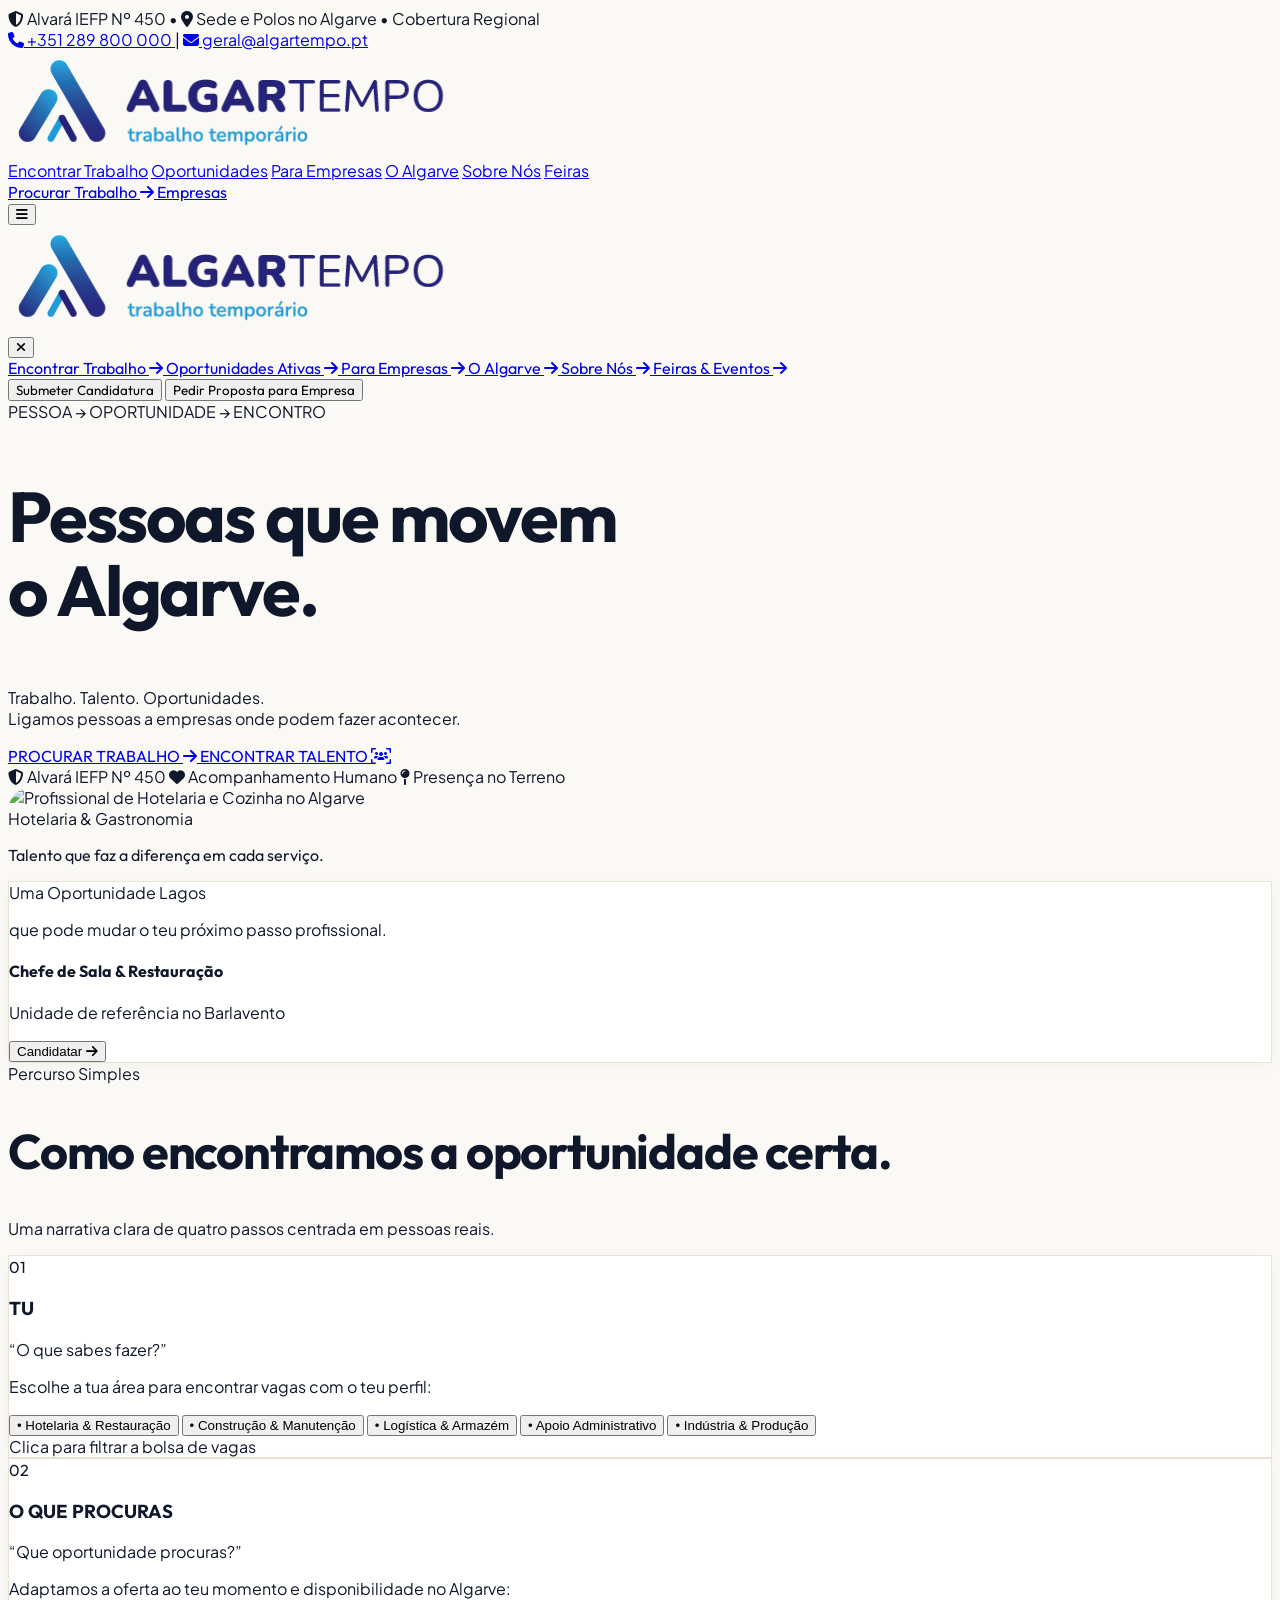
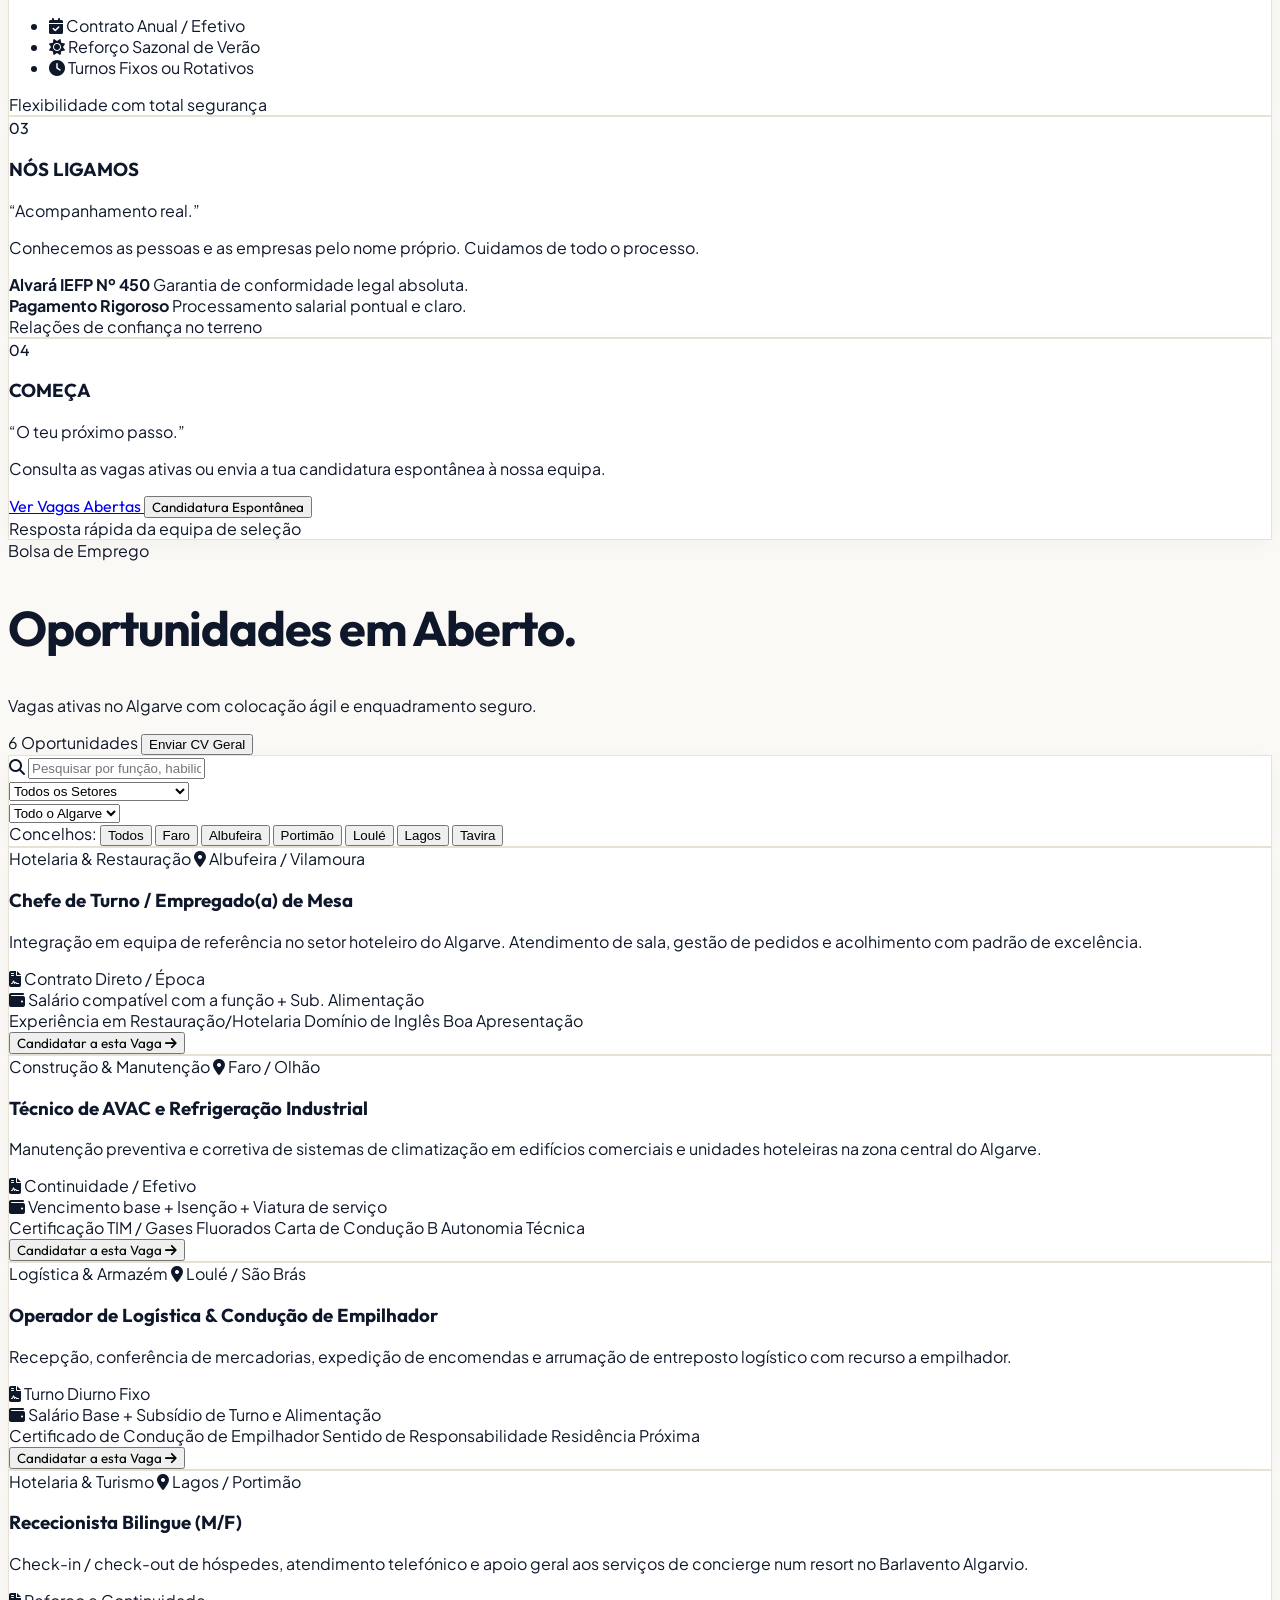
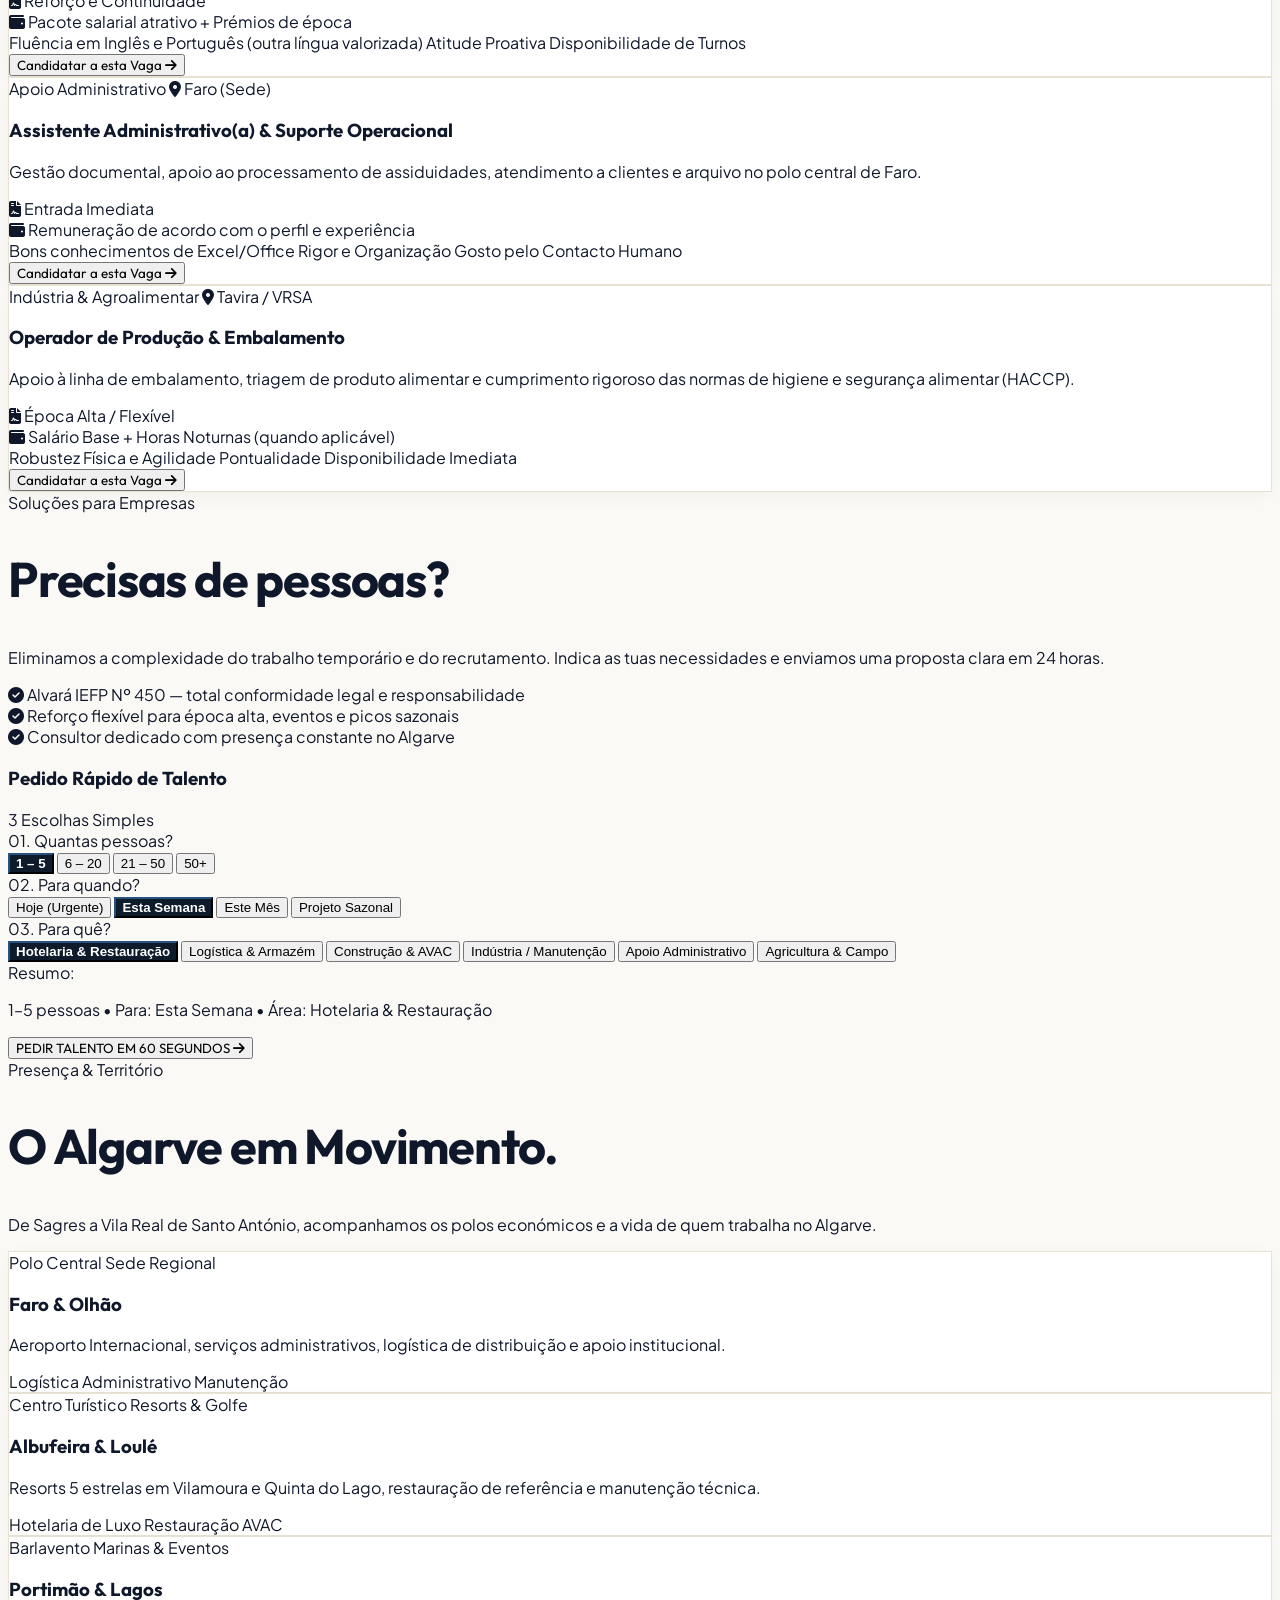
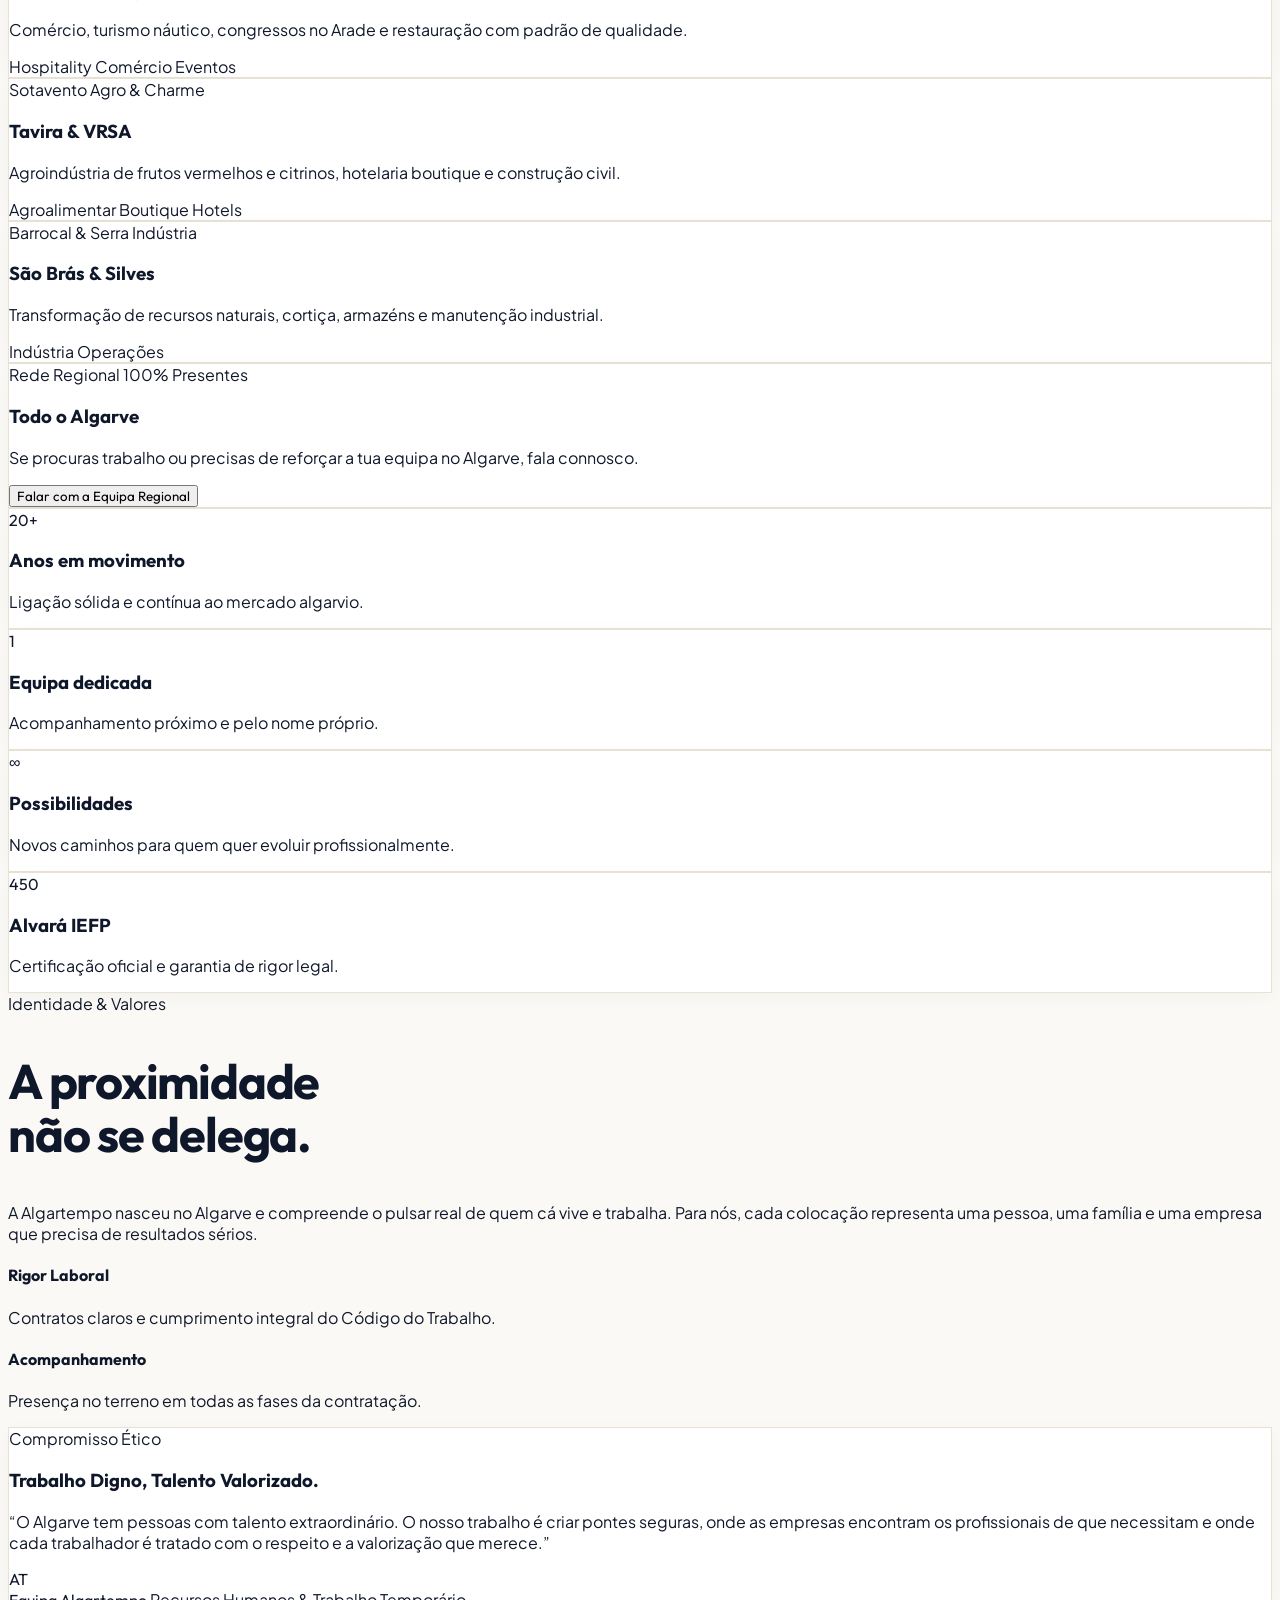
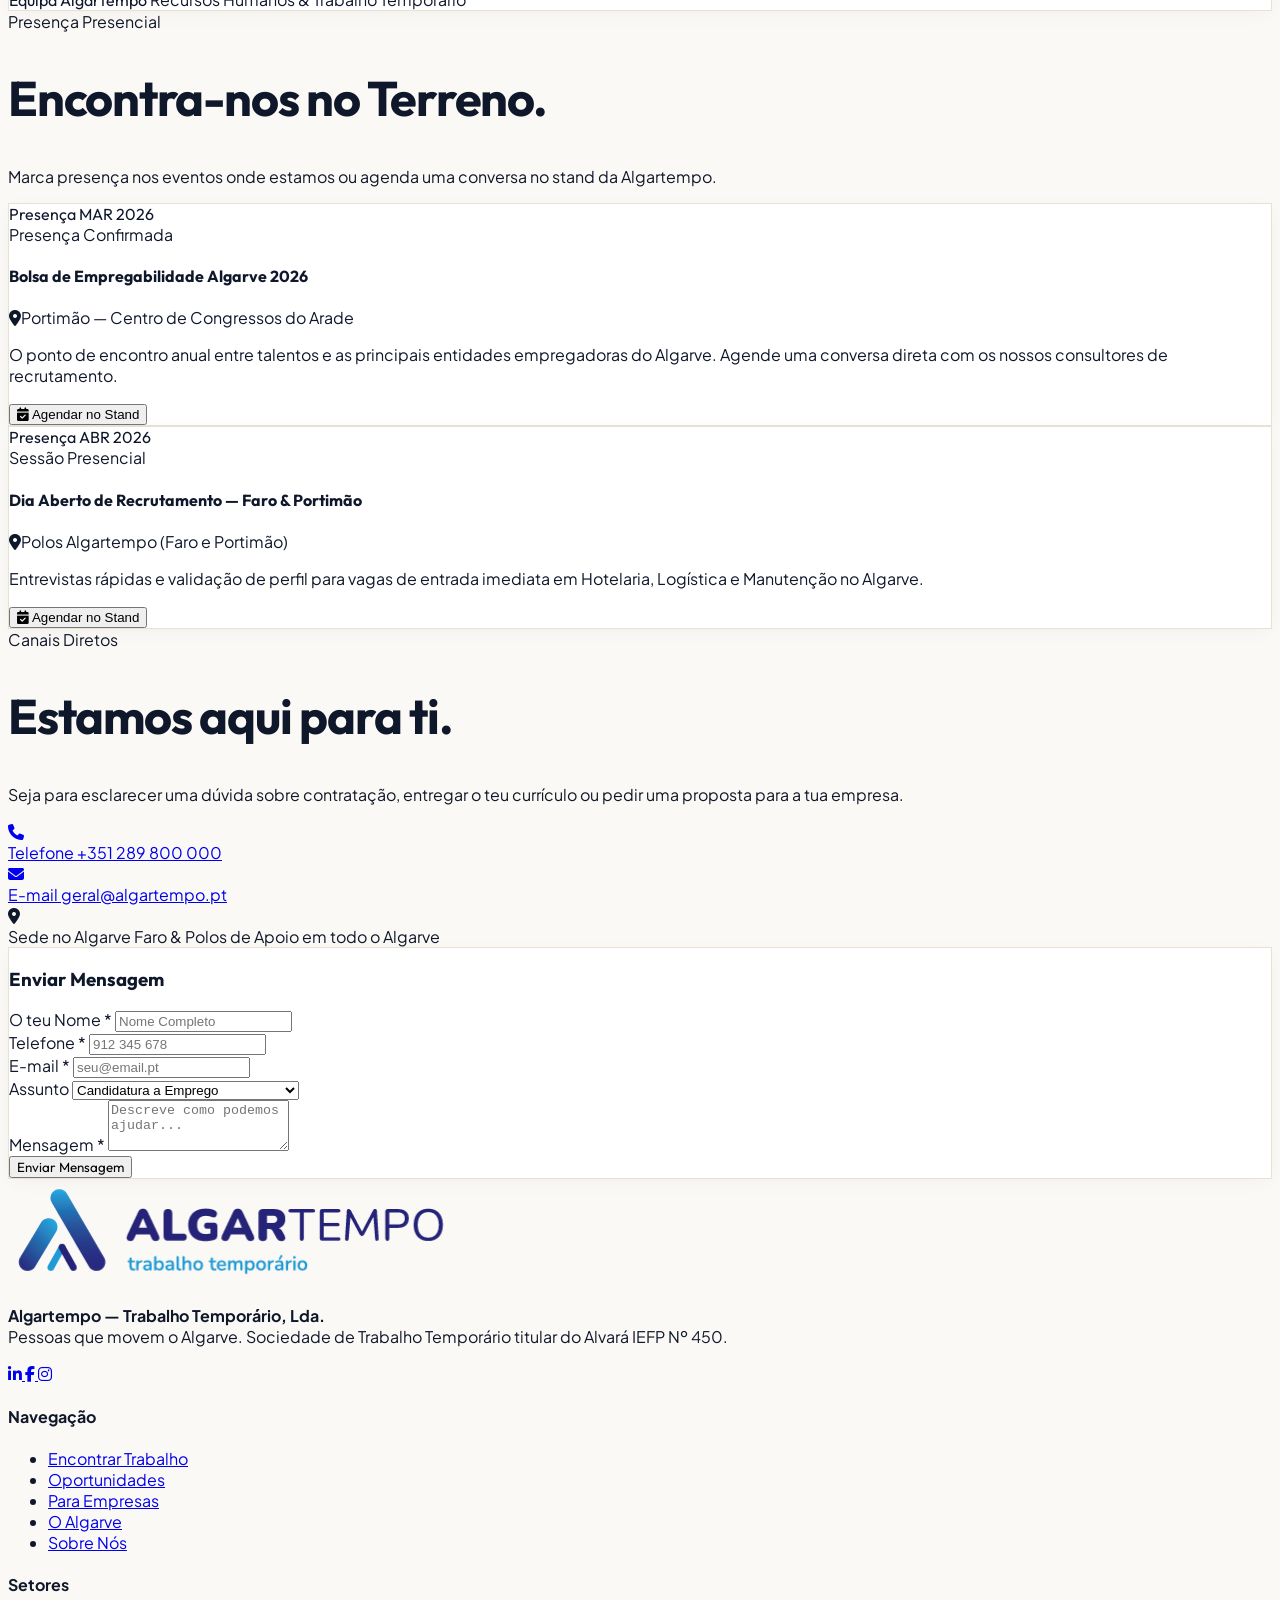
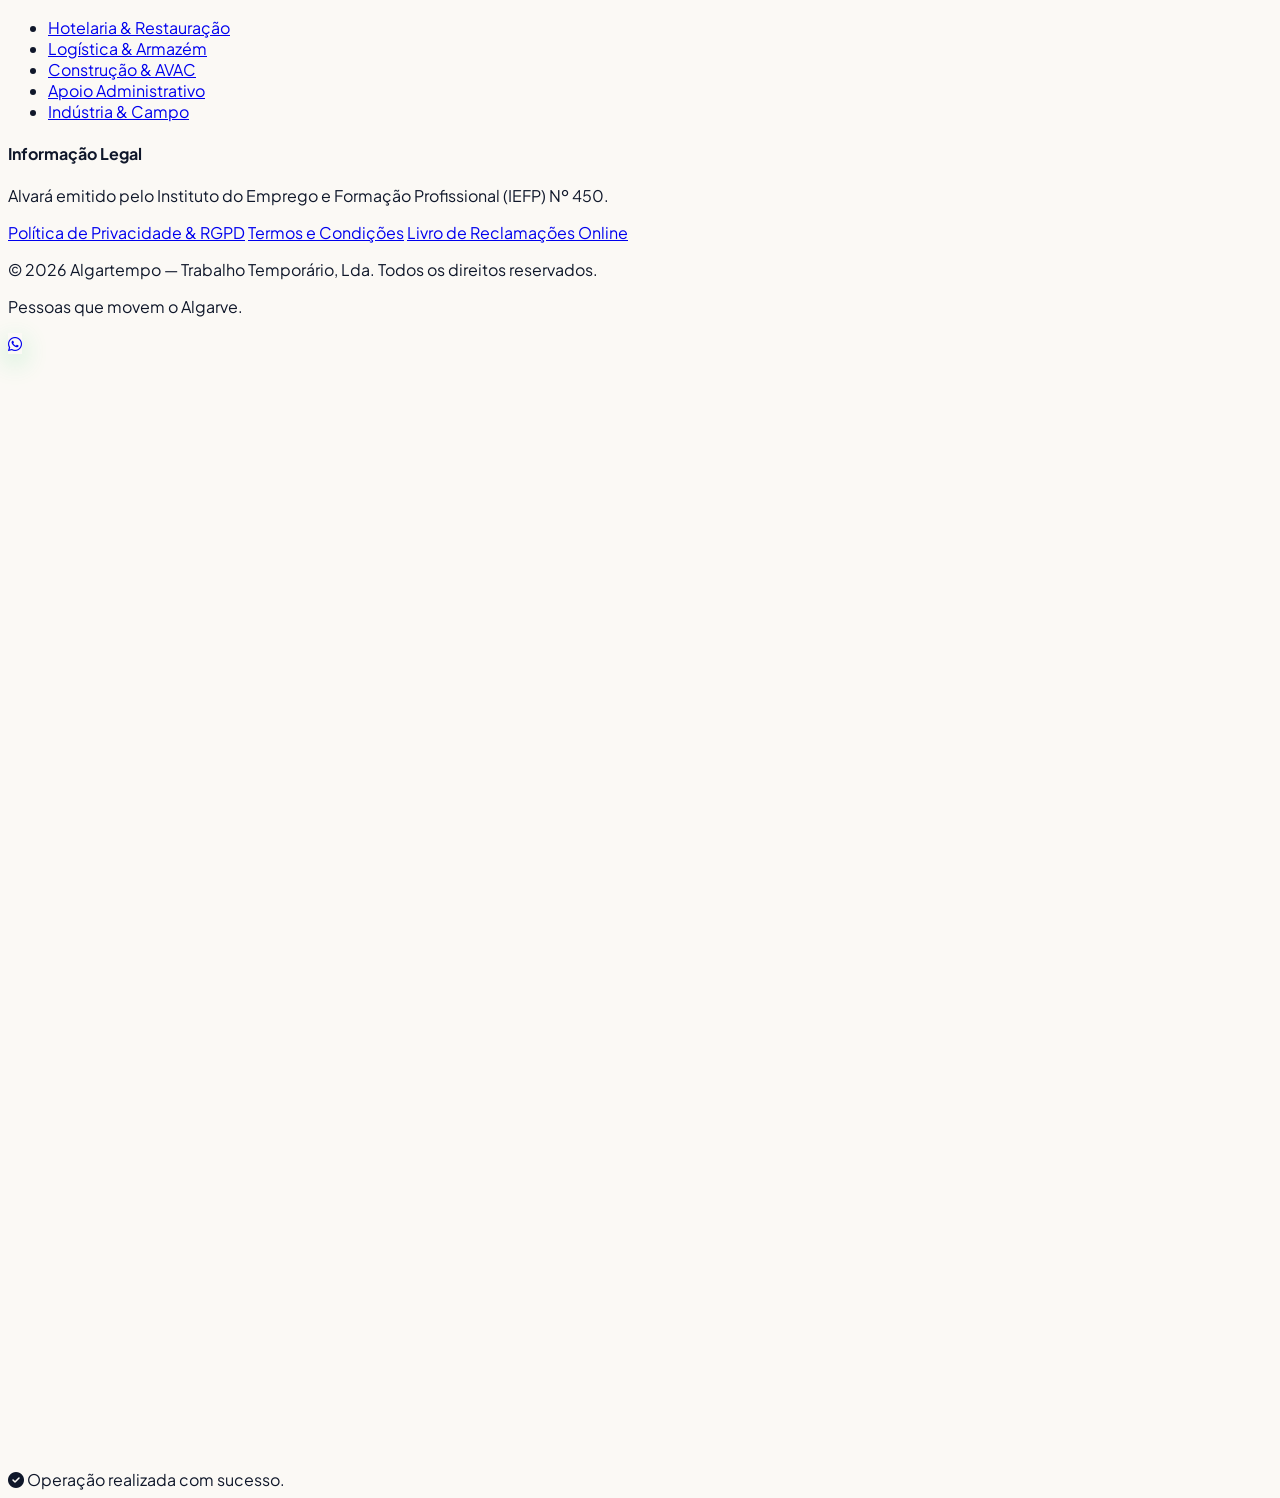
==== index.html @ 754c2f4d "feat: refinar hero e design editorial humano com identidade algarvia (sem dashboard/saas)" ====
<!DOCTYPE html>
<html lang="pt-PT" class="scroll-smooth">
<head>
  <meta charset="UTF-8">
  <meta name="viewport" content="width=device-width, initial-scale=1.0">
  <title>Algartempo — Pessoas que movem o Algarve | Trabalho Temporário & Recrutamento</title>
  <meta name="description" content="Trabalho. Talento. Oportunidades. A Algartempo é a referência humana de Trabalho Temporário e Gestão de Recursos Humanos no Algarve. Alvará IEFP Nº 450.">
  <meta name="keywords" content="Algartempo, trabalho temporario algarve, emprego algarve, recrutamento faro portimao albufeira loule lagos tavira, alvara iefp 450">
  
  <!-- Open Graph / Meta -->
  <meta property="og:title" content="Algartempo — Pessoas que movem o Algarve">
  <meta property="og:description" content="Trabalho. Talento. Oportunidades. Ligamos pessoas a empresas onde podem fazer acontecer.">
  <meta property="og:image" content="logo.png">
  <meta property="og:type" content="website">
  
  <!-- Favicon -->
  <link rel="icon" type="image/png" href="logo.png">

  <!-- Tailwind CSS via CDN -->
  <script src="https://cdn.tailwindcss.com"></script>
  <script>
    tailwind.config = {
      theme: {
        extend: {
          colors: {
            brand: {
              navy: '#0d1b2a',
              marine: '#1b263b',
              blue: '#0284c7',
              sky: '#0ea5e9',
              sand: '#fbf9f5',
              cream: '#f4efe6',
              terracotta: '#c25e17',
              ochre: '#d97706'
            }
          }
        }
      }
    }
  </script>

  <!-- Google Fonts & Font Awesome -->
  <link rel="stylesheet" href="https://cdnjs.cloudflare.com/ajax/libs/font-awesome/6.5.1/css/all.min.css">

  <!-- Custom Editorial Styles -->
  <link rel="stylesheet" href="styles.css">
</head>

<body class="bg-[#fbf9f5] text-slate-800 antialiased selection:bg-sky-600 selection:text-white">

  <!-- Top Announcement Bar -->
  <div class="bg-[#0d1b2a] text-slate-300 text-xs py-2.5 px-4 border-b border-slate-800">
    <div class="max-w-7xl mx-auto flex flex-wrap items-center justify-between gap-3">
      <div class="flex items-center gap-4">
        <span class="flex items-center gap-1.5 text-sky-400 font-semibold">
          <i class="fas fa-shield-alt"></i> Alvará IEFP Nº 450
        </span>
        <span class="hidden sm:inline text-slate-600">•</span>
        <span class="hidden sm:flex items-center gap-1.5 text-slate-300">
          <i class="fas fa-map-marker-alt text-amber-400"></i> Sede e Polos no Algarve • Cobertura Regional
        </span>
      </div>
      <div class="flex items-center gap-4 text-xs">
        <a href="tel:+351289800000" class="hover:text-sky-400 transition-colors flex items-center gap-1.5">
          <i class="fas fa-phone text-sky-400 text-[10px]"></i> +351 289 800 000
        </a>
        <span class="text-slate-700">|</span>
        <a href="mailto:geral@algartempo.pt" class="hover:text-sky-400 transition-colors flex items-center gap-1.5">
          <i class="fas fa-envelope text-sky-400 text-[10px]"></i> geral@algartempo.pt
        </a>
      </div>
    </div>
  </div>

  <!-- Header / Navigation -->
  <header class="sticky top-0 z-40 bg-white/95 backdrop-blur-md border-b border-[#e8e2d5] transition-all duration-300 shadow-sm">
    <div class="max-w-7xl mx-auto px-4 sm:px-6 lg:px-8">
      <div class="flex items-center justify-between min-h-[96px] md:min-h-[105px] py-2">
        
        <!-- LOGO — PRESENÇA FORTE, GRANDE E EQUILIBRADA -->
        <a href="#inicio" class="flex items-center group py-2 flex-shrink-0" aria-label="Algartempo Homepage">
          <img src="logo.png" alt="Algartempo — Trabalho Temporário" class="h-14 sm:h-16 md:h-18 lg:h-20 w-auto max-w-[220px] sm:max-w-[280px] md:max-w-[340px] object-contain transition-transform duration-300 group-hover:scale-105">
        </a>

        <!-- Desktop Navigation -->
        <nav class="hidden lg:flex items-center gap-7 text-sm font-semibold text-slate-700">
          <a href="#trabalho" class="hover:text-sky-600 transition-colors py-2">Encontrar Trabalho</a>
          <a href="#vagas" class="hover:text-sky-600 transition-colors py-2">Oportunidades</a>
          <a href="#empresas" class="hover:text-sky-600 transition-colors py-2">Para Empresas</a>
          <a href="#algarve" class="hover:text-sky-600 transition-colors py-2">O Algarve</a>
          <a href="#sobre" class="hover:text-sky-600 transition-colors py-2">Sobre Nós</a>
          <a href="#eventos" class="hover:text-sky-600 transition-colors py-2">Feiras</a>
        </nav>

        <!-- CTA Header Actions -->
        <div class="hidden md:flex items-center gap-3">
          <a href="#trabalho" class="px-5 py-3 rounded-xl bg-sky-600 hover:bg-sky-700 text-white font-heading font-bold text-xs uppercase tracking-wider shadow-md transition-all flex items-center gap-2">
            <span>Procurar Trabalho</span>
            <i class="fas fa-arrow-right text-[10px]"></i>
          </a>
          <a href="#empresas" class="px-5 py-3 rounded-xl bg-slate-100 hover:bg-slate-200 text-slate-800 border border-slate-300 font-heading font-bold text-xs uppercase tracking-wider transition-all">
            Empresas
          </a>
        </div>

        <!-- Mobile Menu Toggle Button -->
        <button id="mobile-menu-toggle" class="lg:hidden p-3 rounded-xl bg-slate-100 text-slate-700 hover:bg-slate-200 focus:outline-none" aria-label="Abrir Menu">
          <i class="fas fa-bars text-xl"></i>
        </button>
      </div>
    </div>
  </header>

  <!-- Mobile Drawer Menu -->
  <div id="mobile-drawer" class="fixed inset-0 z-50 bg-[#0d1b2a]/95 backdrop-blur-xl transform translate-x-full transition-transform duration-300 lg:hidden flex flex-col justify-between p-6 sm:p-8 text-white">
    <div class="flex items-center justify-between border-b border-slate-800 pb-5">
      <div class="bg-white p-2 rounded-xl">
        <img src="logo.png" alt="Algartempo" class="h-10 w-auto object-contain">
      </div>
      <button id="mobile-menu-close" class="p-3 rounded-xl bg-slate-800 text-slate-300 hover:text-white" aria-label="Fechar Menu">
        <i class="fas fa-times text-xl"></i>
      </button>
    </div>

    <nav class="flex flex-col gap-4 py-6 text-lg font-heading font-bold text-slate-200">
      <a href="#trabalho" class="mobile-drawer-link hover:text-sky-400 transition-colors py-2 border-b border-slate-800 flex items-center justify-between">
        <span>Encontrar Trabalho</span>
        <i class="fas fa-arrow-right text-xs text-sky-400"></i>
      </a>
      <a href="#vagas" class="mobile-drawer-link hover:text-sky-400 transition-colors py-2 border-b border-slate-800 flex items-center justify-between">
        <span>Oportunidades Ativas</span>
        <i class="fas fa-arrow-right text-xs text-sky-400"></i>
      </a>
      <a href="#empresas" class="mobile-drawer-link hover:text-sky-400 transition-colors py-2 border-b border-slate-800 flex items-center justify-between">
        <span>Para Empresas</span>
        <i class="fas fa-arrow-right text-xs text-sky-400"></i>
      </a>
      <a href="#algarve" class="mobile-drawer-link hover:text-sky-400 transition-colors py-2 border-b border-slate-800 flex items-center justify-between">
        <span>O Algarve</span>
        <i class="fas fa-arrow-right text-xs text-sky-400"></i>
      </a>
      <a href="#sobre" class="mobile-drawer-link hover:text-sky-400 transition-colors py-2 border-b border-slate-800 flex items-center justify-between">
        <span>Sobre Nós</span>
        <i class="fas fa-arrow-right text-xs text-sky-400"></i>
      </a>
      <a href="#eventos" class="mobile-drawer-link hover:text-sky-400 transition-colors py-2 border-b border-slate-800 flex items-center justify-between">
        <span>Feiras & Eventos</span>
        <i class="fas fa-arrow-right text-xs text-sky-400"></i>
      </a>
    </nav>

    <div class="space-y-3 pt-4 border-t border-slate-800">
      <button onclick="openApplyModal('Candidatura Espontânea')" class="w-full py-3.5 rounded-xl bg-sky-500 hover:bg-sky-400 text-slate-950 font-heading font-bold text-xs uppercase tracking-wider">
        Submeter Candidatura
      </button>
      <button onclick="openB2BModal()" class="w-full py-3.5 rounded-xl bg-slate-800 border border-slate-700 text-white font-heading font-bold text-xs uppercase tracking-wider">
        Pedir Proposta para Empresa
      </button>
    </div>
  </div>

  <!-- HERO EDITORIAL, HUMANO E ELEGANTE -->
  <section id="inicio" class="relative pt-12 md:pt-18 pb-20 md:pb-28 overflow-hidden bg-gradient-to-b from-[#fbf9f5] via-[#f4efe6] to-[#fbf9f5]">
    <div class="max-w-7xl mx-auto px-4 sm:px-6 lg:px-8">
      
      <div class="grid grid-cols-1 lg:grid-cols-12 gap-12 lg:gap-10 items-center">
        
        <!-- Left Side: Editorial Headline (Clean, no giant repetition) -->
        <div class="lg:col-span-7 space-y-6 md:space-y-8">
          
          <div class="inline-flex items-center gap-2 px-3.5 py-1.5 rounded-full bg-sky-100 text-sky-800 text-xs font-semibold tracking-wide border border-sky-200">
            <span class="w-2 h-2 rounded-full bg-sky-600"></span>
            PESSOA &rarr; OPORTUNIDADE &rarr; ENCONTRO
          </div>

          <h1 class="font-heading font-extrabold text-hero-title text-slate-900 tracking-tight">
            Pessoas que movem<br>
            <span class="text-sky-600">o Algarve.</span>
          </h1>

          <p class="text-slate-600 text-base sm:text-xl font-normal leading-relaxed max-w-xl">
            Trabalho. Talento. Oportunidades.<br class="hidden sm:inline">
            Ligamos pessoas a empresas onde podem fazer acontecer.
          </p>

          <!-- 2 Main CTAs -->
          <div class="flex flex-col sm:flex-row items-stretch sm:items-center gap-4 pt-2">
            <a href="#trabalho" class="px-8 py-4 rounded-xl bg-sky-600 hover:bg-sky-700 text-white font-heading font-bold text-xs uppercase tracking-wider shadow-lg shadow-sky-600/20 hover:shadow-sky-600/30 transition-all flex items-center justify-center gap-3 group">
              <span>PROCURAR TRABALHO</span>
              <i class="fas fa-arrow-right transition-transform group-hover:translate-x-1.5"></i>
            </a>
            
            <a href="#empresas" class="px-8 py-4 rounded-xl bg-white hover:bg-slate-50 text-slate-800 border border-slate-300 font-heading font-bold text-xs uppercase tracking-wider transition-all flex items-center justify-center gap-3 group shadow-sm">
              <span>ENCONTRAR TALENTO</span>
              <i class="fas fa-users-viewfinder text-sky-600 transition-transform group-hover:translate-x-1.5"></i>
            </a>
          </div>

          <!-- Human Values Line -->
          <div class="pt-4 flex flex-wrap items-center gap-6 text-xs text-slate-500 font-medium border-t border-[#e8e2d5]">
            <span class="flex items-center gap-2">
              <i class="fas fa-shield-alt text-sky-600"></i> Alvará IEFP Nº 450
            </span>
            <span class="flex items-center gap-2">
              <i class="fas fa-heart text-amber-600"></i> Acompanhamento Humano
            </span>
            <span class="flex items-center gap-2">
              <i class="fas fa-map-pin text-emerald-600"></i> Presença no Terreno
            </span>
          </div>

        </div>

        <!-- Right Side: Editorial Human Photography & Storytelling Card -->
        <div class="lg:col-span-5 space-y-4">
          
          <div class="editorial-image-frame shadow-xl border-4 border-white bg-slate-900 aspect-[4/3] sm:aspect-[16/11]">
            <img src="https://images.unsplash.com/photo-1556910103-1c02745aae4d?auto=format&fit=crop&w=1200&q=80" alt="Profissional de Hotelaria e Cozinha no Algarve" class="w-full h-full object-cover">
            <div class="absolute inset-0 bg-gradient-to-t from-slate-950/70 via-transparent to-transparent"></div>
            <div class="absolute bottom-4 left-4 right-4 text-white">
              <span class="text-[11px] font-semibold tracking-wider uppercase text-amber-300 block mb-0.5">Hotelaria & Gastronomia</span>
              <p class="text-sm font-heading font-bold">Talento que faz a diferença em cada serviço.</p>
            </div>
          </div>

          <!-- Floating Story Card -->
          <div class="editorial-paper rounded-2xl p-5 shadow-md">
            <div class="flex items-center justify-between mb-2">
              <span class="text-[11px] font-bold uppercase tracking-wider text-sky-700">Uma Oportunidade</span>
              <span class="text-xs text-slate-400">Lagos</span>
            </div>
            <p class="text-xs text-slate-600 mb-3">que pode mudar o teu próximo passo profissional.</p>
            <div class="flex items-center justify-between pt-3 border-t border-slate-100">
              <div>
                <h4 class="text-sm font-heading font-bold text-slate-900">Chefe de Sala & Restauração</h4>
                <p class="text-xs text-slate-500">Unidade de referência no Barlavento</p>
              </div>
              <button onclick="openApplyModal('Chefe de Sala — Lagos')" class="px-3.5 py-2 rounded-lg bg-sky-50 text-sky-700 hover:bg-sky-100 text-xs font-bold transition-colors flex items-center gap-1.5">
                <span>Candidatar</span>
                <i class="fas fa-arrow-right text-[10px]"></i>
              </button>
            </div>
          </div>

        </div>

      </div>

    </div>
  </section>

  <!-- NARRATIVA "ENCONTRAR TRABALHO" (01 -> 04) -->
  <section id="trabalho" class="py-20 bg-white border-t border-[#e8e2d5]">
    <div class="max-w-7xl mx-auto px-4 sm:px-6 lg:px-8">
      
      <div class="max-w-2xl mb-14">
        <span class="text-xs font-bold uppercase tracking-wider text-sky-700 block mb-2">Percurso Simples</span>
        <h2 class="text-section-title font-heading font-extrabold text-slate-900 leading-tight">
          Como encontramos a oportunidade certa.
        </h2>
        <p class="text-slate-600 text-base mt-2">
          Uma narrativa clara de quatro passos centrada em pessoas reais.
        </p>
      </div>

      <div class="grid grid-cols-1 md:grid-cols-2 lg:grid-cols-4 gap-6">
        
        <!-- STEP 01: TU -->
        <div class="editorial-paper rounded-2xl p-6 sm:p-7 flex flex-col justify-between">
          <div>
            <span class="text-3xl font-heading font-extrabold text-sky-600 block mb-2">01</span>
            <h3 class="text-lg font-heading font-bold text-slate-900 mb-1">TU</h3>
            <p class="text-xs font-semibold text-sky-700 mb-3">&ldquo;O que sabes fazer?&rdquo;</p>
            <p class="text-slate-600 text-xs leading-relaxed mb-5">
              Escolhe a tua área para encontrar vagas com o teu perfil:
            </p>

            <div class="space-y-1.5">
              <button class="skill-chip w-full text-left px-3 py-2 rounded-lg bg-[#fbf9f5] border border-slate-200 text-slate-700 hover:border-sky-500 text-xs font-medium transition-all" data-sector="hotelaria">
                &bull; Hotelaria & Restauração
              </button>
              <button class="skill-chip w-full text-left px-3 py-2 rounded-lg bg-[#fbf9f5] border border-slate-200 text-slate-700 hover:border-sky-500 text-xs font-medium transition-all" data-sector="construcao">
                &bull; Construção & Manutenção
              </button>
              <button class="skill-chip w-full text-left px-3 py-2 rounded-lg bg-[#fbf9f5] border border-slate-200 text-slate-700 hover:border-sky-500 text-xs font-medium transition-all" data-sector="logistica">
                &bull; Logística & Armazém
              </button>
              <button class="skill-chip w-full text-left px-3 py-2 rounded-lg bg-[#fbf9f5] border border-slate-200 text-slate-700 hover:border-sky-500 text-xs font-medium transition-all" data-sector="administrativo">
                &bull; Apoio Administrativo
              </button>
              <button class="skill-chip w-full text-left px-3 py-2 rounded-lg bg-[#fbf9f5] border border-slate-200 text-slate-700 hover:border-sky-500 text-xs font-medium transition-all" data-sector="industria">
                &bull; Indústria & Produção
              </button>
            </div>
          </div>
          <div class="pt-5 border-t border-slate-100 text-[11px] text-slate-400 mt-4">
            Clica para filtrar a bolsa de vagas
          </div>
        </div>

        <!-- STEP 02: O QUE PROCURAS -->
        <div class="editorial-paper rounded-2xl p-6 sm:p-7 flex flex-col justify-between">
          <div>
            <span class="text-3xl font-heading font-extrabold text-amber-600 block mb-2">02</span>
            <h3 class="text-lg font-heading font-bold text-slate-900 mb-1">O QUE PROCURAS</h3>
            <p class="text-xs font-semibold text-amber-700 mb-3">&ldquo;Que oportunidade procuras?&rdquo;</p>
            <p class="text-slate-600 text-xs leading-relaxed mb-5">
              Adaptamos a oferta ao teu momento e disponibilidade no Algarve:
            </p>

            <ul class="space-y-2.5 text-xs text-slate-700">
              <li class="flex items-center gap-2 bg-[#fbf9f5] p-2.5 rounded-lg border border-slate-200">
                <i class="fas fa-calendar-check text-amber-600"></i>
                <span>Contrato Anual / Efetivo</span>
              </li>
              <li class="flex items-center gap-2 bg-[#fbf9f5] p-2.5 rounded-lg border border-slate-200">
                <i class="fas fa-sun text-amber-600"></i>
                <span>Reforço Sazonal de Verão</span>
              </li>
              <li class="flex items-center gap-2 bg-[#fbf9f5] p-2.5 rounded-lg border border-slate-200">
                <i class="fas fa-clock text-amber-600"></i>
                <span>Turnos Fixos ou Rotativos</span>
              </li>
            </ul>
          </div>
          <div class="pt-5 border-t border-slate-100 text-[11px] text-slate-400 mt-4">
            Flexibilidade com total segurança
          </div>
        </div>

        <!-- STEP 03: NÓS LIGAMOS -->
        <div class="editorial-paper rounded-2xl p-6 sm:p-7 flex flex-col justify-between">
          <div>
            <span class="text-3xl font-heading font-extrabold text-emerald-600 block mb-2">03</span>
            <h3 class="text-lg font-heading font-bold text-slate-900 mb-1">NÓS LIGAMOS</h3>
            <p class="text-xs font-semibold text-emerald-700 mb-3">&ldquo;Acompanhamento real.&rdquo;</p>
            <p class="text-slate-600 text-xs leading-relaxed mb-5">
              Conhecemos as pessoas e as empresas pelo nome próprio. Cuidamos de todo o processo.
            </p>

            <div class="space-y-2.5 text-xs text-slate-700">
              <div class="p-2.5 rounded-lg bg-[#fbf9f5] border border-slate-200">
                <strong class="text-slate-900 block mb-0.5">Alvará IEFP Nº 450</strong>
                <span class="text-slate-500 text-[11px]">Garantia de conformidade legal absoluta.</span>
              </div>
              <div class="p-2.5 rounded-lg bg-[#fbf9f5] border border-slate-200">
                <strong class="text-slate-900 block mb-0.5">Pagamento Rigoroso</strong>
                <span class="text-slate-500 text-[11px]">Processamento salarial pontual e claro.</span>
              </div>
            </div>
          </div>
          <div class="pt-5 border-t border-slate-100 text-[11px] text-slate-400 mt-4">
            Relações de confiança no terreno
          </div>
        </div>

        <!-- STEP 04: COMEÇA -->
        <div class="editorial-paper rounded-2xl p-6 sm:p-7 flex flex-col justify-between bg-gradient-to-b from-sky-50 to-white border-sky-200">
          <div>
            <span class="text-3xl font-heading font-extrabold text-sky-700 block mb-2">04</span>
            <h3 class="text-lg font-heading font-bold text-slate-900 mb-1">COMEÇA</h3>
            <p class="text-xs font-semibold text-sky-800 mb-3">&ldquo;O teu próximo passo.&rdquo;</p>
            <p class="text-slate-600 text-xs leading-relaxed mb-5">
              Consulta as vagas ativas ou envia a tua candidatura espontânea à nossa equipa.
            </p>

            <div class="space-y-2.5">
              <a href="#vagas" class="block text-center w-full py-2.5 px-4 rounded-xl bg-sky-600 hover:bg-sky-700 text-white font-heading font-bold text-xs uppercase tracking-wider transition-all shadow-sm">
                Ver Vagas Abertas
              </a>
              <button onclick="openApplyModal('Candidatura Espontânea Direta')" class="w-full py-2.5 px-4 rounded-xl bg-white hover:bg-slate-50 text-slate-800 font-heading font-bold text-xs uppercase tracking-wider transition-all border border-slate-300">
                Candidatura Espontânea
              </button>
            </div>
          </div>
          <div class="pt-5 border-t border-sky-100 text-[11px] text-sky-700 mt-4">
            Resposta rápida da equipa de seleção
          </div>
        </div>

      </div>

    </div>
  </section>

  <!-- BOLSA DE OPORTUNIDADES & VAGAS -->
  <section id="vagas" class="py-20 bg-[#fbf9f5] border-t border-[#e8e2d5]">
    <div class="max-w-7xl mx-auto px-4 sm:px-6 lg:px-8">
      
      <!-- Section Title & Filter Controls -->
      <div class="flex flex-col lg:flex-row lg:items-end justify-between gap-6 mb-10">
        <div>
          <span class="text-xs font-bold uppercase tracking-wider text-sky-700 block mb-2">Bolsa de Emprego</span>
          <h2 class="text-section-title font-heading font-extrabold text-slate-900 leading-tight">
            Oportunidades em Aberto.
          </h2>
          <p class="text-slate-600 text-sm sm:text-base mt-1">
            Vagas ativas no Algarve com colocação ágil e enquadramento seguro.
          </p>
        </div>

        <div class="flex items-center gap-3">
          <span id="jobs-count-badge" class="px-3.5 py-1.5 rounded-lg bg-white border border-slate-300 text-xs font-bold text-sky-700">
            6 Oportunidades
          </span>
          <button onclick="openApplyModal('Candidatura Geral')" class="px-4 py-2 rounded-xl bg-slate-800 hover:bg-slate-900 text-white text-xs font-semibold transition-colors">
            Enviar CV Geral
          </button>
        </div>
      </div>

      <!-- Filters Bar -->
      <div class="editorial-paper rounded-2xl p-4 sm:p-5 mb-8 space-y-3.5">
        
        <div class="grid grid-cols-1 sm:grid-cols-12 gap-3">
          
          <!-- Search input -->
          <div class="sm:col-span-6 relative">
            <i class="fas fa-search absolute left-3.5 top-1/2 -translate-y-1/2 text-slate-400 text-xs"></i>
            <input type="text" id="filter-search" placeholder="Pesquisar por função, habilidade ou concelho..." class="w-full pl-10 pr-3.5 py-2.5 bg-slate-50 border border-slate-200 rounded-xl text-xs sm:text-sm text-slate-800 placeholder-slate-400 focus:outline-none focus:border-sky-600 transition-colors">
          </div>

          <!-- Sector dropdown -->
          <div class="sm:col-span-3">
            <select id="filter-sector" class="w-full px-3.5 py-2.5 bg-slate-50 border border-slate-200 rounded-xl text-xs sm:text-sm text-slate-700 focus:outline-none focus:border-sky-600 transition-colors">
              <option value="todos">Todos os Setores</option>
              <option value="hotelaria">Hotelaria & Restauração</option>
              <option value="construcao">Construção & Manutenção</option>
              <option value="logistica">Logística & Armazém</option>
              <option value="administrativo">Apoio Administrativo</option>
              <option value="industria">Indústria & Produção</option>
            </select>
          </div>

          <!-- Location dropdown -->
          <div class="sm:col-span-3">
            <select id="filter-location" class="w-full px-3.5 py-2.5 bg-slate-50 border border-slate-200 rounded-xl text-xs sm:text-sm text-slate-700 focus:outline-none focus:border-sky-600 transition-colors">
              <option value="todos">Todo o Algarve</option>
              <option value="Faro">Faro</option>
              <option value="Albufeira">Albufeira</option>
              <option value="Portimão">Portimão</option>
              <option value="Loulé">Loulé</option>
              <option value="Lagos">Lagos</option>
              <option value="Tavira">Tavira</option>
            </select>
          </div>

        </div>

        <!-- Fast Location Chips -->
        <div class="flex flex-wrap items-center gap-1.5 pt-2 border-t border-slate-100 text-xs text-slate-600">
          <span class="mr-1 text-slate-400 font-medium">Concelhos:</span>
          <button class="location-chip active px-2.5 py-1 rounded-md bg-sky-100 text-sky-800 text-xs font-semibold transition-colors" data-location="todos">Todos</button>
          <button class="location-chip px-2.5 py-1 rounded-md bg-slate-100 hover:bg-slate-200 text-slate-700 text-xs transition-colors" data-location="Faro">Faro</button>
          <button class="location-chip px-2.5 py-1 rounded-md bg-slate-100 hover:bg-slate-200 text-slate-700 text-xs transition-colors" data-location="Albufeira">Albufeira</button>
          <button class="location-chip px-2.5 py-1 rounded-md bg-slate-100 hover:bg-slate-200 text-slate-700 text-xs transition-colors" data-location="Portimão">Portimão</button>
          <button class="location-chip px-2.5 py-1 rounded-md bg-slate-100 hover:bg-slate-200 text-slate-700 text-xs transition-colors" data-location="Loulé">Loulé</button>
          <button class="location-chip px-2.5 py-1 rounded-md bg-slate-100 hover:bg-slate-200 text-slate-700 text-xs transition-colors" data-location="Lagos">Lagos</button>
          <button class="location-chip px-2.5 py-1 rounded-md bg-slate-100 hover:bg-slate-200 text-slate-700 text-xs transition-colors" data-location="Tavira">Tavira</button>
        </div>

      </div>

      <!-- Jobs Grid (Injected via JS) -->
      <div id="jobs-list-container" class="grid grid-cols-1 md:grid-cols-2 lg:grid-cols-3 gap-6">
        <!-- Javascript renders cards here -->
      </div>

    </div>
  </section>

  <!-- EXPERIÊNCIA PARA EMPRESAS: "PRECISAS DE PESSOAS?" -->
  <section id="empresas" class="py-20 bg-[#0d1b2a] text-white border-t border-slate-800 relative">
    <div class="max-w-7xl mx-auto px-4 sm:px-6 lg:px-8">
      
      <div class="grid grid-cols-1 lg:grid-cols-12 gap-10 items-center">
        
        <!-- Left: Value Proposition -->
        <div class="lg:col-span-5 space-y-5">
          <span class="text-xs font-bold uppercase tracking-wider text-sky-400 block">Soluções para Empresas</span>
          
          <h2 class="text-section-title font-heading font-extrabold text-white leading-tight">
            Precisas de pessoas?
          </h2>

          <p class="text-slate-300 text-sm sm:text-base leading-relaxed">
            Eliminamos a complexidade do trabalho temporário e do recrutamento. Indica as tuas necessidades e enviamos uma proposta clara em 24 horas.
          </p>

          <div class="space-y-3 pt-2 text-xs text-slate-300">
            <div class="flex items-center gap-3 p-3 rounded-xl bg-slate-900/60 border border-slate-800">
              <i class="fas fa-check-circle text-emerald-400"></i>
              <span>Alvará IEFP Nº 450 — total conformidade legal e responsabilidade</span>
            </div>
            <div class="flex items-center gap-3 p-3 rounded-xl bg-slate-900/60 border border-slate-800">
              <i class="fas fa-check-circle text-emerald-400"></i>
              <span>Reforço flexível para época alta, eventos e picos sazonais</span>
            </div>
            <div class="flex items-center gap-3 p-3 rounded-xl bg-slate-900/60 border border-slate-800">
              <i class="fas fa-check-circle text-emerald-400"></i>
              <span>Consultor dedicado com presença constante no Algarve</span>
            </div>
          </div>
        </div>

        <!-- Right: Simple 3-Step Pill Selector -->
        <div class="lg:col-span-7">
          <div class="bg-slate-900 border border-slate-800 rounded-3xl p-6 sm:p-8 space-y-6 shadow-xl">
            
            <div class="border-b border-slate-800 pb-3 flex items-center justify-between">
              <h3 class="text-base font-heading font-bold text-white">Pedido Rápido de Talento</h3>
              <span class="text-xs text-sky-400 font-semibold">3 Escolhas Simples</span>
            </div>

            <!-- Step 1: Quantas pessoas? -->
            <div class="space-y-2">
              <label class="block text-xs font-bold uppercase text-slate-400">01. Quantas pessoas?</label>
              <div class="grid grid-cols-2 sm:grid-cols-4 gap-2">
                <button type="button" class="b2b-pill b2b-headcount-btn active py-2.5 px-3 rounded-xl bg-slate-800 border border-slate-700 text-slate-200 text-xs font-bold text-center" data-value="1–5">
                  1 – 5
                </button>
                <button type="button" class="b2b-pill b2b-headcount-btn py-2.5 px-3 rounded-xl bg-slate-800 border border-slate-700 text-slate-200 text-xs font-bold text-center" data-value="6–20">
                  6 – 20
                </button>
                <button type="button" class="b2b-pill b2b-headcount-btn py-2.5 px-3 rounded-xl bg-slate-800 border border-slate-700 text-slate-200 text-xs font-bold text-center" data-value="21–50">
                  21 – 50
                </button>
                <button type="button" class="b2b-pill b2b-headcount-btn py-2.5 px-3 rounded-xl bg-slate-800 border border-slate-700 text-slate-200 text-xs font-bold text-center" data-value="50+">
                  50+
                </button>
              </div>
            </div>

            <!-- Step 2: Para quando? -->
            <div class="space-y-2">
              <label class="block text-xs font-bold uppercase text-slate-400">02. Para quando?</label>
              <div class="grid grid-cols-2 sm:grid-cols-4 gap-2">
                <button type="button" class="b2b-pill b2b-timeframe-btn py-2.5 px-3 rounded-xl bg-slate-800 border border-slate-700 text-slate-200 text-xs font-bold text-center" data-value="Hoje / Urgente">
                  Hoje (Urgente)
                </button>
                <button type="button" class="b2b-pill b2b-timeframe-btn active py-2.5 px-3 rounded-xl bg-slate-800 border border-slate-700 text-slate-200 text-xs font-bold text-center" data-value="Esta Semana">
                  Esta Semana
                </button>
                <button type="button" class="b2b-pill b2b-timeframe-btn py-2.5 px-3 rounded-xl bg-slate-800 border border-slate-700 text-slate-200 text-xs font-bold text-center" data-value="Este Mês">
                  Este Mês
                </button>
                <button type="button" class="b2b-pill b2b-timeframe-btn py-2.5 px-3 rounded-xl bg-slate-800 border border-slate-700 text-slate-200 text-xs font-bold text-center" data-value="Projeto Sazonal">
                  Projeto Sazonal
                </button>
              </div>
            </div>

            <!-- Step 3: Para quê? -->
            <div class="space-y-2">
              <label class="block text-xs font-bold uppercase text-slate-400">03. Para quê?</label>
              <div class="grid grid-cols-1 sm:grid-cols-3 gap-2">
                <button type="button" class="b2b-pill b2b-sector-btn active py-2 px-3 rounded-xl bg-slate-800 border border-slate-700 text-slate-200 text-xs font-bold text-center" data-value="Hotelaria & Restauração">
                  Hotelaria & Restauração
                </button>
                <button type="button" class="b2b-pill b2b-sector-btn py-2 px-3 rounded-xl bg-slate-800 border border-slate-700 text-slate-200 text-xs font-bold text-center" data-value="Logística & Armazém">
                  Logística & Armazém
                </button>
                <button type="button" class="b2b-pill b2b-sector-btn py-2 px-3 rounded-xl bg-slate-800 border border-slate-700 text-slate-200 text-xs font-bold text-center" data-value="Construção & AVAC">
                  Construção & AVAC
                </button>
                <button type="button" class="b2b-pill b2b-sector-btn py-2 px-3 rounded-xl bg-slate-800 border border-slate-700 text-slate-200 text-xs font-bold text-center" data-value="Indústria">
                  Indústria / Manutenção
                </button>
                <button type="button" class="b2b-pill b2b-sector-btn py-2 px-3 rounded-xl bg-slate-800 border border-slate-700 text-slate-200 text-xs font-bold text-center" data-value="Administrativo">
                  Apoio Administrativo
                </button>
                <button type="button" class="b2b-pill b2b-sector-btn py-2 px-3 rounded-xl bg-slate-800 border border-slate-700 text-slate-200 text-xs font-bold text-center" data-value="Agricultura">
                  Agricultura & Campo
                </button>
              </div>
            </div>

            <!-- Summary Bar -->
            <div class="p-3.5 rounded-xl bg-slate-950 border border-slate-800 flex items-center justify-between">
              <div>
                <span class="text-[10px] uppercase text-slate-500 block font-semibold">Resumo:</span>
                <p id="b2b-summary-text" class="text-xs sm:text-sm font-bold text-sky-400">
                  1–5 pessoas • Para: Esta Semana • Área: Hotelaria & Restauração
                </p>
              </div>
            </div>

            <!-- CTA -->
            <button onclick="triggerB2BModalWithState()" class="w-full py-3.5 rounded-xl bg-sky-500 hover:bg-sky-400 text-slate-950 font-heading font-extrabold text-xs uppercase tracking-wider flex items-center justify-center gap-2 transition-all shadow-md">
              <span>PEDIR TALENTO EM 60 SEGUNDOS</span>
              <i class="fas fa-arrow-right"></i>
            </button>

          </div>
        </div>

      </div>

    </div>
  </section>

  <!-- O ALGARVE EM MOVIMENTO (POLOS REGIONAIS & IDENTIDADE) -->
  <section id="algarve" class="py-20 bg-white border-t border-[#e8e2d5]">
    <div class="max-w-7xl mx-auto px-4 sm:px-6 lg:px-8">
      
      <div class="max-w-2xl mb-14">
        <span class="text-xs font-bold uppercase tracking-wider text-amber-700 block mb-2">Presença & Território</span>
        <h2 class="text-section-title font-heading font-extrabold text-slate-900 leading-tight">
          O Algarve em Movimento.
        </h2>
        <p class="text-slate-600 text-base mt-2">
          De Sagres a Vila Real de Santo António, acompanhamos os polos económicos e a vida de quem trabalha no Algarve.
        </p>
      </div>

      <!-- Regional Highlights Grid -->
      <div class="grid grid-cols-1 md:grid-cols-2 lg:grid-cols-3 gap-6">
        
        <!-- HUB 1: FARO -->
        <div class="editorial-paper rounded-2xl p-6 space-y-3">
          <div class="flex items-center justify-between border-b border-slate-100 pb-2.5">
            <span class="text-xs font-bold text-sky-700 uppercase">Polo Central</span>
            <span class="text-[11px] text-slate-400 font-medium">Sede Regional</span>
          </div>
          <h3 class="text-xl font-heading font-bold text-slate-900">Faro & Olhão</h3>
          <p class="text-slate-600 text-xs leading-relaxed">
            Aeroporto Internacional, serviços administrativos, logística de distribuição e apoio institucional.
          </p>
          <div class="pt-2 flex flex-wrap gap-1.5">
            <span class="text-[11px] px-2.5 py-0.5 rounded-md bg-slate-100 text-slate-700 font-medium">Logística</span>
            <span class="text-[11px] px-2.5 py-0.5 rounded-md bg-slate-100 text-slate-700 font-medium">Administrativo</span>
            <span class="text-[11px] px-2.5 py-0.5 rounded-md bg-slate-100 text-slate-700 font-medium">Manutenção</span>
          </div>
        </div>

        <!-- HUB 2: ALBUFEIRA & LOULÉ -->
        <div class="editorial-paper rounded-2xl p-6 space-y-3">
          <div class="flex items-center justify-between border-b border-slate-100 pb-2.5">
            <span class="text-xs font-bold text-amber-700 uppercase">Centro Turístico</span>
            <span class="text-[11px] text-slate-400 font-medium">Resorts & Golfe</span>
          </div>
          <h3 class="text-xl font-heading font-bold text-slate-900">Albufeira & Loulé</h3>
          <p class="text-slate-600 text-xs leading-relaxed">
            Resorts 5 estrelas em Vilamoura e Quinta do Lago, restauração de referência e manutenção técnica.
          </p>
          <div class="pt-2 flex flex-wrap gap-1.5">
            <span class="text-[11px] px-2.5 py-0.5 rounded-md bg-slate-100 text-slate-700 font-medium">Hotelaria de Luxo</span>
            <span class="text-[11px] px-2.5 py-0.5 rounded-md bg-slate-100 text-slate-700 font-medium">Restauração</span>
            <span class="text-[11px] px-2.5 py-0.5 rounded-md bg-slate-100 text-slate-700 font-medium">AVAC</span>
          </div>
        </div>

        <!-- HUB 3: PORTIMÃO & LAGOS -->
        <div class="editorial-paper rounded-2xl p-6 space-y-3">
          <div class="flex items-center justify-between border-b border-slate-100 pb-2.5">
            <span class="text-xs font-bold text-emerald-700 uppercase">Barlavento</span>
            <span class="text-[11px] text-slate-400 font-medium">Marinas & Eventos</span>
          </div>
          <h3 class="text-xl font-heading font-bold text-slate-900">Portimão & Lagos</h3>
          <p class="text-slate-600 text-xs leading-relaxed">
            Comércio, turismo náutico, congressos no Arade e restauração com padrão de qualidade.
          </p>
          <div class="pt-2 flex flex-wrap gap-1.5">
            <span class="text-[11px] px-2.5 py-0.5 rounded-md bg-slate-100 text-slate-700 font-medium">Hospitality</span>
            <span class="text-[11px] px-2.5 py-0.5 rounded-md bg-slate-100 text-slate-700 font-medium">Comércio</span>
            <span class="text-[11px] px-2.5 py-0.5 rounded-md bg-slate-100 text-slate-700 font-medium">Eventos</span>
          </div>
        </div>

        <!-- HUB 4: TAVIRA & SOTAVENTO -->
        <div class="editorial-paper rounded-2xl p-6 space-y-3">
          <div class="flex items-center justify-between border-b border-slate-100 pb-2.5">
            <span class="text-xs font-bold text-sky-700 uppercase">Sotavento</span>
            <span class="text-[11px] text-slate-400 font-medium">Agro & Charme</span>
          </div>
          <h3 class="text-xl font-heading font-bold text-slate-900">Tavira & VRSA</h3>
          <p class="text-slate-600 text-xs leading-relaxed">
            Agroindústria de frutos vermelhos e citrinos, hotelaria boutique e construção civil.
          </p>
          <div class="pt-2 flex flex-wrap gap-1.5">
            <span class="text-[11px] px-2.5 py-0.5 rounded-md bg-slate-100 text-slate-700 font-medium">Agroalimentar</span>
            <span class="text-[11px] px-2.5 py-0.5 rounded-md bg-slate-100 text-slate-700 font-medium">Boutique Hotels</span>
          </div>
        </div>

        <!-- HUB 5: INTERIOR & SÃO BRÁS -->
        <div class="editorial-paper rounded-2xl p-6 space-y-3">
          <div class="flex items-center justify-between border-b border-slate-100 pb-2.5">
            <span class="text-xs font-bold text-slate-700 uppercase">Barrocal & Serra</span>
            <span class="text-[11px] text-slate-400 font-medium">Indústria</span>
          </div>
          <h3 class="text-xl font-heading font-bold text-slate-900">São Brás & Silves</h3>
          <p class="text-slate-600 text-xs leading-relaxed">
            Transformação de recursos naturais, cortiça, armazéns e manutenção industrial.
          </p>
          <div class="pt-2 flex flex-wrap gap-1.5">
            <span class="text-[11px] px-2.5 py-0.5 rounded-md bg-slate-100 text-slate-700 font-medium">Indústria</span>
            <span class="text-[11px] px-2.5 py-0.5 rounded-md bg-slate-100 text-slate-700 font-medium">Operações</span>
          </div>
        </div>

        <!-- HUB 6: COBERTURA INTEGRAL -->
        <div class="editorial-paper rounded-2xl p-6 space-y-3 bg-gradient-to-br from-sky-50 to-white border-sky-200">
          <div class="flex items-center justify-between border-b border-sky-100 pb-2.5">
            <span class="text-xs font-bold text-sky-800 uppercase">Rede Regional</span>
            <span class="text-[11px] text-sky-700 font-semibold">100% Presentes</span>
          </div>
          <h3 class="text-xl font-heading font-bold text-slate-900">Todo o Algarve</h3>
          <p class="text-slate-600 text-xs leading-relaxed">
            Se procuras trabalho ou precisas de reforçar a tua equipa no Algarve, fala connosco.
          </p>
          <div class="pt-2">
            <button onclick="openApplyModal('Candidatura Regional Algarve')" class="w-full py-2.5 rounded-xl bg-sky-600 hover:bg-sky-700 text-white font-heading font-bold text-xs uppercase tracking-wider transition-colors">
              Falar com a Equipa Regional
            </button>
          </div>
        </div>

      </div>

    </div>
  </section>

  <!-- STORYTELLING COM NÚMEROS E HISTÓRIA -->
  <section id="numeros" class="py-20 bg-[#f4efe6] border-t border-[#e8e2d5]">
    <div class="max-w-7xl mx-auto px-4 sm:px-6 lg:px-8">
      
      <div class="grid grid-cols-1 md:grid-cols-2 lg:grid-cols-4 gap-6">
        
        <!-- Num 1 -->
        <div class="editorial-paper rounded-2xl p-6 text-center">
          <span class="text-4xl sm:text-5xl font-heading font-extrabold text-slate-900 block mb-1">20+</span>
          <h3 class="text-sm font-heading font-bold text-slate-800 mb-1">Anos em movimento</h3>
          <p class="text-xs text-slate-500">Ligação sólida e contínua ao mercado algarvio.</p>
        </div>

        <!-- Num 2 -->
        <div class="editorial-paper rounded-2xl p-6 text-center">
          <span class="text-4xl sm:text-5xl font-heading font-extrabold text-sky-600 block mb-1">1</span>
          <h3 class="text-sm font-heading font-bold text-slate-800 mb-1">Equipa dedicada</h3>
          <p class="text-xs text-slate-500">Acompanhamento próximo e pelo nome próprio.</p>
        </div>

        <!-- Num 3 -->
        <div class="editorial-paper rounded-2xl p-6 text-center">
          <span class="text-4xl sm:text-5xl font-heading font-extrabold text-amber-600 block mb-1">&infin;</span>
          <h3 class="text-sm font-heading font-bold text-slate-800 mb-1">Possibilidades</h3>
          <p class="text-xs text-slate-500">Novos caminhos para quem quer evoluir profissionalmente.</p>
        </div>

        <!-- Num 4 -->
        <div class="editorial-paper rounded-2xl p-6 text-center">
          <span class="text-4xl sm:text-5xl font-heading font-extrabold text-emerald-600 block mb-1">450</span>
          <h3 class="text-sm font-heading font-bold text-slate-800 mb-1">Alvará IEFP</h3>
          <p class="text-xs text-slate-500">Certificação oficial e garantia de rigor legal.</p>
        </div>

      </div>

    </div>
  </section>

  <!-- SOBRE A ALGARTEMPO & BASTIDORES -->
  <section id="sobre" class="py-20 bg-white border-t border-[#e8e2d5]">
    <div class="max-w-7xl mx-auto px-4 sm:px-6 lg:px-8">
      
      <div class="grid grid-cols-1 lg:grid-cols-12 gap-12 items-center">
        
        <div class="lg:col-span-6 space-y-5">
          <span class="text-xs font-bold uppercase tracking-wider text-sky-700 block">Identidade & Valores</span>

          <h2 class="text-section-title font-heading font-extrabold text-slate-900 leading-tight">
            A proximidade<br>não se delega.
          </h2>

          <p class="text-slate-600 text-sm sm:text-base leading-relaxed">
            A Algartempo nasceu no Algarve e compreende o pulsar real de quem cá vive e trabalha. Para nós, cada colocação representa uma pessoa, uma família e uma empresa que precisa de resultados sérios.
          </p>

          <div class="grid grid-cols-1 sm:grid-cols-2 gap-4 pt-2">
            <div class="p-4 rounded-xl bg-[#fbf9f5] border border-slate-200">
              <h4 class="text-sm font-heading font-bold text-slate-900 mb-1">Rigor Laboral</h4>
              <p class="text-xs text-slate-500">Contratos claros e cumprimento integral do Código do Trabalho.</p>
            </div>
            <div class="p-4 rounded-xl bg-[#fbf9f5] border border-slate-200">
              <h4 class="text-sm font-heading font-bold text-slate-900 mb-1">Acompanhamento</h4>
              <p class="text-xs text-slate-500">Presença no terreno em todas as fases da contratação.</p>
            </div>
          </div>
        </div>

        <div class="lg:col-span-6">
          <div class="editorial-paper rounded-2xl p-7 sm:p-9 space-y-4 bg-gradient-to-br from-slate-50 to-white">
            <span class="text-xs font-bold uppercase tracking-wider text-sky-700">Compromisso Ético</span>
            <h3 class="text-xl font-heading font-bold text-slate-900">Trabalho Digno, Talento Valorizado.</h3>
            <p class="text-slate-600 text-xs sm:text-sm leading-relaxed">
              &ldquo;O Algarve tem pessoas com talento extraordinário. O nosso trabalho é criar pontes seguras, onde as empresas encontram os profissionais de que necessitam e onde cada trabalhador é tratado com o respeito e a valorização que merece.&rdquo;
            </p>
            <div class="pt-3 border-t border-slate-200 flex items-center gap-3">
              <div class="w-10 h-10 rounded-xl bg-sky-100 text-sky-800 flex items-center justify-center font-heading font-bold">
                AT
              </div>
              <div>
                <span class="block text-xs font-heading font-bold text-slate-900">Equipa Algartempo</span>
                <span class="text-[11px] text-slate-500">Recursos Humanos & Trabalho Temporário</span>
              </div>
            </div>
          </div>
        </div>

      </div>

    </div>
  </section>

  <!-- FEIRAS & EVENTOS PRESENCIAIS -->
  <section id="eventos" class="py-20 bg-[#fbf9f5] border-t border-[#e8e2d5]">
    <div class="max-w-7xl mx-auto px-4 sm:px-6 lg:px-8">
      
      <div class="flex flex-col md:flex-row md:items-end justify-between gap-6 mb-10">
        <div>
          <span class="text-xs font-bold uppercase tracking-wider text-emerald-700 block mb-2">Presença Presencial</span>
          <h2 class="text-section-title font-heading font-extrabold text-slate-900 leading-tight">
            Encontra-nos no Terreno.
          </h2>
          <p class="text-slate-600 text-sm mt-1">
            Marca presença nos eventos onde estamos ou agenda uma conversa no stand da Algartempo.
          </p>
        </div>
      </div>

      <!-- Events List (Injected via JS) -->
      <div id="events-list-container" class="space-y-4">
        <!-- Javascript renders events here -->
      </div>

    </div>
  </section>

  <!-- CONTACTO DIRETO & SUPORTE -->
  <section id="contactos" class="py-20 bg-white border-t border-[#e8e2d5]">
    <div class="max-w-7xl mx-auto px-4 sm:px-6 lg:px-8">
      
      <div class="grid grid-cols-1 lg:grid-cols-12 gap-10">
        
        <!-- Left: Info -->
        <div class="lg:col-span-5 space-y-5">
          <span class="text-xs font-bold uppercase tracking-wider text-sky-700 block">Canais Diretos</span>
          <h2 class="text-section-title font-heading font-extrabold text-slate-900 leading-tight">
            Estamos aqui para ti.
          </h2>
          <p class="text-slate-600 text-sm leading-relaxed">
            Seja para esclarecer uma dúvida sobre contratação, entregar o teu currículo ou pedir uma proposta para a tua empresa.
          </p>

          <div class="space-y-3 pt-2 text-xs text-slate-700">
            <a href="tel:+351289800000" class="flex items-center gap-3.5 p-3.5 rounded-xl bg-[#fbf9f5] border border-slate-200 hover:border-sky-500 transition-colors">
              <i class="fas fa-phone text-sky-600 text-base"></i>
              <div>
                <span class="block text-[11px] text-slate-400">Telefone</span>
                <span class="text-sm font-bold text-slate-900">+351 289 800 000</span>
              </div>
            </a>
            
            <a href="mailto:geral@algartempo.pt" class="flex items-center gap-3.5 p-3.5 rounded-xl bg-[#fbf9f5] border border-slate-200 hover:border-sky-500 transition-colors">
              <i class="fas fa-envelope text-sky-600 text-base"></i>
              <div>
                <span class="block text-[11px] text-slate-400">E-mail</span>
                <span class="text-sm font-bold text-slate-900">geral@algartempo.pt</span>
              </div>
            </a>

            <div class="flex items-center gap-3.5 p-3.5 rounded-xl bg-[#fbf9f5] border border-slate-200">
              <i class="fas fa-map-marker-alt text-sky-600 text-base"></i>
              <div>
                <span class="block text-[11px] text-slate-400">Sede no Algarve</span>
                <span class="text-xs text-slate-900 font-semibold">Faro & Polos de Apoio em todo o Algarve</span>
              </div>
            </div>
          </div>
        </div>

        <!-- Right: Clean Contact Form -->
        <div class="lg:col-span-7">
          <div class="editorial-paper rounded-2xl p-6 sm:p-8">
            <h3 class="text-lg font-heading font-bold text-slate-900 mb-5">Enviar Mensagem</h3>
            
            <form onsubmit="handleDirectContact(event)" class="space-y-3.5">
              <div class="grid grid-cols-1 sm:grid-cols-2 gap-3.5">
                <div>
                  <label class="block text-xs font-semibold text-slate-700 mb-1">O teu Nome *</label>
                  <input type="text" required placeholder="Nome Completo" class="w-full px-3.5 py-2.5 bg-slate-50 border border-slate-200 rounded-xl text-xs sm:text-sm text-slate-800 focus:outline-none focus:border-sky-600">
                </div>
                <div>
                  <label class="block text-xs font-semibold text-slate-700 mb-1">Telefone *</label>
                  <input type="tel" required placeholder="912 345 678" class="w-full px-3.5 py-2.5 bg-slate-50 border border-slate-200 rounded-xl text-xs sm:text-sm text-slate-800 focus:outline-none focus:border-sky-600">
                </div>
              </div>

              <div class="grid grid-cols-1 sm:grid-cols-2 gap-3.5">
                <div>
                  <label class="block text-xs font-semibold text-slate-700 mb-1">E-mail *</label>
                  <input type="email" required placeholder="seu@email.pt" class="w-full px-3.5 py-2.5 bg-slate-50 border border-slate-200 rounded-xl text-xs sm:text-sm text-slate-800 focus:outline-none focus:border-sky-600">
                </div>
                <div>
                  <label class="block text-xs font-semibold text-slate-700 mb-1">Assunto</label>
                  <select class="w-full px-3.5 py-2.5 bg-slate-50 border border-slate-200 rounded-xl text-xs sm:text-sm text-slate-700 focus:outline-none focus:border-sky-600">
                    <option>Candidatura a Emprego</option>
                    <option>Pedido de Proposta para Empresa</option>
                    <option>Dúvida sobre Alvará / Legislação</option>
                    <option>Outro Assunto</option>
                  </select>
                </div>
              </div>

              <div>
                <label class="block text-xs font-semibold text-slate-700 mb-1">Mensagem *</label>
                <textarea rows="3" required placeholder="Descreve como podemos ajudar..." class="w-full px-3.5 py-2.5 bg-slate-50 border border-slate-200 rounded-xl text-xs sm:text-sm text-slate-800 focus:outline-none focus:border-sky-600"></textarea>
              </div>

              <button type="submit" class="w-full py-3.5 rounded-xl bg-sky-600 hover:bg-sky-700 text-white font-heading font-bold text-xs uppercase tracking-wider transition-colors shadow-md">
                Enviar Mensagem
              </button>
            </form>
          </div>
        </div>

      </div>

    </div>
  </section>

  <!-- RODAPÉ EDITORIAL -->
  <footer class="bg-[#0d1b2a] text-slate-400 text-xs py-14 border-t border-slate-800">
    <div class="max-w-7xl mx-auto px-4 sm:px-6 lg:px-8 space-y-10">
      
      <div class="grid grid-cols-1 md:grid-cols-2 lg:grid-cols-12 gap-8">
        
        <!-- Col 1: Brand & Logo -->
        <div class="lg:col-span-5 space-y-4">
          <div class="inline-block p-3 rounded-2xl bg-white">
            <img src="logo.png" alt="Algartempo Logo" class="h-12 md:h-14 w-auto object-contain">
          </div>
          <p class="text-xs text-slate-400 max-w-sm leading-relaxed">
            <strong>Algartempo &mdash; Trabalho Temporário, Lda.</strong><br>
            Pessoas que movem o Algarve. Sociedade de Trabalho Temporário titular do Alvará IEFP Nº 450.
          </p>
          <div class="flex items-center gap-2.5 pt-1">
            <a href="#" class="w-8 h-8 rounded-lg bg-slate-800 hover:bg-sky-600 hover:text-white flex items-center justify-center transition-colors">
              <i class="fab fa-linkedin-in text-xs"></i>
            </a>
            <a href="#" class="w-8 h-8 rounded-lg bg-slate-800 hover:bg-sky-600 hover:text-white flex items-center justify-center transition-colors">
              <i class="fab fa-facebook-f text-xs"></i>
            </a>
            <a href="#" class="w-8 h-8 rounded-lg bg-slate-800 hover:bg-sky-600 hover:text-white flex items-center justify-center transition-colors">
              <i class="fab fa-instagram text-xs"></i>
            </a>
          </div>
        </div>

        <!-- Col 2: Navegação -->
        <div class="lg:col-span-2 space-y-2.5">
          <h4 class="text-white font-bold text-xs uppercase tracking-wider">Navegação</h4>
          <ul class="space-y-2 text-xs">
            <li><a href="#trabalho" class="hover:text-sky-400 transition-colors">Encontrar Trabalho</a></li>
            <li><a href="#vagas" class="hover:text-sky-400 transition-colors">Oportunidades</a></li>
            <li><a href="#empresas" class="hover:text-sky-400 transition-colors">Para Empresas</a></li>
            <li><a href="#algarve" class="hover:text-sky-400 transition-colors">O Algarve</a></li>
            <li><a href="#sobre" class="hover:text-sky-400 transition-colors">Sobre Nós</a></li>
          </ul>
        </div>

        <!-- Col 3: Setores -->
        <div class="lg:col-span-2 space-y-2.5">
          <h4 class="text-white font-bold text-xs uppercase tracking-wider">Setores</h4>
          <ul class="space-y-2 text-xs">
            <li><a href="#vagas" class="hover:text-sky-400 transition-colors">Hotelaria & Restauração</a></li>
            <li><a href="#vagas" class="hover:text-sky-400 transition-colors">Logística & Armazém</a></li>
            <li><a href="#vagas" class="hover:text-sky-400 transition-colors">Construção & AVAC</a></li>
            <li><a href="#vagas" class="hover:text-sky-400 transition-colors">Apoio Administrativo</a></li>
            <li><a href="#vagas" class="hover:text-sky-400 transition-colors">Indústria & Campo</a></li>
          </ul>
        </div>

        <!-- Col 4: Informação Legal -->
        <div class="lg:col-span-3 space-y-2.5">
          <h4 class="text-white font-bold text-xs uppercase tracking-wider">Informação Legal</h4>
          <p class="text-[11px] text-slate-400 leading-relaxed">
            Alvará emitido pelo Instituto do Emprego e Formação Profissional (IEFP) Nº 450.
          </p>
          <div class="space-y-1.5 text-[11px] pt-1">
            <a href="#" class="block text-slate-400 hover:text-white transition-colors">Política de Privacidade & RGPD</a>
            <a href="#" class="block text-slate-400 hover:text-white transition-colors">Termos e Condições</a>
            <a href="https://www.livroreclamacoes.pt" target="_blank" rel="noopener noreferrer" class="block text-sky-400 hover:underline">Livro de Reclamações Online</a>
          </div>
        </div>

      </div>

      <!-- Copyright Bar -->
      <div class="pt-6 border-t border-slate-800 flex flex-col sm:flex-row items-center justify-between gap-3 text-[11px] text-slate-500">
        <p>&copy; 2026 Algartempo — Trabalho Temporário, Lda. Todos os direitos reservados.</p>
        <p>Pessoas que movem o Algarve.</p>
      </div>

    </div>
  </footer>

  <!-- Floating WhatsApp Quick Button -->
  <a href="https://wa.me/351910000000?text=Ol%C3%A1!%20Gostaria%20de%20informa%C3%A7%C3%B5es%20sobre%20as%20oportunidades%20da%20Algartempo." target="_blank" rel="noopener noreferrer" class="fixed bottom-6 left-6 z-40 w-13 h-13 sm:w-14 sm:h-14 rounded-full bg-emerald-500 text-white flex items-center justify-center text-2xl whatsapp-float shadow-lg" title="Falar no WhatsApp">
    <i class="fab fa-whatsapp"></i>
  </a>

  <!-- MODAL 1: Candidatura a Emprego -->
  <div id="apply-modal" class="fixed inset-0 z-50 flex items-center justify-center p-4 modal-hidden modal-overlay bg-slate-900/70 backdrop-blur-sm">
    <div class="bg-white rounded-3xl p-6 sm:p-8 max-w-lg w-full shadow-2xl modal-container relative max-h-[92vh] overflow-y-auto">
      <button onclick="closeApplyModal()" class="absolute top-5 right-5 w-8 h-8 rounded-full bg-slate-100 hover:bg-slate-200 text-slate-600 flex items-center justify-center transition-colors">
        <i class="fas fa-times"></i>
      </button>

      <div class="mb-5">
        <span class="inline-block px-2.5 py-0.5 rounded-full bg-sky-100 text-sky-800 text-[11px] font-bold uppercase tracking-wider mb-2">Candidatura</span>
        <h3 class="text-xl font-heading font-bold text-slate-900">Submeter Candidatura</h3>
        <p id="apply-modal-job-title" class="text-xs font-semibold text-sky-700 mt-1">Candidatura Geral</p>
      </div>

      <form onsubmit="handleCandidateSubmit(event)" class="space-y-4">
        <input type="hidden" id="apply-job-input" name="job_title" value="Candidatura Geral">

        <div>
          <label class="block text-xs font-semibold text-slate-700 mb-1">Nome Completo *</label>
          <input type="text" name="candidate_name" required placeholder="O seu nome" class="w-full px-3.5 py-2.5 bg-slate-50 border border-slate-200 rounded-xl text-xs sm:text-sm focus:outline-none focus:border-sky-600">
        </div>

        <div class="grid grid-cols-2 gap-3">
          <div>
            <label class="block text-xs font-semibold text-slate-700 mb-1">Telefone *</label>
            <input type="tel" required placeholder="912 345 678" class="w-full px-3.5 py-2.5 bg-slate-50 border border-slate-200 rounded-xl text-xs sm:text-sm focus:outline-none focus:border-sky-600">
          </div>
          <div>
            <label class="block text-xs font-semibold text-slate-700 mb-1">E-mail *</label>
            <input type="email" required placeholder="seu@email.pt" class="w-full px-3.5 py-2.5 bg-slate-50 border border-slate-200 rounded-xl text-xs sm:text-sm focus:outline-none focus:border-sky-600">
          </div>
        </div>

        <div>
          <label class="block text-xs font-semibold text-slate-700 mb-1">Concelho de Residência</label>
          <input type="text" placeholder="Ex: Faro, Portimão, Albufeira, Olhão..." class="w-full px-3.5 py-2.5 bg-slate-50 border border-slate-200 rounded-xl text-xs sm:text-sm focus:outline-none focus:border-sky-600">
        </div>

        <div>
          <label class="block text-xs font-semibold text-slate-700 mb-1">Anexar Currículo (CV) *</label>
          <div class="border-2 border-dashed border-slate-200 hover:border-sky-500 rounded-2xl p-4 text-center cursor-pointer bg-slate-50 transition-colors">
            <i class="fas fa-file-arrow-up text-2xl text-sky-600 mb-1"></i>
            <p class="text-xs text-slate-700 font-semibold">Clica para anexar o teu CV</p>
            <p class="text-[10px] text-slate-400">PDF, DOC ou DOCX</p>
            <input type="file" accept=".pdf,.doc,.docx" class="hidden">
          </div>
        </div>

        <div class="flex items-start gap-2 pt-1">
          <input type="checkbox" id="modal-consent" required class="mt-1 rounded text-sky-600">
          <label for="modal-consent" class="text-[11px] text-slate-500">
            Concordo com a inclusão dos meus dados na base de dados de recrutamento da Algartempo (RGPD).
          </label>
        </div>

        <button type="submit" class="w-full py-3.5 bg-sky-600 hover:bg-sky-700 text-white font-heading font-bold rounded-xl text-xs tracking-wider uppercase transition-all shadow-md">
          Submeter Candidatura
        </button>
      </form>
    </div>
  </div>

  <!-- MODAL 2: Pedido de Proposta B2B -->
  <div id="b2b-modal" class="fixed inset-0 z-50 flex items-center justify-center p-4 modal-hidden modal-overlay bg-slate-900/70 backdrop-blur-sm">
    <div class="bg-white rounded-3xl p-6 sm:p-8 max-w-lg w-full shadow-2xl modal-container relative max-h-[92vh] overflow-y-auto">
      <button onclick="closeB2BModal()" class="absolute top-5 right-5 w-8 h-8 rounded-full bg-slate-100 hover:bg-slate-200 text-slate-600 flex items-center justify-center transition-colors">
        <i class="fas fa-times"></i>
      </button>

      <div class="mb-5">
        <span class="inline-block px-2.5 py-0.5 rounded-full bg-amber-100 text-amber-800 text-[11px] font-bold uppercase tracking-wider mb-2">Proposta B2B</span>
        <h3 class="text-xl font-heading font-bold text-slate-900">Pedir Proposta para Empresa</h3>
        <p class="text-xs text-slate-500 mt-1">Recebe uma proposta detalhada para a tua empresa em 24h.</p>
      </div>

      <form onsubmit="handleB2BSubmit(event)" class="space-y-4">
        <div>
          <label class="block text-xs font-semibold text-slate-700 mb-1">Empresa / Grupo *</label>
          <input type="text" name="company_name" required placeholder="Nome da empresa" class="w-full px-3.5 py-2.5 bg-slate-50 border border-slate-200 rounded-xl text-xs sm:text-sm focus:outline-none focus:border-sky-600">
        </div>

        <div class="grid grid-cols-2 gap-3">
          <div>
            <label class="block text-xs font-semibold text-slate-700 mb-1">Contacto *</label>
            <input type="text" required placeholder="Nome do responsável" class="w-full px-3.5 py-2.5 bg-slate-50 border border-slate-200 rounded-xl text-xs sm:text-sm focus:outline-none focus:border-sky-600">
          </div>
          <div>
            <label class="block text-xs font-semibold text-slate-700 mb-1">Telefone *</label>
            <input type="tel" required placeholder="912 345 678" class="w-full px-3.5 py-2.5 bg-slate-50 border border-slate-200 rounded-xl text-xs sm:text-sm focus:outline-none focus:border-sky-600">
          </div>
        </div>

        <div>
          <label class="block text-xs font-semibold text-slate-700 mb-1">E-mail Profissional *</label>
          <input type="email" required placeholder="gerencia@empresa.pt" class="w-full px-3.5 py-2.5 bg-slate-50 border border-slate-200 rounded-xl text-xs sm:text-sm focus:outline-none focus:border-sky-600">
        </div>

        <div class="grid grid-cols-3 gap-2 bg-slate-50 p-3 rounded-xl border border-slate-200 text-[11px]">
          <div>
            <span class="text-slate-400 block font-medium">Pessoas:</span>
            <input type="text" id="b2b-input-headcount" readonly value="1–5" class="bg-transparent text-sky-700 font-bold focus:outline-none w-full">
          </div>
          <div>
            <span class="text-slate-400 block font-medium">Prazo:</span>
            <input type="text" id="b2b-input-timeframe" readonly value="Esta Semana" class="bg-transparent text-sky-700 font-bold focus:outline-none w-full">
          </div>
          <div>
            <span class="text-slate-400 block font-medium">Setor:</span>
            <input type="text" id="b2b-input-sector" readonly value="Hotelaria" class="bg-transparent text-sky-700 font-bold focus:outline-none w-full">
          </div>
        </div>

        <div>
          <label class="block text-xs font-semibold text-slate-700 mb-1">Notas adicionais</label>
          <textarea rows="2" placeholder="Local de trabalho, requisitos específicos..." class="w-full px-3.5 py-2.5 bg-slate-50 border border-slate-200 rounded-xl text-xs sm:text-sm focus:outline-none focus:border-sky-600"></textarea>
        </div>

        <button type="submit" class="w-full py-3.5 bg-sky-600 hover:bg-sky-700 text-white font-heading font-bold rounded-xl text-xs tracking-wider uppercase transition-all shadow-md">
          Solicitar Proposta em 24h
        </button>
      </form>
    </div>
  </div>

  <!-- MODAL 3: Agendamento em Feiras / Stand -->
  <div id="event-modal" class="fixed inset-0 z-50 flex items-center justify-center p-4 modal-hidden modal-overlay bg-slate-900/70 backdrop-blur-sm">
    <div class="bg-white rounded-3xl p-6 sm:p-8 max-w-lg w-full shadow-2xl modal-container relative max-h-[92vh] overflow-y-auto">
      <button onclick="closeEventMeetingModal()" class="absolute top-5 right-5 w-8 h-8 rounded-full bg-slate-100 hover:bg-slate-200 text-slate-600 flex items-center justify-center transition-colors">
        <i class="fas fa-times"></i>
      </button>

      <div class="mb-5">
        <span class="inline-block px-2.5 py-0.5 rounded-full bg-emerald-100 text-emerald-800 text-[11px] font-bold uppercase tracking-wider mb-2">Presença em Stand</span>
        <h3 class="text-xl font-heading font-bold text-slate-900">Agendar Reunião no Stand</h3>
        <p id="event-modal-title" class="text-xs font-semibold text-sky-700 mt-1">Bolsa de Empregabilidade</p>
        <p id="event-modal-location" class="text-[11px] text-slate-500 mt-0.5">Portimão</p>
      </div>

      <form onsubmit="handleEventMeetingSubmit(event)" class="space-y-4">
        <div>
          <label class="block text-xs font-semibold text-slate-700 mb-1">O seu Perfil *</label>
          <select class="w-full px-3.5 py-2.5 bg-slate-50 border border-slate-200 rounded-xl text-xs sm:text-sm focus:outline-none focus:border-sky-600">
            <option>Candidato(a) — Entrega de CV / Entrevista rápida</option>
            <option>Empresa / Diretor(a) de RH — Pedido de proposta</option>
            <option>Parceiro Institucional / Estudante</option>
          </select>
        </div>

        <div>
          <label class="block text-xs font-semibold text-slate-700 mb-1">Nome Completo *</label>
          <input type="text" required placeholder="O seu nome" class="w-full px-3.5 py-2.5 bg-slate-50 border border-slate-200 rounded-xl text-xs sm:text-sm focus:outline-none focus:border-sky-600">
        </div>

        <div class="grid grid-cols-2 gap-3">
          <div>
            <label class="block text-xs font-semibold text-slate-700 mb-1">Telefone *</label>
            <input type="tel" required placeholder="912 345 678" class="w-full px-3.5 py-2.5 bg-slate-50 border border-slate-200 rounded-xl text-xs sm:text-sm focus:outline-none focus:border-sky-600">
          </div>
          <div>
            <label class="block text-xs font-semibold text-slate-700 mb-1">E-mail *</label>
            <input type="email" required placeholder="seu@email.pt" class="w-full px-3.5 py-2.5 bg-slate-50 border border-slate-200 rounded-xl text-xs sm:text-sm focus:outline-none focus:border-sky-600">
          </div>
        </div>

        <div>
          <label class="block text-xs font-semibold text-slate-700 mb-1">Horário Preferencial</label>
          <select class="w-full px-3.5 py-2.5 bg-slate-50 border border-slate-200 rounded-xl text-xs sm:text-sm focus:outline-none focus:border-sky-600">
            <option>Manhã (10:00 - 12:30)</option>
            <option>Tarde (14:00 - 17:30)</option>
            <option>Final da Tarde (18:00+)</option>
          </select>
        </div>

        <button type="submit" class="w-full py-3.5 bg-sky-600 hover:bg-sky-700 text-white font-heading font-bold rounded-xl text-xs tracking-wider uppercase transition-colors shadow-md">
          Confirmar Agendamento no Stand
        </button>
      </form>
    </div>
  </div>

  <!-- Toast Notification Feedback Container -->
  <div id="toast" class="fixed bottom-6 right-6 z-50 flex items-center gap-3 bg-white border-l-4 border-emerald-500 shadow-2xl rounded-2xl py-3.5 px-5 text-slate-800 translate-y-20 opacity-0 pointer-events-none transition-all duration-300 max-w-md">
    <i id="toast-icon" class="fas fa-check-circle text-emerald-600 text-lg"></i>
    <span id="toast-message" class="text-xs font-semibold leading-relaxed">Operação realizada com sucesso.</span>
  </div>

  <!-- JavaScript Scripts -->
  <script src="script.js"></script>
</body>
</html>
---- styles.css ----
/* Algartempo — Editorial Humano & Premium Design System */
@import url('https://fonts.googleapis.com/css2?family=Plus+Jakarta+Sans:ital,wght@0,300;0,400;0,500;0,600;0,700;0,800;1,400;1,600&family=Outfit:wght@400;500;600;700;800&family=Newsreader:ital,opsz,wght@1,6..72,400;1,6..72,600&display=swap');

:root {
  /* Paleta Humana & Algarvia: Mar, Luz, Areia e Terra */
  --alg-navy: #0d1b2a;
  --alg-marine: #1b263b;
  --alg-blue: #0284c7;
  --alg-sky: #0ea5e9;
  --alg-sand: #fbf9f5;
  --alg-cream: #f4efe6;
  --alg-warm-border: #e8e2d5;
  --alg-terracotta: #c25e17;
  --alg-ochre: #d97706;
  --alg-slate: #475569;
  --alg-text-dark: #0f172a;
}

html {
  scroll-behavior: smooth;
  text-rendering: optimizeLegibility;
  -webkit-font-smoothing: antialiased;
}

body {
  font-family: 'Plus Jakarta Sans', -apple-system, BlinkMacSystemFont, sans-serif;
  background-color: var(--alg-sand);
  color: var(--alg-text-dark);
  overflow-x: hidden;
}

.font-heading {
  font-family: 'Outfit', sans-serif;
}

.font-editorial-italic {
  font-family: 'Newsreader', Georgia, serif;
  font-style: italic;
}

/* Custom Scrollbar */
::-webkit-scrollbar {
  width: 8px;
}
::-webkit-scrollbar-track {
  background: #f4efe6;
}
::-webkit-scrollbar-thumb {
  background: #cbd5e1;
  border-radius: 4px;
}
::-webkit-scrollbar-thumb:hover {
  background: #0284c7;
}

/* Tipografia Editorial Balanceada */
.text-hero-title {
  font-size: clamp(2.5rem, 5.5vw, 4.75rem);
  line-height: 1.05;
  letter-spacing: -0.03em;
}

.text-section-title {
  font-size: clamp(2rem, 3.8vw, 3.25rem);
  line-height: 1.1;
  letter-spacing: -0.025em;
}

/* Cartões Editoriais Quentes */
.editorial-paper {
  background: #ffffff;
  border: 1px solid var(--alg-warm-border);
  box-shadow: 0 4px 20px -4px rgba(13, 27, 42, 0.05);
  transition: all 0.3s cubic-bezier(0.16, 1, 0.3, 1);
}

.editorial-paper:hover {
  border-color: #0284c7;
  transform: translateY(-3px);
  box-shadow: 0 16px 30px -8px rgba(13, 27, 42, 0.08);
}

.editorial-dark-paper {
  background: #0d1b2a;
  border: 1px solid rgba(255, 255, 255, 0.1);
  color: #f8fafc;
}

/* Imagens com Tratamento Editorial */
.editorial-image-frame {
  position: relative;
  overflow: hidden;
  border-radius: 1.5rem;
}

.editorial-image-frame img {
  transition: transform 0.6s cubic-bezier(0.16, 1, 0.3, 1);
}

.editorial-image-frame:hover img {
  transform: scale(1.03);
}

/* Botões Interativos do Configurador B2B */
.b2b-pill {
  cursor: pointer;
  transition: all 0.2s ease;
  user-select: none;
}

.b2b-pill.active {
  background: #0d1b2a !important;
  color: #ffffff !important;
  border-color: #0d1b2a !important;
  font-weight: 700 !important;
}

/* Animações Subtis de Scroll */
.reveal-on-scroll {
  opacity: 0;
  transform: translateY(20px);
  transition: opacity 0.6s cubic-bezier(0.16, 1, 0.3, 1), transform 0.6s cubic-bezier(0.16, 1, 0.3, 1);
  will-change: opacity, transform;
}

.reveal-on-scroll.is-visible {
  opacity: 1;
  transform: translateY(0);
}

/* Floating WhatsApp */
.whatsapp-float {
  box-shadow: 0 8px 24px rgba(37, 211, 102, 0.3);
  transition: all 0.3s ease;
}

.whatsapp-float:hover {
  transform: scale(1.08) translateY(-2px);
  box-shadow: 0 12px 30px rgba(37, 211, 102, 0.45);
}

/* Modais */
.modal-overlay {
  transition: opacity 0.25s ease-out;
}

.modal-container {
  transition: transform 0.3s cubic-bezier(0.16, 1, 0.3, 1), opacity 0.3s ease-out;
}

.modal-hidden {
  opacity: 0;
  pointer-events: none;
}

.modal-hidden .modal-container {
  transform: scale(0.97) translateY(12px);
  opacity: 0;
}
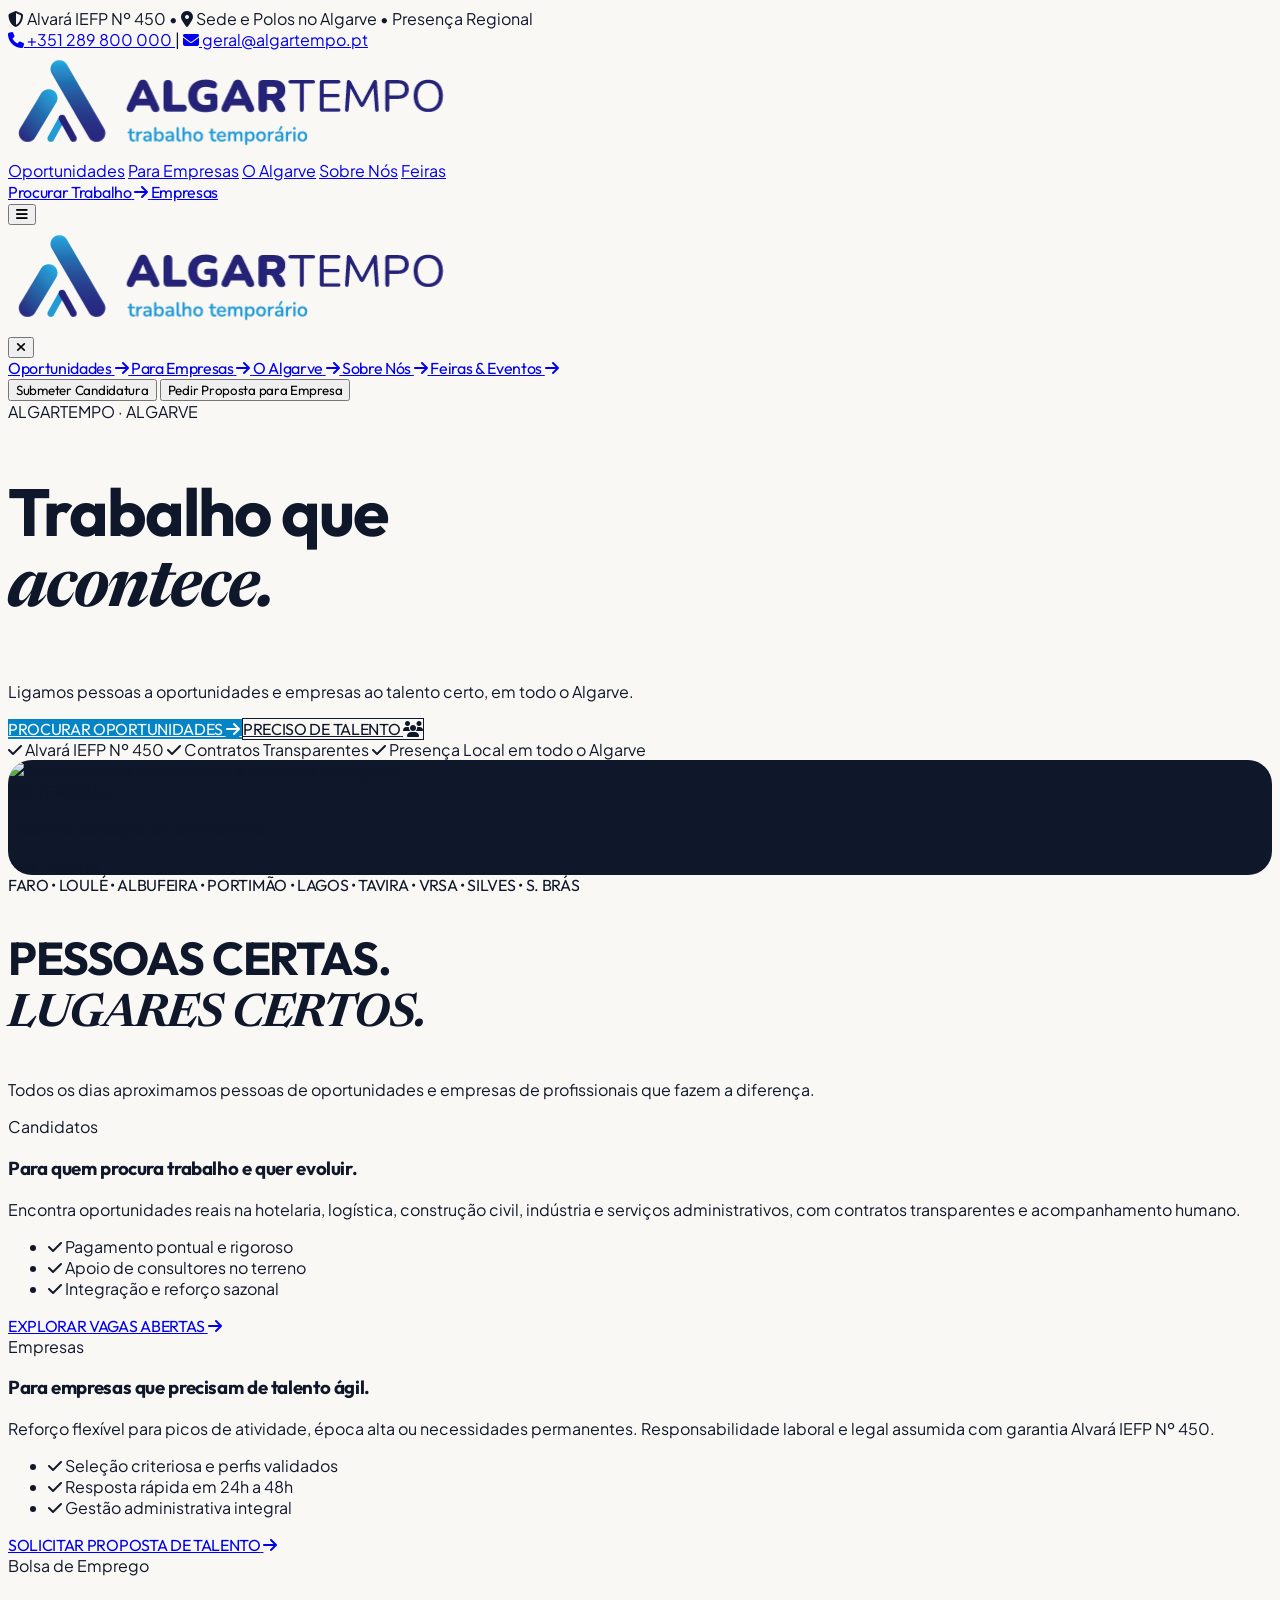
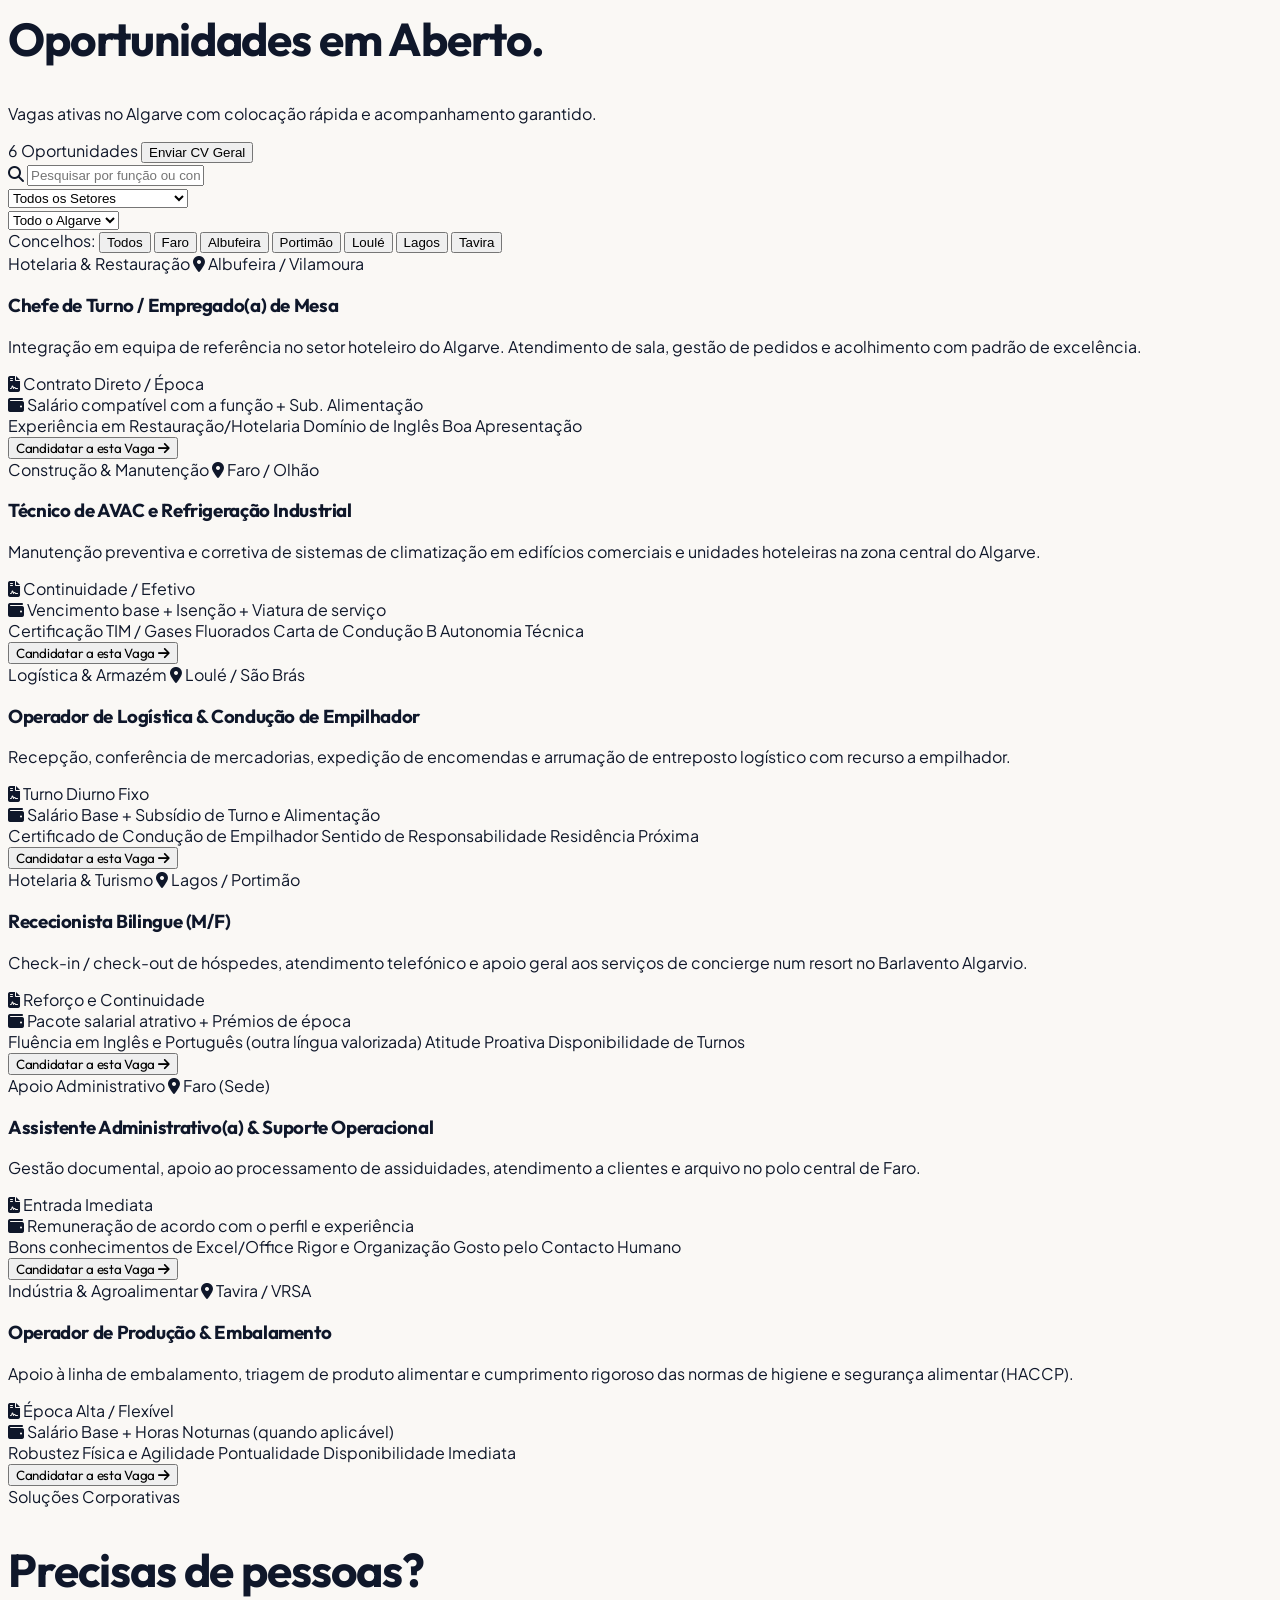
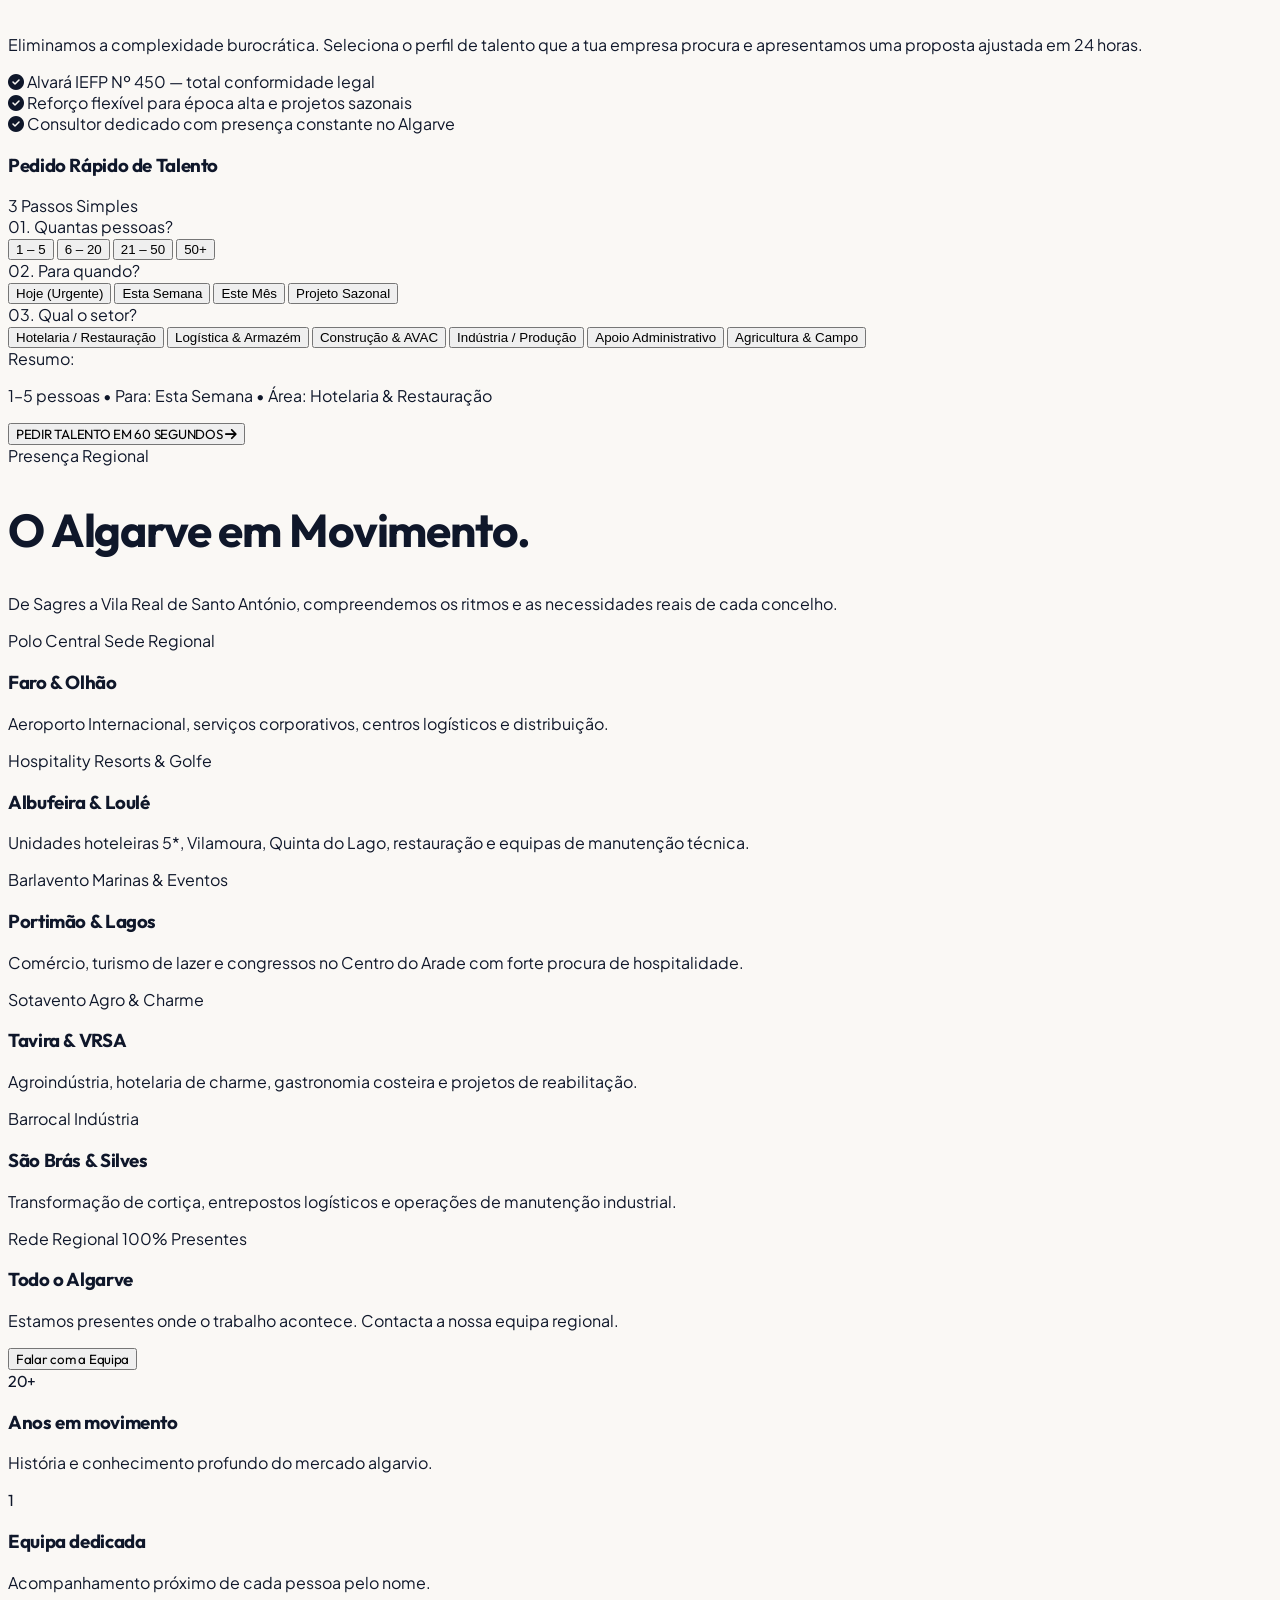
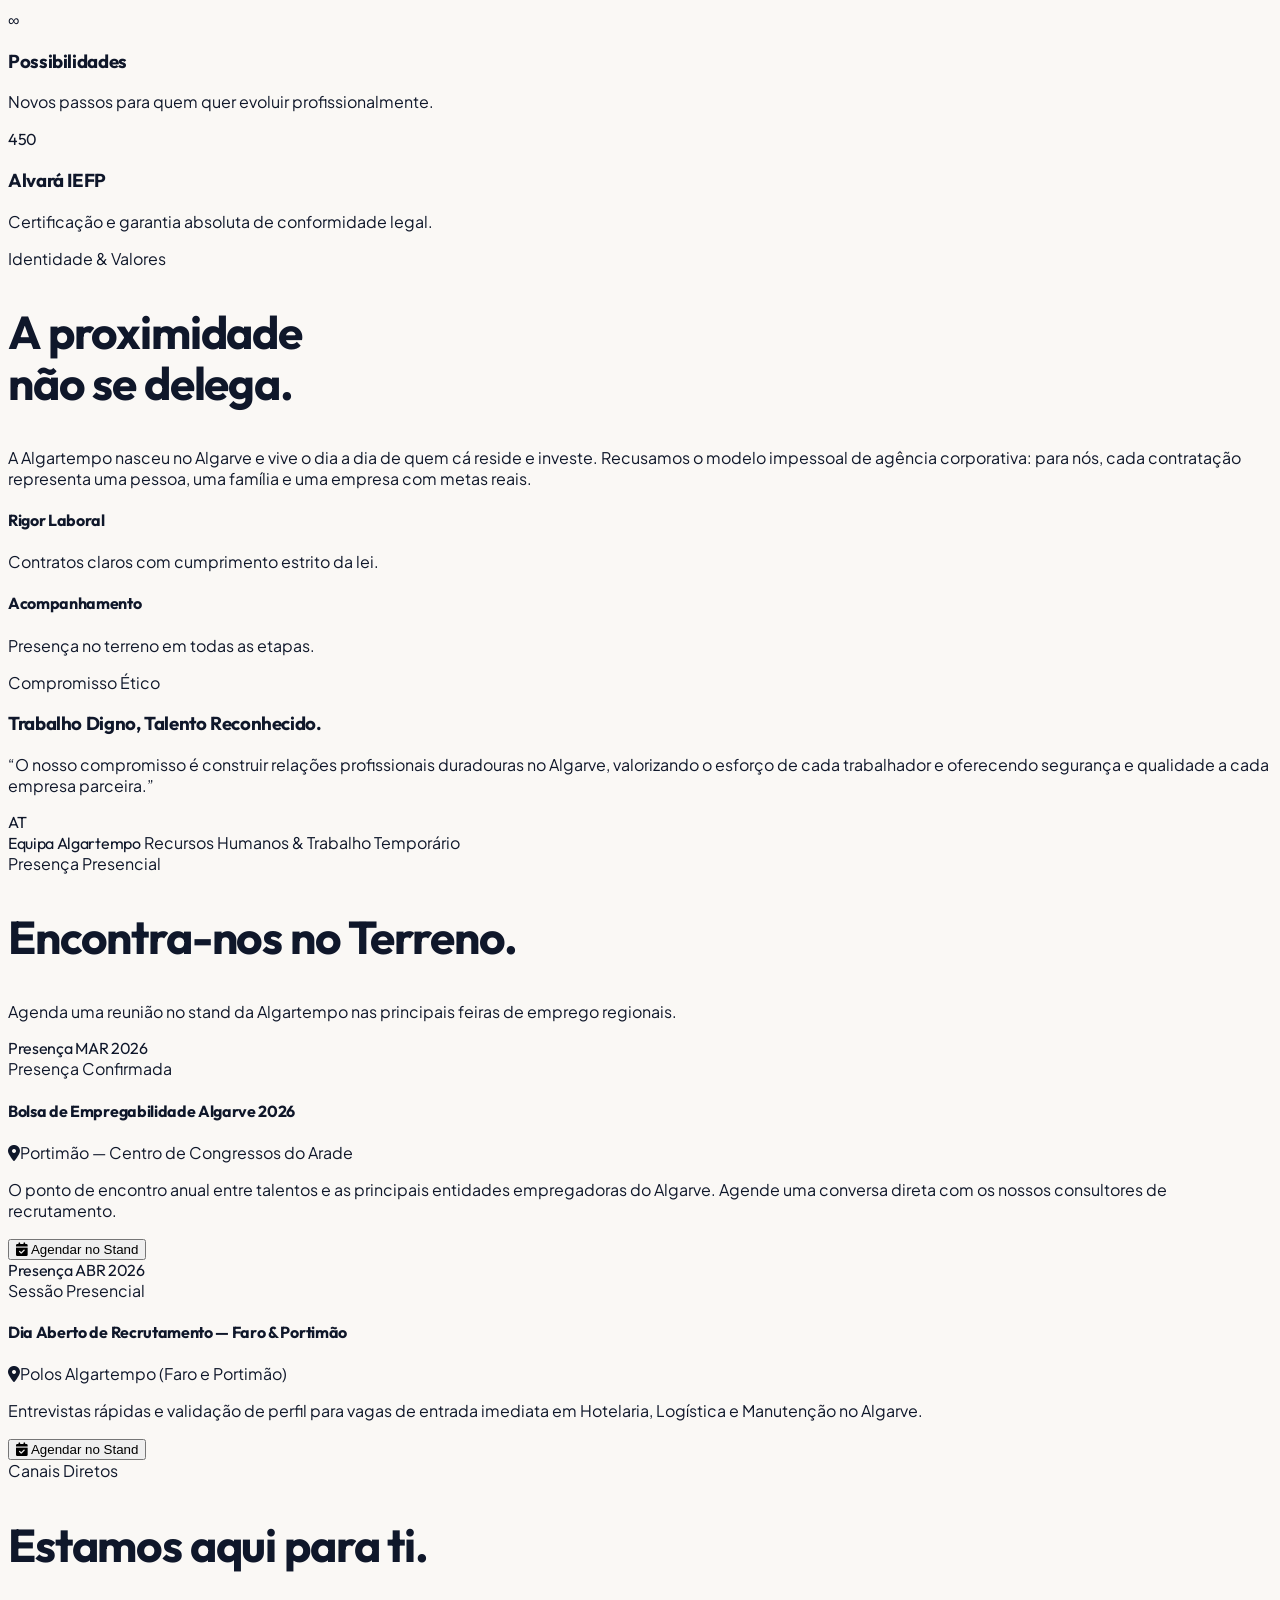
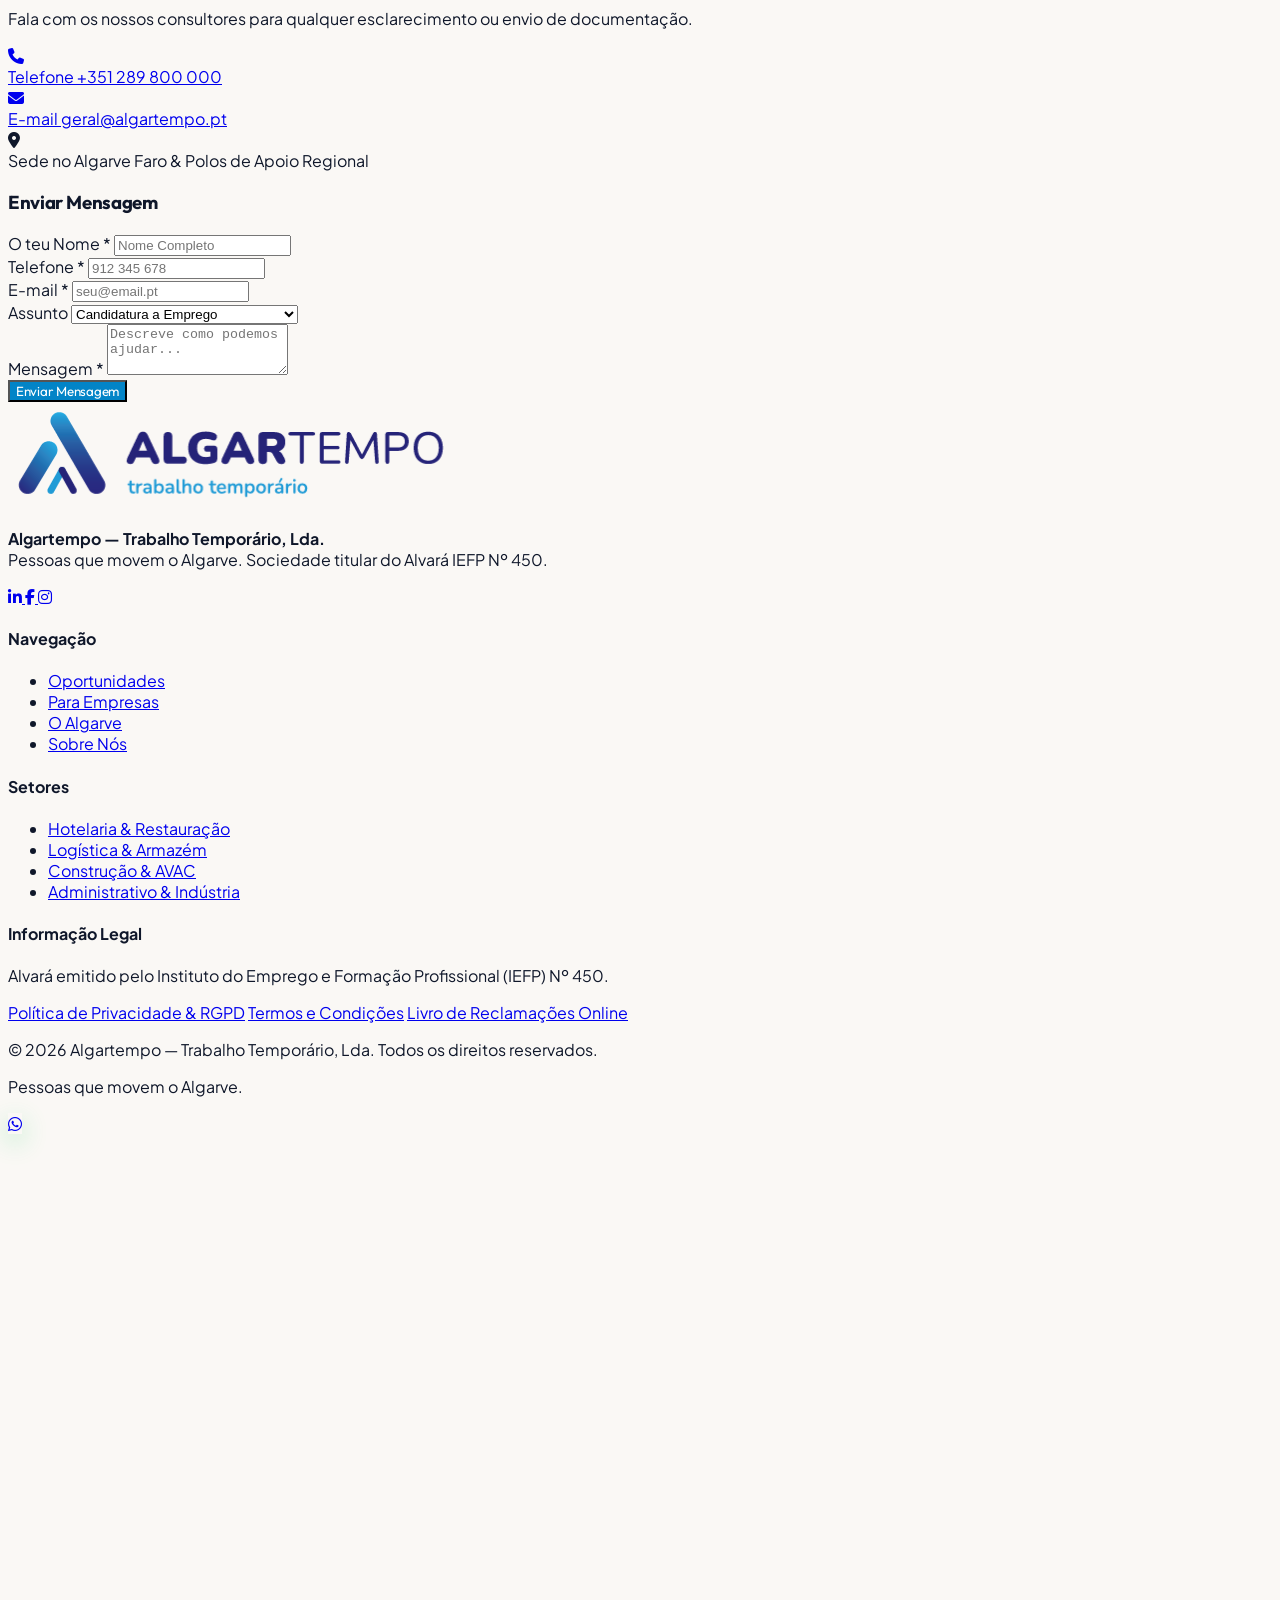
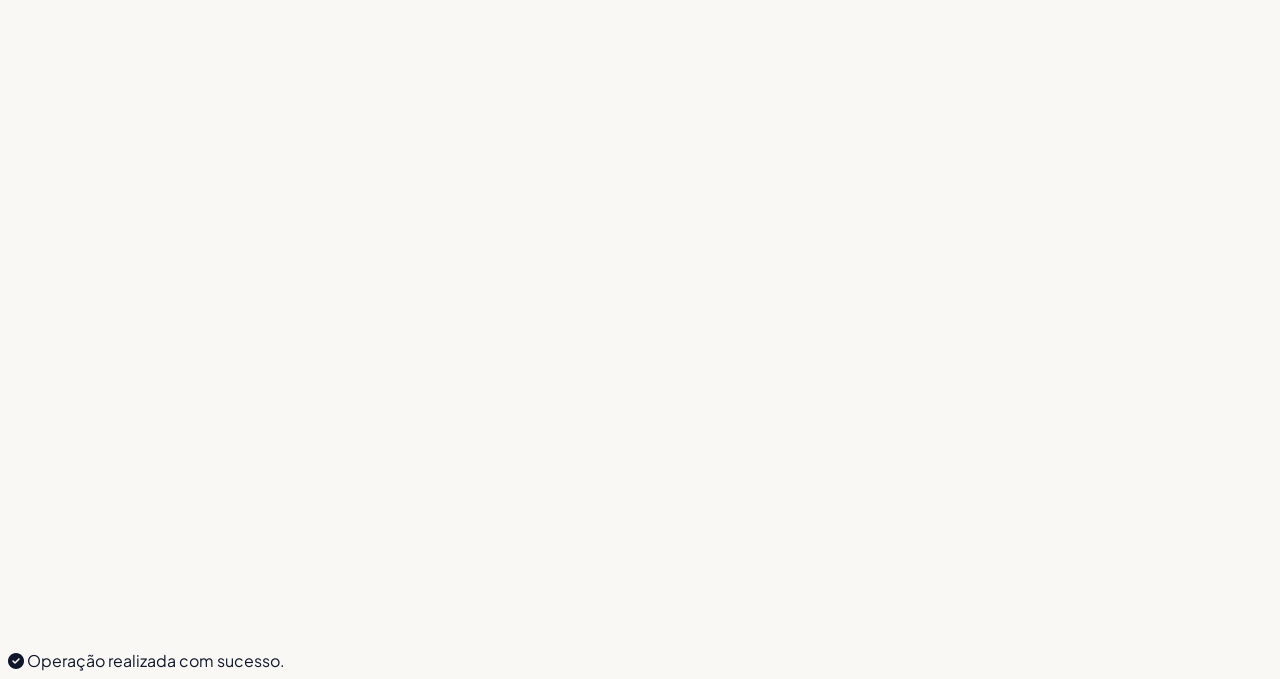
==== commit 50667391: "feat: reset visual completo - estetica editorial clara, humana e algarvia 'Trabalho que acontece'" ====
--- a/index.html
+++ b/index.html
@@ -3,13 +3,13 @@
 <head>
   <meta charset="UTF-8">
   <meta name="viewport" content="width=device-width, initial-scale=1.0">
-  <title>Algartempo — Pessoas que movem o Algarve | Trabalho Temporário & Recrutamento</title>
-  <meta name="description" content="Trabalho. Talento. Oportunidades. A Algartempo é a referência humana de Trabalho Temporário e Gestão de Recursos Humanos no Algarve. Alvará IEFP Nº 450.">
+  <title>Algartempo — Trabalho que acontece | Algarve</title>
+  <meta name="description" content="Ligamos pessoas a oportunidades e empresas ao talento certo, em todo o Algarve. Trabalho Temporário e Recrutamento Especializado. Alvará IEFP Nº 450.">
   <meta name="keywords" content="Algartempo, trabalho temporario algarve, emprego algarve, recrutamento faro portimao albufeira loule lagos tavira, alvara iefp 450">
   
   <!-- Open Graph / Meta -->
   <meta property="og:title" content="Algartempo — Pessoas que movem o Algarve">
-  <meta property="og:description" content="Trabalho. Talento. Oportunidades. Ligamos pessoas a empresas onde podem fazer acontecer.">
+  <meta property="og:description" content="Ligamos pessoas a oportunidades e empresas ao talento certo, em todo o Algarve.">
   <meta property="og:image" content="logo.png">
   <meta property="og:type" content="website">
   
@@ -18,46 +18,26 @@
 
   <!-- Tailwind CSS via CDN -->
   <script src="https://cdn.tailwindcss.com"></script>
-  <script>
-    tailwind.config = {
-      theme: {
-        extend: {
-          colors: {
-            brand: {
-              navy: '#0d1b2a',
-              marine: '#1b263b',
-              blue: '#0284c7',
-              sky: '#0ea5e9',
-              sand: '#fbf9f5',
-              cream: '#f4efe6',
-              terracotta: '#c25e17',
-              ochre: '#d97706'
-            }
-          }
-        }
-      }
-    }
-  </script>
-
-  <!-- Google Fonts & Font Awesome -->
+
+  <!-- Google Fonts & Font Awesome Icons -->
   <link rel="stylesheet" href="https://cdnjs.cloudflare.com/ajax/libs/font-awesome/6.5.1/css/all.min.css">
 
   <!-- Custom Editorial Styles -->
   <link rel="stylesheet" href="styles.css">
 </head>
 
-<body class="bg-[#fbf9f5] text-slate-800 antialiased selection:bg-sky-600 selection:text-white">
+<body class="bg-[#faf8f5] text-slate-900 antialiased selection:bg-sky-600 selection:text-white">
 
   <!-- Top Announcement Bar -->
-  <div class="bg-[#0d1b2a] text-slate-300 text-xs py-2.5 px-4 border-b border-slate-800">
+  <div class="bg-[#0f172a] text-slate-300 text-xs py-2.5 px-4 border-b border-slate-800">
     <div class="max-w-7xl mx-auto flex flex-wrap items-center justify-between gap-3">
-      <div class="flex items-center gap-4">
+      <div class="flex items-center gap-4 text-[11px] sm:text-xs">
         <span class="flex items-center gap-1.5 text-sky-400 font-semibold">
           <i class="fas fa-shield-alt"></i> Alvará IEFP Nº 450
         </span>
         <span class="hidden sm:inline text-slate-600">•</span>
         <span class="hidden sm:flex items-center gap-1.5 text-slate-300">
-          <i class="fas fa-map-marker-alt text-amber-400"></i> Sede e Polos no Algarve • Cobertura Regional
+          <i class="fas fa-map-marker-alt text-amber-400"></i> Sede e Polos no Algarve • Presença Regional
         </span>
       </div>
       <div class="flex items-center gap-4 text-xs">
@@ -73,18 +53,17 @@
   </div>
 
   <!-- Header / Navigation -->
-  <header class="sticky top-0 z-40 bg-white/95 backdrop-blur-md border-b border-[#e8e2d5] transition-all duration-300 shadow-sm">
+  <header class="sticky top-0 z-40 bg-[#faf8f5]/95 backdrop-blur-md border-b border-[#e2d9cc] transition-all duration-300">
     <div class="max-w-7xl mx-auto px-4 sm:px-6 lg:px-8">
       <div class="flex items-center justify-between min-h-[96px] md:min-h-[105px] py-2">
         
-        <!-- LOGO — PRESENÇA FORTE, GRANDE E EQUILIBRADA -->
+        <!-- LOGO GRANDE À ESQUERDA -->
         <a href="#inicio" class="flex items-center group py-2 flex-shrink-0" aria-label="Algartempo Homepage">
-          <img src="logo.png" alt="Algartempo — Trabalho Temporário" class="h-14 sm:h-16 md:h-18 lg:h-20 w-auto max-w-[220px] sm:max-w-[280px] md:max-w-[340px] object-contain transition-transform duration-300 group-hover:scale-105">
+          <img src="logo.png" alt="Algartempo — Trabalho Temporário" class="h-14 sm:h-16 md:h-18 lg:h-20 w-auto max-w-[230px] sm:max-w-[280px] md:max-w-[340px] object-contain transition-transform duration-300 group-hover:scale-105">
         </a>
 
-        <!-- Desktop Navigation -->
-        <nav class="hidden lg:flex items-center gap-7 text-sm font-semibold text-slate-700">
-          <a href="#trabalho" class="hover:text-sky-600 transition-colors py-2">Encontrar Trabalho</a>
+        <!-- Desktop Navigation (Clean & Uncluttered) -->
+        <nav class="hidden lg:flex items-center gap-8 text-sm font-semibold text-slate-700">
           <a href="#vagas" class="hover:text-sky-600 transition-colors py-2">Oportunidades</a>
           <a href="#empresas" class="hover:text-sky-600 transition-colors py-2">Para Empresas</a>
           <a href="#algarve" class="hover:text-sky-600 transition-colors py-2">O Algarve</a>
@@ -94,17 +73,17 @@
 
         <!-- CTA Header Actions -->
         <div class="hidden md:flex items-center gap-3">
-          <a href="#trabalho" class="px-5 py-3 rounded-xl bg-sky-600 hover:bg-sky-700 text-white font-heading font-bold text-xs uppercase tracking-wider shadow-md transition-all flex items-center gap-2">
+          <a href="#vagas" class="px-5 py-3 rounded-full bg-sky-600 hover:bg-sky-700 text-white font-heading font-bold text-xs uppercase tracking-wider shadow-sm transition-all flex items-center gap-2">
             <span>Procurar Trabalho</span>
             <i class="fas fa-arrow-right text-[10px]"></i>
           </a>
-          <a href="#empresas" class="px-5 py-3 rounded-xl bg-slate-100 hover:bg-slate-200 text-slate-800 border border-slate-300 font-heading font-bold text-xs uppercase tracking-wider transition-all">
+          <a href="#empresas" class="px-5 py-3 rounded-full bg-white hover:bg-slate-100 text-slate-800 border border-slate-300 font-heading font-bold text-xs uppercase tracking-wider transition-all">
             Empresas
           </a>
         </div>
 
         <!-- Mobile Menu Toggle Button -->
-        <button id="mobile-menu-toggle" class="lg:hidden p-3 rounded-xl bg-slate-100 text-slate-700 hover:bg-slate-200 focus:outline-none" aria-label="Abrir Menu">
+        <button id="mobile-menu-toggle" class="lg:hidden p-3 rounded-xl bg-white border border-slate-300 text-slate-800 hover:bg-slate-100 focus:outline-none" aria-label="Abrir Menu">
           <i class="fas fa-bars text-xl"></i>
         </button>
       </div>
@@ -112,7 +91,7 @@
   </header>
 
   <!-- Mobile Drawer Menu -->
-  <div id="mobile-drawer" class="fixed inset-0 z-50 bg-[#0d1b2a]/95 backdrop-blur-xl transform translate-x-full transition-transform duration-300 lg:hidden flex flex-col justify-between p-6 sm:p-8 text-white">
+  <div id="mobile-drawer" class="fixed inset-0 z-50 bg-[#0f172a]/95 backdrop-blur-xl transform translate-x-full transition-transform duration-300 lg:hidden flex flex-col justify-between p-6 sm:p-8 text-white">
     <div class="flex items-center justify-between border-b border-slate-800 pb-5">
       <div class="bg-white p-2 rounded-xl">
         <img src="logo.png" alt="Algartempo" class="h-10 w-auto object-contain">
@@ -123,12 +102,8 @@
     </div>
 
     <nav class="flex flex-col gap-4 py-6 text-lg font-heading font-bold text-slate-200">
-      <a href="#trabalho" class="mobile-drawer-link hover:text-sky-400 transition-colors py-2 border-b border-slate-800 flex items-center justify-between">
-        <span>Encontrar Trabalho</span>
-        <i class="fas fa-arrow-right text-xs text-sky-400"></i>
-      </a>
       <a href="#vagas" class="mobile-drawer-link hover:text-sky-400 transition-colors py-2 border-b border-slate-800 flex items-center justify-between">
-        <span>Oportunidades Ativas</span>
+        <span>Oportunidades</span>
         <i class="fas fa-arrow-right text-xs text-sky-400"></i>
       </a>
       <a href="#empresas" class="mobile-drawer-link hover:text-sky-400 transition-colors py-2 border-b border-slate-800 flex items-center justify-between">
@@ -150,98 +125,80 @@
     </nav>
 
     <div class="space-y-3 pt-4 border-t border-slate-800">
-      <button onclick="openApplyModal('Candidatura Espontânea')" class="w-full py-3.5 rounded-xl bg-sky-500 hover:bg-sky-400 text-slate-950 font-heading font-bold text-xs uppercase tracking-wider">
+      <button onclick="openApplyModal('Candidatura Espontânea')" class="w-full py-3.5 rounded-full bg-sky-500 hover:bg-sky-400 text-slate-950 font-heading font-bold text-xs uppercase tracking-wider">
         Submeter Candidatura
       </button>
-      <button onclick="openB2BModal()" class="w-full py-3.5 rounded-xl bg-slate-800 border border-slate-700 text-white font-heading font-bold text-xs uppercase tracking-wider">
+      <button onclick="openB2BModal()" class="w-full py-3.5 rounded-full bg-slate-800 border border-slate-700 text-white font-heading font-bold text-xs uppercase tracking-wider">
         Pedir Proposta para Empresa
       </button>
     </div>
   </div>
 
-  <!-- HERO EDITORIAL, HUMANO E ELEGANTE -->
-  <section id="inicio" class="relative pt-12 md:pt-18 pb-20 md:pb-28 overflow-hidden bg-gradient-to-b from-[#fbf9f5] via-[#f4efe6] to-[#fbf9f5]">
+  <!-- HERO NOVO: EDITORIAL, HUMANO, PREMIUM E ALGARVIO -->
+  <section id="inicio" class="relative pt-12 md:pt-20 pb-16 md:pb-24 overflow-hidden bg-[#faf8f5]">
     <div class="max-w-7xl mx-auto px-4 sm:px-6 lg:px-8">
       
-      <div class="grid grid-cols-1 lg:grid-cols-12 gap-12 lg:gap-10 items-center">
+      <div class="grid grid-cols-1 lg:grid-cols-12 gap-12 lg:gap-12 items-center">
         
-        <!-- Left Side: Editorial Headline (Clean, no giant repetition) -->
+        <!-- Left Editorial Column -->
         <div class="lg:col-span-7 space-y-6 md:space-y-8">
           
-          <div class="inline-flex items-center gap-2 px-3.5 py-1.5 rounded-full bg-sky-100 text-sky-800 text-xs font-semibold tracking-wide border border-sky-200">
-            <span class="w-2 h-2 rounded-full bg-sky-600"></span>
-            PESSOA &rarr; OPORTUNIDADE &rarr; ENCONTRO
-          </div>
-
-          <h1 class="font-heading font-extrabold text-hero-title text-slate-900 tracking-tight">
-            Pessoas que movem<br>
-            <span class="text-sky-600">o Algarve.</span>
+          <div class="inline-flex items-center gap-2 px-3 py-1 rounded-md bg-[#f4efe6] border border-[#e2d9cc] text-slate-700 text-xs font-semibold tracking-wider uppercase">
+            <span>ALGARTEMPO &middot; ALGARVE</span>
+          </div>
+
+          <h1 class="font-heading font-extrabold text-hero-editorial text-slate-900 tracking-tight">
+            Trabalho que<br>
+            <span class="text-sky-600 font-serif-italic font-normal">acontece.</span>
           </h1>
 
-          <p class="text-slate-600 text-base sm:text-xl font-normal leading-relaxed max-w-xl">
-            Trabalho. Talento. Oportunidades.<br class="hidden sm:inline">
-            Ligamos pessoas a empresas onde podem fazer acontecer.
+          <p class="text-slate-600 text-base sm:text-xl font-normal leading-relaxed max-w-lg">
+            Ligamos pessoas a oportunidades e empresas ao talento certo, em todo o Algarve.
           </p>
 
           <!-- 2 Main CTAs -->
           <div class="flex flex-col sm:flex-row items-stretch sm:items-center gap-4 pt-2">
-            <a href="#trabalho" class="px-8 py-4 rounded-xl bg-sky-600 hover:bg-sky-700 text-white font-heading font-bold text-xs uppercase tracking-wider shadow-lg shadow-sky-600/20 hover:shadow-sky-600/30 transition-all flex items-center justify-center gap-3 group">
-              <span>PROCURAR TRABALHO</span>
-              <i class="fas fa-arrow-right transition-transform group-hover:translate-x-1.5"></i>
+            <a href="#vagas" class="px-8 py-4 rounded-full btn-primary-alg font-heading font-bold text-xs uppercase tracking-wider flex items-center justify-center gap-3 group">
+              <span>PROCURAR OPORTUNIDADES</span>
+              <i class="fas fa-arrow-right transition-transform group-hover:translate-x-1"></i>
             </a>
             
-            <a href="#empresas" class="px-8 py-4 rounded-xl bg-white hover:bg-slate-50 text-slate-800 border border-slate-300 font-heading font-bold text-xs uppercase tracking-wider transition-all flex items-center justify-center gap-3 group shadow-sm">
-              <span>ENCONTRAR TALENTO</span>
-              <i class="fas fa-users-viewfinder text-sky-600 transition-transform group-hover:translate-x-1.5"></i>
+            <a href="#empresas" class="px-8 py-4 rounded-full btn-secondary-alg font-heading font-bold text-xs uppercase tracking-wider flex items-center justify-center gap-3 group">
+              <span>PRECISO DE TALENTO</span>
+              <i class="fas fa-users transition-transform group-hover:translate-x-1"></i>
             </a>
           </div>
 
-          <!-- Human Values Line -->
-          <div class="pt-4 flex flex-wrap items-center gap-6 text-xs text-slate-500 font-medium border-t border-[#e8e2d5]">
+          <!-- Subtle Trust Line -->
+          <div class="pt-4 flex flex-wrap items-center gap-6 text-xs text-slate-500 font-medium border-t border-[#e2d9cc]">
             <span class="flex items-center gap-2">
-              <i class="fas fa-shield-alt text-sky-600"></i> Alvará IEFP Nº 450
+              <i class="fas fa-check text-sky-600"></i> Alvará IEFP Nº 450
             </span>
             <span class="flex items-center gap-2">
-              <i class="fas fa-heart text-amber-600"></i> Acompanhamento Humano
+              <i class="fas fa-check text-sky-600"></i> Contratos Transparentes
             </span>
             <span class="flex items-center gap-2">
-              <i class="fas fa-map-pin text-emerald-600"></i> Presença no Terreno
+              <i class="fas fa-check text-sky-600"></i> Presença Local em todo o Algarve
             </span>
           </div>
 
         </div>
 
-        <!-- Right Side: Editorial Human Photography & Storytelling Card -->
-        <div class="lg:col-span-5 space-y-4">
-          
-          <div class="editorial-image-frame shadow-xl border-4 border-white bg-slate-900 aspect-[4/3] sm:aspect-[16/11]">
-            <img src="https://images.unsplash.com/photo-1556910103-1c02745aae4d?auto=format&fit=crop&w=1200&q=80" alt="Profissional de Hotelaria e Cozinha no Algarve" class="w-full h-full object-cover">
-            <div class="absolute inset-0 bg-gradient-to-t from-slate-950/70 via-transparent to-transparent"></div>
-            <div class="absolute bottom-4 left-4 right-4 text-white">
-              <span class="text-[11px] font-semibold tracking-wider uppercase text-amber-300 block mb-0.5">Hotelaria & Gastronomia</span>
-              <p class="text-sm font-heading font-bold">Talento que faz a diferença em cada serviço.</p>
-            </div>
-          </div>
-
-          <!-- Floating Story Card -->
-          <div class="editorial-paper rounded-2xl p-5 shadow-md">
-            <div class="flex items-center justify-between mb-2">
-              <span class="text-[11px] font-bold uppercase tracking-wider text-sky-700">Uma Oportunidade</span>
-              <span class="text-xs text-slate-400">Lagos</span>
-            </div>
-            <p class="text-xs text-slate-600 mb-3">que pode mudar o teu próximo passo profissional.</p>
-            <div class="flex items-center justify-between pt-3 border-t border-slate-100">
+        <!-- Right Side: Grand Editorial Photo of Real Algarve Work -->
+        <div class="lg:col-span-5">
+          <div class="editorial-photo-container shadow-2xl aspect-[4/5] sm:aspect-[1/1] lg:aspect-[4/5]">
+            <img src="https://images.unsplash.com/photo-1577219491135-ce391730fb2c?auto=format&fit=crop&w=1200&q=80" alt="Profissional de Restauração e Hotelaria no Algarve" class="w-full h-full object-cover">
+            <div class="absolute inset-0 bg-gradient-to-t from-slate-950/70 via-slate-950/20 to-transparent"></div>
+            
+            <!-- Minimal Corner Editorial Tag -->
+            <div class="absolute bottom-5 left-5 right-5 text-white flex items-end justify-between">
               <div>
-                <h4 class="text-sm font-heading font-bold text-slate-900">Chefe de Sala & Restauração</h4>
-                <p class="text-xs text-slate-500">Unidade de referência no Barlavento</p>
-              </div>
-              <button onclick="openApplyModal('Chefe de Sala — Lagos')" class="px-3.5 py-2 rounded-lg bg-sky-50 text-sky-700 hover:bg-sky-100 text-xs font-bold transition-colors flex items-center gap-1.5">
-                <span>Candidatar</span>
-                <i class="fas fa-arrow-right text-[10px]"></i>
-              </button>
-            </div>
-          </div>
-
+                <span class="text-[10px] font-bold uppercase tracking-widest text-sky-300 block mb-1">NO TERRENO</span>
+                <p class="text-sm font-heading font-bold">Talento e dedicação em cada detalhe.</p>
+              </div>
+              <span class="text-xs font-serif-italic text-slate-300">Faro &middot; Algarve</span>
+            </div>
+          </div>
         </div>
 
       </div>
@@ -249,132 +206,95 @@
     </div>
   </section>
 
-  <!-- NARRATIVA "ENCONTRAR TRABALHO" (01 -> 04) -->
-  <section id="trabalho" class="py-20 bg-white border-t border-[#e8e2d5]">
+  <!-- FAIXA EDITORIAL DE LOCALIDADES DO ALGARVE -->
+  <div class="py-5 bg-[#f4efe6] border-y border-[#e2d9cc] overflow-hidden">
+    <div class="max-w-7xl mx-auto px-4">
+      <div class="flex flex-wrap items-center justify-center gap-x-8 gap-y-2 text-xs sm:text-sm font-heading font-bold uppercase tracking-widest text-slate-600 text-center">
+        <span>FARO</span>
+        <span class="text-slate-400">&bull;</span>
+        <span>LOULÉ</span>
+        <span class="text-slate-400">&bull;</span>
+        <span>ALBUFEIRA</span>
+        <span class="text-slate-400">&bull;</span>
+        <span>PORTIMÃO</span>
+        <span class="text-slate-400">&bull;</span>
+        <span>LAGOS</span>
+        <span class="text-slate-400">&bull;</span>
+        <span>TAVIRA</span>
+        <span class="text-slate-400">&bull;</span>
+        <span>VRSA</span>
+        <span class="text-slate-400">&bull;</span>
+        <span>SILVES</span>
+        <span class="text-slate-400">&bull;</span>
+        <span>S. BRÁS</span>
+      </div>
+    </div>
+  </div>
+
+  <!-- SEGUNDA SECÇÃO: PESSOAS CERTAS. LUGARES CERTOS. -->
+  <section class="py-20 md:py-28 bg-white border-b border-[#e2d9cc]">
     <div class="max-w-7xl mx-auto px-4 sm:px-6 lg:px-8">
       
-      <div class="max-w-2xl mb-14">
-        <span class="text-xs font-bold uppercase tracking-wider text-sky-700 block mb-2">Percurso Simples</span>
-        <h2 class="text-section-title font-heading font-extrabold text-slate-900 leading-tight">
-          Como encontramos a oportunidade certa.
+      <div class="max-w-3xl mb-16">
+        <h2 class="text-section-editorial font-heading font-extrabold text-slate-900 leading-tight">
+          PESSOAS CERTAS.<br>
+          <span class="text-sky-600 font-serif-italic font-normal">LUGARES CERTOS.</span>
         </h2>
-        <p class="text-slate-600 text-base mt-2">
-          Uma narrativa clara de quatro passos centrada em pessoas reais.
+        <p class="text-slate-600 text-base sm:text-lg mt-4 leading-relaxed">
+          Todos os dias aproximamos pessoas de oportunidades e empresas de profissionais que fazem a diferença.
         </p>
       </div>
 
-      <div class="grid grid-cols-1 md:grid-cols-2 lg:grid-cols-4 gap-6">
+      <!-- Two Editorial Gateways -->
+      <div class="grid grid-cols-1 md:grid-cols-2 gap-8">
         
-        <!-- STEP 01: TU -->
-        <div class="editorial-paper rounded-2xl p-6 sm:p-7 flex flex-col justify-between">
-          <div>
-            <span class="text-3xl font-heading font-extrabold text-sky-600 block mb-2">01</span>
-            <h3 class="text-lg font-heading font-bold text-slate-900 mb-1">TU</h3>
-            <p class="text-xs font-semibold text-sky-700 mb-3">&ldquo;O que sabes fazer?&rdquo;</p>
-            <p class="text-slate-600 text-xs leading-relaxed mb-5">
-              Escolhe a tua área para encontrar vagas com o teu perfil:
+        <!-- Pathway 1: Candidates -->
+        <div class="editorial-paper rounded-3xl p-8 sm:p-10 flex flex-col justify-between space-y-6 bg-[#faf8f5]">
+          <div class="space-y-4">
+            <span class="text-xs font-bold uppercase tracking-widest text-sky-700 block">Candidatos</span>
+            <h3 class="text-2xl font-heading font-bold text-slate-900 leading-snug">
+              Para quem procura trabalho e quer evoluir.
+            </h3>
+            <p class="text-slate-600 text-sm leading-relaxed">
+              Encontra oportunidades reais na hotelaria, logística, construção civil, indústria e serviços administrativos, com contratos transparentes e acompanhamento humano.
             </p>
-
-            <div class="space-y-1.5">
-              <button class="skill-chip w-full text-left px-3 py-2 rounded-lg bg-[#fbf9f5] border border-slate-200 text-slate-700 hover:border-sky-500 text-xs font-medium transition-all" data-sector="hotelaria">
-                &bull; Hotelaria & Restauração
-              </button>
-              <button class="skill-chip w-full text-left px-3 py-2 rounded-lg bg-[#fbf9f5] border border-slate-200 text-slate-700 hover:border-sky-500 text-xs font-medium transition-all" data-sector="construcao">
-                &bull; Construção & Manutenção
-              </button>
-              <button class="skill-chip w-full text-left px-3 py-2 rounded-lg bg-[#fbf9f5] border border-slate-200 text-slate-700 hover:border-sky-500 text-xs font-medium transition-all" data-sector="logistica">
-                &bull; Logística & Armazém
-              </button>
-              <button class="skill-chip w-full text-left px-3 py-2 rounded-lg bg-[#fbf9f5] border border-slate-200 text-slate-700 hover:border-sky-500 text-xs font-medium transition-all" data-sector="administrativo">
-                &bull; Apoio Administrativo
-              </button>
-              <button class="skill-chip w-full text-left px-3 py-2 rounded-lg bg-[#fbf9f5] border border-slate-200 text-slate-700 hover:border-sky-500 text-xs font-medium transition-all" data-sector="industria">
-                &bull; Indústria & Produção
-              </button>
-            </div>
-          </div>
-          <div class="pt-5 border-t border-slate-100 text-[11px] text-slate-400 mt-4">
-            Clica para filtrar a bolsa de vagas
-          </div>
-        </div>
-
-        <!-- STEP 02: O QUE PROCURAS -->
-        <div class="editorial-paper rounded-2xl p-6 sm:p-7 flex flex-col justify-between">
-          <div>
-            <span class="text-3xl font-heading font-extrabold text-amber-600 block mb-2">02</span>
-            <h3 class="text-lg font-heading font-bold text-slate-900 mb-1">O QUE PROCURAS</h3>
-            <p class="text-xs font-semibold text-amber-700 mb-3">&ldquo;Que oportunidade procuras?&rdquo;</p>
-            <p class="text-slate-600 text-xs leading-relaxed mb-5">
-              Adaptamos a oferta ao teu momento e disponibilidade no Algarve:
+            <ul class="space-y-2.5 text-xs text-slate-700 pt-2 font-medium">
+              <li class="flex items-center gap-2"><i class="fas fa-check text-sky-600"></i> Pagamento pontual e rigoroso</li>
+              <li class="flex items-center gap-2"><i class="fas fa-check text-sky-600"></i> Apoio de consultores no terreno</li>
+              <li class="flex items-center gap-2"><i class="fas fa-check text-sky-600"></i> Integração e reforço sazonal</li>
+            </ul>
+          </div>
+
+          <div class="pt-4 border-t border-[#e2d9cc]">
+            <a href="#vagas" class="inline-flex items-center gap-2 text-sm font-heading font-bold text-sky-700 hover:text-sky-900">
+              <span>EXPLORAR VAGAS ABERTAS</span>
+              <i class="fas fa-arrow-right text-xs"></i>
+            </a>
+          </div>
+        </div>
+
+        <!-- Pathway 2: Companies -->
+        <div class="editorial-paper rounded-3xl p-8 sm:p-10 flex flex-col justify-between space-y-6 bg-[#0f172a] text-white">
+          <div class="space-y-4">
+            <span class="text-xs font-bold uppercase tracking-widest text-sky-400 block">Empresas</span>
+            <h3 class="text-2xl font-heading font-bold text-white leading-snug">
+              Para empresas que precisam de talento ágil.
+            </h3>
+            <p class="text-slate-300 text-sm leading-relaxed">
+              Reforço flexível para picos de atividade, época alta ou necessidades permanentes. Responsabilidade laboral e legal assumida com garantia Alvará IEFP Nº 450.
             </p>
-
-            <ul class="space-y-2.5 text-xs text-slate-700">
-              <li class="flex items-center gap-2 bg-[#fbf9f5] p-2.5 rounded-lg border border-slate-200">
-                <i class="fas fa-calendar-check text-amber-600"></i>
-                <span>Contrato Anual / Efetivo</span>
-              </li>
-              <li class="flex items-center gap-2 bg-[#fbf9f5] p-2.5 rounded-lg border border-slate-200">
-                <i class="fas fa-sun text-amber-600"></i>
-                <span>Reforço Sazonal de Verão</span>
-              </li>
-              <li class="flex items-center gap-2 bg-[#fbf9f5] p-2.5 rounded-lg border border-slate-200">
-                <i class="fas fa-clock text-amber-600"></i>
-                <span>Turnos Fixos ou Rotativos</span>
-              </li>
+            <ul class="space-y-2.5 text-xs text-slate-300 pt-2 font-medium">
+              <li class="flex items-center gap-2"><i class="fas fa-check text-sky-400"></i> Seleção criteriosa e perfis validados</li>
+              <li class="flex items-center gap-2"><i class="fas fa-check text-sky-400"></i> Resposta rápida em 24h a 48h</li>
+              <li class="flex items-center gap-2"><i class="fas fa-check text-sky-400"></i> Gestão administrativa integral</li>
             </ul>
           </div>
-          <div class="pt-5 border-t border-slate-100 text-[11px] text-slate-400 mt-4">
-            Flexibilidade com total segurança
-          </div>
-        </div>
-
-        <!-- STEP 03: NÓS LIGAMOS -->
-        <div class="editorial-paper rounded-2xl p-6 sm:p-7 flex flex-col justify-between">
-          <div>
-            <span class="text-3xl font-heading font-extrabold text-emerald-600 block mb-2">03</span>
-            <h3 class="text-lg font-heading font-bold text-slate-900 mb-1">NÓS LIGAMOS</h3>
-            <p class="text-xs font-semibold text-emerald-700 mb-3">&ldquo;Acompanhamento real.&rdquo;</p>
-            <p class="text-slate-600 text-xs leading-relaxed mb-5">
-              Conhecemos as pessoas e as empresas pelo nome próprio. Cuidamos de todo o processo.
-            </p>
-
-            <div class="space-y-2.5 text-xs text-slate-700">
-              <div class="p-2.5 rounded-lg bg-[#fbf9f5] border border-slate-200">
-                <strong class="text-slate-900 block mb-0.5">Alvará IEFP Nº 450</strong>
-                <span class="text-slate-500 text-[11px]">Garantia de conformidade legal absoluta.</span>
-              </div>
-              <div class="p-2.5 rounded-lg bg-[#fbf9f5] border border-slate-200">
-                <strong class="text-slate-900 block mb-0.5">Pagamento Rigoroso</strong>
-                <span class="text-slate-500 text-[11px]">Processamento salarial pontual e claro.</span>
-              </div>
-            </div>
-          </div>
-          <div class="pt-5 border-t border-slate-100 text-[11px] text-slate-400 mt-4">
-            Relações de confiança no terreno
-          </div>
-        </div>
-
-        <!-- STEP 04: COMEÇA -->
-        <div class="editorial-paper rounded-2xl p-6 sm:p-7 flex flex-col justify-between bg-gradient-to-b from-sky-50 to-white border-sky-200">
-          <div>
-            <span class="text-3xl font-heading font-extrabold text-sky-700 block mb-2">04</span>
-            <h3 class="text-lg font-heading font-bold text-slate-900 mb-1">COMEÇA</h3>
-            <p class="text-xs font-semibold text-sky-800 mb-3">&ldquo;O teu próximo passo.&rdquo;</p>
-            <p class="text-slate-600 text-xs leading-relaxed mb-5">
-              Consulta as vagas ativas ou envia a tua candidatura espontânea à nossa equipa.
-            </p>
-
-            <div class="space-y-2.5">
-              <a href="#vagas" class="block text-center w-full py-2.5 px-4 rounded-xl bg-sky-600 hover:bg-sky-700 text-white font-heading font-bold text-xs uppercase tracking-wider transition-all shadow-sm">
-                Ver Vagas Abertas
-              </a>
-              <button onclick="openApplyModal('Candidatura Espontânea Direta')" class="w-full py-2.5 px-4 rounded-xl bg-white hover:bg-slate-50 text-slate-800 font-heading font-bold text-xs uppercase tracking-wider transition-all border border-slate-300">
-                Candidatura Espontânea
-              </button>
-            </div>
-          </div>
-          <div class="pt-5 border-t border-sky-100 text-[11px] text-sky-700 mt-4">
-            Resposta rápida da equipa de seleção
+
+          <div class="pt-4 border-t border-slate-800">
+            <a href="#empresas" class="inline-flex items-center gap-2 text-sm font-heading font-bold text-sky-400 hover:text-sky-300">
+              <span>SOLICITAR PROPOSTA DE TALENTO</span>
+              <i class="fas fa-arrow-right text-xs"></i>
+            </a>
           </div>
         </div>
 
@@ -384,45 +304,43 @@
   </section>
 
   <!-- BOLSA DE OPORTUNIDADES & VAGAS -->
-  <section id="vagas" class="py-20 bg-[#fbf9f5] border-t border-[#e8e2d5]">
+  <section id="vagas" class="py-20 md:py-28 bg-[#faf8f5] border-b border-[#e2d9cc]">
     <div class="max-w-7xl mx-auto px-4 sm:px-6 lg:px-8">
       
-      <!-- Section Title & Filter Controls -->
+      <!-- Section Header -->
       <div class="flex flex-col lg:flex-row lg:items-end justify-between gap-6 mb-10">
         <div>
           <span class="text-xs font-bold uppercase tracking-wider text-sky-700 block mb-2">Bolsa de Emprego</span>
-          <h2 class="text-section-title font-heading font-extrabold text-slate-900 leading-tight">
+          <h2 class="text-section-editorial font-heading font-extrabold text-slate-900 leading-tight">
             Oportunidades em Aberto.
           </h2>
           <p class="text-slate-600 text-sm sm:text-base mt-1">
-            Vagas ativas no Algarve com colocação ágil e enquadramento seguro.
+            Vagas ativas no Algarve com colocação rápida e acompanhamento garantido.
           </p>
         </div>
 
         <div class="flex items-center gap-3">
-          <span id="jobs-count-badge" class="px-3.5 py-1.5 rounded-lg bg-white border border-slate-300 text-xs font-bold text-sky-700">
-            6 Oportunidades
+          <span id="jobs-count-badge" class="px-3.5 py-1.5 rounded-lg bg-white border border-[#e2d9cc] text-xs font-bold text-sky-700">
+            6 Vagas
           </span>
-          <button onclick="openApplyModal('Candidatura Geral')" class="px-4 py-2 rounded-xl bg-slate-800 hover:bg-slate-900 text-white text-xs font-semibold transition-colors">
+          <button onclick="openApplyModal('Candidatura Espontânea Geral')" class="px-4 py-2 rounded-full bg-slate-900 hover:bg-slate-800 text-white text-xs font-semibold transition-colors">
             Enviar CV Geral
           </button>
         </div>
       </div>
 
       <!-- Filters Bar -->
-      <div class="editorial-paper rounded-2xl p-4 sm:p-5 mb-8 space-y-3.5">
-        
+      <div class="editorial-paper rounded-2xl p-4 sm:p-5 mb-8 space-y-3.5 bg-white">
         <div class="grid grid-cols-1 sm:grid-cols-12 gap-3">
-          
           <!-- Search input -->
           <div class="sm:col-span-6 relative">
             <i class="fas fa-search absolute left-3.5 top-1/2 -translate-y-1/2 text-slate-400 text-xs"></i>
-            <input type="text" id="filter-search" placeholder="Pesquisar por função, habilidade ou concelho..." class="w-full pl-10 pr-3.5 py-2.5 bg-slate-50 border border-slate-200 rounded-xl text-xs sm:text-sm text-slate-800 placeholder-slate-400 focus:outline-none focus:border-sky-600 transition-colors">
+            <input type="text" id="filter-search" placeholder="Pesquisar por função ou concelho..." class="w-full pl-10 pr-3.5 py-2.5 bg-[#faf8f5] border border-slate-200 rounded-xl text-xs sm:text-sm text-slate-800 placeholder-slate-400 focus:outline-none focus:border-sky-600 transition-colors">
           </div>
 
           <!-- Sector dropdown -->
           <div class="sm:col-span-3">
-            <select id="filter-sector" class="w-full px-3.5 py-2.5 bg-slate-50 border border-slate-200 rounded-xl text-xs sm:text-sm text-slate-700 focus:outline-none focus:border-sky-600 transition-colors">
+            <select id="filter-sector" class="w-full px-3.5 py-2.5 bg-[#faf8f5] border border-slate-200 rounded-xl text-xs sm:text-sm text-slate-700 focus:outline-none focus:border-sky-600 transition-colors">
               <option value="todos">Todos os Setores</option>
               <option value="hotelaria">Hotelaria & Restauração</option>
               <option value="construcao">Construção & Manutenção</option>
@@ -434,7 +352,7 @@
 
           <!-- Location dropdown -->
           <div class="sm:col-span-3">
-            <select id="filter-location" class="w-full px-3.5 py-2.5 bg-slate-50 border border-slate-200 rounded-xl text-xs sm:text-sm text-slate-700 focus:outline-none focus:border-sky-600 transition-colors">
+            <select id="filter-location" class="w-full px-3.5 py-2.5 bg-[#faf8f5] border border-slate-200 rounded-xl text-xs sm:text-sm text-slate-700 focus:outline-none focus:border-sky-600 transition-colors">
               <option value="todos">Todo o Algarve</option>
               <option value="Faro">Faro</option>
               <option value="Albufeira">Albufeira</option>
@@ -444,7 +362,6 @@
               <option value="Tavira">Tavira</option>
             </select>
           </div>
-
         </div>
 
         <!-- Fast Location Chips -->
@@ -458,43 +375,41 @@
           <button class="location-chip px-2.5 py-1 rounded-md bg-slate-100 hover:bg-slate-200 text-slate-700 text-xs transition-colors" data-location="Lagos">Lagos</button>
           <button class="location-chip px-2.5 py-1 rounded-md bg-slate-100 hover:bg-slate-200 text-slate-700 text-xs transition-colors" data-location="Tavira">Tavira</button>
         </div>
-
-      </div>
-
-      <!-- Jobs Grid (Injected via JS) -->
+      </div>
+
+      <!-- Jobs Grid (Rendered by JS) -->
       <div id="jobs-list-container" class="grid grid-cols-1 md:grid-cols-2 lg:grid-cols-3 gap-6">
-        <!-- Javascript renders cards here -->
+        <!-- Javascript renders jobs here -->
       </div>
 
     </div>
   </section>
 
-  <!-- EXPERIÊNCIA PARA EMPRESAS: "PRECISAS DE PESSOAS?" -->
-  <section id="empresas" class="py-20 bg-[#0d1b2a] text-white border-t border-slate-800 relative">
+  <!-- EXPERIÊNCIA PARA EMPRESAS -->
+  <section id="empresas" class="py-20 md:py-28 bg-[#0f172a] text-white border-b border-slate-800">
     <div class="max-w-7xl mx-auto px-4 sm:px-6 lg:px-8">
       
       <div class="grid grid-cols-1 lg:grid-cols-12 gap-10 items-center">
         
-        <!-- Left: Value Proposition -->
         <div class="lg:col-span-5 space-y-5">
-          <span class="text-xs font-bold uppercase tracking-wider text-sky-400 block">Soluções para Empresas</span>
+          <span class="text-xs font-bold uppercase tracking-widest text-sky-400 block">Soluções Corporativas</span>
           
-          <h2 class="text-section-title font-heading font-extrabold text-white leading-tight">
+          <h2 class="text-section-editorial font-heading font-extrabold text-white leading-tight">
             Precisas de pessoas?
           </h2>
 
           <p class="text-slate-300 text-sm sm:text-base leading-relaxed">
-            Eliminamos a complexidade do trabalho temporário e do recrutamento. Indica as tuas necessidades e enviamos uma proposta clara em 24 horas.
-          </p>
-
-          <div class="space-y-3 pt-2 text-xs text-slate-300">
+            Eliminamos a complexidade burocrática. Seleciona o perfil de talento que a tua empresa procura e apresentamos uma proposta ajustada em 24 horas.
+          </p>
+
+          <div class="space-y-3 pt-2 text-xs text-slate-300 font-medium">
             <div class="flex items-center gap-3 p-3 rounded-xl bg-slate-900/60 border border-slate-800">
               <i class="fas fa-check-circle text-emerald-400"></i>
-              <span>Alvará IEFP Nº 450 — total conformidade legal e responsabilidade</span>
+              <span>Alvará IEFP Nº 450 — total conformidade legal</span>
             </div>
             <div class="flex items-center gap-3 p-3 rounded-xl bg-slate-900/60 border border-slate-800">
               <i class="fas fa-check-circle text-emerald-400"></i>
-              <span>Reforço flexível para época alta, eventos e picos sazonais</span>
+              <span>Reforço flexível para época alta e projetos sazonais</span>
             </div>
             <div class="flex items-center gap-3 p-3 rounded-xl bg-slate-900/60 border border-slate-800">
               <i class="fas fa-check-circle text-emerald-400"></i>
@@ -503,79 +418,50 @@
           </div>
         </div>
 
-        <!-- Right: Simple 3-Step Pill Selector -->
         <div class="lg:col-span-7">
-          <div class="bg-slate-900 border border-slate-800 rounded-3xl p-6 sm:p-8 space-y-6 shadow-xl">
+          <div class="bg-slate-900 border border-slate-800 rounded-3xl p-6 sm:p-8 space-y-6 shadow-2xl">
             
             <div class="border-b border-slate-800 pb-3 flex items-center justify-between">
               <h3 class="text-base font-heading font-bold text-white">Pedido Rápido de Talento</h3>
-              <span class="text-xs text-sky-400 font-semibold">3 Escolhas Simples</span>
-            </div>
-
-            <!-- Step 1: Quantas pessoas? -->
+              <span class="text-xs text-sky-400 font-semibold">3 Passos Simples</span>
+            </div>
+
+            <!-- Step 1 -->
             <div class="space-y-2">
               <label class="block text-xs font-bold uppercase text-slate-400">01. Quantas pessoas?</label>
               <div class="grid grid-cols-2 sm:grid-cols-4 gap-2">
-                <button type="button" class="b2b-pill b2b-headcount-btn active py-2.5 px-3 rounded-xl bg-slate-800 border border-slate-700 text-slate-200 text-xs font-bold text-center" data-value="1–5">
-                  1 – 5
-                </button>
-                <button type="button" class="b2b-pill b2b-headcount-btn py-2.5 px-3 rounded-xl bg-slate-800 border border-slate-700 text-slate-200 text-xs font-bold text-center" data-value="6–20">
-                  6 – 20
-                </button>
-                <button type="button" class="b2b-pill b2b-headcount-btn py-2.5 px-3 rounded-xl bg-slate-800 border border-slate-700 text-slate-200 text-xs font-bold text-center" data-value="21–50">
-                  21 – 50
-                </button>
-                <button type="button" class="b2b-pill b2b-headcount-btn py-2.5 px-3 rounded-xl bg-slate-800 border border-slate-700 text-slate-200 text-xs font-bold text-center" data-value="50+">
-                  50+
-                </button>
-              </div>
-            </div>
-
-            <!-- Step 2: Para quando? -->
+                <button type="button" class="b2b-pill b2b-headcount-btn active py-2.5 px-3 rounded-xl bg-slate-800 border border-slate-700 text-slate-200 text-xs font-bold text-center" data-value="1–5">1 – 5</button>
+                <button type="button" class="b2b-pill b2b-headcount-btn py-2.5 px-3 rounded-xl bg-slate-800 border border-slate-700 text-slate-200 text-xs font-bold text-center" data-value="6–20">6 – 20</button>
+                <button type="button" class="b2b-pill b2b-headcount-btn py-2.5 px-3 rounded-xl bg-slate-800 border border-slate-700 text-slate-200 text-xs font-bold text-center" data-value="21–50">21 – 50</button>
+                <button type="button" class="b2b-pill b2b-headcount-btn py-2.5 px-3 rounded-xl bg-slate-800 border border-slate-700 text-slate-200 text-xs font-bold text-center" data-value="50+">50+</button>
+              </div>
+            </div>
+
+            <!-- Step 2 -->
             <div class="space-y-2">
               <label class="block text-xs font-bold uppercase text-slate-400">02. Para quando?</label>
               <div class="grid grid-cols-2 sm:grid-cols-4 gap-2">
-                <button type="button" class="b2b-pill b2b-timeframe-btn py-2.5 px-3 rounded-xl bg-slate-800 border border-slate-700 text-slate-200 text-xs font-bold text-center" data-value="Hoje / Urgente">
-                  Hoje (Urgente)
-                </button>
-                <button type="button" class="b2b-pill b2b-timeframe-btn active py-2.5 px-3 rounded-xl bg-slate-800 border border-slate-700 text-slate-200 text-xs font-bold text-center" data-value="Esta Semana">
-                  Esta Semana
-                </button>
-                <button type="button" class="b2b-pill b2b-timeframe-btn py-2.5 px-3 rounded-xl bg-slate-800 border border-slate-700 text-slate-200 text-xs font-bold text-center" data-value="Este Mês">
-                  Este Mês
-                </button>
-                <button type="button" class="b2b-pill b2b-timeframe-btn py-2.5 px-3 rounded-xl bg-slate-800 border border-slate-700 text-slate-200 text-xs font-bold text-center" data-value="Projeto Sazonal">
-                  Projeto Sazonal
-                </button>
-              </div>
-            </div>
-
-            <!-- Step 3: Para quê? -->
+                <button type="button" class="b2b-pill b2b-timeframe-btn py-2.5 px-3 rounded-xl bg-slate-800 border border-slate-700 text-slate-200 text-xs font-bold text-center" data-value="Hoje / Urgente">Hoje (Urgente)</button>
+                <button type="button" class="b2b-pill b2b-timeframe-btn active py-2.5 px-3 rounded-xl bg-slate-800 border border-slate-700 text-slate-200 text-xs font-bold text-center" data-value="Esta Semana">Esta Semana</button>
+                <button type="button" class="b2b-pill b2b-timeframe-btn py-2.5 px-3 rounded-xl bg-slate-800 border border-slate-700 text-slate-200 text-xs font-bold text-center" data-value="Este Mês">Este Mês</button>
+                <button type="button" class="b2b-pill b2b-timeframe-btn py-2.5 px-3 rounded-xl bg-slate-800 border border-slate-700 text-slate-200 text-xs font-bold text-center" data-value="Projeto Sazonal">Projeto Sazonal</button>
+              </div>
+            </div>
+
+            <!-- Step 3 -->
             <div class="space-y-2">
-              <label class="block text-xs font-bold uppercase text-slate-400">03. Para quê?</label>
+              <label class="block text-xs font-bold uppercase text-slate-400">03. Qual o setor?</label>
               <div class="grid grid-cols-1 sm:grid-cols-3 gap-2">
-                <button type="button" class="b2b-pill b2b-sector-btn active py-2 px-3 rounded-xl bg-slate-800 border border-slate-700 text-slate-200 text-xs font-bold text-center" data-value="Hotelaria & Restauração">
-                  Hotelaria & Restauração
-                </button>
-                <button type="button" class="b2b-pill b2b-sector-btn py-2 px-3 rounded-xl bg-slate-800 border border-slate-700 text-slate-200 text-xs font-bold text-center" data-value="Logística & Armazém">
-                  Logística & Armazém
-                </button>
-                <button type="button" class="b2b-pill b2b-sector-btn py-2 px-3 rounded-xl bg-slate-800 border border-slate-700 text-slate-200 text-xs font-bold text-center" data-value="Construção & AVAC">
-                  Construção & AVAC
-                </button>
-                <button type="button" class="b2b-pill b2b-sector-btn py-2 px-3 rounded-xl bg-slate-800 border border-slate-700 text-slate-200 text-xs font-bold text-center" data-value="Indústria">
-                  Indústria / Manutenção
-                </button>
-                <button type="button" class="b2b-pill b2b-sector-btn py-2 px-3 rounded-xl bg-slate-800 border border-slate-700 text-slate-200 text-xs font-bold text-center" data-value="Administrativo">
-                  Apoio Administrativo
-                </button>
-                <button type="button" class="b2b-pill b2b-sector-btn py-2 px-3 rounded-xl bg-slate-800 border border-slate-700 text-slate-200 text-xs font-bold text-center" data-value="Agricultura">
-                  Agricultura & Campo
-                </button>
-              </div>
-            </div>
-
-            <!-- Summary Bar -->
+                <button type="button" class="b2b-pill b2b-sector-btn active py-2 px-3 rounded-xl bg-slate-800 border border-slate-700 text-slate-200 text-xs font-bold text-center" data-value="Hotelaria & Restauração">Hotelaria / Restauração</button>
+                <button type="button" class="b2b-pill b2b-sector-btn py-2 px-3 rounded-xl bg-slate-800 border border-slate-700 text-slate-200 text-xs font-bold text-center" data-value="Logística & Armazém">Logística & Armazém</button>
+                <button type="button" class="b2b-pill b2b-sector-btn py-2 px-3 rounded-xl bg-slate-800 border border-slate-700 text-slate-200 text-xs font-bold text-center" data-value="Construção & AVAC">Construção & AVAC</button>
+                <button type="button" class="b2b-pill b2b-sector-btn py-2 px-3 rounded-xl bg-slate-800 border border-slate-700 text-slate-200 text-xs font-bold text-center" data-value="Indústria">Indústria / Produção</button>
+                <button type="button" class="b2b-pill b2b-sector-btn py-2 px-3 rounded-xl bg-slate-800 border border-slate-700 text-slate-200 text-xs font-bold text-center" data-value="Administrativo">Apoio Administrativo</button>
+                <button type="button" class="b2b-pill b2b-sector-btn py-2 px-3 rounded-xl bg-slate-800 border border-slate-700 text-slate-200 text-xs font-bold text-center" data-value="Agricultura">Agricultura & Campo</button>
+              </div>
+            </div>
+
+            <!-- Summary -->
             <div class="p-3.5 rounded-xl bg-slate-950 border border-slate-800 flex items-center justify-between">
               <div>
                 <span class="text-[10px] uppercase text-slate-500 block font-semibold">Resumo:</span>
@@ -586,7 +472,7 @@
             </div>
 
             <!-- CTA -->
-            <button onclick="triggerB2BModalWithState()" class="w-full py-3.5 rounded-xl bg-sky-500 hover:bg-sky-400 text-slate-950 font-heading font-extrabold text-xs uppercase tracking-wider flex items-center justify-center gap-2 transition-all shadow-md">
+            <button onclick="triggerB2BModalWithState()" class="w-full py-3.5 rounded-full bg-sky-500 hover:bg-sky-400 text-slate-950 font-heading font-extrabold text-xs uppercase tracking-wider flex items-center justify-center gap-2 transition-all shadow-md">
               <span>PEDIR TALENTO EM 60 SEGUNDOS</span>
               <i class="fas fa-arrow-right"></i>
             </button>
@@ -599,119 +485,95 @@
     </div>
   </section>
 
-  <!-- O ALGARVE EM MOVIMENTO (POLOS REGIONAIS & IDENTIDADE) -->
-  <section id="algarve" class="py-20 bg-white border-t border-[#e8e2d5]">
+  <!-- O ALGARVE EM MOVIMENTO (POLOS REGIONAIS) -->
+  <section id="algarve" class="py-20 md:py-28 bg-white border-b border-[#e2d9cc]">
     <div class="max-w-7xl mx-auto px-4 sm:px-6 lg:px-8">
       
       <div class="max-w-2xl mb-14">
-        <span class="text-xs font-bold uppercase tracking-wider text-amber-700 block mb-2">Presença & Território</span>
-        <h2 class="text-section-title font-heading font-extrabold text-slate-900 leading-tight">
+        <span class="text-xs font-bold uppercase tracking-wider text-amber-700 block mb-2">Presença Regional</span>
+        <h2 class="text-section-editorial font-heading font-extrabold text-slate-900 leading-tight">
           O Algarve em Movimento.
         </h2>
         <p class="text-slate-600 text-base mt-2">
-          De Sagres a Vila Real de Santo António, acompanhamos os polos económicos e a vida de quem trabalha no Algarve.
+          De Sagres a Vila Real de Santo António, compreendemos os ritmos e as necessidades reais de cada concelho.
         </p>
       </div>
 
-      <!-- Regional Highlights Grid -->
       <div class="grid grid-cols-1 md:grid-cols-2 lg:grid-cols-3 gap-6">
         
-        <!-- HUB 1: FARO -->
-        <div class="editorial-paper rounded-2xl p-6 space-y-3">
-          <div class="flex items-center justify-between border-b border-slate-100 pb-2.5">
+        <!-- Faro -->
+        <div class="editorial-paper rounded-2xl p-6 space-y-3 bg-[#faf8f5]">
+          <div class="flex items-center justify-between border-b border-[#e2d9cc] pb-2.5">
             <span class="text-xs font-bold text-sky-700 uppercase">Polo Central</span>
-            <span class="text-[11px] text-slate-400 font-medium">Sede Regional</span>
+            <span class="text-[11px] text-slate-500">Sede Regional</span>
           </div>
           <h3 class="text-xl font-heading font-bold text-slate-900">Faro & Olhão</h3>
           <p class="text-slate-600 text-xs leading-relaxed">
-            Aeroporto Internacional, serviços administrativos, logística de distribuição e apoio institucional.
-          </p>
-          <div class="pt-2 flex flex-wrap gap-1.5">
-            <span class="text-[11px] px-2.5 py-0.5 rounded-md bg-slate-100 text-slate-700 font-medium">Logística</span>
-            <span class="text-[11px] px-2.5 py-0.5 rounded-md bg-slate-100 text-slate-700 font-medium">Administrativo</span>
-            <span class="text-[11px] px-2.5 py-0.5 rounded-md bg-slate-100 text-slate-700 font-medium">Manutenção</span>
-          </div>
-        </div>
-
-        <!-- HUB 2: ALBUFEIRA & LOULÉ -->
-        <div class="editorial-paper rounded-2xl p-6 space-y-3">
-          <div class="flex items-center justify-between border-b border-slate-100 pb-2.5">
-            <span class="text-xs font-bold text-amber-700 uppercase">Centro Turístico</span>
-            <span class="text-[11px] text-slate-400 font-medium">Resorts & Golfe</span>
+            Aeroporto Internacional, serviços corporativos, centros logísticos e distribuição.
+          </p>
+        </div>
+
+        <!-- Albufeira & Loulé -->
+        <div class="editorial-paper rounded-2xl p-6 space-y-3 bg-[#faf8f5]">
+          <div class="flex items-center justify-between border-b border-[#e2d9cc] pb-2.5">
+            <span class="text-xs font-bold text-amber-700 uppercase">Hospitality</span>
+            <span class="text-[11px] text-slate-500">Resorts & Golfe</span>
           </div>
           <h3 class="text-xl font-heading font-bold text-slate-900">Albufeira & Loulé</h3>
           <p class="text-slate-600 text-xs leading-relaxed">
-            Resorts 5 estrelas em Vilamoura e Quinta do Lago, restauração de referência e manutenção técnica.
-          </p>
-          <div class="pt-2 flex flex-wrap gap-1.5">
-            <span class="text-[11px] px-2.5 py-0.5 rounded-md bg-slate-100 text-slate-700 font-medium">Hotelaria de Luxo</span>
-            <span class="text-[11px] px-2.5 py-0.5 rounded-md bg-slate-100 text-slate-700 font-medium">Restauração</span>
-            <span class="text-[11px] px-2.5 py-0.5 rounded-md bg-slate-100 text-slate-700 font-medium">AVAC</span>
-          </div>
-        </div>
-
-        <!-- HUB 3: PORTIMÃO & LAGOS -->
-        <div class="editorial-paper rounded-2xl p-6 space-y-3">
-          <div class="flex items-center justify-between border-b border-slate-100 pb-2.5">
+            Unidades hoteleiras 5*, Vilamoura, Quinta do Lago, restauração e equipas de manutenção técnica.
+          </p>
+        </div>
+
+        <!-- Portimão & Lagos -->
+        <div class="editorial-paper rounded-2xl p-6 space-y-3 bg-[#faf8f5]">
+          <div class="flex items-center justify-between border-b border-[#e2d9cc] pb-2.5">
             <span class="text-xs font-bold text-emerald-700 uppercase">Barlavento</span>
-            <span class="text-[11px] text-slate-400 font-medium">Marinas & Eventos</span>
+            <span class="text-[11px] text-slate-500">Marinas & Eventos</span>
           </div>
           <h3 class="text-xl font-heading font-bold text-slate-900">Portimão & Lagos</h3>
           <p class="text-slate-600 text-xs leading-relaxed">
-            Comércio, turismo náutico, congressos no Arade e restauração com padrão de qualidade.
-          </p>
-          <div class="pt-2 flex flex-wrap gap-1.5">
-            <span class="text-[11px] px-2.5 py-0.5 rounded-md bg-slate-100 text-slate-700 font-medium">Hospitality</span>
-            <span class="text-[11px] px-2.5 py-0.5 rounded-md bg-slate-100 text-slate-700 font-medium">Comércio</span>
-            <span class="text-[11px] px-2.5 py-0.5 rounded-md bg-slate-100 text-slate-700 font-medium">Eventos</span>
-          </div>
-        </div>
-
-        <!-- HUB 4: TAVIRA & SOTAVENTO -->
-        <div class="editorial-paper rounded-2xl p-6 space-y-3">
-          <div class="flex items-center justify-between border-b border-slate-100 pb-2.5">
+            Comércio, turismo de lazer e congressos no Centro do Arade com forte procura de hospitalidade.
+          </p>
+        </div>
+
+        <!-- Tavira & VRSA -->
+        <div class="editorial-paper rounded-2xl p-6 space-y-3 bg-[#faf8f5]">
+          <div class="flex items-center justify-between border-b border-[#e2d9cc] pb-2.5">
             <span class="text-xs font-bold text-sky-700 uppercase">Sotavento</span>
-            <span class="text-[11px] text-slate-400 font-medium">Agro & Charme</span>
+            <span class="text-[11px] text-slate-500">Agro & Charme</span>
           </div>
           <h3 class="text-xl font-heading font-bold text-slate-900">Tavira & VRSA</h3>
           <p class="text-slate-600 text-xs leading-relaxed">
-            Agroindústria de frutos vermelhos e citrinos, hotelaria boutique e construção civil.
-          </p>
-          <div class="pt-2 flex flex-wrap gap-1.5">
-            <span class="text-[11px] px-2.5 py-0.5 rounded-md bg-slate-100 text-slate-700 font-medium">Agroalimentar</span>
-            <span class="text-[11px] px-2.5 py-0.5 rounded-md bg-slate-100 text-slate-700 font-medium">Boutique Hotels</span>
-          </div>
-        </div>
-
-        <!-- HUB 5: INTERIOR & SÃO BRÁS -->
-        <div class="editorial-paper rounded-2xl p-6 space-y-3">
-          <div class="flex items-center justify-between border-b border-slate-100 pb-2.5">
-            <span class="text-xs font-bold text-slate-700 uppercase">Barrocal & Serra</span>
-            <span class="text-[11px] text-slate-400 font-medium">Indústria</span>
+            Agroindústria, hotelaria de charme, gastronomia costeira e projetos de reabilitação.
+          </p>
+        </div>
+
+        <!-- São Brás & Silves -->
+        <div class="editorial-paper rounded-2xl p-6 space-y-3 bg-[#faf8f5]">
+          <div class="flex items-center justify-between border-b border-[#e2d9cc] pb-2.5">
+            <span class="text-xs font-bold text-slate-700 uppercase">Barrocal</span>
+            <span class="text-[11px] text-slate-500">Indústria</span>
           </div>
           <h3 class="text-xl font-heading font-bold text-slate-900">São Brás & Silves</h3>
           <p class="text-slate-600 text-xs leading-relaxed">
-            Transformação de recursos naturais, cortiça, armazéns e manutenção industrial.
-          </p>
-          <div class="pt-2 flex flex-wrap gap-1.5">
-            <span class="text-[11px] px-2.5 py-0.5 rounded-md bg-slate-100 text-slate-700 font-medium">Indústria</span>
-            <span class="text-[11px] px-2.5 py-0.5 rounded-md bg-slate-100 text-slate-700 font-medium">Operações</span>
-          </div>
-        </div>
-
-        <!-- HUB 6: COBERTURA INTEGRAL -->
-        <div class="editorial-paper rounded-2xl p-6 space-y-3 bg-gradient-to-br from-sky-50 to-white border-sky-200">
+            Transformação de cortiça, entrepostos logísticos e operações de manutenção industrial.
+          </p>
+        </div>
+
+        <!-- Todo o Algarve -->
+        <div class="editorial-paper rounded-2xl p-6 space-y-3 bg-gradient-to-br from-sky-50 to-white border-sky-300">
           <div class="flex items-center justify-between border-b border-sky-100 pb-2.5">
             <span class="text-xs font-bold text-sky-800 uppercase">Rede Regional</span>
             <span class="text-[11px] text-sky-700 font-semibold">100% Presentes</span>
           </div>
           <h3 class="text-xl font-heading font-bold text-slate-900">Todo o Algarve</h3>
           <p class="text-slate-600 text-xs leading-relaxed">
-            Se procuras trabalho ou precisas de reforçar a tua equipa no Algarve, fala connosco.
+            Estamos presentes onde o trabalho acontece. Contacta a nossa equipa regional.
           </p>
           <div class="pt-2">
-            <button onclick="openApplyModal('Candidatura Regional Algarve')" class="w-full py-2.5 rounded-xl bg-sky-600 hover:bg-sky-700 text-white font-heading font-bold text-xs uppercase tracking-wider transition-colors">
-              Falar com a Equipa Regional
+            <button onclick="openApplyModal('Candidatura Regional Algarve')" class="w-full py-2.5 rounded-full bg-sky-600 hover:bg-sky-700 text-white font-heading font-bold text-xs uppercase tracking-wider transition-colors">
+              Falar com a Equipa
             </button>
           </div>
         </div>
@@ -721,83 +583,76 @@
     </div>
   </section>
 
-  <!-- STORYTELLING COM NÚMEROS E HISTÓRIA -->
-  <section id="numeros" class="py-20 bg-[#f4efe6] border-t border-[#e8e2d5]">
+  <!-- NÚMEROS COM HISTÓRIA -->
+  <section class="py-16 md:py-20 bg-[#f4efe6] border-b border-[#e2d9cc]">
     <div class="max-w-7xl mx-auto px-4 sm:px-6 lg:px-8">
       
       <div class="grid grid-cols-1 md:grid-cols-2 lg:grid-cols-4 gap-6">
-        
-        <!-- Num 1 -->
-        <div class="editorial-paper rounded-2xl p-6 text-center">
+        <div class="editorial-paper rounded-2xl p-6 text-center bg-white">
           <span class="text-4xl sm:text-5xl font-heading font-extrabold text-slate-900 block mb-1">20+</span>
           <h3 class="text-sm font-heading font-bold text-slate-800 mb-1">Anos em movimento</h3>
-          <p class="text-xs text-slate-500">Ligação sólida e contínua ao mercado algarvio.</p>
-        </div>
-
-        <!-- Num 2 -->
-        <div class="editorial-paper rounded-2xl p-6 text-center">
+          <p class="text-xs text-slate-500">História e conhecimento profundo do mercado algarvio.</p>
+        </div>
+
+        <div class="editorial-paper rounded-2xl p-6 text-center bg-white">
           <span class="text-4xl sm:text-5xl font-heading font-extrabold text-sky-600 block mb-1">1</span>
           <h3 class="text-sm font-heading font-bold text-slate-800 mb-1">Equipa dedicada</h3>
-          <p class="text-xs text-slate-500">Acompanhamento próximo e pelo nome próprio.</p>
-        </div>
-
-        <!-- Num 3 -->
-        <div class="editorial-paper rounded-2xl p-6 text-center">
+          <p class="text-xs text-slate-500">Acompanhamento próximo de cada pessoa pelo nome.</p>
+        </div>
+
+        <div class="editorial-paper rounded-2xl p-6 text-center bg-white">
           <span class="text-4xl sm:text-5xl font-heading font-extrabold text-amber-600 block mb-1">&infin;</span>
           <h3 class="text-sm font-heading font-bold text-slate-800 mb-1">Possibilidades</h3>
-          <p class="text-xs text-slate-500">Novos caminhos para quem quer evoluir profissionalmente.</p>
-        </div>
-
-        <!-- Num 4 -->
-        <div class="editorial-paper rounded-2xl p-6 text-center">
+          <p class="text-xs text-slate-500">Novos passos para quem quer evoluir profissionalmente.</p>
+        </div>
+
+        <div class="editorial-paper rounded-2xl p-6 text-center bg-white">
           <span class="text-4xl sm:text-5xl font-heading font-extrabold text-emerald-600 block mb-1">450</span>
           <h3 class="text-sm font-heading font-bold text-slate-800 mb-1">Alvará IEFP</h3>
-          <p class="text-xs text-slate-500">Certificação oficial e garantia de rigor legal.</p>
-        </div>
-
+          <p class="text-xs text-slate-500">Certificação e garantia absoluta de conformidade legal.</p>
+        </div>
       </div>
 
     </div>
   </section>
 
-  <!-- SOBRE A ALGARTEMPO & BASTIDORES -->
-  <section id="sobre" class="py-20 bg-white border-t border-[#e8e2d5]">
+  <!-- SOBRE A ALGARTEMPO -->
+  <section id="sobre" class="py-20 bg-white border-b border-[#e2d9cc]">
     <div class="max-w-7xl mx-auto px-4 sm:px-6 lg:px-8">
       
       <div class="grid grid-cols-1 lg:grid-cols-12 gap-12 items-center">
-        
         <div class="lg:col-span-6 space-y-5">
           <span class="text-xs font-bold uppercase tracking-wider text-sky-700 block">Identidade & Valores</span>
 
-          <h2 class="text-section-title font-heading font-extrabold text-slate-900 leading-tight">
+          <h2 class="text-section-editorial font-heading font-extrabold text-slate-900 leading-tight">
             A proximidade<br>não se delega.
           </h2>
 
           <p class="text-slate-600 text-sm sm:text-base leading-relaxed">
-            A Algartempo nasceu no Algarve e compreende o pulsar real de quem cá vive e trabalha. Para nós, cada colocação representa uma pessoa, uma família e uma empresa que precisa de resultados sérios.
+            A Algartempo nasceu no Algarve e vive o dia a dia de quem cá reside e investe. Recusamos o modelo impessoal de agência corporativa: para nós, cada contratação representa uma pessoa, uma família e uma empresa com metas reais.
           </p>
 
           <div class="grid grid-cols-1 sm:grid-cols-2 gap-4 pt-2">
-            <div class="p-4 rounded-xl bg-[#fbf9f5] border border-slate-200">
+            <div class="p-4 rounded-xl bg-[#faf8f5] border border-[#e2d9cc]">
               <h4 class="text-sm font-heading font-bold text-slate-900 mb-1">Rigor Laboral</h4>
-              <p class="text-xs text-slate-500">Contratos claros e cumprimento integral do Código do Trabalho.</p>
-            </div>
-            <div class="p-4 rounded-xl bg-[#fbf9f5] border border-slate-200">
+              <p class="text-xs text-slate-500">Contratos claros com cumprimento estrito da lei.</p>
+            </div>
+            <div class="p-4 rounded-xl bg-[#faf8f5] border border-[#e2d9cc]">
               <h4 class="text-sm font-heading font-bold text-slate-900 mb-1">Acompanhamento</h4>
-              <p class="text-xs text-slate-500">Presença no terreno em todas as fases da contratação.</p>
+              <p class="text-xs text-slate-500">Presença no terreno em todas as etapas.</p>
             </div>
           </div>
         </div>
 
         <div class="lg:col-span-6">
-          <div class="editorial-paper rounded-2xl p-7 sm:p-9 space-y-4 bg-gradient-to-br from-slate-50 to-white">
+          <div class="editorial-paper rounded-2xl p-7 sm:p-9 space-y-4 bg-[#faf8f5]">
             <span class="text-xs font-bold uppercase tracking-wider text-sky-700">Compromisso Ético</span>
-            <h3 class="text-xl font-heading font-bold text-slate-900">Trabalho Digno, Talento Valorizado.</h3>
+            <h3 class="text-xl font-heading font-bold text-slate-900">Trabalho Digno, Talento Reconhecido.</h3>
             <p class="text-slate-600 text-xs sm:text-sm leading-relaxed">
-              &ldquo;O Algarve tem pessoas com talento extraordinário. O nosso trabalho é criar pontes seguras, onde as empresas encontram os profissionais de que necessitam e onde cada trabalhador é tratado com o respeito e a valorização que merece.&rdquo;
+              &ldquo;O nosso compromisso é construir relações profissionais duradouras no Algarve, valorizando o esforço de cada trabalhador e oferecendo segurança e qualidade a cada empresa parceira.&rdquo;
             </p>
-            <div class="pt-3 border-t border-slate-200 flex items-center gap-3">
-              <div class="w-10 h-10 rounded-xl bg-sky-100 text-sky-800 flex items-center justify-center font-heading font-bold">
+            <div class="pt-3 border-t border-[#e2d9cc] flex items-center gap-3">
+              <div class="w-10 h-10 rounded-full bg-sky-100 text-sky-800 flex items-center justify-center font-heading font-bold text-sm">
                 AT
               </div>
               <div>
@@ -807,29 +662,28 @@
             </div>
           </div>
         </div>
-
       </div>
 
     </div>
   </section>
 
-  <!-- FEIRAS & EVENTOS PRESENCIAIS -->
-  <section id="eventos" class="py-20 bg-[#fbf9f5] border-t border-[#e8e2d5]">
+  <!-- FEIRAS & EVENTOS -->
+  <section id="eventos" class="py-20 bg-[#faf8f5] border-b border-[#e2d9cc]">
     <div class="max-w-7xl mx-auto px-4 sm:px-6 lg:px-8">
       
       <div class="flex flex-col md:flex-row md:items-end justify-between gap-6 mb-10">
         <div>
           <span class="text-xs font-bold uppercase tracking-wider text-emerald-700 block mb-2">Presença Presencial</span>
-          <h2 class="text-section-title font-heading font-extrabold text-slate-900 leading-tight">
+          <h2 class="text-section-editorial font-heading font-extrabold text-slate-900 leading-tight">
             Encontra-nos no Terreno.
           </h2>
           <p class="text-slate-600 text-sm mt-1">
-            Marca presença nos eventos onde estamos ou agenda uma conversa no stand da Algartempo.
-          </p>
-        </div>
-      </div>
-
-      <!-- Events List (Injected via JS) -->
+            Agenda uma reunião no stand da Algartempo nas principais feiras de emprego regionais.
+          </p>
+        </div>
+      </div>
+
+      <!-- Events List Container -->
       <div id="events-list-container" class="space-y-4">
         <!-- Javascript renders events here -->
       </div>
@@ -837,24 +691,22 @@
     </div>
   </section>
 
-  <!-- CONTACTO DIRETO & SUPORTE -->
-  <section id="contactos" class="py-20 bg-white border-t border-[#e8e2d5]">
+  <!-- CONTACTO DIRETO -->
+  <section id="contactos" class="py-20 bg-white">
     <div class="max-w-7xl mx-auto px-4 sm:px-6 lg:px-8">
       
       <div class="grid grid-cols-1 lg:grid-cols-12 gap-10">
-        
-        <!-- Left: Info -->
         <div class="lg:col-span-5 space-y-5">
           <span class="text-xs font-bold uppercase tracking-wider text-sky-700 block">Canais Diretos</span>
-          <h2 class="text-section-title font-heading font-extrabold text-slate-900 leading-tight">
+          <h2 class="text-section-editorial font-heading font-extrabold text-slate-900 leading-tight">
             Estamos aqui para ti.
           </h2>
           <p class="text-slate-600 text-sm leading-relaxed">
-            Seja para esclarecer uma dúvida sobre contratação, entregar o teu currículo ou pedir uma proposta para a tua empresa.
+            Fala com os nossos consultores para qualquer esclarecimento ou envio de documentação.
           </p>
 
           <div class="space-y-3 pt-2 text-xs text-slate-700">
-            <a href="tel:+351289800000" class="flex items-center gap-3.5 p-3.5 rounded-xl bg-[#fbf9f5] border border-slate-200 hover:border-sky-500 transition-colors">
+            <a href="tel:+351289800000" class="flex items-center gap-3.5 p-3.5 rounded-xl bg-[#faf8f5] border border-[#e2d9cc] hover:border-sky-500 transition-colors">
               <i class="fas fa-phone text-sky-600 text-base"></i>
               <div>
                 <span class="block text-[11px] text-slate-400">Telefone</span>
@@ -862,7 +714,7 @@
               </div>
             </a>
             
-            <a href="mailto:geral@algartempo.pt" class="flex items-center gap-3.5 p-3.5 rounded-xl bg-[#fbf9f5] border border-slate-200 hover:border-sky-500 transition-colors">
+            <a href="mailto:geral@algartempo.pt" class="flex items-center gap-3.5 p-3.5 rounded-xl bg-[#faf8f5] border border-[#e2d9cc] hover:border-sky-500 transition-colors">
               <i class="fas fa-envelope text-sky-600 text-base"></i>
               <div>
                 <span class="block text-[11px] text-slate-400">E-mail</span>
@@ -870,41 +722,40 @@
               </div>
             </a>
 
-            <div class="flex items-center gap-3.5 p-3.5 rounded-xl bg-[#fbf9f5] border border-slate-200">
+            <div class="flex items-center gap-3.5 p-3.5 rounded-xl bg-[#faf8f5] border border-[#e2d9cc]">
               <i class="fas fa-map-marker-alt text-sky-600 text-base"></i>
               <div>
                 <span class="block text-[11px] text-slate-400">Sede no Algarve</span>
-                <span class="text-xs text-slate-900 font-semibold">Faro & Polos de Apoio em todo o Algarve</span>
-              </div>
-            </div>
-          </div>
-        </div>
-
-        <!-- Right: Clean Contact Form -->
+                <span class="text-xs text-slate-900 font-semibold">Faro & Polos de Apoio Regional</span>
+              </div>
+            </div>
+          </div>
+        </div>
+
         <div class="lg:col-span-7">
-          <div class="editorial-paper rounded-2xl p-6 sm:p-8">
+          <div class="editorial-paper rounded-2xl p-6 sm:p-8 bg-[#faf8f5]">
             <h3 class="text-lg font-heading font-bold text-slate-900 mb-5">Enviar Mensagem</h3>
             
             <form onsubmit="handleDirectContact(event)" class="space-y-3.5">
               <div class="grid grid-cols-1 sm:grid-cols-2 gap-3.5">
                 <div>
                   <label class="block text-xs font-semibold text-slate-700 mb-1">O teu Nome *</label>
-                  <input type="text" required placeholder="Nome Completo" class="w-full px-3.5 py-2.5 bg-slate-50 border border-slate-200 rounded-xl text-xs sm:text-sm text-slate-800 focus:outline-none focus:border-sky-600">
+                  <input type="text" required placeholder="Nome Completo" class="w-full px-3.5 py-2.5 bg-white border border-slate-200 rounded-xl text-xs sm:text-sm text-slate-800 focus:outline-none focus:border-sky-600">
                 </div>
                 <div>
                   <label class="block text-xs font-semibold text-slate-700 mb-1">Telefone *</label>
-                  <input type="tel" required placeholder="912 345 678" class="w-full px-3.5 py-2.5 bg-slate-50 border border-slate-200 rounded-xl text-xs sm:text-sm text-slate-800 focus:outline-none focus:border-sky-600">
+                  <input type="tel" required placeholder="912 345 678" class="w-full px-3.5 py-2.5 bg-white border border-slate-200 rounded-xl text-xs sm:text-sm text-slate-800 focus:outline-none focus:border-sky-600">
                 </div>
               </div>
 
               <div class="grid grid-cols-1 sm:grid-cols-2 gap-3.5">
                 <div>
                   <label class="block text-xs font-semibold text-slate-700 mb-1">E-mail *</label>
-                  <input type="email" required placeholder="seu@email.pt" class="w-full px-3.5 py-2.5 bg-slate-50 border border-slate-200 rounded-xl text-xs sm:text-sm text-slate-800 focus:outline-none focus:border-sky-600">
+                  <input type="email" required placeholder="seu@email.pt" class="w-full px-3.5 py-2.5 bg-white border border-slate-200 rounded-xl text-xs sm:text-sm text-slate-800 focus:outline-none focus:border-sky-600">
                 </div>
                 <div>
                   <label class="block text-xs font-semibold text-slate-700 mb-1">Assunto</label>
-                  <select class="w-full px-3.5 py-2.5 bg-slate-50 border border-slate-200 rounded-xl text-xs sm:text-sm text-slate-700 focus:outline-none focus:border-sky-600">
+                  <select class="w-full px-3.5 py-2.5 bg-white border border-slate-200 rounded-xl text-xs sm:text-sm text-slate-700 focus:outline-none focus:border-sky-600">
                     <option>Candidatura a Emprego</option>
                     <option>Pedido de Proposta para Empresa</option>
                     <option>Dúvida sobre Alvará / Legislação</option>
@@ -915,35 +766,33 @@
 
               <div>
                 <label class="block text-xs font-semibold text-slate-700 mb-1">Mensagem *</label>
-                <textarea rows="3" required placeholder="Descreve como podemos ajudar..." class="w-full px-3.5 py-2.5 bg-slate-50 border border-slate-200 rounded-xl text-xs sm:text-sm text-slate-800 focus:outline-none focus:border-sky-600"></textarea>
-              </div>
-
-              <button type="submit" class="w-full py-3.5 rounded-xl bg-sky-600 hover:bg-sky-700 text-white font-heading font-bold text-xs uppercase tracking-wider transition-colors shadow-md">
+                <textarea rows="3" required placeholder="Descreve como podemos ajudar..." class="w-full px-3.5 py-2.5 bg-white border border-slate-200 rounded-xl text-xs sm:text-sm text-slate-800 focus:outline-none focus:border-sky-600"></textarea>
+              </div>
+
+              <button type="submit" class="w-full py-3.5 rounded-full btn-primary-alg font-heading font-bold text-xs uppercase tracking-wider transition-colors shadow-md">
                 Enviar Mensagem
               </button>
             </form>
           </div>
         </div>
-
       </div>
 
     </div>
   </section>
 
   <!-- RODAPÉ EDITORIAL -->
-  <footer class="bg-[#0d1b2a] text-slate-400 text-xs py-14 border-t border-slate-800">
+  <footer class="bg-[#0f172a] text-slate-400 text-xs py-14 border-t border-slate-800">
     <div class="max-w-7xl mx-auto px-4 sm:px-6 lg:px-8 space-y-10">
       
       <div class="grid grid-cols-1 md:grid-cols-2 lg:grid-cols-12 gap-8">
-        
-        <!-- Col 1: Brand & Logo -->
+        <!-- Col 1 -->
         <div class="lg:col-span-5 space-y-4">
           <div class="inline-block p-3 rounded-2xl bg-white">
             <img src="logo.png" alt="Algartempo Logo" class="h-12 md:h-14 w-auto object-contain">
           </div>
           <p class="text-xs text-slate-400 max-w-sm leading-relaxed">
             <strong>Algartempo &mdash; Trabalho Temporário, Lda.</strong><br>
-            Pessoas que movem o Algarve. Sociedade de Trabalho Temporário titular do Alvará IEFP Nº 450.
+            Pessoas que movem o Algarve. Sociedade titular do Alvará IEFP Nº 450.
           </p>
           <div class="flex items-center gap-2.5 pt-1">
             <a href="#" class="w-8 h-8 rounded-lg bg-slate-800 hover:bg-sky-600 hover:text-white flex items-center justify-center transition-colors">
@@ -958,11 +807,10 @@
           </div>
         </div>
 
-        <!-- Col 2: Navegação -->
+        <!-- Col 2 -->
         <div class="lg:col-span-2 space-y-2.5">
           <h4 class="text-white font-bold text-xs uppercase tracking-wider">Navegação</h4>
           <ul class="space-y-2 text-xs">
-            <li><a href="#trabalho" class="hover:text-sky-400 transition-colors">Encontrar Trabalho</a></li>
             <li><a href="#vagas" class="hover:text-sky-400 transition-colors">Oportunidades</a></li>
             <li><a href="#empresas" class="hover:text-sky-400 transition-colors">Para Empresas</a></li>
             <li><a href="#algarve" class="hover:text-sky-400 transition-colors">O Algarve</a></li>
@@ -970,19 +818,18 @@
           </ul>
         </div>
 
-        <!-- Col 3: Setores -->
+        <!-- Col 3 -->
         <div class="lg:col-span-2 space-y-2.5">
           <h4 class="text-white font-bold text-xs uppercase tracking-wider">Setores</h4>
           <ul class="space-y-2 text-xs">
             <li><a href="#vagas" class="hover:text-sky-400 transition-colors">Hotelaria & Restauração</a></li>
             <li><a href="#vagas" class="hover:text-sky-400 transition-colors">Logística & Armazém</a></li>
             <li><a href="#vagas" class="hover:text-sky-400 transition-colors">Construção & AVAC</a></li>
-            <li><a href="#vagas" class="hover:text-sky-400 transition-colors">Apoio Administrativo</a></li>
-            <li><a href="#vagas" class="hover:text-sky-400 transition-colors">Indústria & Campo</a></li>
+            <li><a href="#vagas" class="hover:text-sky-400 transition-colors">Administrativo & Indústria</a></li>
           </ul>
         </div>
 
-        <!-- Col 4: Informação Legal -->
+        <!-- Col 4 -->
         <div class="lg:col-span-3 space-y-2.5">
           <h4 class="text-white font-bold text-xs uppercase tracking-wider">Informação Legal</h4>
           <p class="text-[11px] text-slate-400 leading-relaxed">
@@ -994,10 +841,8 @@
             <a href="https://www.livroreclamacoes.pt" target="_blank" rel="noopener noreferrer" class="block text-sky-400 hover:underline">Livro de Reclamações Online</a>
           </div>
         </div>
-
-      </div>
-
-      <!-- Copyright Bar -->
+      </div>
+
       <div class="pt-6 border-t border-slate-800 flex flex-col sm:flex-row items-center justify-between gap-3 text-[11px] text-slate-500">
         <p>&copy; 2026 Algartempo — Trabalho Temporário, Lda. Todos os direitos reservados.</p>
         <p>Pessoas que movem o Algarve.</p>
@@ -1006,12 +851,12 @@
     </div>
   </footer>
 
-  <!-- Floating WhatsApp Quick Button -->
+  <!-- Floating WhatsApp -->
   <a href="https://wa.me/351910000000?text=Ol%C3%A1!%20Gostaria%20de%20informa%C3%A7%C3%B5es%20sobre%20as%20oportunidades%20da%20Algartempo." target="_blank" rel="noopener noreferrer" class="fixed bottom-6 left-6 z-40 w-13 h-13 sm:w-14 sm:h-14 rounded-full bg-emerald-500 text-white flex items-center justify-center text-2xl whatsapp-float shadow-lg" title="Falar no WhatsApp">
     <i class="fab fa-whatsapp"></i>
   </a>
 
-  <!-- MODAL 1: Candidatura a Emprego -->
+  <!-- MODAL 1: Candidatura -->
   <div id="apply-modal" class="fixed inset-0 z-50 flex items-center justify-center p-4 modal-hidden modal-overlay bg-slate-900/70 backdrop-blur-sm">
     <div class="bg-white rounded-3xl p-6 sm:p-8 max-w-lg w-full shadow-2xl modal-container relative max-h-[92vh] overflow-y-auto">
       <button onclick="closeApplyModal()" class="absolute top-5 right-5 w-8 h-8 rounded-full bg-slate-100 hover:bg-slate-200 text-slate-600 flex items-center justify-center transition-colors">
@@ -1061,18 +906,18 @@
         <div class="flex items-start gap-2 pt-1">
           <input type="checkbox" id="modal-consent" required class="mt-1 rounded text-sky-600">
           <label for="modal-consent" class="text-[11px] text-slate-500">
-            Concordo com a inclusão dos meus dados na base de dados de recrutamento da Algartempo (RGPD).
+            Concordo com a inclusão dos meus dados para recrutamento pela Algartempo (RGPD).
           </label>
         </div>
 
-        <button type="submit" class="w-full py-3.5 bg-sky-600 hover:bg-sky-700 text-white font-heading font-bold rounded-xl text-xs tracking-wider uppercase transition-all shadow-md">
+        <button type="submit" class="w-full py-3.5 rounded-full btn-primary-alg font-heading font-bold text-xs tracking-wider uppercase transition-all shadow-md">
           Submeter Candidatura
         </button>
       </form>
     </div>
   </div>
 
-  <!-- MODAL 2: Pedido de Proposta B2B -->
+  <!-- MODAL 2: Proposta B2B -->
   <div id="b2b-modal" class="fixed inset-0 z-50 flex items-center justify-center p-4 modal-hidden modal-overlay bg-slate-900/70 backdrop-blur-sm">
     <div class="bg-white rounded-3xl p-6 sm:p-8 max-w-lg w-full shadow-2xl modal-container relative max-h-[92vh] overflow-y-auto">
       <button onclick="closeB2BModal()" class="absolute top-5 right-5 w-8 h-8 rounded-full bg-slate-100 hover:bg-slate-200 text-slate-600 flex items-center justify-center transition-colors">
@@ -1127,14 +972,14 @@
           <textarea rows="2" placeholder="Local de trabalho, requisitos específicos..." class="w-full px-3.5 py-2.5 bg-slate-50 border border-slate-200 rounded-xl text-xs sm:text-sm focus:outline-none focus:border-sky-600"></textarea>
         </div>
 
-        <button type="submit" class="w-full py-3.5 bg-sky-600 hover:bg-sky-700 text-white font-heading font-bold rounded-xl text-xs tracking-wider uppercase transition-all shadow-md">
+        <button type="submit" class="w-full py-3.5 rounded-full btn-primary-alg font-heading font-bold text-xs tracking-wider uppercase transition-all shadow-md">
           Solicitar Proposta em 24h
         </button>
       </form>
     </div>
   </div>
 
-  <!-- MODAL 3: Agendamento em Feiras / Stand -->
+  <!-- MODAL 3: Agendamento em Stand -->
   <div id="event-modal" class="fixed inset-0 z-50 flex items-center justify-center p-4 modal-hidden modal-overlay bg-slate-900/70 backdrop-blur-sm">
     <div class="bg-white rounded-3xl p-6 sm:p-8 max-w-lg w-full shadow-2xl modal-container relative max-h-[92vh] overflow-y-auto">
       <button onclick="closeEventMeetingModal()" class="absolute top-5 right-5 w-8 h-8 rounded-full bg-slate-100 hover:bg-slate-200 text-slate-600 flex items-center justify-center transition-colors">
@@ -1183,7 +1028,7 @@
           </select>
         </div>
 
-        <button type="submit" class="w-full py-3.5 bg-sky-600 hover:bg-sky-700 text-white font-heading font-bold rounded-xl text-xs tracking-wider uppercase transition-colors shadow-md">
+        <button type="submit" class="w-full py-3.5 rounded-full btn-primary-alg font-heading font-bold text-xs tracking-wider uppercase transition-colors shadow-md">
           Confirmar Agendamento no Stand
         </button>
       </form>
--- a/styles.css
+++ b/styles.css
@@ -1,151 +1,143 @@
-/* Algartempo — Editorial Humano & Premium Design System */
-@import url('https://fonts.googleapis.com/css2?family=Plus+Jakarta+Sans:ital,wght@0,300;0,400;0,500;0,600;0,700;0,800;1,400;1,600&family=Outfit:wght@400;500;600;700;800&family=Newsreader:ital,opsz,wght@1,6..72,400;1,6..72,600&display=swap');
+/* Algartempo — Editorial & Humano Design System */
+@import url('https://fonts.googleapis.com/css2?family=Plus+Jakarta+Sans:ital,wght@0,300;0,400;0,500;0,600;0,700;0,800;1,400;1,600&family=Outfit:wght@400;500;600;700;800&family=Newsreader:ital,opsz,wght@1,6..72,400;1,6..72,500;1,6..72,600&display=swap');
 
 :root {
-  /* Paleta Humana & Algarvia: Mar, Luz, Areia e Terra */
-  --alg-navy: #0d1b2a;
-  --alg-marine: #1b263b;
+  --alg-bg: #faf8f5;
+  --alg-bg-alt: #f4efe6;
+  --alg-bg-white: #ffffff;
   --alg-blue: #0284c7;
-  --alg-sky: #0ea5e9;
-  --alg-sand: #fbf9f5;
-  --alg-cream: #f4efe6;
-  --alg-warm-border: #e8e2d5;
+  --alg-blue-dark: #0369a1;
+  --alg-navy: #0f172a;
+  --alg-sand: #e8e1d3;
   --alg-terracotta: #c25e17;
   --alg-ochre: #d97706;
-  --alg-slate: #475569;
-  --alg-text-dark: #0f172a;
+  --alg-text-main: #0f172a;
+  --alg-text-muted: #526071;
+  --alg-border: #e2d9cc;
 }
 
 html {
   scroll-behavior: smooth;
   text-rendering: optimizeLegibility;
   -webkit-font-smoothing: antialiased;
+  background-color: var(--alg-bg);
 }
 
 body {
-  font-family: 'Plus Jakarta Sans', -apple-system, BlinkMacSystemFont, sans-serif;
-  background-color: var(--alg-sand);
-  color: var(--alg-text-dark);
+  font-family: 'Plus Jakarta Sans', -apple-system, BlinkMacSystemFont, 'Segoe UI', Roboto, sans-serif;
+  background-color: var(--alg-bg);
+  color: var(--alg-text-main);
   overflow-x: hidden;
 }
 
 .font-heading {
-  font-family: 'Outfit', sans-serif;
+  font-family: 'Outfit', -apple-system, BlinkMacSystemFont, sans-serif;
+  letter-spacing: -0.02em;
 }
 
-.font-editorial-italic {
+.font-serif-italic {
   font-family: 'Newsreader', Georgia, serif;
   font-style: italic;
 }
 
 /* Custom Scrollbar */
 ::-webkit-scrollbar {
-  width: 8px;
+  width: 7px;
 }
 ::-webkit-scrollbar-track {
-  background: #f4efe6;
+  background: var(--alg-bg);
 }
 ::-webkit-scrollbar-thumb {
   background: #cbd5e1;
   border-radius: 4px;
 }
 ::-webkit-scrollbar-thumb:hover {
-  background: #0284c7;
+  background: var(--alg-blue);
 }
 
-/* Tipografia Editorial Balanceada */
-.text-hero-title {
-  font-size: clamp(2.5rem, 5.5vw, 4.75rem);
+/* Tipografia Editorial */
+.text-hero-editorial {
+  font-size: clamp(2.4rem, 5.2vw, 4.25rem);
   line-height: 1.05;
   letter-spacing: -0.03em;
 }
 
-.text-section-title {
-  font-size: clamp(2rem, 3.8vw, 3.25rem);
+.text-section-editorial {
+  font-size: clamp(1.9rem, 3.6vw, 3rem);
   line-height: 1.1;
   letter-spacing: -0.025em;
 }
 
-/* Cartões Editoriais Quentes */
-.editorial-paper {
-  background: #ffffff;
-  border: 1px solid var(--alg-warm-border);
-  box-shadow: 0 4px 20px -4px rgba(13, 27, 42, 0.05);
-  transition: all 0.3s cubic-bezier(0.16, 1, 0.3, 1);
-}
-
-.editorial-paper:hover {
-  border-color: #0284c7;
-  transform: translateY(-3px);
-  box-shadow: 0 16px 30px -8px rgba(13, 27, 42, 0.08);
-}
-
-.editorial-dark-paper {
-  background: #0d1b2a;
-  border: 1px solid rgba(255, 255, 255, 0.1);
-  color: #f8fafc;
-}
-
-/* Imagens com Tratamento Editorial */
-.editorial-image-frame {
+/* Molduras de Fotografia Editorial */
+.editorial-photo-container {
   position: relative;
   overflow: hidden;
   border-radius: 1.5rem;
+  background-color: #0f172a;
 }
 
-.editorial-image-frame img {
-  transition: transform 0.6s cubic-bezier(0.16, 1, 0.3, 1);
+.editorial-photo-container img {
+  transition: transform 0.8s cubic-bezier(0.16, 1, 0.3, 1);
 }
 
-.editorial-image-frame:hover img {
-  transform: scale(1.03);
+.editorial-photo-container:hover img {
+  transform: scale(1.025);
 }
 
-/* Botões Interativos do Configurador B2B */
-.b2b-pill {
-  cursor: pointer;
-  transition: all 0.2s ease;
-  user-select: none;
+/* Linhas e Separações */
+.border-alg {
+  border-color: var(--alg-border);
 }
 
-.b2b-pill.active {
-  background: #0d1b2a !important;
-  color: #ffffff !important;
-  border-color: #0d1b2a !important;
-  font-weight: 700 !important;
+/* Botões Editoriais */
+.btn-primary-alg {
+  background-color: var(--alg-blue);
+  color: #ffffff;
+  transition: all 0.25s ease;
 }
 
-/* Animações Subtis de Scroll */
-.reveal-on-scroll {
-  opacity: 0;
-  transform: translateY(20px);
-  transition: opacity 0.6s cubic-bezier(0.16, 1, 0.3, 1), transform 0.6s cubic-bezier(0.16, 1, 0.3, 1);
-  will-change: opacity, transform;
+.btn-primary-alg:hover {
+  background-color: var(--alg-blue-dark);
+  transform: translateY(-1px);
+  box-shadow: 0 10px 20px -5px rgba(2, 132, 199, 0.3);
 }
 
-.reveal-on-scroll.is-visible {
-  opacity: 1;
-  transform: translateY(0);
+.btn-secondary-alg {
+  background-color: transparent;
+  color: var(--alg-text-main);
+  border: 1px solid var(--alg-text-main);
+  transition: all 0.25s ease;
 }
 
-/* Floating WhatsApp */
-.whatsapp-float {
-  box-shadow: 0 8px 24px rgba(37, 211, 102, 0.3);
-  transition: all 0.3s ease;
+.btn-secondary-alg:hover {
+  background-color: var(--alg-text-main);
+  color: #ffffff;
+  transform: translateY(-1px);
 }
 
-.whatsapp-float:hover {
-  transform: scale(1.08) translateY(-2px);
-  box-shadow: 0 12px 30px rgba(37, 211, 102, 0.45);
+/* Faixa de Localidades (Ticker) */
+@keyframes ticker {
+  0% { transform: translateX(0); }
+  100% { transform: translateX(-50%); }
 }
 
-/* Modais */
+.animate-ticker {
+  display: flex;
+  width: max-content;
+  animation: ticker 35s linear infinite;
+}
+
+.animate-ticker:hover {
+  animation-play-state: paused;
+}
+
+/* Modal Core Styles */
 .modal-overlay {
   transition: opacity 0.25s ease-out;
 }
 
 .modal-container {
-  transition: transform 0.3s cubic-bezier(0.16, 1, 0.3, 1), opacity 0.3s ease-out;
+  transition: transform 0.25s cubic-bezier(0.16, 1, 0.3, 1), opacity 0.25s ease-out;
 }
 
 .modal-hidden {
@@ -154,6 +146,17 @@
 }
 
 .modal-hidden .modal-container {
-  transform: scale(0.97) translateY(12px);
+  transform: scale(0.97) translateY(10px);
   opacity: 0;
 }
+
+/* Floating WhatsApp */
+.whatsapp-float {
+  box-shadow: 0 8px 25px rgba(37, 211, 102, 0.3);
+  transition: all 0.25s ease;
+}
+
+.whatsapp-float:hover {
+  transform: scale(1.08) translateY(-2px);
+  box-shadow: 0 12px 30px rgba(37, 211, 102, 0.45);
+}
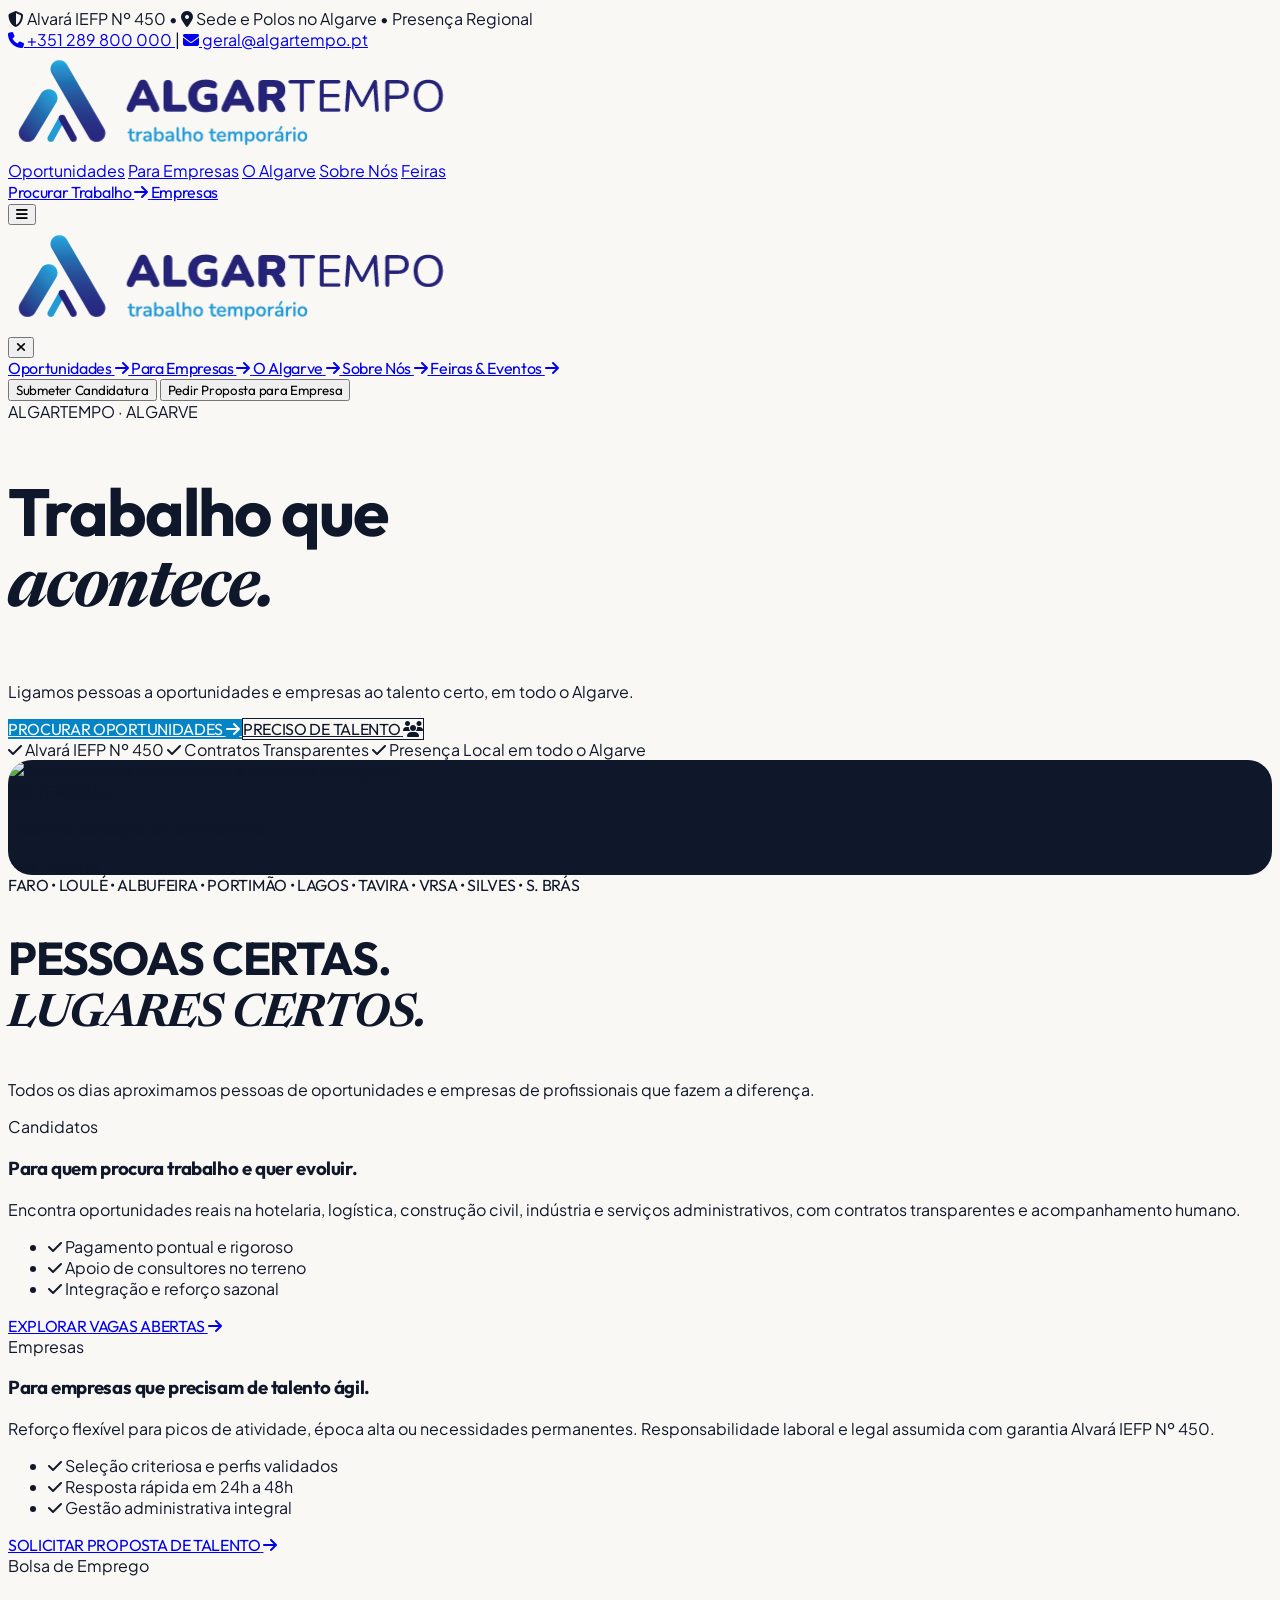
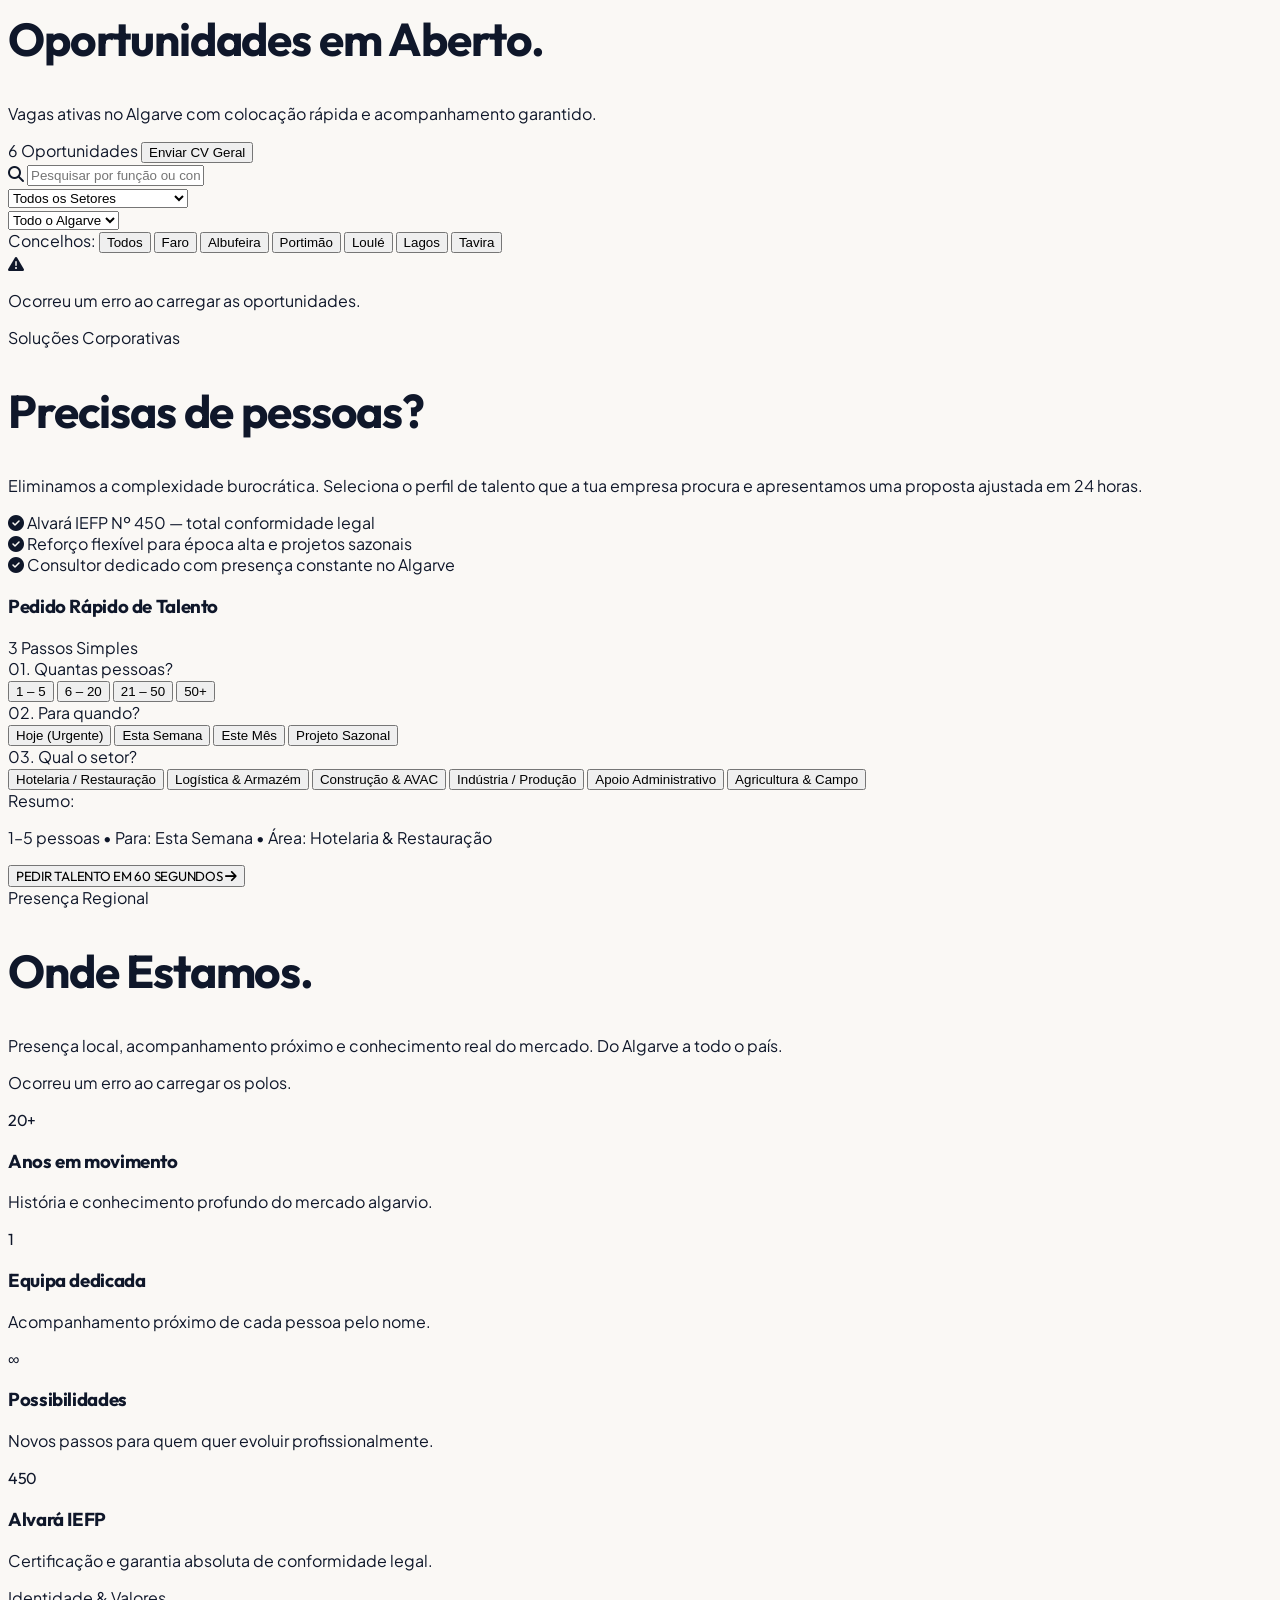
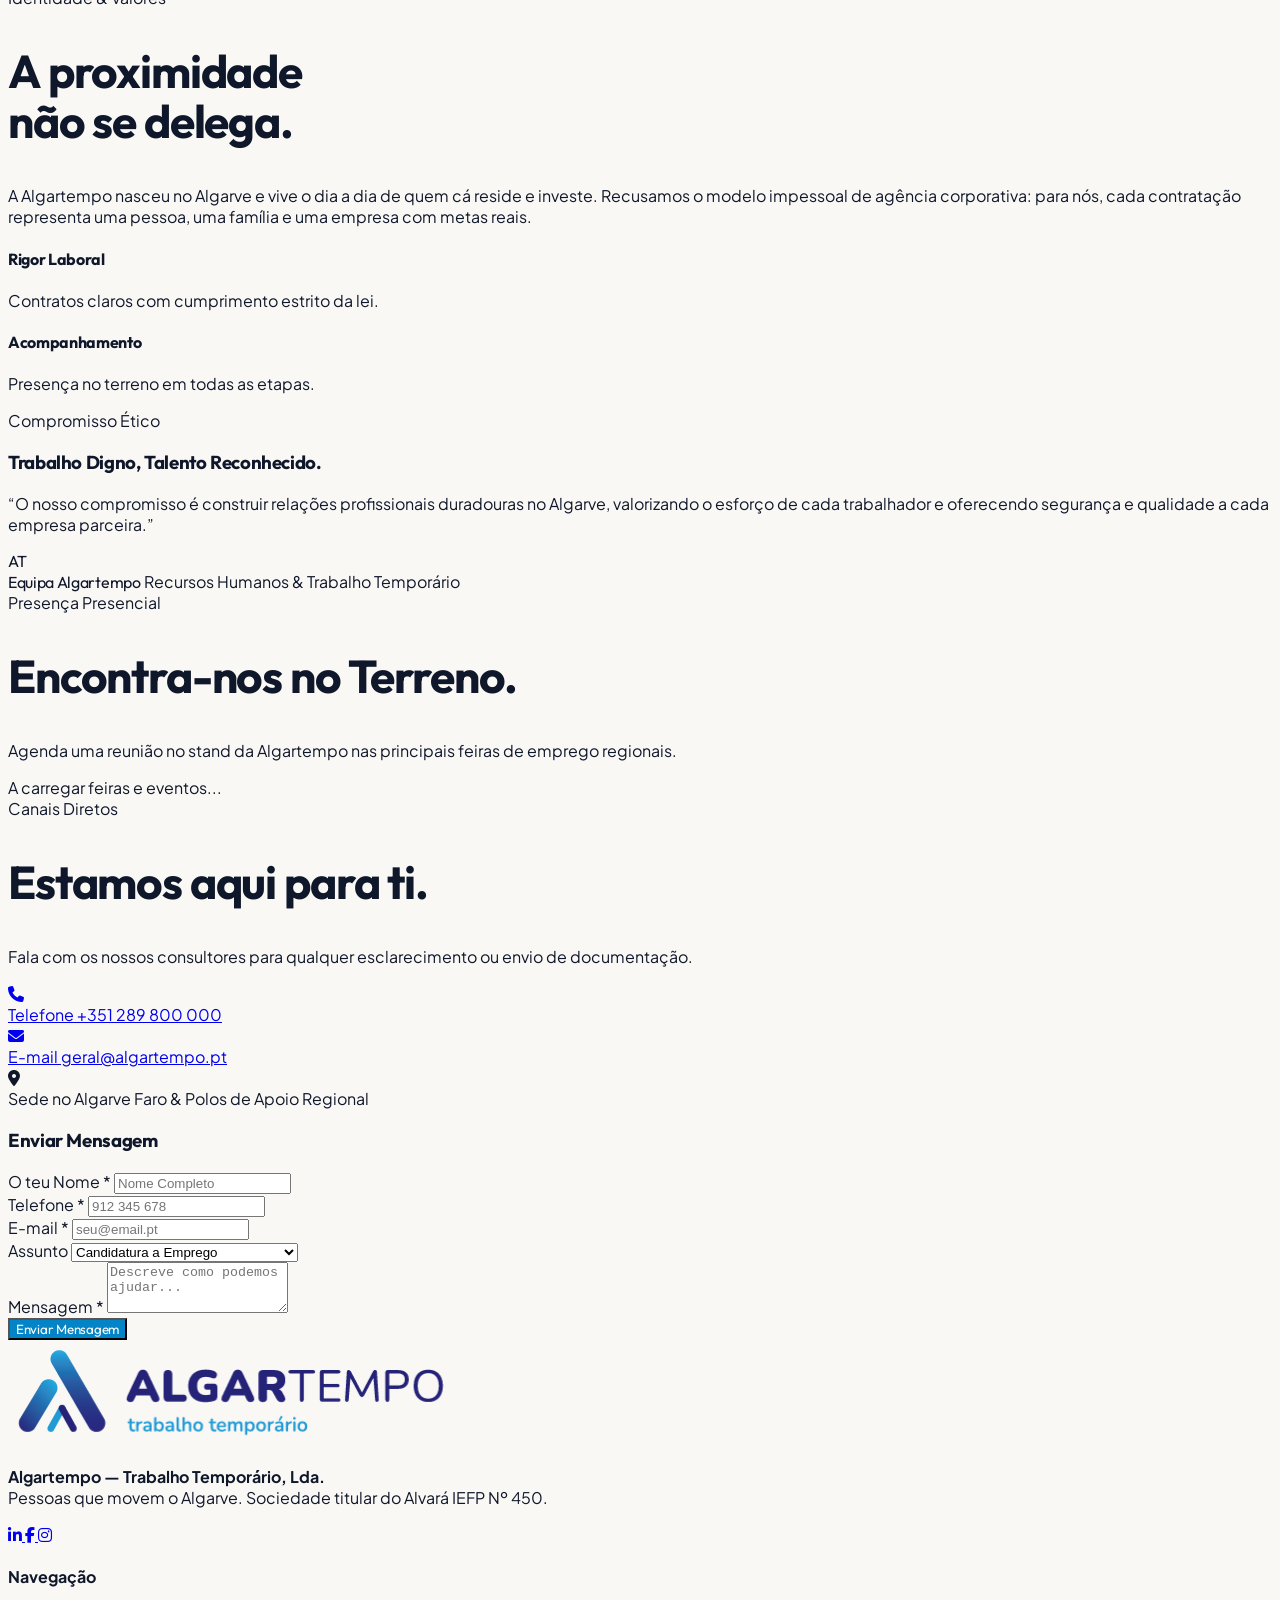
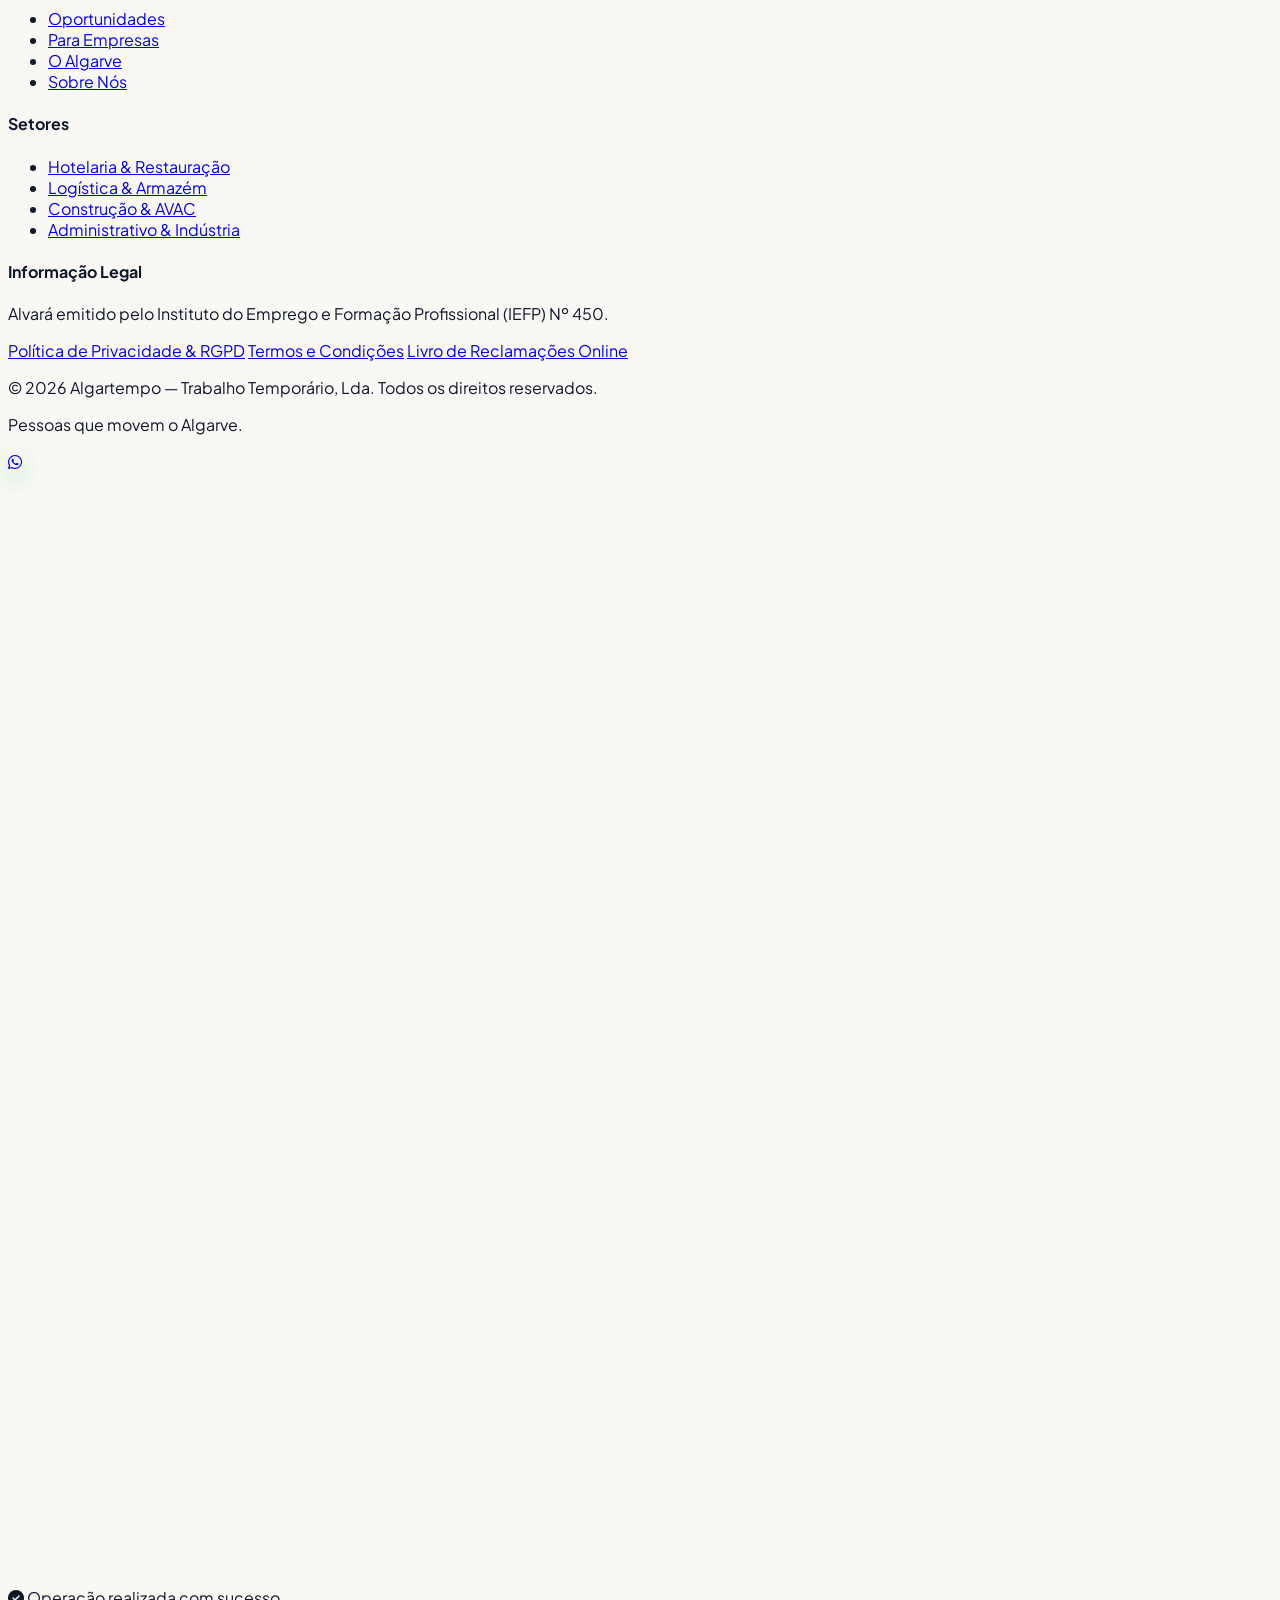
==== commit d5337bf2: "Liga oportunidades aos polos e corrige filtro" ====
--- a/index.html
+++ b/index.html
@@ -3,6 +3,8 @@
 <head>
   <meta charset="UTF-8">
   <meta name="viewport" content="width=device-width, initial-scale=1.0">
+  <script src="https://cdn.jsdelivr.net/npm/@supabase/supabase-js@2"></script>
+<script src="supabase-config.js"></script>
   <title>Algartempo — Trabalho que acontece | Algarve</title>
   <meta name="description" content="Ligamos pessoas a oportunidades e empresas ao talento certo, em todo o Algarve. Trabalho Temporário e Recrutamento Especializado. Alvará IEFP Nº 450.">
   <meta name="keywords" content="Algartempo, trabalho temporario algarve, emprego algarve, recrutamento faro portimao albufeira loule lagos tavira, alvara iefp 450">
@@ -485,103 +487,43 @@
     </div>
   </section>
 
-  <!-- O ALGARVE EM MOVIMENTO (POLOS REGIONAIS) -->
-  <section id="algarve" class="py-20 md:py-28 bg-white border-b border-[#e2d9cc]">
-    <div class="max-w-7xl mx-auto px-4 sm:px-6 lg:px-8">
-      
-      <div class="max-w-2xl mb-14">
-        <span class="text-xs font-bold uppercase tracking-wider text-amber-700 block mb-2">Presença Regional</span>
-        <h2 class="text-section-editorial font-heading font-extrabold text-slate-900 leading-tight">
-          O Algarve em Movimento.
-        </h2>
-        <p class="text-slate-600 text-base mt-2">
-          De Sagres a Vila Real de Santo António, compreendemos os ritmos e as necessidades reais de cada concelho.
+ <!-- O ALGARVE EM MOVIMENTO (POLOS REGIONAIS) -->
+<section id="algarve" class="py-20 md:py-28 bg-white border-b border-[#e2d9cc]">
+
+  <div class="max-w-7xl mx-auto px-4 sm:px-6 lg:px-8">
+
+    <div class="max-w-2xl mb-14">
+      <span class="text-xs font-bold uppercase tracking-wider text-amber-700 block mb-2">
+        Presença Regional
+      </span>
+
+      <h2 class="text-section-editorial font-heading font-extrabold text-slate-900 leading-tight">
+        Onde Estamos.
+      </h2>
+
+      <p class="text-slate-600 text-base mt-2">
+        Presença local, acompanhamento próximo e conhecimento real do mercado.
+        Do Algarve a todo o país.
+      </p>
+    </div>
+
+    <!-- POLOS — carregados pelo Backoffice -->
+    <div
+      id="offices-public-container"
+      class="grid grid-cols-1 md:grid-cols-2 lg:grid-cols-3 gap-6"
+    >
+      <div class="md:col-span-2 lg:col-span-3 py-12 text-center">
+        <i class="fas fa-spinner fa-spin text-2xl text-sky-600 mb-3"></i>
+
+        <p class="text-sm text-slate-500">
+          A carregar os nossos polos...
         </p>
       </div>
-
-      <div class="grid grid-cols-1 md:grid-cols-2 lg:grid-cols-3 gap-6">
-        
-        <!-- Faro -->
-        <div class="editorial-paper rounded-2xl p-6 space-y-3 bg-[#faf8f5]">
-          <div class="flex items-center justify-between border-b border-[#e2d9cc] pb-2.5">
-            <span class="text-xs font-bold text-sky-700 uppercase">Polo Central</span>
-            <span class="text-[11px] text-slate-500">Sede Regional</span>
-          </div>
-          <h3 class="text-xl font-heading font-bold text-slate-900">Faro & Olhão</h3>
-          <p class="text-slate-600 text-xs leading-relaxed">
-            Aeroporto Internacional, serviços corporativos, centros logísticos e distribuição.
-          </p>
-        </div>
-
-        <!-- Albufeira & Loulé -->
-        <div class="editorial-paper rounded-2xl p-6 space-y-3 bg-[#faf8f5]">
-          <div class="flex items-center justify-between border-b border-[#e2d9cc] pb-2.5">
-            <span class="text-xs font-bold text-amber-700 uppercase">Hospitality</span>
-            <span class="text-[11px] text-slate-500">Resorts & Golfe</span>
-          </div>
-          <h3 class="text-xl font-heading font-bold text-slate-900">Albufeira & Loulé</h3>
-          <p class="text-slate-600 text-xs leading-relaxed">
-            Unidades hoteleiras 5*, Vilamoura, Quinta do Lago, restauração e equipas de manutenção técnica.
-          </p>
-        </div>
-
-        <!-- Portimão & Lagos -->
-        <div class="editorial-paper rounded-2xl p-6 space-y-3 bg-[#faf8f5]">
-          <div class="flex items-center justify-between border-b border-[#e2d9cc] pb-2.5">
-            <span class="text-xs font-bold text-emerald-700 uppercase">Barlavento</span>
-            <span class="text-[11px] text-slate-500">Marinas & Eventos</span>
-          </div>
-          <h3 class="text-xl font-heading font-bold text-slate-900">Portimão & Lagos</h3>
-          <p class="text-slate-600 text-xs leading-relaxed">
-            Comércio, turismo de lazer e congressos no Centro do Arade com forte procura de hospitalidade.
-          </p>
-        </div>
-
-        <!-- Tavira & VRSA -->
-        <div class="editorial-paper rounded-2xl p-6 space-y-3 bg-[#faf8f5]">
-          <div class="flex items-center justify-between border-b border-[#e2d9cc] pb-2.5">
-            <span class="text-xs font-bold text-sky-700 uppercase">Sotavento</span>
-            <span class="text-[11px] text-slate-500">Agro & Charme</span>
-          </div>
-          <h3 class="text-xl font-heading font-bold text-slate-900">Tavira & VRSA</h3>
-          <p class="text-slate-600 text-xs leading-relaxed">
-            Agroindústria, hotelaria de charme, gastronomia costeira e projetos de reabilitação.
-          </p>
-        </div>
-
-        <!-- São Brás & Silves -->
-        <div class="editorial-paper rounded-2xl p-6 space-y-3 bg-[#faf8f5]">
-          <div class="flex items-center justify-between border-b border-[#e2d9cc] pb-2.5">
-            <span class="text-xs font-bold text-slate-700 uppercase">Barrocal</span>
-            <span class="text-[11px] text-slate-500">Indústria</span>
-          </div>
-          <h3 class="text-xl font-heading font-bold text-slate-900">São Brás & Silves</h3>
-          <p class="text-slate-600 text-xs leading-relaxed">
-            Transformação de cortiça, entrepostos logísticos e operações de manutenção industrial.
-          </p>
-        </div>
-
-        <!-- Todo o Algarve -->
-        <div class="editorial-paper rounded-2xl p-6 space-y-3 bg-gradient-to-br from-sky-50 to-white border-sky-300">
-          <div class="flex items-center justify-between border-b border-sky-100 pb-2.5">
-            <span class="text-xs font-bold text-sky-800 uppercase">Rede Regional</span>
-            <span class="text-[11px] text-sky-700 font-semibold">100% Presentes</span>
-          </div>
-          <h3 class="text-xl font-heading font-bold text-slate-900">Todo o Algarve</h3>
-          <p class="text-slate-600 text-xs leading-relaxed">
-            Estamos presentes onde o trabalho acontece. Contacta a nossa equipa regional.
-          </p>
-          <div class="pt-2">
-            <button onclick="openApplyModal('Candidatura Regional Algarve')" class="w-full py-2.5 rounded-full bg-sky-600 hover:bg-sky-700 text-white font-heading font-bold text-xs uppercase tracking-wider transition-colors">
-              Falar com a Equipa
-            </button>
-          </div>
-        </div>
-
-      </div>
-
-    </div>
-  </section>
+    </div>
+
+  </div>
+
+</section>
 
   <!-- NÚMEROS COM HISTÓRIA -->
   <section class="py-16 md:py-20 bg-[#f4efe6] border-b border-[#e2d9cc]">
--- a/styles.css
+++ b/styles.css
@@ -160,3 +160,187 @@
   transform: scale(1.08) translateY(-2px);
   box-shadow: 0 12px 30px rgba(37, 211, 102, 0.45);
 }
+
+/* Feiras — Fotografia Editorial */
+.event-editorial {
+  display: grid;
+  grid-template-columns: minmax(260px, 350px) minmax(0, 1fr);
+  gap: 2rem;
+  align-items: stretch;
+  padding: 1rem;
+  background: #ffffff;
+  border: 1px solid var(--alg-border);
+  border-radius: 1.25rem;
+  overflow: hidden;
+}
+
+.event-editorial__image {
+  min-height: 260px;
+  border-radius: 0.95rem;
+  overflow: hidden;
+  background: var(--alg-bg-alt);
+}
+
+.event-editorial__image img {
+  display: block;
+  width: 100%;
+  height: 100%;
+  min-height: 260px;
+  object-fit: cover;
+  transition: transform 0.6s ease;
+}
+
+.event-editorial:hover .event-editorial__image img {
+  transform: scale(1.025);
+}
+
+.event-editorial__content {
+  display: grid;
+  grid-template-columns: auto minmax(0, 1fr) auto;
+  gap: 1.25rem;
+  align-items: center;
+  padding: 1rem 0.75rem 1rem 0;
+}
+
+.event-editorial__date {
+  width: 4.5rem;
+  min-height: 4.5rem;
+  padding: 0.55rem;
+  border: 1px solid #a7f3d0;
+  border-radius: 0.85rem;
+  background: #ecfdf5;
+  color: #047857;
+  display: flex;
+  flex-direction: column;
+  align-items: center;
+  justify-content: center;
+  text-align: center;
+  flex-shrink: 0;
+}
+
+.event-editorial__date span {
+  font-size: 0.55rem;
+  line-height: 1;
+  font-weight: 700;
+  text-transform: uppercase;
+  letter-spacing: 0.08em;
+}
+
+.event-editorial__date strong {
+  margin-top: 0.3rem;
+  font-family: 'Outfit', sans-serif;
+  font-size: 0.78rem;
+  line-height: 1.1;
+}
+
+.event-editorial__status {
+  display: inline-block;
+  margin-bottom: 0.35rem;
+  padding: 0.22rem 0.55rem;
+  border-radius: 0.45rem;
+  background: #d1fae5;
+  color: #065f46;
+  font-size: 0.62rem;
+  font-weight: 700;
+}
+
+.event-editorial__details h3 {
+  margin: 0;
+  color: var(--alg-text-main);
+  font-family: 'Outfit', sans-serif;
+  font-size: clamp(1rem, 1.5vw, 1.25rem);
+  line-height: 1.2;
+  letter-spacing: -0.02em;
+}
+
+.event-editorial__location {
+  margin: 0.4rem 0 0;
+  color: var(--alg-text-muted);
+  font-size: 0.75rem;
+}
+
+.event-editorial__location i {
+  margin-right: 0.3rem;
+  color: var(--alg-blue);
+}
+
+.event-editorial__description {
+  max-width: 48rem;
+  margin: 0.45rem 0 0;
+  color: var(--alg-text-muted);
+  font-size: 0.78rem;
+  line-height: 1.65;
+}
+
+.event-editorial__action {
+  flex-shrink: 0;
+}
+
+.event-editorial__action button {
+  display: inline-flex;
+  align-items: center;
+  justify-content: center;
+  gap: 0.5rem;
+  min-height: 2.7rem;
+  padding: 0.65rem 1rem;
+  border: 0;
+  border-radius: 0.75rem;
+  background: var(--alg-navy);
+  color: #ffffff;
+  font-family: 'Plus Jakarta Sans', sans-serif;
+  font-size: 0.72rem;
+  font-weight: 700;
+  cursor: pointer;
+  transition: transform 0.2s ease, background-color 0.2s ease;
+}
+
+.event-editorial__action button:hover {
+  background: #1e293b;
+  transform: translateY(-1px);
+}
+
+.event-editorial__action i {
+  color: #38bdf8;
+}
+
+@media (max-width: 900px) {
+  .event-editorial {
+    grid-template-columns: minmax(220px, 300px) minmax(0, 1fr);
+    gap: 1.25rem;
+  }
+
+  .event-editorial__content {
+    grid-template-columns: auto minmax(0, 1fr);
+  }
+
+  .event-editorial__action {
+    grid-column: 2;
+  }
+
+  .event-editorial__action button {
+    width: 100%;
+  }
+}
+
+@media (max-width: 640px) {
+  .event-editorial {
+    grid-template-columns: 1fr;
+    gap: 1rem;
+    padding: 0.75rem;
+  }
+
+  .event-editorial__image,
+  .event-editorial__image img {
+    min-height: 220px;
+    height: 220px;
+  }
+
+  .event-editorial__content {
+    grid-template-columns: auto minmax(0, 1fr);
+    padding: 0.25rem 0.25rem 0.75rem;
+  }
+
+  .event-editorial__action {
+    grid-column: 1 / -1;
+  }
+}
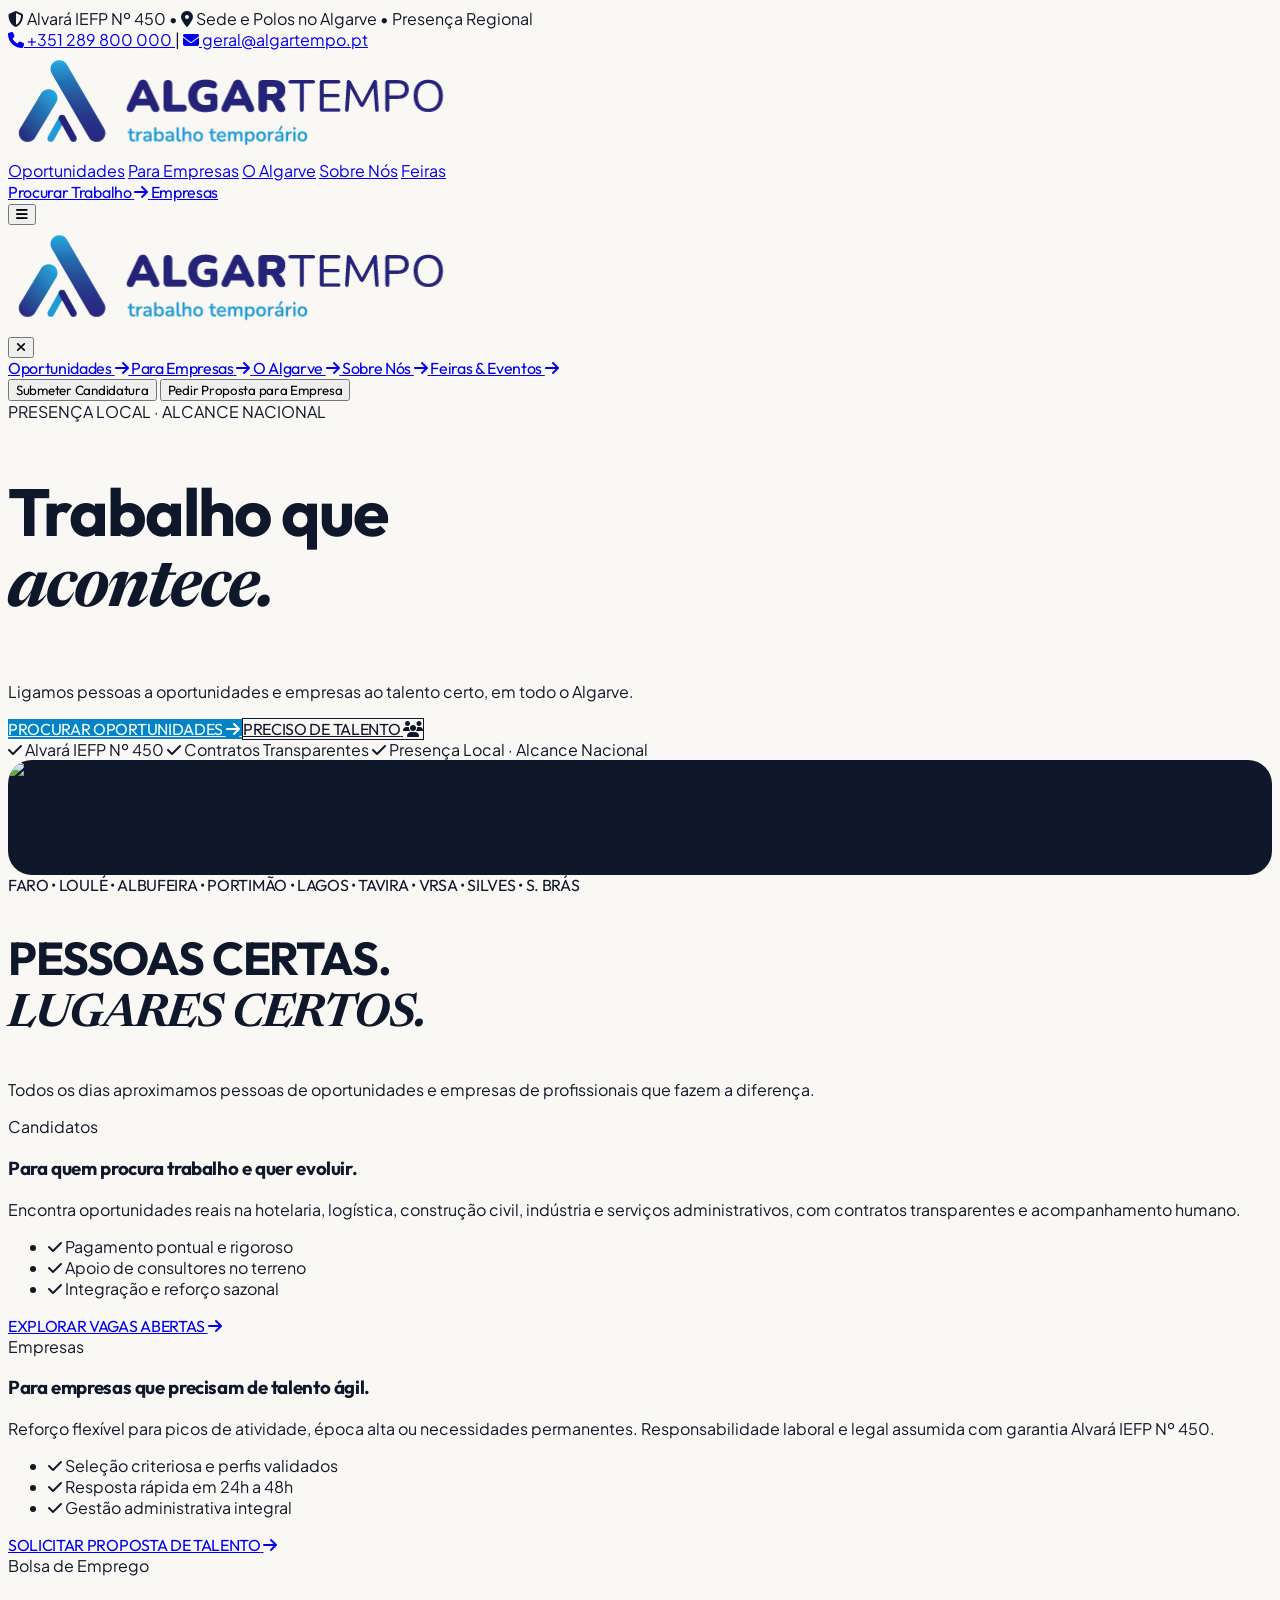
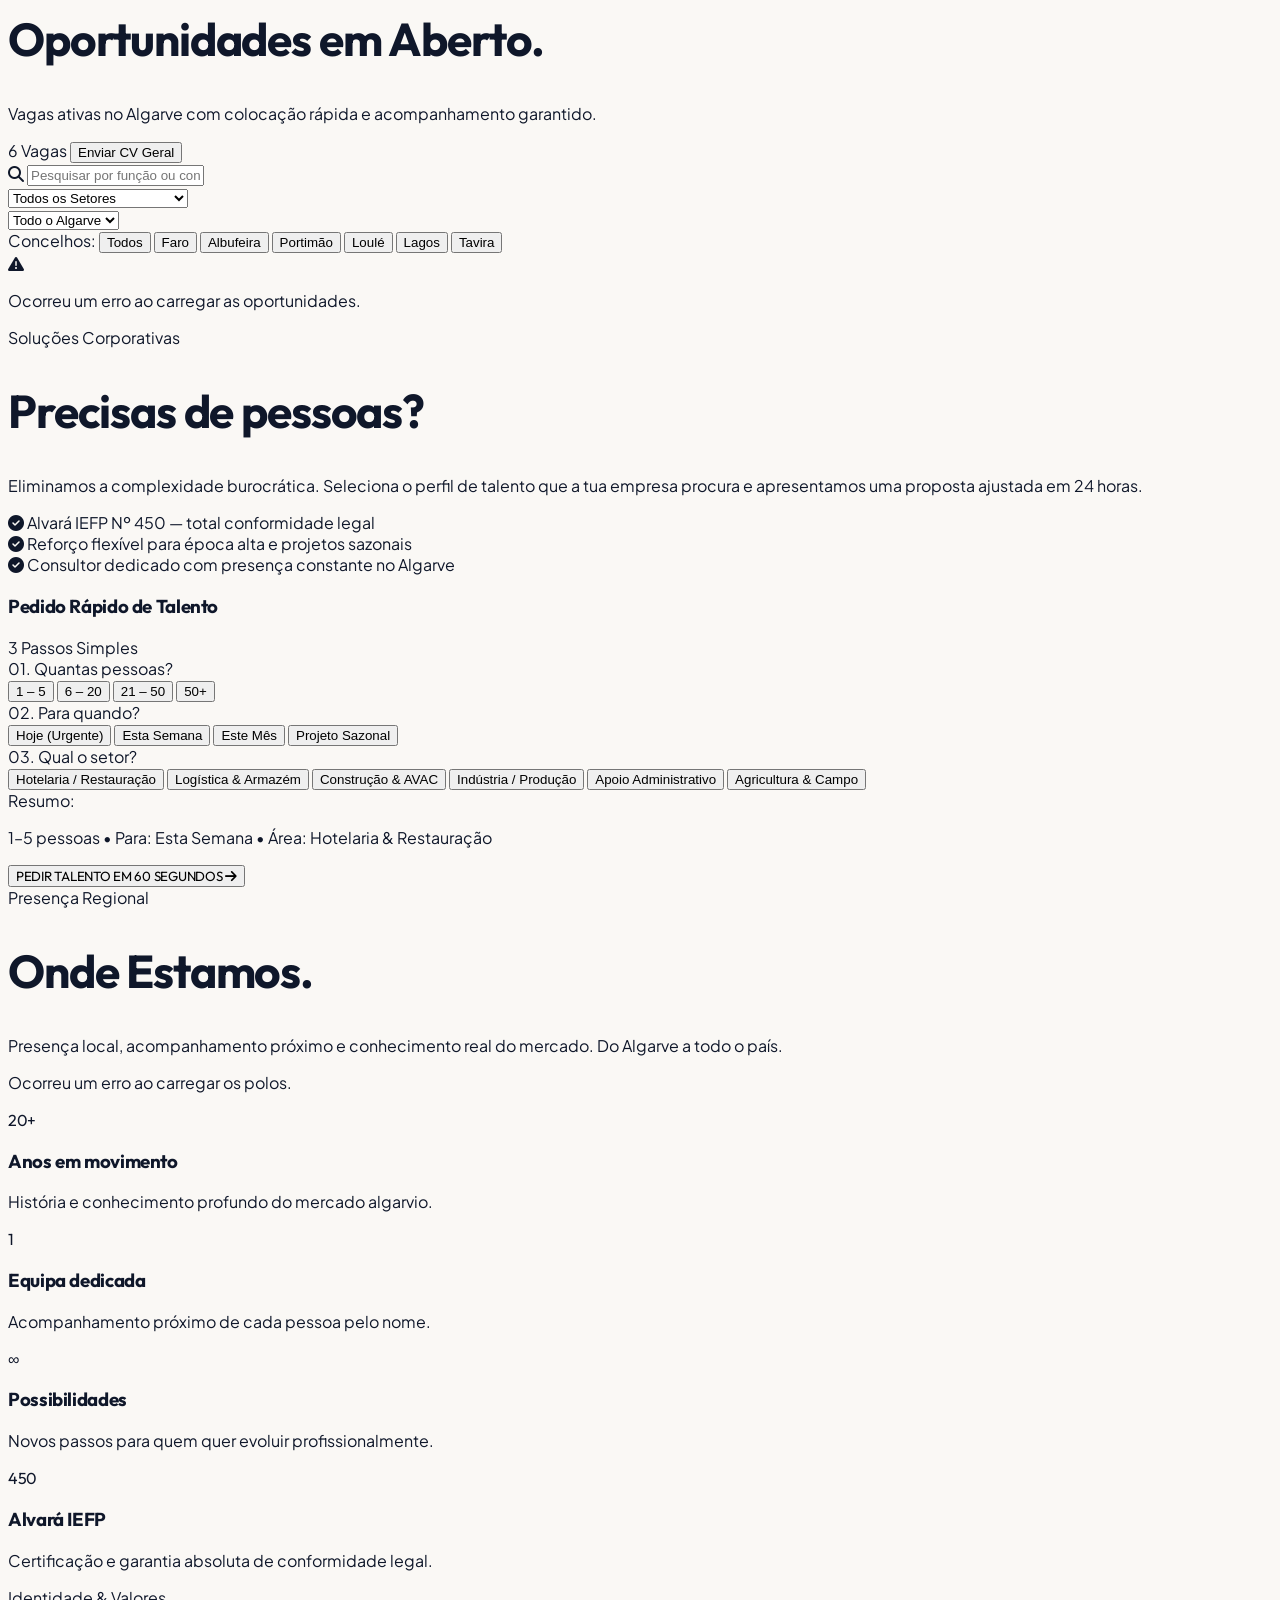
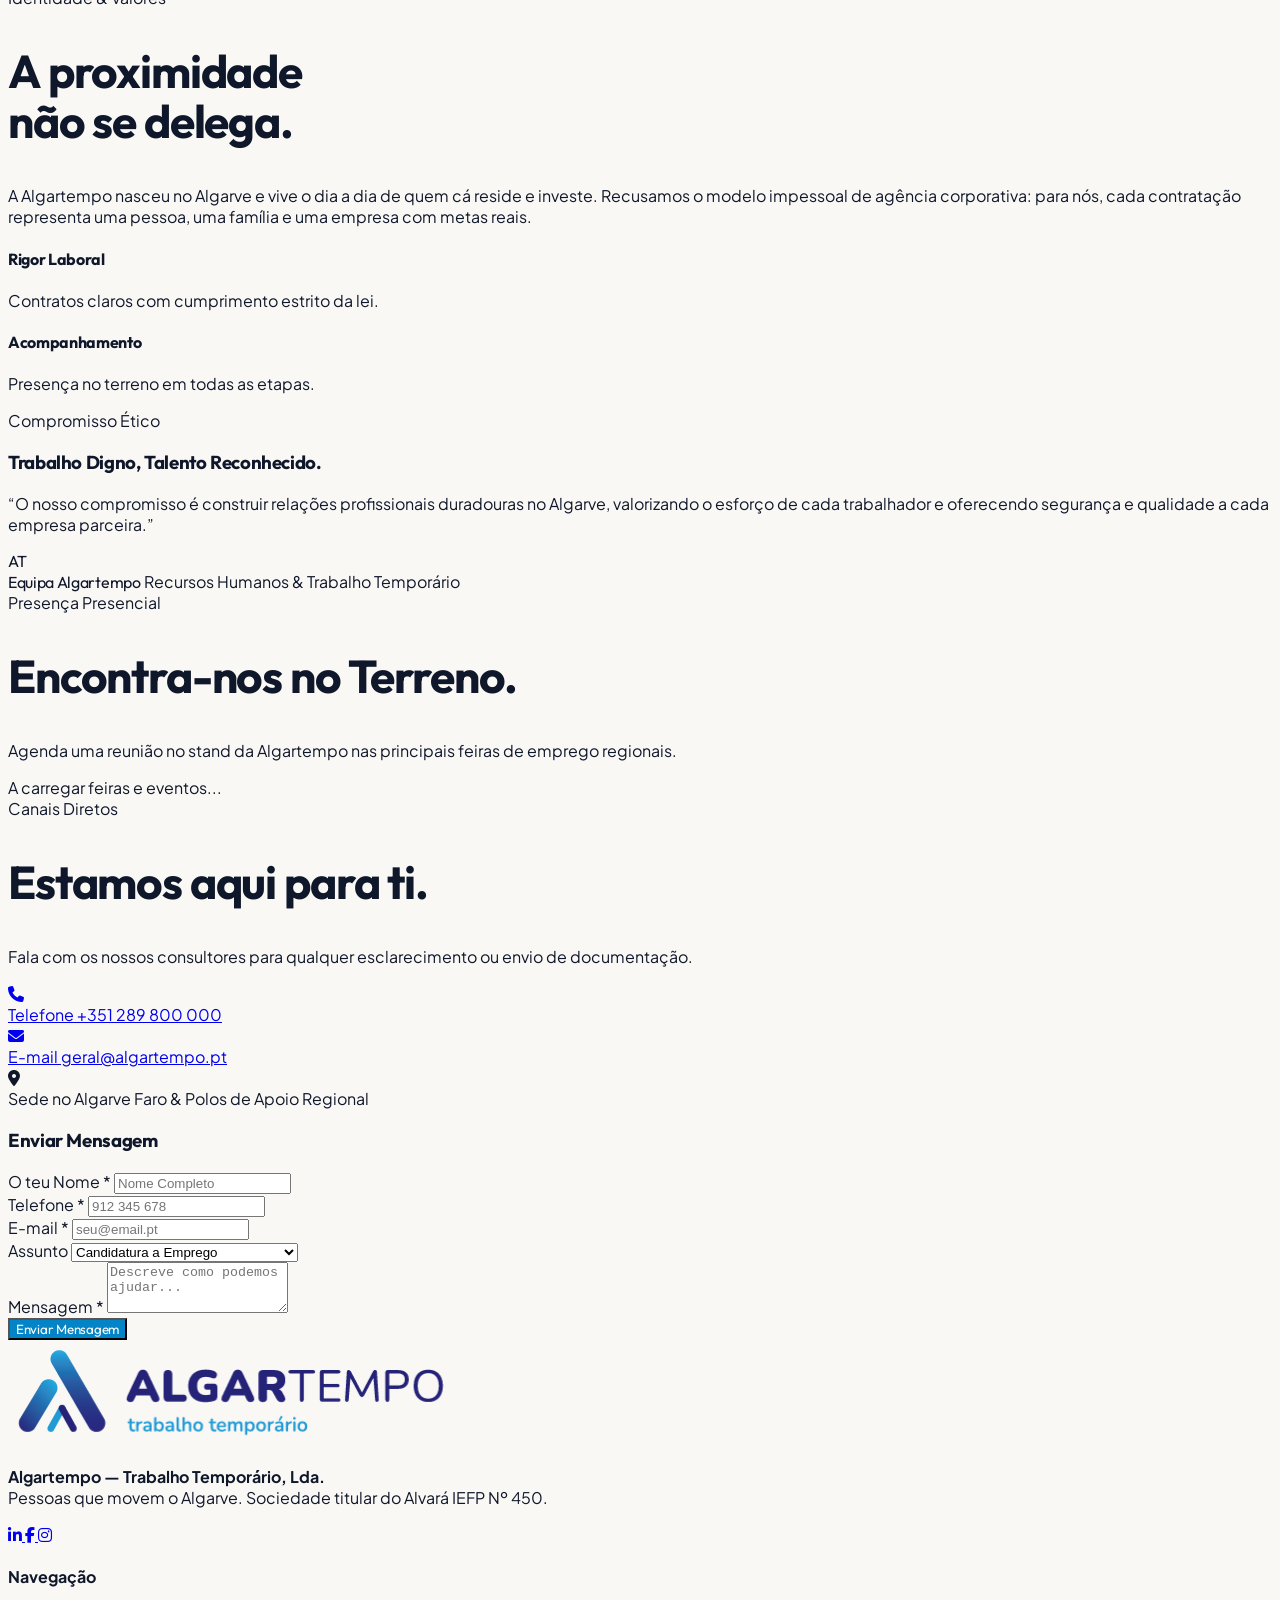
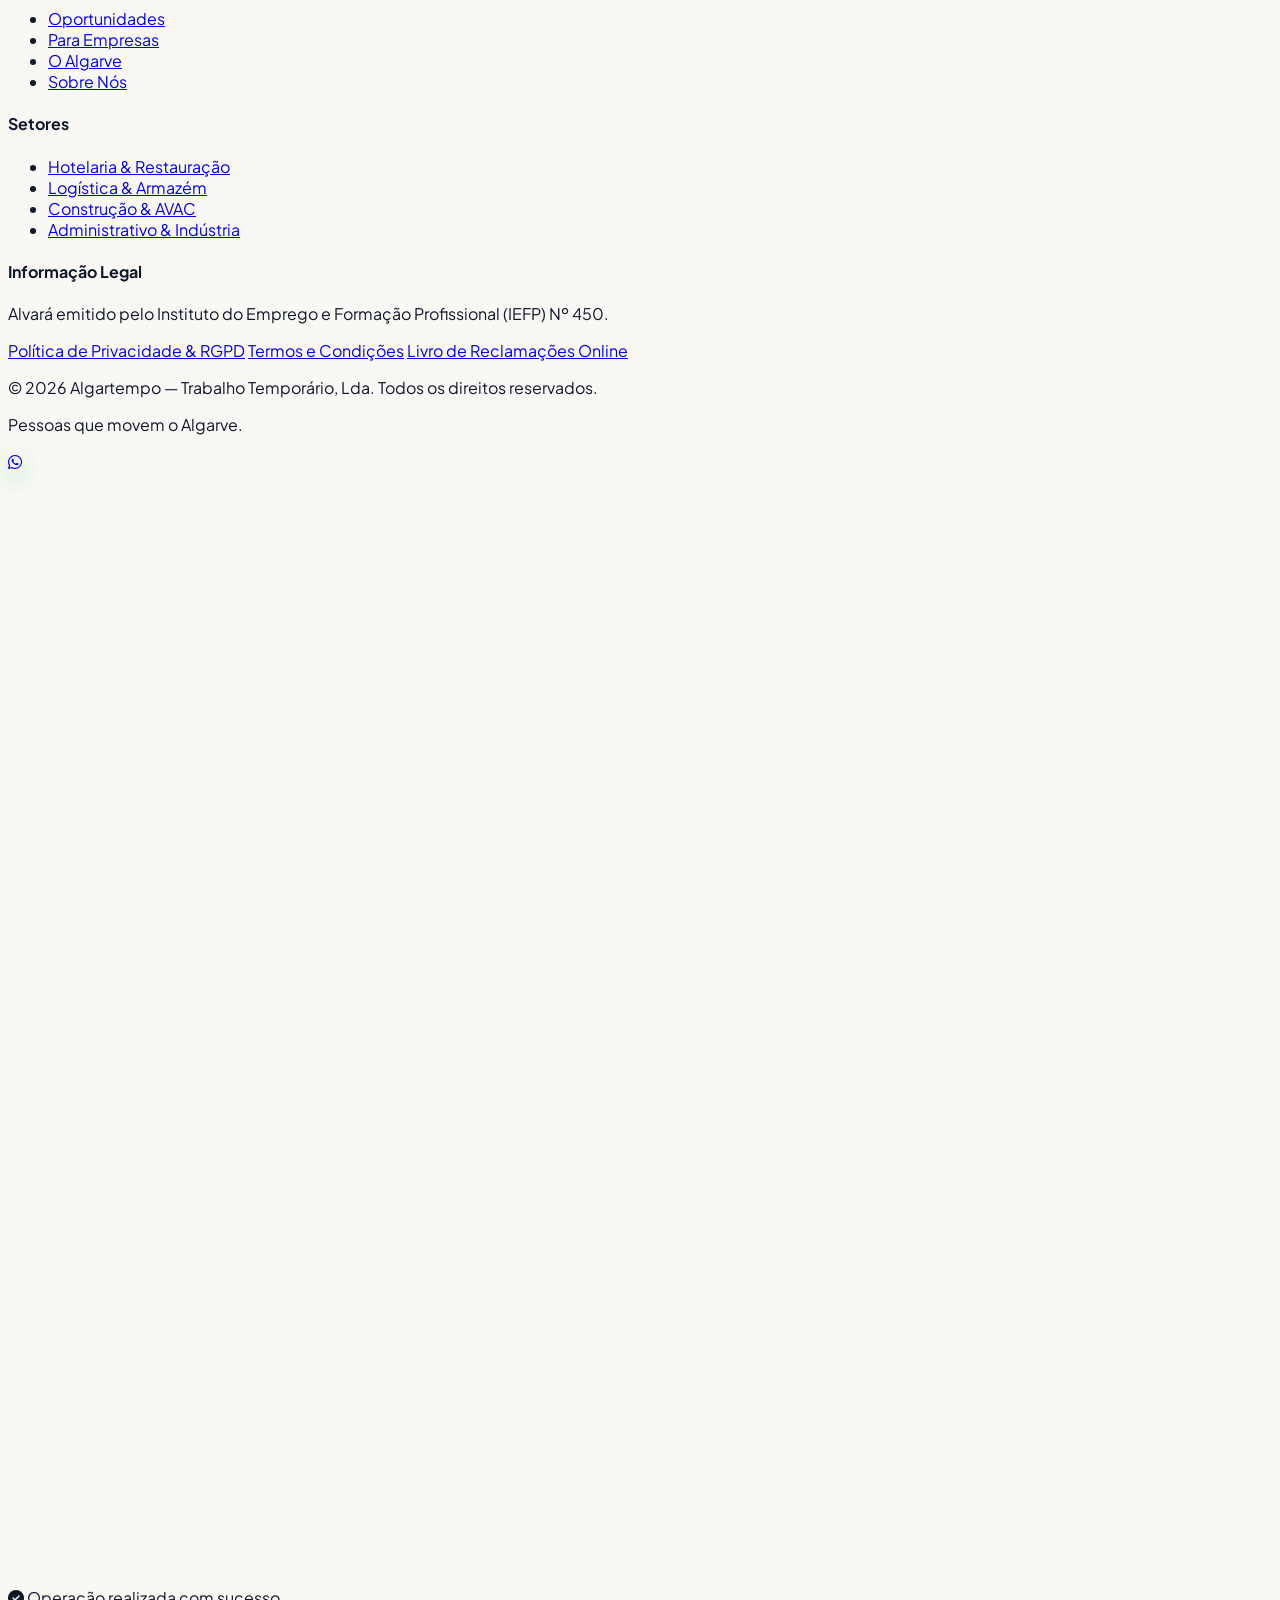
==== commit 017bcf9f: "Liga oportunidades e polos ao Supabase" ====
--- a/index.html
+++ b/index.html
@@ -6,7 +6,7 @@
   <script src="https://cdn.jsdelivr.net/npm/@supabase/supabase-js@2"></script>
 <script src="supabase-config.js"></script>
   <title>Algartempo — Trabalho que acontece | Algarve</title>
-  <meta name="description" content="Ligamos pessoas a oportunidades e empresas ao talento certo, em todo o Algarve. Trabalho Temporário e Recrutamento Especializado. Alvará IEFP Nº 450.">
+  <meta name="description" content="Do Algarve a todo o país, ligamos pessoas a oportunidades e empresas ao talento certo. Recursos Humanos e Recrutamento Especializado. Alvará IEFP Nº 450.">
   <meta name="keywords" content="Algartempo, trabalho temporario algarve, emprego algarve, recrutamento faro portimao albufeira loule lagos tavira, alvara iefp 450">
   
   <!-- Open Graph / Meta -->
@@ -146,7 +146,7 @@
         <div class="lg:col-span-7 space-y-6 md:space-y-8">
           
           <div class="inline-flex items-center gap-2 px-3 py-1 rounded-md bg-[#f4efe6] border border-[#e2d9cc] text-slate-700 text-xs font-semibold tracking-wider uppercase">
-            <span>ALGARTEMPO &middot; ALGARVE</span>
+            <span>PRESENÇA LOCAL &middot; ALCANCE NACIONAL</span>
           </div>
 
           <h1 class="font-heading font-extrabold text-hero-editorial text-slate-900 tracking-tight">
@@ -180,7 +180,7 @@
               <i class="fas fa-check text-sky-600"></i> Contratos Transparentes
             </span>
             <span class="flex items-center gap-2">
-              <i class="fas fa-check text-sky-600"></i> Presença Local em todo o Algarve
+              <i class="fas fa-check text-sky-600"></i> Presença Local · Alcance Nacional
             </span>
           </div>
 
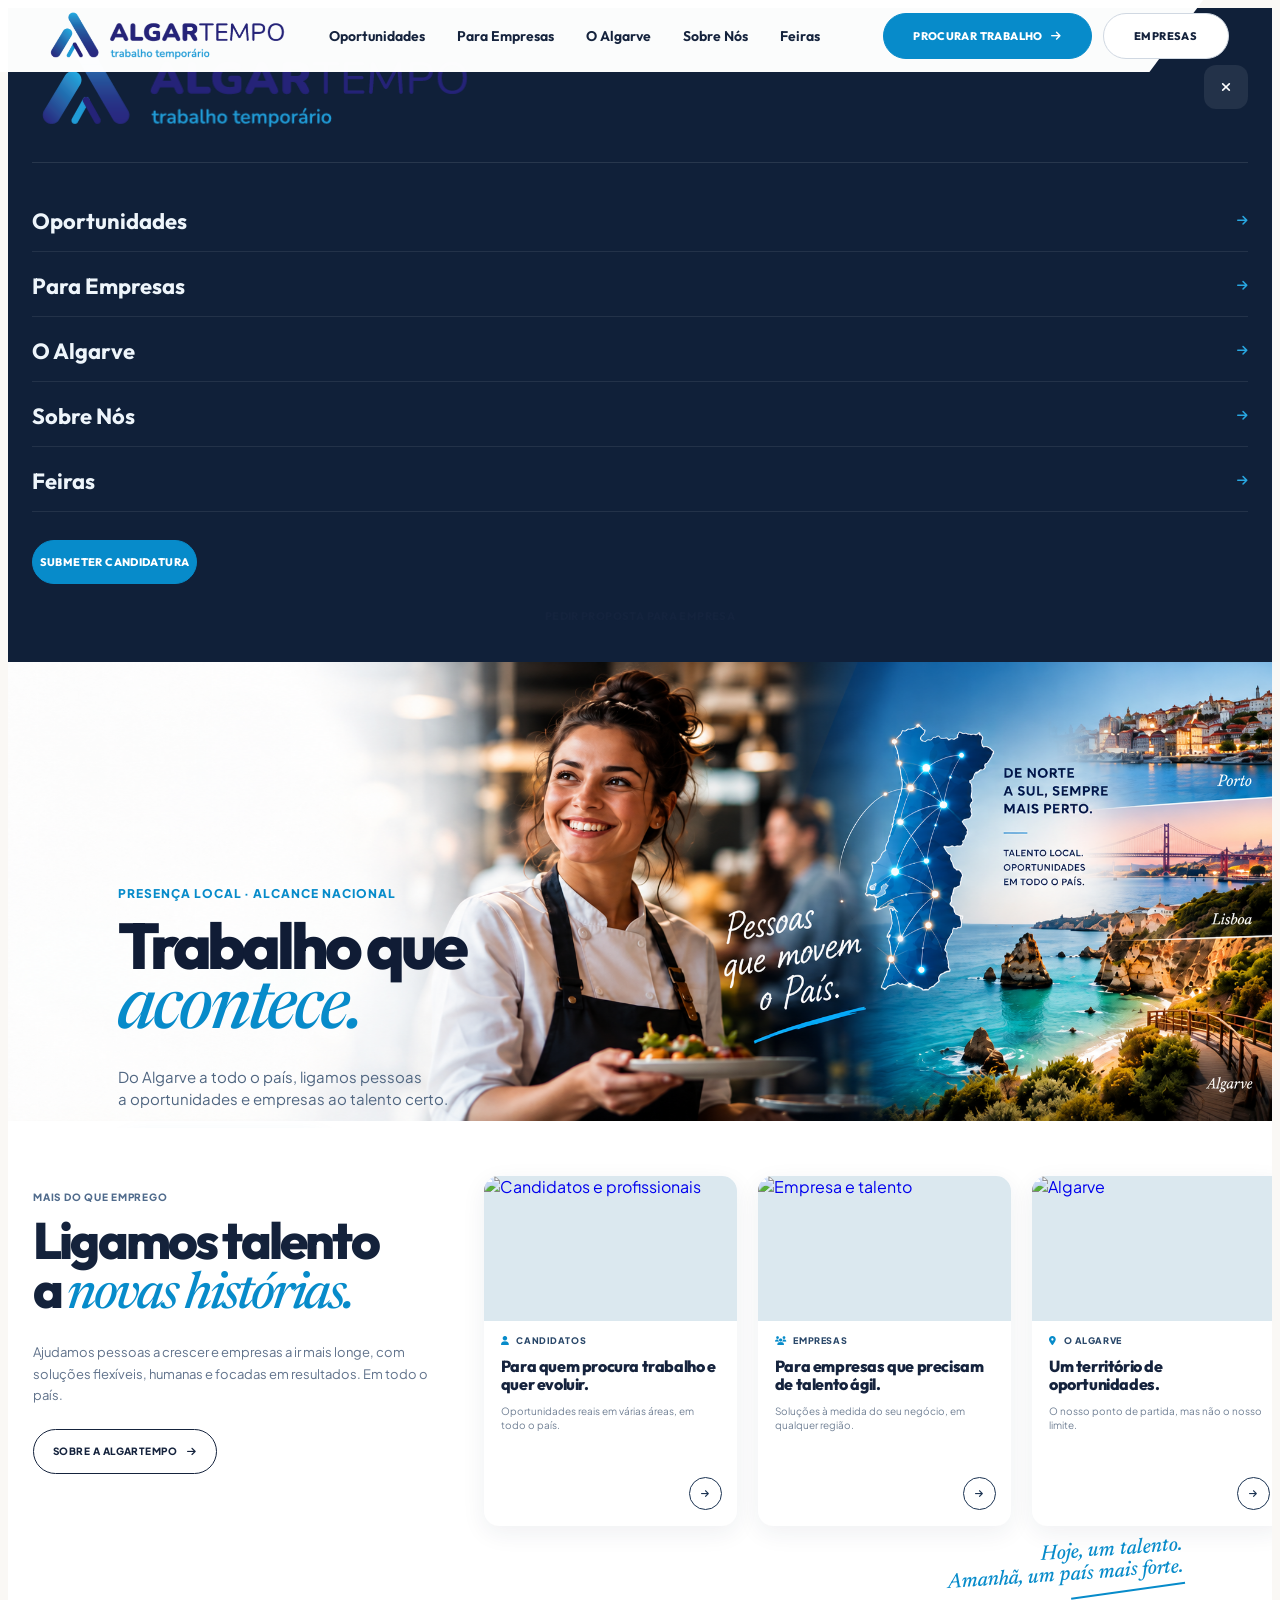
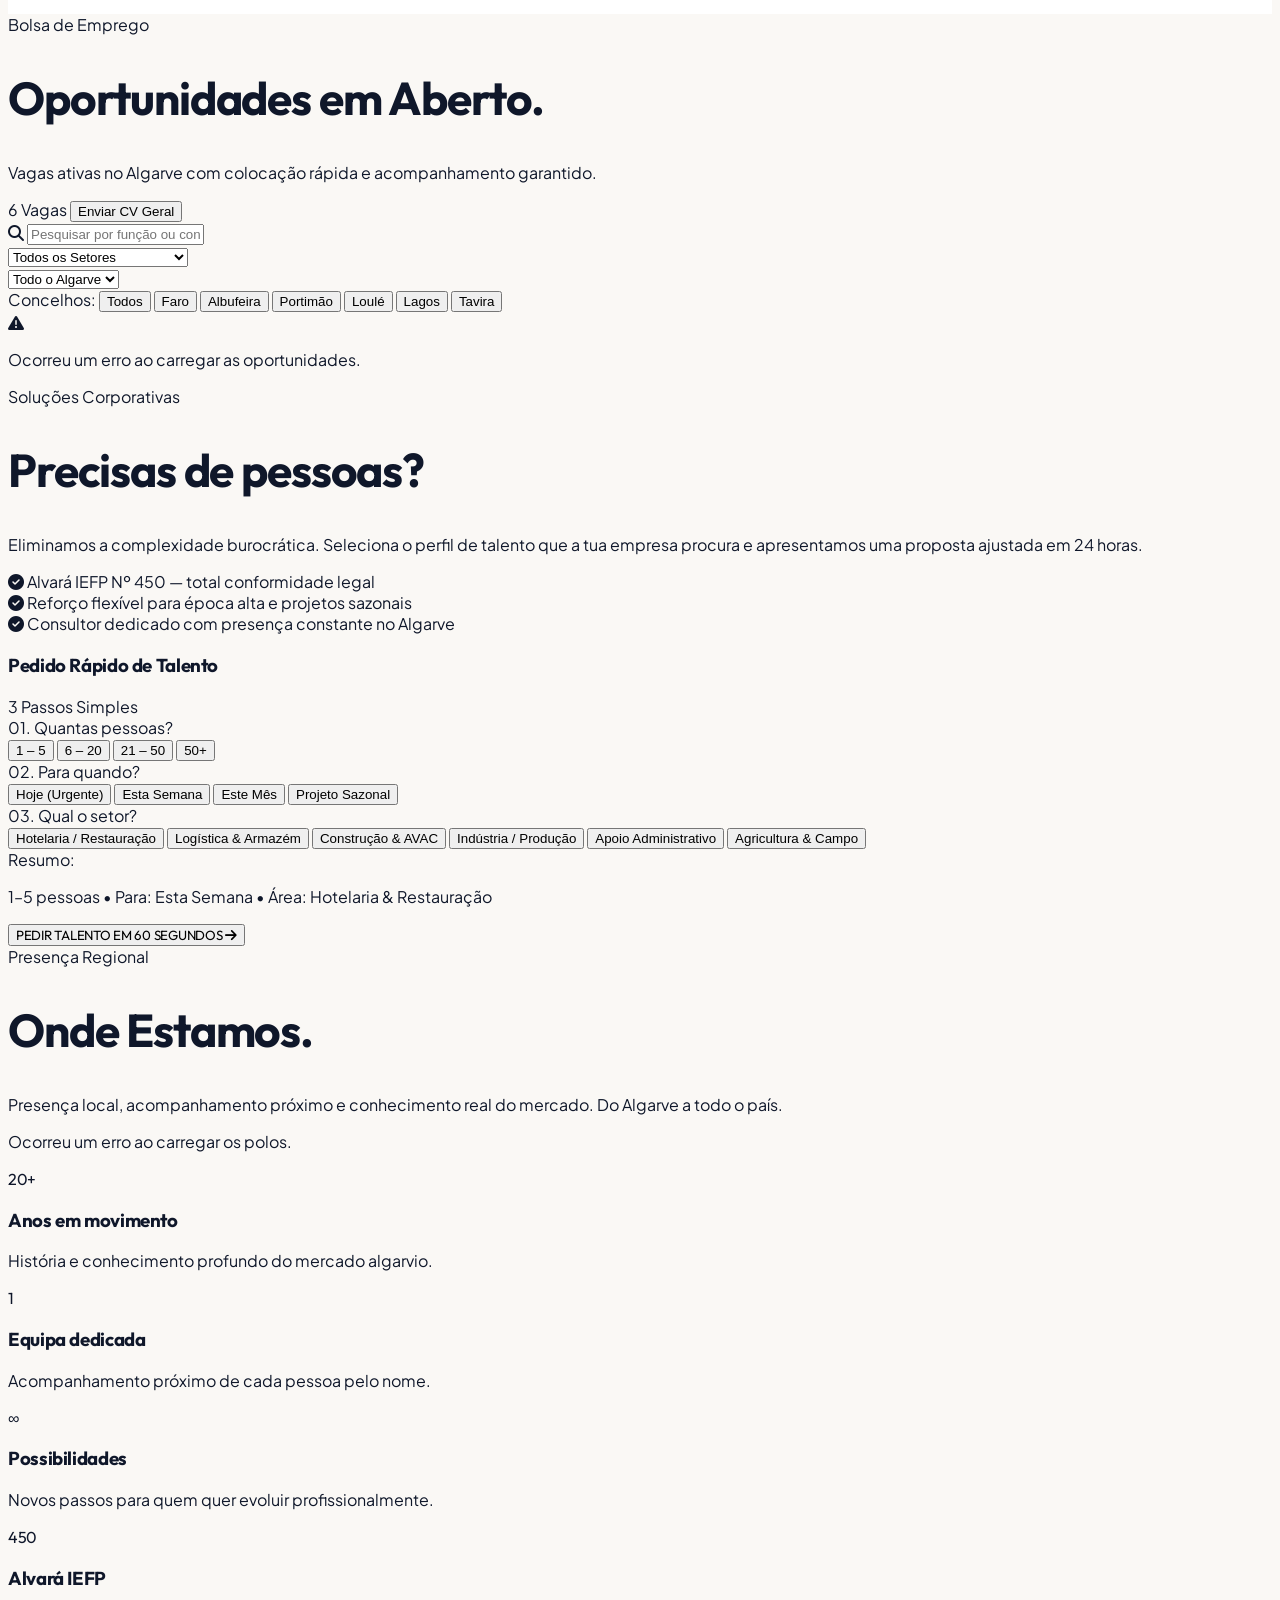
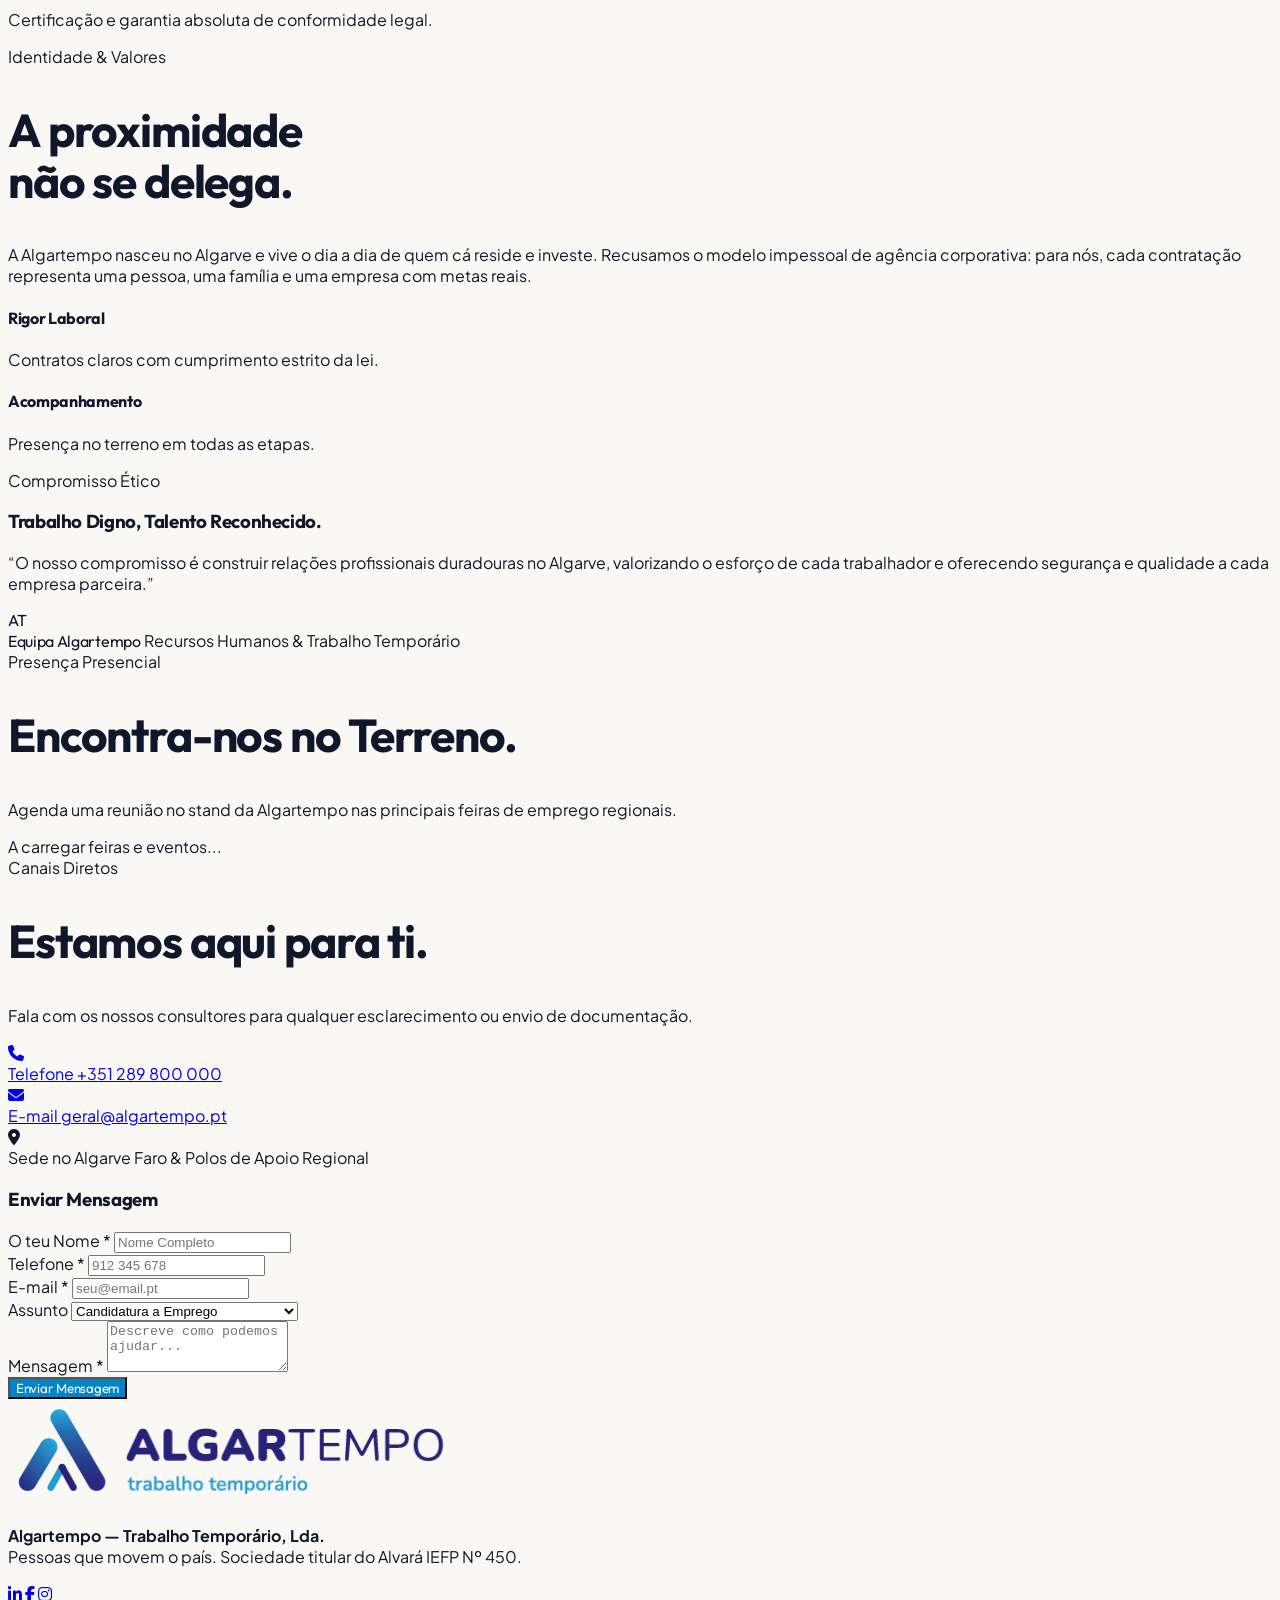
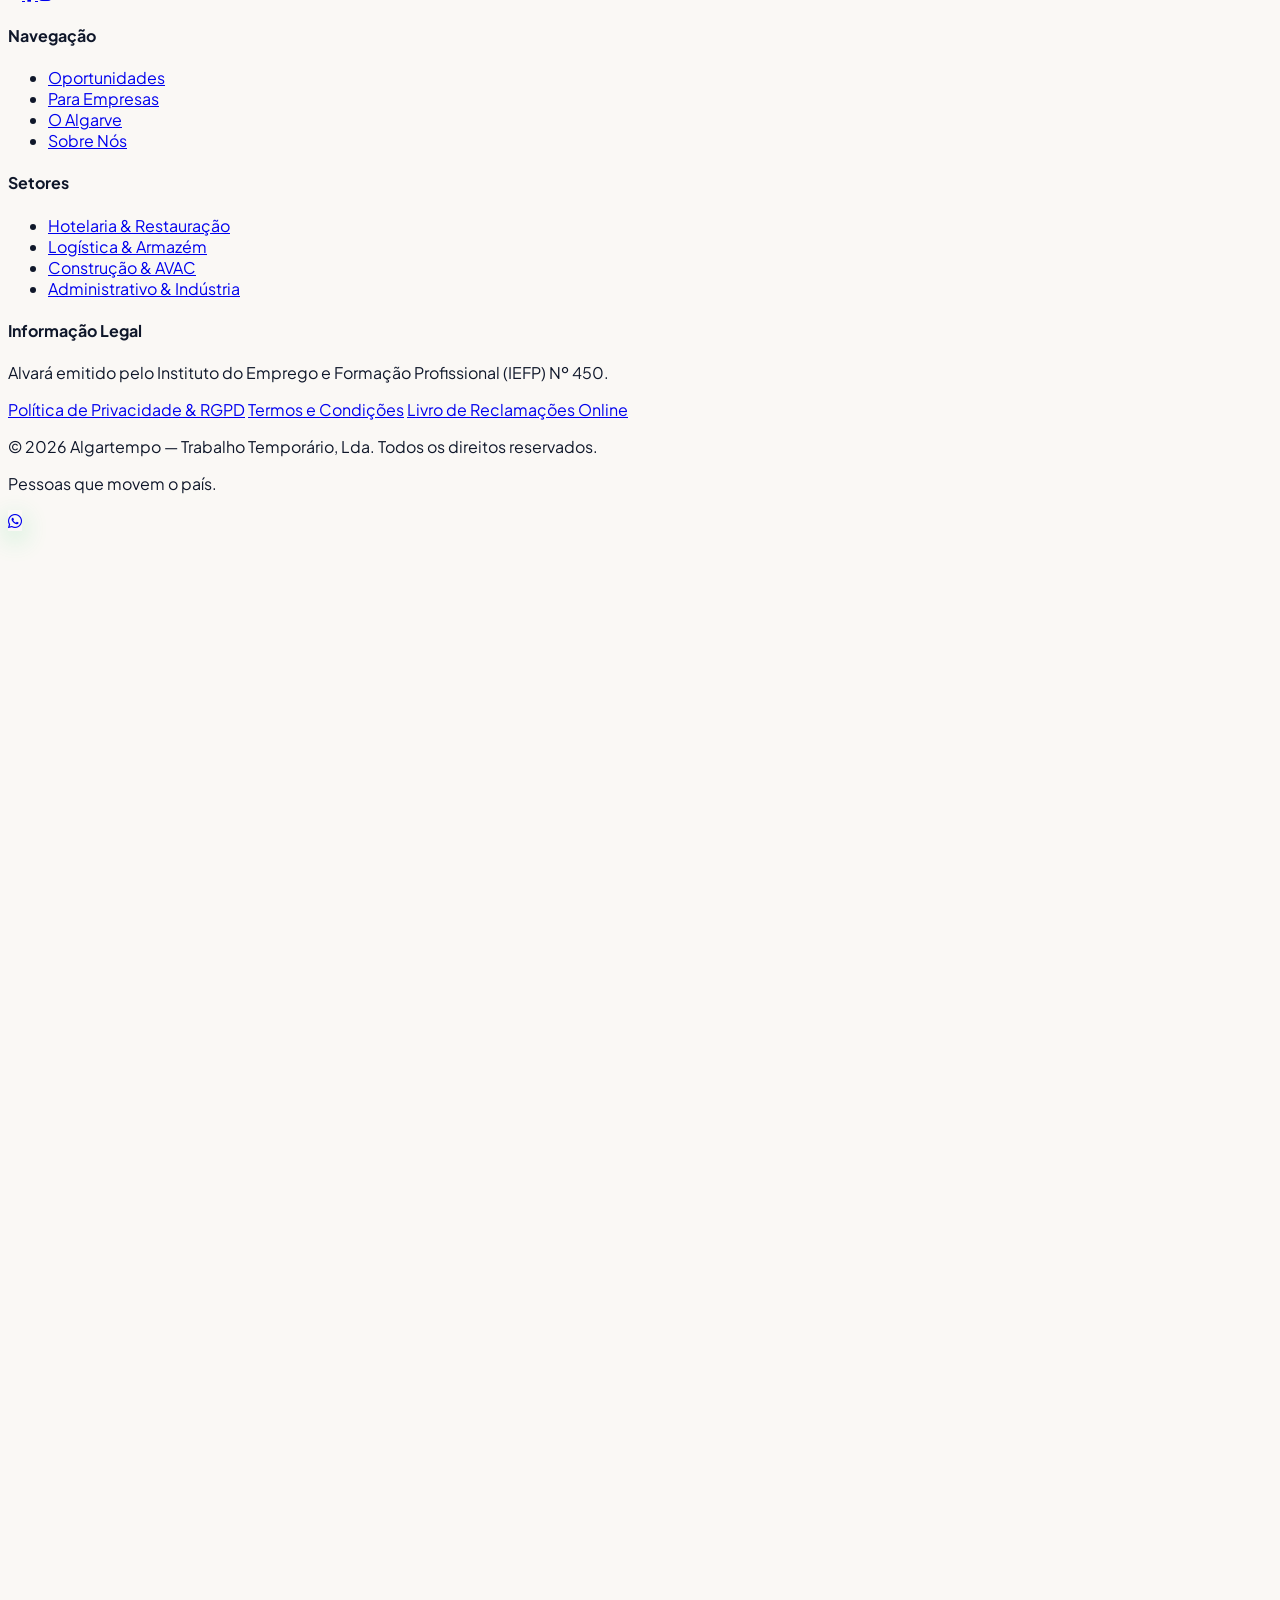
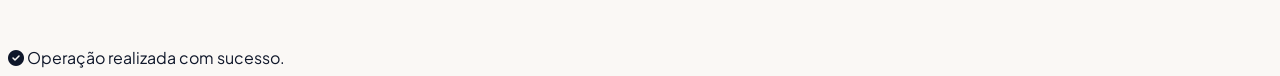
==== commit b1c54f2b: "Ajusta homepage e header" ====
--- a/index.html
+++ b/index.html
@@ -5,13 +5,13 @@
   <meta name="viewport" content="width=device-width, initial-scale=1.0">
   <script src="https://cdn.jsdelivr.net/npm/@supabase/supabase-js@2"></script>
 <script src="supabase-config.js"></script>
-  <title>Algartempo — Trabalho que acontece | Algarve</title>
+  <title>Algartempo — Trabalho que acontece | Portugal</title>
   <meta name="description" content="Do Algarve a todo o país, ligamos pessoas a oportunidades e empresas ao talento certo. Recursos Humanos e Recrutamento Especializado. Alvará IEFP Nº 450.">
   <meta name="keywords" content="Algartempo, trabalho temporario algarve, emprego algarve, recrutamento faro portimao albufeira loule lagos tavira, alvara iefp 450">
   
   <!-- Open Graph / Meta -->
-  <meta property="og:title" content="Algartempo — Pessoas que movem o Algarve">
-  <meta property="og:description" content="Ligamos pessoas a oportunidades e empresas ao talento certo, em todo o Algarve.">
+  <meta property="og:title" content="Algartempo — Pessoas que movem o país">
+  <meta property="og:description" content="Ligamos pessoas a oportunidades e empresas ao talento certo, do Algarve a todo o país.">
   <meta property="og:image" content="logo.png">
   <meta property="og:type" content="website">
   
@@ -30,279 +30,359 @@
 
 <body class="bg-[#faf8f5] text-slate-900 antialiased selection:bg-sky-600 selection:text-white">
 
-  <!-- Top Announcement Bar -->
-  <div class="bg-[#0f172a] text-slate-300 text-xs py-2.5 px-4 border-b border-slate-800">
-    <div class="max-w-7xl mx-auto flex flex-wrap items-center justify-between gap-3">
-      <div class="flex items-center gap-4 text-[11px] sm:text-xs">
-        <span class="flex items-center gap-1.5 text-sky-400 font-semibold">
-          <i class="fas fa-shield-alt"></i> Alvará IEFP Nº 450
+
+  <!-- HEADER -->
+  <header class="reference-header">
+    <div class="reference-header__inner">
+      <a href="#inicio" class="reference-logo" aria-label="Algartempo — página inicial">
+        <img src="logo.png" alt="Algartempo — Trabalho Temporário">
+      </a>
+
+      <nav class="reference-nav" aria-label="Navegação principal">
+        <a href="#vagas">Oportunidades</a>
+        <a href="#empresas">Para Empresas</a>
+        <a href="#algarve">O Algarve</a>
+        <a href="#sobre">Sobre Nós</a>
+        <a href="#eventos">Feiras</a>
+      </nav>
+
+      <div class="reference-actions">
+        <a href="#vagas" class="reference-cta reference-cta--blue">
+          PROCURAR TRABALHO <i class="fas fa-arrow-right"></i>
+        </a>
+        <a href="#empresas" class="reference-cta reference-cta--white">EMPRESAS</a>
+      </div>
+
+      <button id="mobile-menu-toggle" class="reference-mobile-toggle" aria-label="Abrir menu">
+        <i class="fas fa-bars"></i>
+      </button>
+    </div>
+  </header>
+
+  <!-- MENU MOBILE -->
+  <div id="mobile-drawer" class="reference-mobile-drawer fixed inset-0 z-50 transform translate-x-full transition-transform duration-300 lg:hidden">
+    <div class="reference-mobile-drawer__top">
+      <a href="#inicio" class="bg-white rounded-xl px-3 py-2">
+        <img src="logo.png" alt="Algartempo" class="h-10 w-auto">
+      </a>
+      <button id="mobile-menu-close" class="reference-mobile-close" aria-label="Fechar menu">
+        <i class="fas fa-times"></i>
+      </button>
+    </div>
+
+    <nav class="reference-mobile-nav">
+      <a href="#vagas" class="mobile-drawer-link">Oportunidades <i class="fas fa-arrow-right"></i></a>
+      <a href="#empresas" class="mobile-drawer-link">Para Empresas <i class="fas fa-arrow-right"></i></a>
+      <a href="#algarve" class="mobile-drawer-link">O Algarve <i class="fas fa-arrow-right"></i></a>
+      <a href="#sobre" class="mobile-drawer-link">Sobre Nós <i class="fas fa-arrow-right"></i></a>
+      <a href="#eventos" class="mobile-drawer-link">Feiras <i class="fas fa-arrow-right"></i></a>
+    </nav>
+
+    <div class="reference-mobile-actions">
+      <button onclick="openApplyModal('Candidatura Espontânea')" class="reference-cta reference-cta--blue w-full justify-center">
+        SUBMETER CANDIDATURA
+      </button>
+      <button onclick="openB2BModal()" class="reference-cta reference-cta--dark w-full justify-center">
+        PEDIR PROPOSTA PARA EMPRESA
+      </button>
+    </div>
+  </div>
+
+
+  <!-- HERO — DIREÇÃO VISUAL DA REFERÊNCIA -->
+  <section id="inicio" class="reference-hero">
+
+    <div class="reference-hero__content">
+
+      <div class="reference-hero__copy">
+        <span class="reference-hero__eyebrow">
+          PRESENÇA LOCAL · ALCANCE NACIONAL
         </span>
-        <span class="hidden sm:inline text-slate-600">•</span>
-        <span class="hidden sm:flex items-center gap-1.5 text-slate-300">
-          <i class="fas fa-map-marker-alt text-amber-400"></i> Sede e Polos no Algarve • Presença Regional
+
+        <h1 class="reference-hero__title">
+          Trabalho que<br>
+          <em>acontece.</em>
+        </h1>
+
+        <p class="reference-hero__text">
+          Do Algarve a todo o país, ligamos pessoas<br class="desktop-only">
+          a oportunidades e empresas ao talento certo.
+        </p>
+
+        <div class="reference-hero__buttons">
+          <a href="#vagas" class="reference-hero-btn reference-hero-btn--blue">
+            PROCURAR OPORTUNIDADES
+            <i class="fas fa-arrow-right"></i>
+          </a>
+
+          <a href="#empresas" class="reference-hero-btn reference-hero-btn--outline">
+            SOU EMPRESA
+            <i class="fas fa-users"></i>
+          </a>
+        </div>
+      </div>
+
+
+      <!-- IMAGEM CENTRAL -->
+      <div class="reference-hero__person">
+        <img
+          src="https://images.unsplash.com/photo-1556910103-1c02745aae4d?auto=format&fit=crop&w=1200&q=88"
+          alt="Profissional em contexto de trabalho"
+        >
+      </div>
+
+
+      <!-- BLOCO NACIONAL -->
+      <div class="reference-hero__country">
+
+        <div class="reference-map">
+          <svg viewBox="0 0 180 360" role="img" aria-label="Mapa estilizado de Portugal">
+            <defs>
+              <linearGradient id="ptMapGradient" x1="0" y1="0" x2="1" y2="1">
+                <stop offset="0%" stop-color="#0b4d91"/>
+                <stop offset="100%" stop-color="#078ed1"/>
+              </linearGradient>
+            </defs>
+
+            <path
+              d="M76 8
+                 C68 25 72 39 64 54
+                 C57 68 61 79 54 92
+                 C48 104 50 116 42 128
+                 C34 141 38 153 31 166
+                 C24 180 31 192 27 206
+                 C23 219 31 230 27 244
+                 C24 257 34 267 31 282
+                 C29 295 39 305 37 318
+                 C35 330 44 341 55 347
+                 L77 350
+                 C83 337 79 326 87 313
+                 C94 302 89 290 98 279
+                 C105 267 99 255 108 244
+                 C117 231 110 219 119 207
+                 C128 195 120 181 129 169
+                 C137 156 129 143 138 130
+                 C146 117 138 105 145 92
+                 C151 79 143 67 147 54
+                 C151 42 140 30 137 20
+                 L117 13
+                 L98 2 Z"
+              fill="url(#ptMapGradient)"
+            />
+
+            <g class="reference-map__lines">
+              <path d="M69 56 L111 93 L91 142 L122 183 L82 224 L101 276 L62 319"/>
+              <path d="M111 93 L139 72"/>
+              <path d="M91 142 L53 165"/>
+              <path d="M122 183 L76 194"/>
+              <path d="M82 224 L43 245"/>
+              <path d="M101 276 L63 280"/>
+            </g>
+
+            <g class="reference-map__nodes">
+              <circle cx="69" cy="56" r="5"/>
+              <circle cx="111" cy="93" r="5"/>
+              <circle cx="91" cy="142" r="5"/>
+              <circle cx="122" cy="183" r="5"/>
+              <circle cx="82" cy="224" r="5"/>
+              <circle cx="101" cy="276" r="5"/>
+              <circle cx="62" cy="319" r="5"/>
+              <circle cx="139" cy="72" r="4"/>
+              <circle cx="53" cy="165" r="4"/>
+              <circle cx="43" cy="245" r="4"/>
+            </g>
+          </svg>
+        </div>
+
+        <div class="reference-hero__country-copy">
+          <span class="reference-script">Pessoas que<br>movem o País.</span>
+
+          <div class="reference-country-rule"></div>
+
+          <h2>
+            DE NORTE<br>
+            A SUL, SEMPRE<br>
+            MAIS PERTO.
+          </h2>
+
+          <p>
+            TALENTO LOCAL.<br>
+            OPORTUNIDADES<br>
+            EM TODO O PAÍS.
+          </p>
+        </div>
+
+      </div>
+
+
+      <!-- FOTOS LATERAIS -->
+      <div class="reference-hero__places">
+
+        <div class="reference-place reference-place--porto">
+          <img
+            src="https://images.unsplash.com/photo-1555881400-74d7acaacd8b?auto=format&fit=crop&w=1000&q=82"
+            alt="Porto"
+          >
+          <span>Porto</span>
+        </div>
+
+        <div class="reference-place reference-place--lisboa">
+          <img
+            src="https://images.unsplash.com/photo-1555881400-3b2c6f3a7a8b?auto=format&fit=crop&w=1000&q=82"
+            alt="Lisboa"
+          >
+          <span>Lisboa</span>
+        </div>
+
+        <div class="reference-place reference-place--algarve">
+          <img
+            src="https://images.unsplash.com/photo-1533104816931-20fa691ff6ca?auto=format&fit=crop&w=1000&q=82"
+            alt="Algarve"
+          >
+          <span>Algarve</span>
+        </div>
+
+      </div>
+
+    </div>
+
+  </section>
+
+
+  <!-- SECÇÃO DESTAQUE — COMO NA REFERÊNCIA -->
+  <section class="reference-intro">
+
+    <div class="reference-intro__inner">
+
+      <div class="reference-intro__heading">
+
+        <span class="reference-intro__kicker">
+          MAIS DO QUE EMPREGO
         </span>
-      </div>
-      <div class="flex items-center gap-4 text-xs">
-        <a href="tel:+351289800000" class="hover:text-sky-400 transition-colors flex items-center gap-1.5">
-          <i class="fas fa-phone text-sky-400 text-[10px]"></i> +351 289 800 000
+
+        <h2>
+          Ligamos talento<br>
+          a <em>novas histórias.</em>
+        </h2>
+
+        <p>
+          Ajudamos pessoas a crescer e empresas a ir mais longe,
+          com soluções flexíveis, humanas e focadas em resultados.
+          Em todo o país.
+        </p>
+
+        <a href="#sobre" class="reference-outline-button">
+          SOBRE A ALGARTEMPO
+          <i class="fas fa-arrow-right"></i>
         </a>
-        <span class="text-slate-700">|</span>
-        <a href="mailto:geral@algartempo.pt" class="hover:text-sky-400 transition-colors flex items-center gap-1.5">
-          <i class="fas fa-envelope text-sky-400 text-[10px]"></i> geral@algartempo.pt
+
+      </div>
+
+
+      <div class="reference-cards">
+
+        <a href="#vagas" class="reference-card">
+          <div class="reference-card__image">
+            <img
+              src="https://images.unsplash.com/photo-1556761175-b413da4baf72?auto=format&fit=crop&w=900&q=85"
+              alt="Candidatos e profissionais"
+            >
+          </div>
+
+          <div class="reference-card__body">
+            <span class="reference-card__label">
+              <i class="fas fa-user"></i>
+              CANDIDATOS
+            </span>
+
+            <h3>
+              Para quem procura
+              trabalho e quer evoluir.
+            </h3>
+
+            <p>
+              Oportunidades reais em várias áreas,
+              em todo o país.
+            </p>
+
+            <span class="reference-card__arrow">
+              <i class="fas fa-arrow-right"></i>
+            </span>
+          </div>
         </a>
-      </div>
-    </div>
-  </div>
-
-  <!-- Header / Navigation -->
-  <header class="sticky top-0 z-40 bg-[#faf8f5]/95 backdrop-blur-md border-b border-[#e2d9cc] transition-all duration-300">
-    <div class="max-w-7xl mx-auto px-4 sm:px-6 lg:px-8">
-      <div class="flex items-center justify-between min-h-[96px] md:min-h-[105px] py-2">
-        
-        <!-- LOGO GRANDE À ESQUERDA -->
-        <a href="#inicio" class="flex items-center group py-2 flex-shrink-0" aria-label="Algartempo Homepage">
-          <img src="logo.png" alt="Algartempo — Trabalho Temporário" class="h-14 sm:h-16 md:h-18 lg:h-20 w-auto max-w-[230px] sm:max-w-[280px] md:max-w-[340px] object-contain transition-transform duration-300 group-hover:scale-105">
+
+
+        <a href="#empresas" class="reference-card">
+          <div class="reference-card__image">
+            <img
+              src="https://images.unsplash.com/photo-1560250097-0b93528c311a?auto=format&fit=crop&w=900&q=85"
+              alt="Empresa e talento"
+            >
+          </div>
+
+          <div class="reference-card__body">
+            <span class="reference-card__label">
+              <i class="fas fa-users"></i>
+              EMPRESAS
+            </span>
+
+            <h3>
+              Para empresas que
+              precisam de talento ágil.
+            </h3>
+
+            <p>
+              Soluções à medida do seu negócio,
+              em qualquer região.
+            </p>
+
+            <span class="reference-card__arrow">
+              <i class="fas fa-arrow-right"></i>
+            </span>
+          </div>
         </a>
 
-        <!-- Desktop Navigation (Clean & Uncluttered) -->
-        <nav class="hidden lg:flex items-center gap-8 text-sm font-semibold text-slate-700">
-          <a href="#vagas" class="hover:text-sky-600 transition-colors py-2">Oportunidades</a>
-          <a href="#empresas" class="hover:text-sky-600 transition-colors py-2">Para Empresas</a>
-          <a href="#algarve" class="hover:text-sky-600 transition-colors py-2">O Algarve</a>
-          <a href="#sobre" class="hover:text-sky-600 transition-colors py-2">Sobre Nós</a>
-          <a href="#eventos" class="hover:text-sky-600 transition-colors py-2">Feiras</a>
-        </nav>
-
-        <!-- CTA Header Actions -->
-        <div class="hidden md:flex items-center gap-3">
-          <a href="#vagas" class="px-5 py-3 rounded-full bg-sky-600 hover:bg-sky-700 text-white font-heading font-bold text-xs uppercase tracking-wider shadow-sm transition-all flex items-center gap-2">
-            <span>Procurar Trabalho</span>
-            <i class="fas fa-arrow-right text-[10px]"></i>
-          </a>
-          <a href="#empresas" class="px-5 py-3 rounded-full bg-white hover:bg-slate-100 text-slate-800 border border-slate-300 font-heading font-bold text-xs uppercase tracking-wider transition-all">
-            Empresas
-          </a>
-        </div>
-
-        <!-- Mobile Menu Toggle Button -->
-        <button id="mobile-menu-toggle" class="lg:hidden p-3 rounded-xl bg-white border border-slate-300 text-slate-800 hover:bg-slate-100 focus:outline-none" aria-label="Abrir Menu">
-          <i class="fas fa-bars text-xl"></i>
-        </button>
-      </div>
-    </div>
-  </header>
-
-  <!-- Mobile Drawer Menu -->
-  <div id="mobile-drawer" class="fixed inset-0 z-50 bg-[#0f172a]/95 backdrop-blur-xl transform translate-x-full transition-transform duration-300 lg:hidden flex flex-col justify-between p-6 sm:p-8 text-white">
-    <div class="flex items-center justify-between border-b border-slate-800 pb-5">
-      <div class="bg-white p-2 rounded-xl">
-        <img src="logo.png" alt="Algartempo" class="h-10 w-auto object-contain">
-      </div>
-      <button id="mobile-menu-close" class="p-3 rounded-xl bg-slate-800 text-slate-300 hover:text-white" aria-label="Fechar Menu">
-        <i class="fas fa-times text-xl"></i>
-      </button>
-    </div>
-
-    <nav class="flex flex-col gap-4 py-6 text-lg font-heading font-bold text-slate-200">
-      <a href="#vagas" class="mobile-drawer-link hover:text-sky-400 transition-colors py-2 border-b border-slate-800 flex items-center justify-between">
-        <span>Oportunidades</span>
-        <i class="fas fa-arrow-right text-xs text-sky-400"></i>
-      </a>
-      <a href="#empresas" class="mobile-drawer-link hover:text-sky-400 transition-colors py-2 border-b border-slate-800 flex items-center justify-between">
-        <span>Para Empresas</span>
-        <i class="fas fa-arrow-right text-xs text-sky-400"></i>
-      </a>
-      <a href="#algarve" class="mobile-drawer-link hover:text-sky-400 transition-colors py-2 border-b border-slate-800 flex items-center justify-between">
-        <span>O Algarve</span>
-        <i class="fas fa-arrow-right text-xs text-sky-400"></i>
-      </a>
-      <a href="#sobre" class="mobile-drawer-link hover:text-sky-400 transition-colors py-2 border-b border-slate-800 flex items-center justify-between">
-        <span>Sobre Nós</span>
-        <i class="fas fa-arrow-right text-xs text-sky-400"></i>
-      </a>
-      <a href="#eventos" class="mobile-drawer-link hover:text-sky-400 transition-colors py-2 border-b border-slate-800 flex items-center justify-between">
-        <span>Feiras & Eventos</span>
-        <i class="fas fa-arrow-right text-xs text-sky-400"></i>
-      </a>
-    </nav>
-
-    <div class="space-y-3 pt-4 border-t border-slate-800">
-      <button onclick="openApplyModal('Candidatura Espontânea')" class="w-full py-3.5 rounded-full bg-sky-500 hover:bg-sky-400 text-slate-950 font-heading font-bold text-xs uppercase tracking-wider">
-        Submeter Candidatura
-      </button>
-      <button onclick="openB2BModal()" class="w-full py-3.5 rounded-full bg-slate-800 border border-slate-700 text-white font-heading font-bold text-xs uppercase tracking-wider">
-        Pedir Proposta para Empresa
-      </button>
-    </div>
-  </div>
-
-  <!-- HERO NOVO: EDITORIAL, HUMANO, PREMIUM E ALGARVIO -->
-  <section id="inicio" class="relative pt-12 md:pt-20 pb-16 md:pb-24 overflow-hidden bg-[#faf8f5]">
-    <div class="max-w-7xl mx-auto px-4 sm:px-6 lg:px-8">
-      
-      <div class="grid grid-cols-1 lg:grid-cols-12 gap-12 lg:gap-12 items-center">
-        
-        <!-- Left Editorial Column -->
-        <div class="lg:col-span-7 space-y-6 md:space-y-8">
-          
-          <div class="inline-flex items-center gap-2 px-3 py-1 rounded-md bg-[#f4efe6] border border-[#e2d9cc] text-slate-700 text-xs font-semibold tracking-wider uppercase">
-            <span>PRESENÇA LOCAL &middot; ALCANCE NACIONAL</span>
-          </div>
-
-          <h1 class="font-heading font-extrabold text-hero-editorial text-slate-900 tracking-tight">
-            Trabalho que<br>
-            <span class="text-sky-600 font-serif-italic font-normal">acontece.</span>
-          </h1>
-
-          <p class="text-slate-600 text-base sm:text-xl font-normal leading-relaxed max-w-lg">
-            Ligamos pessoas a oportunidades e empresas ao talento certo, em todo o Algarve.
-          </p>
-
-          <!-- 2 Main CTAs -->
-          <div class="flex flex-col sm:flex-row items-stretch sm:items-center gap-4 pt-2">
-            <a href="#vagas" class="px-8 py-4 rounded-full btn-primary-alg font-heading font-bold text-xs uppercase tracking-wider flex items-center justify-center gap-3 group">
-              <span>PROCURAR OPORTUNIDADES</span>
-              <i class="fas fa-arrow-right transition-transform group-hover:translate-x-1"></i>
-            </a>
-            
-            <a href="#empresas" class="px-8 py-4 rounded-full btn-secondary-alg font-heading font-bold text-xs uppercase tracking-wider flex items-center justify-center gap-3 group">
-              <span>PRECISO DE TALENTO</span>
-              <i class="fas fa-users transition-transform group-hover:translate-x-1"></i>
-            </a>
-          </div>
-
-          <!-- Subtle Trust Line -->
-          <div class="pt-4 flex flex-wrap items-center gap-6 text-xs text-slate-500 font-medium border-t border-[#e2d9cc]">
-            <span class="flex items-center gap-2">
-              <i class="fas fa-check text-sky-600"></i> Alvará IEFP Nº 450
+
+        <a href="#algarve" class="reference-card">
+          <div class="reference-card__image">
+            <img
+              src="https://images.unsplash.com/photo-1533104816931-20fa691ff6ca?auto=format&fit=crop&w=900&q=85"
+              alt="Algarve"
+            >
+          </div>
+
+          <div class="reference-card__body">
+            <span class="reference-card__label">
+              <i class="fas fa-location-dot"></i>
+              O ALGARVE
             </span>
-            <span class="flex items-center gap-2">
-              <i class="fas fa-check text-sky-600"></i> Contratos Transparentes
+
+            <h3>
+              Um território de
+              oportunidades.
+            </h3>
+
+            <p>
+              O nosso ponto de partida,
+              mas não o nosso limite.
+            </p>
+
+            <span class="reference-card__arrow">
+              <i class="fas fa-arrow-right"></i>
             </span>
-            <span class="flex items-center gap-2">
-              <i class="fas fa-check text-sky-600"></i> Presença Local · Alcance Nacional
-            </span>
-          </div>
-
-        </div>
-
-        <!-- Right Side: Grand Editorial Photo of Real Algarve Work -->
-        <div class="lg:col-span-5">
-          <div class="editorial-photo-container shadow-2xl aspect-[4/5] sm:aspect-[1/1] lg:aspect-[4/5]">
-            <img src="https://images.unsplash.com/photo-1577219491135-ce391730fb2c?auto=format&fit=crop&w=1200&q=80" alt="Profissional de Restauração e Hotelaria no Algarve" class="w-full h-full object-cover">
-            <div class="absolute inset-0 bg-gradient-to-t from-slate-950/70 via-slate-950/20 to-transparent"></div>
-            
-            <!-- Minimal Corner Editorial Tag -->
-            <div class="absolute bottom-5 left-5 right-5 text-white flex items-end justify-between">
-              <div>
-                <span class="text-[10px] font-bold uppercase tracking-widest text-sky-300 block mb-1">NO TERRENO</span>
-                <p class="text-sm font-heading font-bold">Talento e dedicação em cada detalhe.</p>
-              </div>
-              <span class="text-xs font-serif-italic text-slate-300">Faro &middot; Algarve</span>
-            </div>
-          </div>
-        </div>
-
-      </div>
-
-    </div>
-  </section>
-
-  <!-- FAIXA EDITORIAL DE LOCALIDADES DO ALGARVE -->
-  <div class="py-5 bg-[#f4efe6] border-y border-[#e2d9cc] overflow-hidden">
-    <div class="max-w-7xl mx-auto px-4">
-      <div class="flex flex-wrap items-center justify-center gap-x-8 gap-y-2 text-xs sm:text-sm font-heading font-bold uppercase tracking-widest text-slate-600 text-center">
-        <span>FARO</span>
-        <span class="text-slate-400">&bull;</span>
-        <span>LOULÉ</span>
-        <span class="text-slate-400">&bull;</span>
-        <span>ALBUFEIRA</span>
-        <span class="text-slate-400">&bull;</span>
-        <span>PORTIMÃO</span>
-        <span class="text-slate-400">&bull;</span>
-        <span>LAGOS</span>
-        <span class="text-slate-400">&bull;</span>
-        <span>TAVIRA</span>
-        <span class="text-slate-400">&bull;</span>
-        <span>VRSA</span>
-        <span class="text-slate-400">&bull;</span>
-        <span>SILVES</span>
-        <span class="text-slate-400">&bull;</span>
-        <span>S. BRÁS</span>
-      </div>
-    </div>
-  </div>
-
-  <!-- SEGUNDA SECÇÃO: PESSOAS CERTAS. LUGARES CERTOS. -->
-  <section class="py-20 md:py-28 bg-white border-b border-[#e2d9cc]">
-    <div class="max-w-7xl mx-auto px-4 sm:px-6 lg:px-8">
-      
-      <div class="max-w-3xl mb-16">
-        <h2 class="text-section-editorial font-heading font-extrabold text-slate-900 leading-tight">
-          PESSOAS CERTAS.<br>
-          <span class="text-sky-600 font-serif-italic font-normal">LUGARES CERTOS.</span>
-        </h2>
-        <p class="text-slate-600 text-base sm:text-lg mt-4 leading-relaxed">
-          Todos os dias aproximamos pessoas de oportunidades e empresas de profissionais que fazem a diferença.
-        </p>
-      </div>
-
-      <!-- Two Editorial Gateways -->
-      <div class="grid grid-cols-1 md:grid-cols-2 gap-8">
-        
-        <!-- Pathway 1: Candidates -->
-        <div class="editorial-paper rounded-3xl p-8 sm:p-10 flex flex-col justify-between space-y-6 bg-[#faf8f5]">
-          <div class="space-y-4">
-            <span class="text-xs font-bold uppercase tracking-widest text-sky-700 block">Candidatos</span>
-            <h3 class="text-2xl font-heading font-bold text-slate-900 leading-snug">
-              Para quem procura trabalho e quer evoluir.
-            </h3>
-            <p class="text-slate-600 text-sm leading-relaxed">
-              Encontra oportunidades reais na hotelaria, logística, construção civil, indústria e serviços administrativos, com contratos transparentes e acompanhamento humano.
-            </p>
-            <ul class="space-y-2.5 text-xs text-slate-700 pt-2 font-medium">
-              <li class="flex items-center gap-2"><i class="fas fa-check text-sky-600"></i> Pagamento pontual e rigoroso</li>
-              <li class="flex items-center gap-2"><i class="fas fa-check text-sky-600"></i> Apoio de consultores no terreno</li>
-              <li class="flex items-center gap-2"><i class="fas fa-check text-sky-600"></i> Integração e reforço sazonal</li>
-            </ul>
-          </div>
-
-          <div class="pt-4 border-t border-[#e2d9cc]">
-            <a href="#vagas" class="inline-flex items-center gap-2 text-sm font-heading font-bold text-sky-700 hover:text-sky-900">
-              <span>EXPLORAR VAGAS ABERTAS</span>
-              <i class="fas fa-arrow-right text-xs"></i>
-            </a>
-          </div>
-        </div>
-
-        <!-- Pathway 2: Companies -->
-        <div class="editorial-paper rounded-3xl p-8 sm:p-10 flex flex-col justify-between space-y-6 bg-[#0f172a] text-white">
-          <div class="space-y-4">
-            <span class="text-xs font-bold uppercase tracking-widest text-sky-400 block">Empresas</span>
-            <h3 class="text-2xl font-heading font-bold text-white leading-snug">
-              Para empresas que precisam de talento ágil.
-            </h3>
-            <p class="text-slate-300 text-sm leading-relaxed">
-              Reforço flexível para picos de atividade, época alta ou necessidades permanentes. Responsabilidade laboral e legal assumida com garantia Alvará IEFP Nº 450.
-            </p>
-            <ul class="space-y-2.5 text-xs text-slate-300 pt-2 font-medium">
-              <li class="flex items-center gap-2"><i class="fas fa-check text-sky-400"></i> Seleção criteriosa e perfis validados</li>
-              <li class="flex items-center gap-2"><i class="fas fa-check text-sky-400"></i> Resposta rápida em 24h a 48h</li>
-              <li class="flex items-center gap-2"><i class="fas fa-check text-sky-400"></i> Gestão administrativa integral</li>
-            </ul>
-          </div>
-
-          <div class="pt-4 border-t border-slate-800">
-            <a href="#empresas" class="inline-flex items-center gap-2 text-sm font-heading font-bold text-sky-400 hover:text-sky-300">
-              <span>SOLICITAR PROPOSTA DE TALENTO</span>
-              <i class="fas fa-arrow-right text-xs"></i>
-            </a>
-          </div>
-        </div>
-
-      </div>
-
-    </div>
+          </div>
+        </a>
+
+      </div>
+
+    </div>
+
+    <div class="reference-signature">
+      <span>Hoje, um talento.</span>
+      <strong>Amanhã, um país mais forte.</strong>
+      <i></i>
+    </div>
+
   </section>
 
   <!-- BOLSA DE OPORTUNIDADES & VAGAS -->
@@ -734,7 +814,7 @@
           </div>
           <p class="text-xs text-slate-400 max-w-sm leading-relaxed">
             <strong>Algartempo &mdash; Trabalho Temporário, Lda.</strong><br>
-            Pessoas que movem o Algarve. Sociedade titular do Alvará IEFP Nº 450.
+            Pessoas que movem o país. Sociedade titular do Alvará IEFP Nº 450.
           </p>
           <div class="flex items-center gap-2.5 pt-1">
             <a href="#" class="w-8 h-8 rounded-lg bg-slate-800 hover:bg-sky-600 hover:text-white flex items-center justify-center transition-colors">
@@ -787,7 +867,7 @@
 
       <div class="pt-6 border-t border-slate-800 flex flex-col sm:flex-row items-center justify-between gap-3 text-[11px] text-slate-500">
         <p>&copy; 2026 Algartempo — Trabalho Temporário, Lda. Todos os direitos reservados.</p>
-        <p>Pessoas que movem o Algarve.</p>
+        <p>Pessoas que movem o país.</p>
       </div>
 
     </div>
--- a/styles.css
+++ b/styles.css
@@ -344,3 +344,3376 @@
     grid-column: 1 / -1;
   }
 }
+
+
+/* =========================================================
+   HOMEPAGE — NOVA DIREÇÃO VISUAL
+   Referência: editorial, limpa, nacional, humana
+   ========================================================= */
+
+.site-header {
+  background: rgba(250, 248, 245, 0.96);
+  border-bottom: 1px solid #e7e1d8;
+  backdrop-filter: blur(12px);
+}
+
+.site-header__inner {
+  width: min(1380px, calc(100% - 48px));
+  min-height: 88px;
+  margin: 0 auto;
+  display: flex;
+  align-items: center;
+  justify-content: space-between;
+  gap: 28px;
+}
+
+.site-logo { display: flex; align-items: center; flex-shrink: 0; }
+.site-logo img { width: 250px; max-width: 24vw; height: auto; display: block; }
+
+.site-nav { align-items: center; gap: 30px; margin-left: auto; }
+.site-nav a {
+  color: #24324a;
+  font-size: 13px;
+  font-weight: 650;
+  text-decoration: none;
+  transition: color .2s ease;
+}
+.site-nav a:hover { color: #0788c9; }
+
+.site-actions { align-items: center; gap: 10px; }
+.site-action {
+  min-height: 42px;
+  padding: 0 20px;
+  border-radius: 999px;
+  display: inline-flex;
+  align-items: center;
+  gap: 9px;
+  font-size: 11px;
+  font-weight: 800;
+  letter-spacing: .045em;
+  text-decoration: none;
+  transition: all .22s ease;
+}
+.site-action--primary { background: #078bca; color: white; }
+.site-action--primary:hover { background: #0475ac; transform: translateY(-1px); }
+.site-action--outline { border: 1px solid #cdd5df; color: #24324a; background: #fff; }
+.site-action--outline:hover { border-color: #078bca; color: #078bca; }
+.site-action--dark { background: #17243a; color: white; }
+
+.site-menu-button {
+  width: 46px; height: 46px; border-radius: 12px;
+  border: 1px solid #d7dfe7; background: white; color: #17243a;
+}
+
+.mobile-drawer { background: #102039; color: white; padding: 24px; display: flex; flex-direction: column; justify-content: space-between; }
+.mobile-drawer__top { display:flex; align-items:center; justify-content:space-between; padding-bottom:20px; border-bottom:1px solid rgba(255,255,255,.1); }
+.mobile-drawer__close { width:44px; height:44px; border-radius:12px; background:rgba(255,255,255,.08); color:white; border:0; font-size:18px; }
+.mobile-drawer__nav { display:flex; flex-direction:column; gap:4px; padding:28px 0; }
+.mobile-drawer-link { display:flex; align-items:center; justify-content:space-between; color:#eef5fb; padding:16px 0; border-bottom:1px solid rgba(255,255,255,.08); font-family:'Outfit',sans-serif; font-size:22px; font-weight:700; text-decoration:none; }
+.mobile-drawer-link i { color:#28a7e1; font-size:12px; }
+.mobile-drawer__actions { display:flex; flex-direction:column; gap:10px; }
+
+.home-shell { width:min(1380px, calc(100% - 48px)); margin:0 auto; position:relative; z-index:2; }
+.home-hero { position:relative; overflow:hidden; background:#faf8f5; padding:68px 0 64px; }
+.home-hero__grid { display:grid; grid-template-columns:minmax(0, .96fr) minmax(420px, .78fr); gap:72px; align-items:center; }
+.home-hero__copy { padding:24px 0 18px; }
+.hero-eyebrow { display:inline-flex; align-items:center; gap:9px; color:#1b6d96; background:#f5f1e9; border:1px solid #e4dccf; border-radius:5px; padding:8px 12px; font-size:11px; font-weight:800; letter-spacing:.08em; }
+.hero-eyebrow__dot { width:7px; height:7px; border-radius:50%; background:#078bca; }
+.home-hero__title { margin:27px 0 18px; color:#111c31; font-family:'Outfit',sans-serif; font-size:clamp(4rem, 7.2vw, 6.8rem); line-height:.9; letter-spacing:-.065em; font-weight:800; }
+.home-hero__title em { color:#078bca; font-family:'Newsreader',Georgia,serif; font-weight:500; letter-spacing:-.04em; }
+.home-hero__lead { max-width:650px; margin:0; color:#526071; font-size:clamp(17px,1.65vw,21px); line-height:1.55; }
+.home-hero__lead strong { color:#243b57; font-weight:650; }
+.home-hero__buttons { display:flex; flex-wrap:wrap; gap:13px; margin-top:30px; }
+.hero-button { min-height:51px; padding:0 23px; border-radius:999px; display:inline-flex; align-items:center; justify-content:center; gap:12px; font-size:11px; font-weight:850; letter-spacing:.055em; text-decoration:none; transition:all .22s ease; }
+.hero-button--primary { background:#078bca; color:#fff; box-shadow:0 9px 25px rgba(7,139,202,.18); }
+.hero-button--primary:hover { background:#0475ac; transform:translateY(-2px); }
+.hero-button--secondary { border:1px solid #24324a; color:#24324a; background:transparent; }
+.hero-button--secondary:hover { background:#17243a; color:#fff; }
+.hero-trust { display:flex; flex-wrap:wrap; gap:24px; margin-top:28px; padding-top:18px; border-top:1px solid #ddd6ca; color:#657388; font-size:11px; }
+.hero-trust span { display:flex; align-items:center; gap:7px; }
+.hero-trust i { color:#078bca; }
+
+.home-hero__visual { position:relative; padding:10px 20px 10px 0; }
+.hero-photo-frame { position:relative; height:min(610px, 61vw); min-height:500px; overflow:hidden; border-radius:26px; background:#17243a; box-shadow:0 28px 60px rgba(20,35,55,.18); }
+.hero-photo-frame img { width:100%; height:100%; object-fit:cover; object-position:center; display:block; }
+.hero-photo-frame__overlay { position:absolute; inset:0; background:linear-gradient(180deg,rgba(10,24,39,.04) 42%,rgba(8,18,31,.78) 100%); }
+.hero-photo-frame__caption { position:absolute; left:28px; right:28px; bottom:26px; display:flex; justify-content:space-between; align-items:flex-end; gap:20px; color:#fff; }
+.hero-photo-frame__caption span { display:block; color:#39b7ee; font-size:10px; font-weight:850; letter-spacing:.12em; margin-bottom:5px; }
+.hero-photo-frame__caption strong { display:block; font-family:'Outfit',sans-serif; font-size:15px; }
+.hero-photo-frame__caption em { font-family:'Newsreader',Georgia,serif; font-size:15px; color:#dfe9f1; }
+.hero-stamp { position:absolute; left:-30px; bottom:42px; width:145px; height:145px; border-radius:50%; background:#078bca; color:white; display:flex; flex-direction:column; align-items:center; justify-content:center; text-align:center; border:8px solid #faf8f5; box-shadow:0 15px 35px rgba(7,139,202,.22); transform:rotate(-8deg); }
+.hero-stamp span { font-size:8px; letter-spacing:.14em; font-weight:850; }
+.hero-stamp strong { font-family:'Newsreader',Georgia,serif; font-size:29px; line-height:1; font-weight:500; margin:5px 0; }
+.hero-stamp small { font-size:8px; opacity:.88; }
+.home-hero__glow { position:absolute; border-radius:50%; filter:blur(4px); pointer-events:none; }
+.home-hero__glow--one { width:380px; height:380px; background:rgba(7,139,202,.055); right:-180px; top:-120px; }
+.home-hero__glow--two { width:260px; height:260px; background:rgba(224,165,86,.06); left:-130px; bottom:-150px; }
+
+.opportunity-strip { background:#fff; border-top:1px solid #e5dfd6; border-bottom:1px solid #e5dfd6; }
+.opportunity-strip__inner { width:min(1380px,calc(100% - 48px)); min-height:84px; margin:0 auto; display:grid; grid-template-columns:repeat(6,1fr) auto; align-items:stretch; }
+.opportunity-item { min-width:0; padding:15px 18px; display:flex; align-items:center; justify-content:center; gap:10px; border-right:1px solid #e5dfd6; color:#263b55; text-decoration:none; transition:background .2s ease,color .2s ease; }
+.opportunity-item:hover { background:#faf8f5; color:#078bca; }
+.opportunity-item i { flex:0 0 auto; color:#078bca; font-size:21px; }
+.opportunity-item span { font-size:9px; line-height:1.25; font-weight:750; }
+.opportunity-strip__all { display:flex; align-items:center; justify-content:center; gap:15px; padding:0 20px; color:#24324a; text-decoration:none; white-space:nowrap; }
+.opportunity-strip__all span { font-size:9px; line-height:1.25; font-weight:850; }
+.opportunity-strip__all i { width:31px; height:31px; border-radius:50%; background:#078bca; color:#fff; display:flex; align-items:center; justify-content:center; font-size:10px; }
+
+.national-intro { padding:86px 0 92px; background:#fff; border-bottom:1px solid #e5dfd6; }
+.national-intro__grid { display:grid; grid-template-columns:1fr .72fr; gap:90px; align-items:end; }
+.section-kicker { display:block; margin-bottom:15px; color:#078bca; font-size:10px; font-weight:850; letter-spacing:.13em; }
+.national-intro h2 { margin:0; color:#142036; font-family:'Outfit',sans-serif; font-size:clamp(2.8rem,5vw,5rem); line-height:.95; letter-spacing:-.055em; font-weight:800; }
+.national-intro h2 em { color:#078bca; font-family:'Newsreader',Georgia,serif; font-weight:500; }
+.national-intro p { margin:0 0 25px; color:#5b6878; font-size:16px; line-height:1.75; max-width:590px; }
+.text-link { display:inline-flex; align-items:center; gap:9px; color:#078bca; font-size:10px; font-weight:850; letter-spacing:.07em; text-decoration:none; }
+.text-link:hover { color:#045f8d; }
+
+@media (max-width: 1200px) {
+  .site-header__inner,.home-shell,.opportunity-strip__inner { width:min(100% - 36px, 1180px); }
+  .site-nav { gap:20px; }
+  .home-hero__grid { gap:44px; }
+  .home-hero__title { font-size:clamp(3.6rem,7vw,5.5rem); }
+  .opportunity-strip__inner { grid-template-columns:repeat(3,1fr); }
+  .opportunity-strip__all { min-height:70px; grid-column:1/-1; border-top:1px solid #e5dfd6; }
+}
+
+@media (max-width: 900px) {
+  .site-logo img { width:220px; max-width:42vw; }
+  .home-hero { padding:42px 0 48px; }
+  .home-hero__grid { grid-template-columns:1fr; gap:38px; }
+  .home-hero__copy { padding-top:0; }
+  .home-hero__visual { padding:0 0 0 20px; }
+  .hero-photo-frame { height:560px; min-height:0; }
+  .hero-stamp { left:-2px; }
+  .national-intro__grid { grid-template-columns:1fr; gap:28px; }
+}
+
+@media (max-width: 640px) {
+  .site-header__inner,.home-shell,.opportunity-strip__inner { width:calc(100% - 28px); }
+  .site-header__inner { min-height:76px; }
+  .site-logo img { width:190px; max-width:65vw; }
+  .home-hero__title { font-size:clamp(3.35rem,17vw,5rem); }
+  .home-hero__lead { font-size:16px; }
+  .home-hero__buttons { flex-direction:column; }
+  .hero-button { width:100%; }
+  .hero-trust { gap:11px 18px; }
+  .hero-photo-frame { height:470px; border-radius:20px; }
+  .hero-photo-frame__caption { left:18px; right:18px; bottom:18px; }
+  .hero-stamp { width:112px; height:112px; border-width:6px; bottom:24px; }
+  .hero-stamp strong { font-size:24px; }
+  .opportunity-strip__inner { grid-template-columns:repeat(2,1fr); }
+  .opportunity-item { min-height:78px; padding:11px 8px; }
+  .opportunity-item:nth-child(2n) { border-right:0; }
+  .opportunity-strip__all { grid-column:1/-1; }
+  .national-intro { padding:60px 0 68px; }
+  .national-intro h2 { font-size:clamp(2.6rem,13vw,4rem); }
+}
+
+/* =========================================================
+   ALGARTEMPO — HOMEPAGE REFERENCE VISUAL
+   ========================================================= */
+.reference-header{position:sticky;top:0;z-index:100;height:74px;background:rgba(255,255,255,.97);border-bottom:1px solid #e6e8eb;backdrop-filter:blur(12px)}
+.reference-header__inner{width:min(1190px,calc(100% - 40px));height:74px;margin:auto;display:flex;align-items:center;gap:30px}
+.reference-logo{display:flex;align-items:center;flex-shrink:0}.reference-logo img{width:250px;height:auto;display:block}
+.reference-nav{margin-left:auto;display:flex;gap:27px;align-items:center}.reference-nav a{font-size:12px;font-weight:600;color:#15233d;text-decoration:none;white-space:nowrap}.reference-nav a:hover{color:#078bca}
+.reference-actions{display:flex;gap:9px;align-items:center}.reference-cta{min-height:40px;padding:0 18px;border-radius:999px;display:inline-flex;align-items:center;justify-content:center;gap:9px;text-decoration:none;font-size:10px;font-weight:800;letter-spacing:.035em;white-space:nowrap}.reference-cta--blue{background:#078bca;color:#fff}.reference-cta--blue:hover{background:#006fa9}.reference-cta--white{background:#fff;color:#15233d;border:1px solid #d0d8e2}.reference-cta--white:hover{border-color:#078bca;color:#078bca}.reference-cta--dark{background:#15233d;color:#fff}.reference-mobile-toggle{display:none}
+
+.reference-hero{position:relative;overflow:hidden;min-height:485px;background:#fff}
+.reference-hero__content{position:relative;min-height:485px;display:grid;grid-template-columns:36% 29% 35%;overflow:hidden}
+.reference-hero__copy{position:relative;z-index:8;display:flex;flex-direction:column;justify-content:center;padding:20px 24px 25px max(8.2vw,calc((100vw - 1290px)/2));background:linear-gradient(90deg,#fff 0%,#fff 78%,rgba(255,255,255,.88) 100%)}
+.reference-hero__eyebrow{display:block;color:#078bca;font-size:12px;font-weight:850;letter-spacing:.075em;margin-bottom:20px}
+.reference-hero__title{margin:0;color:#101c35;font-family:'Outfit',sans-serif;font-size:clamp(4rem,5.2vw,5.7rem);line-height:.88;font-weight:800;letter-spacing:-.065em}
+.reference-hero__title em{display:block;color:#078bca;font-family:'Newsreader',Georgia,serif;font-size:1.12em;font-weight:500;letter-spacing:-.045em;margin-top:8px}
+.reference-hero__text{margin:18px 0 0;color:#506681;font-size:17px;line-height:1.42;max-width:520px}
+.reference-hero__buttons{display:flex;gap:14px;margin-top:25px}.reference-hero-btn{min-height:48px;padding:0 23px;border-radius:999px;display:inline-flex;align-items:center;justify-content:center;gap:11px;font-size:10px;font-weight:850;letter-spacing:.035em;text-decoration:none}.reference-hero-btn--blue{background:#078bca;color:#fff;box-shadow:0 8px 22px rgba(7,139,202,.18)}.reference-hero-btn--outline{background:rgba(255,255,255,.8);border:1px solid #15233d;color:#15233d}
+.reference-hero__person{position:relative;z-index:3;overflow:hidden}.reference-hero__person img{width:100%;height:100%;display:block;object-fit:cover;object-position:50% center;filter:saturate(.96)}.reference-hero__person:after{content:"";position:absolute;inset:0;background:linear-gradient(90deg,rgba(255,255,255,.7),transparent 20%,transparent 75%,rgba(0,55,90,.2));pointer-events:none}
+
+.reference-hero__country{position:relative;z-index:4;display:grid;grid-template-columns:43% 57%;overflow:hidden;background:linear-gradient(105deg,#0b5b91,#2186b8 52%,#0d5b91)}
+.reference-map{position:relative;z-index:7;display:flex;align-items:center;justify-content:center;padding:15px 0 10px 5px}.reference-map svg{width:min(145px,72%);height:88%;max-height:420px;overflow:visible}.reference-map__lines{fill:none;stroke:rgba(255,255,255,.52);stroke-width:2}.reference-map__nodes circle{fill:#fff;stroke:#6fd3ff;stroke-width:2;filter:drop-shadow(0 0 6px rgba(255,255,255,.7))}
+.reference-hero__country-copy{position:relative;z-index:8;display:flex;flex-direction:column;justify-content:center;padding:20px 18px 20px 0;color:#fff}.reference-script{font-family:'Newsreader',Georgia,serif;font-style:italic;font-size:29px;line-height:.92;color:#fff;margin-bottom:12px}.reference-country-rule{width:30px;height:2px;background:#08a9ef;margin:4px 0 18px}.reference-hero__country-copy h2{margin:0;font-family:'Outfit',sans-serif;font-size:16px;line-height:1.08;letter-spacing:.025em;font-weight:800}.reference-hero__country-copy p{margin:17px 0 0;font-size:9px;line-height:1.55;letter-spacing:.07em;font-weight:700}
+.reference-hero__places{position:absolute;z-index:5;inset:0 0 0 auto;width:35%;display:grid;grid-template-rows:1fr 1fr 1fr;overflow:hidden}.reference-place{position:relative;overflow:hidden}.reference-place:after{content:"";position:absolute;inset:0;background:linear-gradient(180deg,transparent,rgba(4,26,48,.28))}.reference-place img{width:100%;height:100%;display:block;object-fit:cover}.reference-place span{position:absolute;z-index:3;right:14px;bottom:9px;color:#fff;font-family:'Newsreader',Georgia,serif;font-style:italic;font-size:14px}
+
+.reference-sector-strip{background:#fff;border-bottom:1px solid #e2e6ea}.reference-sector-strip__inner{width:min(1280px,100%);min-height:76px;margin:auto;display:grid;grid-template-columns:repeat(6,1fr) 1.12fr}.reference-sector{display:flex;align-items:center;justify-content:center;gap:10px;padding:8px 10px;color:#15345a;text-decoration:none;border-right:1px solid #e2e6ea}.reference-sector:hover{background:#f7fafc;color:#078bca}.reference-sector>i{color:#078bca;font-size:19px}.reference-sector span{font-size:8.5px;line-height:1.25;font-weight:800}.reference-sector--all{border-right:0;gap:13px}.reference-sector--all>i{width:29px;height:29px;display:flex;align-items:center;justify-content:center;border-radius:50%;background:#078bca;color:#fff;font-size:9px}
+
+.reference-intro{position:relative;overflow:hidden;background:#fff;padding:43px 0 74px}.reference-intro__inner{width:min(1280px,calc(100% - 50px));margin:auto;display:grid;grid-template-columns:34% 66%;gap:40px;align-items:start}.reference-intro__heading{padding-top:14px}.reference-intro__kicker{display:block;color:#506b8c;font-size:10px;font-weight:850;letter-spacing:.075em;margin-bottom:12px}.reference-intro__heading h2{margin:0;color:#14223b;font-family:'Outfit',sans-serif;font-size:clamp(2.5rem,4vw,4rem);line-height:.98;letter-spacing:-.055em;font-weight:800}.reference-intro__heading h2 em{color:#078bca;font-family:'Newsreader',Georgia,serif;font-style:italic;font-weight:500}.reference-intro__heading p{max-width:430px;margin:21px 0 22px;color:#60728b;font-size:14px;line-height:1.6}.reference-outline-button{min-height:43px;padding:0 19px;display:inline-flex;align-items:center;gap:10px;border:1px solid #15233d;border-radius:999px;color:#15233d;font-size:10px;font-weight:850;letter-spacing:.045em;text-decoration:none}.reference-outline-button:hover{background:#15233d;color:#fff}
+.reference-cards{display:grid;grid-template-columns:repeat(3,1fr);gap:22px}.reference-card{position:relative;display:flex;flex-direction:column;overflow:hidden;background:#fff;border-radius:15px;text-decoration:none;box-shadow:0 8px 25px rgba(26,46,70,.07);transition:.25s}.reference-card:hover{transform:translateY(-5px);box-shadow:0 17px 38px rgba(26,46,70,.12)}.reference-card__image{height:140px;overflow:hidden;background:#dbe8ef}.reference-card__image img{width:100%;height:100%;display:block;object-fit:cover;transition:.55s}.reference-card:hover .reference-card__image img{transform:scale(1.045)}.reference-card__body{position:relative;min-height:175px;padding:14px 17px 19px}.reference-card__label{display:flex;align-items:center;gap:7px;color:#294769;font-size:9px;font-weight:850;letter-spacing:.065em}.reference-card__label i{color:#078bca}.reference-card h3{margin:12px 0 10px;max-width:235px;color:#15233d;font-family:'Outfit',sans-serif;font-size:17px;line-height:1.1;letter-spacing:-.025em;font-weight:800}.reference-card p{max-width:225px;margin:0;color:#718095;font-size:10.5px;line-height:1.45}.reference-card__arrow{position:absolute;right:15px;bottom:16px;width:31px;height:31px;display:flex;align-items:center;justify-content:center;border:1px solid #1b3352;border-radius:50%;color:#1b3352;font-size:9px}
+.reference-signature{position:absolute;right:7%;bottom:18px;display:flex;flex-direction:column;color:#078bca;font-family:'Newsreader',Georgia,serif;font-style:italic;text-align:right;transform:rotate(-4deg)}.reference-signature span,.reference-signature strong{font-size:21px;line-height:1.05;font-weight:500}.reference-signature i{width:115px;height:2px;background:#078bca;margin:7px 0 0 auto;transform:rotate(-4deg)}
+
+.reference-mobile-drawer{background:#102039;color:#fff;padding:24px;display:flex;flex-direction:column;justify-content:space-between}.reference-mobile-drawer__top{display:flex;align-items:center;justify-content:space-between;padding-bottom:20px;border-bottom:1px solid rgba(255,255,255,.1)}.reference-mobile-close{width:44px;height:44px;border:0;border-radius:12px;background:rgba(255,255,255,.08);color:#fff}.reference-mobile-nav{display:flex;flex-direction:column;gap:4px;padding:28px 0}.reference-mobile-actions{display:flex;flex-direction:column;gap:10px}
+
+@media(max-width:1150px){.reference-header__inner{width:calc(100% - 28px);gap:20px}.reference-logo img{width:215px}.reference-nav{gap:18px}.reference-nav a{font-size:11px}.reference-cta{padding:0 13px;font-size:9px}.reference-hero__copy{padding-left:5vw}.reference-hero__title{font-size:clamp(3.5rem,5.5vw,5rem)}.reference-intro__inner{width:calc(100% - 40px)}}
+@media(max-width:900px){.reference-nav,.reference-actions{display:none}.reference-mobile-toggle{display:flex;margin-left:auto;width:43px;height:43px;align-items:center;justify-content:center;border:1px solid #d6dde5;border-radius:11px;background:#fff;color:#15233d}.reference-hero__content{grid-template-columns:1fr}.reference-hero__copy{padding:54px 28px 38px;min-height:400px}.reference-hero__person{height:460px}.reference-hero__country{min-height:390px}.reference-hero__places{width:45%}.reference-sector-strip__inner{grid-template-columns:repeat(3,1fr)}.reference-sector:nth-child(3n){border-right:0}.reference-sector--all{grid-column:1/-1;min-height:62px;border-top:1px solid #e2e6ea}.reference-intro__inner{grid-template-columns:1fr;gap:32px}.reference-cards{grid-template-columns:repeat(3,1fr)}.reference-signature{display:none}}
+@media(max-width:640px){.reference-header,.reference-header__inner{height:72px}.reference-header__inner{width:calc(100% - 24px)}.reference-logo img{width:185px}.reference-hero__copy{min-height:365px;padding:43px 22px 36px}.reference-hero__title{font-size:clamp(3.55rem,18vw,5rem)}.reference-hero__text{font-size:15px}.desktop-only{display:none}.reference-hero__buttons{flex-direction:column;align-items:stretch}.reference-hero-btn{width:100%}.reference-hero__person{height:390px}.reference-hero__country{min-height:330px;grid-template-columns:43% 57%}.reference-map svg{width:105px}.reference-script{font-size:22px}.reference-hero__country-copy h2{font-size:13px}.reference-hero__country-copy p{font-size:8px}.reference-hero__places{width:43%}.reference-sector-strip__inner{grid-template-columns:repeat(2,1fr)}.reference-sector{min-height:72px}.reference-sector:nth-child(3n){border-right:1px solid #e2e6ea}.reference-sector:nth-child(2n){border-right:0}.reference-sector--all{grid-column:1/-1}.reference-intro{padding:52px 0 58px}.reference-intro__inner{width:calc(100% - 28px)}.reference-intro__heading h2{font-size:clamp(2.8rem,14vw,4.1rem)}.reference-cards{grid-template-columns:1fr}.reference-card__image{height:190px}.reference-card__body{min-height:155px}}
+/* =========================================================
+   CORREÇÃO FINAL — HERO IGUAL À REFERÊNCIA
+   ========================================================= */
+
+/* HERO PRINCIPAL */
+
+.reference-hero {
+  position: relative;
+  width: 100%;
+  min-height: 510px;
+  overflow: hidden;
+  background: #fff;
+}
+
+.reference-hero__content {
+  position: relative;
+  width: 100%;
+  min-height: 510px;
+
+  display: grid;
+
+  grid-template-columns:
+    36%
+    29%
+    35%;
+
+  overflow: hidden;
+}
+
+
+/* ---------------------------------------------------------
+   COLUNA ESQUERDA — TEXTO
+   --------------------------------------------------------- */
+
+.reference-hero__copy {
+  position: relative;
+  z-index: 10;
+
+  display: flex;
+  flex-direction: column;
+  justify-content: center;
+
+  padding:
+    35px
+    38px
+    35px
+    max(7.2vw, calc((100vw - 1280px) / 2));
+
+  background:
+    linear-gradient(
+      90deg,
+      #ffffff 0%,
+      #ffffff 76%,
+      rgba(255,255,255,0.94) 92%,
+      rgba(255,255,255,0) 100%
+    );
+}
+
+.reference-hero__eyebrow {
+  display: block;
+
+  margin-bottom: 22px;
+
+  color: #078bca;
+
+  font-size: 12px;
+  line-height: 1;
+
+  font-weight: 850;
+
+  letter-spacing: 0.08em;
+}
+
+.reference-hero__title {
+  margin: 0;
+
+  color: #111d36;
+
+  font-family: 'Outfit', sans-serif;
+
+  /*
+   * IMPORTANTE:
+   * não deixar "Trabalho que" partir.
+   */
+  white-space: nowrap;
+
+  font-size: clamp(
+    3.9rem,
+    5vw,
+    5.5rem
+  );
+
+  line-height: 0.88;
+
+  font-weight: 800;
+
+  letter-spacing: -0.065em;
+}
+
+.reference-hero__title em {
+  display: block;
+
+  margin-top: 9px;
+
+  color: #078bca;
+
+  font-family: 'Newsreader', Georgia, serif;
+
+  font-size: 1.08em;
+
+  font-style: italic;
+
+  font-weight: 500;
+
+  letter-spacing: -0.045em;
+}
+
+.reference-hero__text {
+  max-width: 500px;
+
+  margin: 23px 0 0;
+
+  color: #526a84;
+
+  font-size: 16px;
+
+  line-height: 1.5;
+}
+
+.reference-hero__buttons {
+  display: flex;
+  align-items: center;
+
+  gap: 13px;
+
+  margin-top: 25px;
+}
+
+.reference-hero-btn {
+  min-height: 48px;
+
+  padding: 0 21px;
+
+  display: inline-flex;
+  align-items: center;
+  justify-content: center;
+
+  gap: 10px;
+
+  border-radius: 999px;
+
+  font-size: 10px;
+
+  font-weight: 850;
+
+  letter-spacing: 0.035em;
+
+  text-decoration: none;
+
+  transition:
+    transform .2s ease,
+    background .2s ease,
+    color .2s ease;
+}
+
+.reference-hero-btn--blue {
+  background: #078bca;
+  color: white;
+
+  box-shadow:
+    0 9px 24px rgba(7,139,202,.18);
+}
+
+.reference-hero-btn--blue:hover {
+  background: #0576ad;
+  transform: translateY(-2px);
+}
+
+.reference-hero-btn--outline {
+  border: 1px solid #15233d;
+
+  background: rgba(255,255,255,.92);
+
+  color: #15233d;
+}
+
+.reference-hero-btn--outline:hover {
+  background: #15233d;
+  color: white;
+}
+
+
+/* ---------------------------------------------------------
+   FOTO CENTRAL
+   --------------------------------------------------------- */
+
+.reference-hero__person {
+  position: relative;
+
+  z-index: 3;
+
+  height: 510px;
+
+  overflow: hidden;
+
+  background: #dfe9e8;
+}
+
+.reference-hero__person img {
+  width: 100%;
+  height: 100%;
+
+  display: block;
+
+  object-fit: cover;
+
+  object-position: center;
+
+  filter: saturate(.94);
+}
+
+.reference-hero__person::after {
+  content: "";
+
+  position: absolute;
+
+  inset: 0;
+
+  pointer-events: none;
+
+  background:
+    linear-gradient(
+      90deg,
+      rgba(255,255,255,.48) 0%,
+      rgba(255,255,255,0) 18%,
+      rgba(255,255,255,0) 80%,
+      rgba(0,57,92,.16) 100%
+    );
+}
+
+
+/* ---------------------------------------------------------
+   BLOCO PORTUGAL
+   --------------------------------------------------------- */
+
+.reference-hero__country {
+  position: relative;
+
+  z-index: 4;
+
+  display: block;
+
+  height: 510px;
+
+  overflow: hidden;
+
+  background:
+    linear-gradient(
+      125deg,
+      #07598e,
+      #087db4 58%,
+      #08618e
+    );
+}
+
+
+/* MAPA */
+
+.reference-map {
+  position: absolute;
+
+  z-index: 4;
+
+  left: 0;
+  top: 0;
+  bottom: 0;
+
+  width: 40%;
+
+  display: flex;
+
+  align-items: center;
+  justify-content: center;
+
+  padding: 25px 0 25px 8px;
+}
+
+.reference-map svg {
+  width: 125px;
+  height: 86%;
+
+  max-height: 440px;
+
+  overflow: visible;
+}
+
+
+/* TEXTO PORTUGAL */
+
+.reference-hero__country-copy {
+  position: absolute;
+
+  z-index: 9;
+
+  left: 39%;
+  top: 0;
+  bottom: 0;
+
+  width: 27%;
+
+  display: flex;
+  flex-direction: column;
+
+  justify-content: center;
+
+  padding:
+    20px
+    12px
+    20px
+    5px;
+
+  color: white;
+}
+
+.reference-script {
+  margin-bottom: 15px;
+
+  color: white;
+
+  font-family: 'Newsreader', Georgia, serif;
+
+  font-size: 28px;
+
+  font-style: italic;
+
+  line-height: .95;
+
+  white-space: nowrap;
+}
+
+.reference-country-rule {
+  width: 30px;
+  height: 2px;
+
+  margin:
+    3px
+    0
+    17px;
+
+  background: #11b3f1;
+}
+
+.reference-hero__country-copy h2 {
+  margin: 0;
+
+  color: white;
+
+  font-family: 'Outfit', sans-serif;
+
+  font-size: 15px;
+
+  line-height: 1.12;
+
+  letter-spacing: .02em;
+
+  font-weight: 850;
+}
+
+.reference-hero__country-copy p {
+  margin: 18px 0 0;
+
+  color: rgba(255,255,255,.94);
+
+  font-size: 8px;
+
+  line-height: 1.55;
+
+  letter-spacing: .08em;
+
+  font-weight: 800;
+}
+
+
+/* ---------------------------------------------------------
+   FOTOS PORTO / LISBOA / ALGARVE
+   --------------------------------------------------------- */
+
+.reference-hero__places {
+  position: absolute;
+
+  z-index: 7;
+
+  top: 0;
+  right: 0;
+  bottom: 0;
+
+  width: 35%;
+
+  display: grid;
+
+  grid-template-rows:
+    repeat(3, 1fr);
+
+  overflow: hidden;
+}
+
+.reference-place {
+  position: relative;
+
+  overflow: hidden;
+
+  min-height: 0;
+}
+
+.reference-place::after {
+  content: "";
+
+  position: absolute;
+
+  inset: 0;
+
+  background:
+    linear-gradient(
+      180deg,
+      rgba(0,0,0,0) 40%,
+      rgba(5,24,40,.42) 100%
+    );
+
+  pointer-events: none;
+}
+
+.reference-place img {
+  width: 100%;
+  height: 100%;
+
+  display: block;
+
+  object-fit: cover;
+
+  transition:
+    transform .6s ease;
+}
+
+.reference-place:hover img {
+  transform: scale(1.035);
+}
+
+.reference-place span {
+  position: absolute;
+
+  z-index: 5;
+
+  right: 14px;
+  bottom: 9px;
+
+  color: white;
+
+  font-family: 'Newsreader', Georgia, serif;
+
+  font-size: 14px;
+
+  font-style: italic;
+}
+
+
+/* ---------------------------------------------------------
+   GARANTIR QUE O BLOCO PORTUGAL NÃO FICA POR BAIXO
+   --------------------------------------------------------- */
+
+.reference-hero__country-copy {
+  pointer-events: none;
+}
+
+
+/* ---------------------------------------------------------
+   FAIXA DE SETORES
+   --------------------------------------------------------- */
+
+.reference-sector-strip {
+  position: relative;
+
+  z-index: 20;
+
+  background: white;
+
+  border-top: 1px solid #e2e6ea;
+
+  border-bottom: 1px solid #e2e6ea;
+}
+
+.reference-sector-strip__inner {
+  width: min(1280px, 100%);
+
+  min-height: 76px;
+
+  margin: 0 auto;
+
+  display: grid;
+
+  grid-template-columns:
+    repeat(6, 1fr)
+    1.12fr;
+}
+
+.reference-sector {
+  min-width: 0;
+
+  display: flex;
+
+  align-items: center;
+  justify-content: center;
+
+  gap: 10px;
+
+  padding: 8px 10px;
+
+  border-right: 1px solid #e2e6ea;
+
+  color: #17365b;
+
+  text-decoration: none;
+
+  transition:
+    background .2s ease,
+    color .2s ease;
+}
+
+.reference-sector:hover {
+  background: #f6fafc;
+  color: #078bca;
+}
+
+.reference-sector > i {
+  color: #078bca;
+
+  font-size: 18px;
+}
+
+.reference-sector span {
+  font-size: 8px;
+
+  line-height: 1.25;
+
+  font-weight: 850;
+}
+
+.reference-sector--all {
+  border-right: 0;
+
+  gap: 12px;
+}
+
+.reference-sector--all > i {
+  width: 29px;
+  height: 29px;
+
+  display: flex;
+
+  align-items: center;
+  justify-content: center;
+
+  border-radius: 50%;
+
+  background: #078bca;
+
+  color: white;
+
+  font-size: 9px;
+}
+
+
+/* ---------------------------------------------------------
+   SEGUNDA SECÇÃO
+   --------------------------------------------------------- */
+
+.reference-intro {
+  position: relative;
+
+  overflow: hidden;
+
+  background: #fff;
+
+  padding:
+    48px
+    0
+    88px;
+}
+
+.reference-intro__inner {
+  width: min(1280px, calc(100% - 50px));
+
+  margin: 0 auto;
+
+  display: grid;
+
+  grid-template-columns:
+    34%
+    66%;
+
+  gap: 38px;
+
+  align-items: start;
+}
+
+.reference-intro__heading {
+  padding-top: 15px;
+}
+
+.reference-intro__kicker {
+  display: block;
+
+  margin-bottom: 13px;
+
+  color: #506b8c;
+
+  font-size: 10px;
+
+  font-weight: 850;
+
+  letter-spacing: .075em;
+}
+
+.reference-intro__heading h2 {
+  margin: 0;
+
+  color: #14223b;
+
+  font-family: 'Outfit', sans-serif;
+
+  font-size: clamp(
+    2.7rem,
+    4vw,
+    4.15rem
+  );
+
+  line-height: .95;
+
+  letter-spacing: -.055em;
+
+  font-weight: 800;
+}
+
+.reference-intro__heading h2 em {
+  color: #078bca;
+
+  font-family: 'Newsreader', Georgia, serif;
+
+  font-style: italic;
+
+  font-weight: 500;
+}
+
+.reference-intro__heading p {
+  max-width: 430px;
+
+  margin:
+    22px
+    0
+    22px;
+
+  color: #60728b;
+
+  font-size: 13px;
+
+  line-height: 1.65;
+}
+
+.reference-outline-button {
+  min-height: 43px;
+
+  padding: 0 19px;
+
+  display: inline-flex;
+
+  align-items: center;
+
+  gap: 10px;
+
+  border: 1px solid #15233d;
+
+  border-radius: 999px;
+
+  color: #15233d;
+
+  font-size: 10px;
+
+  font-weight: 850;
+
+  letter-spacing: .045em;
+
+  text-decoration: none;
+
+  transition: .2s ease;
+}
+
+.reference-outline-button:hover {
+  background: #15233d;
+  color: white;
+}
+
+
+/* CARTÕES */
+
+.reference-cards {
+  display: grid;
+
+  grid-template-columns:
+    repeat(3, 1fr);
+
+  gap: 21px;
+}
+
+.reference-card {
+  position: relative;
+
+  display: flex;
+  flex-direction: column;
+
+  overflow: hidden;
+
+  background: white;
+
+  border-radius: 15px;
+
+  text-decoration: none;
+
+  box-shadow:
+    0 7px 24px rgba(26,46,70,.07);
+
+  transition:
+    transform .25s ease,
+    box-shadow .25s ease;
+}
+
+.reference-card:hover {
+  transform: translateY(-4px);
+
+  box-shadow:
+    0 18px 38px rgba(26,46,70,.12);
+}
+
+.reference-card__image {
+  height: 145px;
+
+  overflow: hidden;
+
+  background: #dbe8ef;
+}
+
+.reference-card__image img {
+  width: 100%;
+  height: 100%;
+
+  display: block;
+
+  object-fit: cover;
+
+  transition: transform .55s ease;
+}
+
+.reference-card:hover
+.reference-card__image img {
+  transform: scale(1.045);
+}
+
+.reference-card__body {
+  position: relative;
+
+  min-height: 173px;
+
+  padding:
+    14px
+    17px
+    18px;
+}
+
+.reference-card__label {
+  display: flex;
+
+  align-items: center;
+
+  gap: 7px;
+
+  color: #294769;
+
+  font-size: 9px;
+
+  font-weight: 850;
+
+  letter-spacing: .065em;
+}
+
+.reference-card__label i {
+  color: #078bca;
+}
+
+.reference-card h3 {
+  margin:
+    12px
+    0
+    10px;
+
+  max-width: 235px;
+
+  color: #15233d;
+
+  font-family: 'Outfit', sans-serif;
+
+  font-size: 16px;
+
+  line-height: 1.12;
+
+  letter-spacing: -.025em;
+
+  font-weight: 800;
+}
+
+.reference-card p {
+  max-width: 225px;
+
+  margin: 0;
+
+  color: #718095;
+
+  font-size: 10px;
+
+  line-height: 1.45;
+}
+
+.reference-card__arrow {
+  position: absolute;
+
+  right: 15px;
+  bottom: 16px;
+
+  width: 31px;
+  height: 31px;
+
+  display: flex;
+
+  align-items: center;
+  justify-content: center;
+
+  border: 1px solid #1b3352;
+
+  border-radius: 50%;
+
+  color: #1b3352;
+
+  font-size: 9px;
+}
+
+
+/* ---------------------------------------------------------
+   ASSINATURA
+   --------------------------------------------------------- */
+
+.reference-signature {
+  position: absolute;
+
+  right: 7%;
+  bottom: 18px;
+
+  display: flex;
+  flex-direction: column;
+
+  color: #078bca;
+
+  font-family: 'Newsreader', Georgia, serif;
+
+  font-style: italic;
+
+  text-align: right;
+
+  transform: rotate(-4deg);
+}
+
+.reference-signature span,
+.reference-signature strong {
+  font-size: 21px;
+
+  line-height: 1.05;
+
+  font-weight: 500;
+}
+
+.reference-signature i {
+  width: 115px;
+  height: 2px;
+
+  margin:
+    7px
+    0
+    0
+    auto;
+
+  background: #078bca;
+
+  transform: rotate(-4deg);
+}
+
+
+/* =========================================================
+   RESPONSIVE
+   ========================================================= */
+
+@media (max-width: 1250px) {
+
+  .reference-hero__copy {
+    padding-left: 5vw;
+    padding-right: 25px;
+  }
+
+  .reference-hero__title {
+    font-size: clamp(
+      3.7rem,
+      5vw,
+      5rem
+    );
+  }
+
+  .reference-hero__text {
+    font-size: 15px;
+  }
+
+}
+
+
+@media (max-width: 1050px) {
+
+  .reference-hero__content {
+    grid-template-columns:
+      37%
+      29%
+      34%;
+  }
+
+  .reference-hero__title {
+    font-size: clamp(
+      3.35rem,
+      4.9vw,
+      4.5rem
+    );
+  }
+
+  .reference-hero__text {
+    font-size: 14px;
+  }
+
+  .reference-hero-btn {
+    padding: 0 15px;
+  }
+
+  .reference-script {
+    font-size: 23px;
+  }
+
+  .reference-hero__country-copy h2 {
+    font-size: 13px;
+  }
+
+}
+
+
+/* TABLET */
+
+@media (max-width: 900px) {
+
+  .reference-hero {
+    min-height: auto;
+  }
+
+  .reference-hero__content {
+    grid-template-columns: 1fr;
+    min-height: auto;
+  }
+
+  .reference-hero__copy {
+    min-height: 420px;
+
+    padding:
+      55px
+      28px
+      45px;
+  }
+
+  .reference-hero__title {
+    white-space: normal;
+
+    font-size:
+      clamp(
+        3.8rem,
+        11vw,
+        5.3rem
+      );
+  }
+
+  .reference-hero__person {
+    height: 500px;
+  }
+
+  .reference-hero__country {
+    height: 430px;
+  }
+
+  .reference-map {
+    width: 42%;
+  }
+
+  .reference-hero__country-copy {
+    left: 38%;
+    width: 30%;
+  }
+
+  .reference-hero__places {
+    width: 35%;
+  }
+
+  .reference-sector-strip__inner {
+    grid-template-columns:
+      repeat(3, 1fr);
+  }
+
+  .reference-sector:nth-child(3n) {
+    border-right: 0;
+  }
+
+  .reference-sector--all {
+    grid-column: 1 / -1;
+
+    min-height: 62px;
+
+    border-top: 1px solid #e2e6ea;
+  }
+
+  .reference-intro__inner {
+    grid-template-columns: 1fr;
+
+    gap: 35px;
+  }
+
+  .reference-cards {
+    grid-template-columns:
+      repeat(3, 1fr);
+  }
+
+}
+
+
+/* MOBILE */
+
+@media (max-width: 640px) {
+
+  .reference-hero__copy {
+    min-height: 385px;
+
+    padding:
+      43px
+      22px
+      38px;
+  }
+
+  .reference-hero__title {
+    font-size:
+      clamp(
+        3.25rem,
+        17vw,
+        4.8rem
+      );
+  }
+
+  .reference-hero__text {
+    font-size: 15px;
+  }
+
+  .reference-hero__buttons {
+    flex-direction: column;
+    align-items: stretch;
+  }
+
+  .reference-hero-btn {
+    width: 100%;
+  }
+
+  .reference-hero__person {
+    height: 400px;
+  }
+
+  .reference-hero__country {
+    height: 370px;
+  }
+
+  .reference-map {
+    width: 39%;
+    padding-left: 2px;
+  }
+
+  .reference-map svg {
+    width: 90px;
+  }
+
+  .reference-hero__country-copy {
+    left: 37%;
+    width: 28%;
+  }
+
+  .reference-script {
+    font-size: 19px;
+  }
+
+  .reference-hero__country-copy h2 {
+    font-size: 11px;
+  }
+
+  .reference-hero__country-copy p {
+    font-size: 7px;
+  }
+
+  .reference-hero__places {
+    width: 35%;
+  }
+
+  .reference-sector-strip__inner {
+    grid-template-columns:
+      repeat(2, 1fr);
+  }
+
+  .reference-sector {
+    min-height: 72px;
+  }
+
+  .reference-sector:nth-child(3n) {
+    border-right: 1px solid #e2e6ea;
+  }
+
+  .reference-sector:nth-child(2n) {
+    border-right: 0;
+  }
+
+  .reference-sector--all {
+    grid-column: 1 / -1;
+  }
+
+  .reference-intro {
+    padding:
+      55px
+      0
+      65px;
+  }
+
+  .reference-intro__inner {
+    width: calc(100% - 28px);
+  }
+
+  .reference-intro__heading h2 {
+    font-size:
+      clamp(
+        2.8rem,
+        14vw,
+        4.1rem
+      );
+  }
+
+  .reference-cards {
+    grid-template-columns: 1fr;
+  }
+
+  .reference-card__image {
+    height: 190px;
+  }
+
+}
+
+/* =========================================================
+   ALGARTEMPO — HERO FINAL COM FUNDO DA PÁGINA INICIAL
+   O ficheiro "Fundo página inicial.png" contém toda a composição:
+   pessoa + mapa + Portugal + Porto + Lisboa + Algarve.
+   ========================================================= */
+
+.reference-hero {
+  position: relative;
+  width: 100%;
+  min-height: 510px;
+  height: 510px;
+  overflow: hidden;
+
+  /* FUNDO ÚNICO DA HERO */
+  background-color: #fff;
+  background-image: url("Fundo página inicial.png");
+  background-repeat: no-repeat;
+  background-position: center center;
+  background-size: cover;
+}
+
+.reference-hero__content {
+  position: relative;
+  z-index: 10;
+
+  width: 100%;
+  height: 510px;
+  min-height: 510px;
+  margin: 0;
+
+  /* deixa de dividir a hero em 3 colunas */
+  display: block;
+  overflow: hidden;
+}
+
+/* O texto fica por cima da parte branca da imagem */
+.reference-hero__copy {
+  position: relative;
+  z-index: 20;
+
+  width: 42%;
+  height: 100%;
+  min-height: 510px;
+  box-sizing: border-box;
+
+  display: flex;
+  flex-direction: column;
+  justify-content: center;
+
+  padding: 35px 30px 35px max(8.2vw, calc((100vw - 1280px) / 2));
+
+  /* mantém a leitura limpa sem tapar a fotografia */
+  background: linear-gradient(
+    90deg,
+    rgba(255,255,255,1) 0%,
+    rgba(255,255,255,.98) 62%,
+    rgba(255,255,255,.72) 82%,
+    rgba(255,255,255,0) 100%
+  );
+}
+
+/* Estes elementos já estão desenhados dentro do PNG */
+.reference-hero__person,
+.reference-hero__country,
+.reference-hero__places,
+.reference-map,
+.reference-hero__country-copy {
+  display: none !important;
+}
+
+/* tipografia exatamente no espírito da referência */
+.reference-hero__eyebrow {
+  margin: 0 0 21px;
+  color: #078bca;
+  font-size: 12px;
+  line-height: 1;
+  font-weight: 850;
+  letter-spacing: .075em;
+}
+
+.reference-hero__title {
+  margin: 0;
+  color: #101c35;
+  font-family: 'Outfit', sans-serif;
+  font-size: clamp(4rem, 5.2vw, 5.7rem);
+  line-height: .86;
+  font-weight: 800;
+  letter-spacing: -.065em;
+  white-space: nowrap;
+}
+
+.reference-hero__title em {
+  display: block;
+  margin-top: 8px;
+  color: #078bca;
+  font-family: 'Newsreader', Georgia, serif;
+  font-size: 1.10em;
+  line-height: .9;
+  font-style: italic;
+  font-weight: 500;
+  letter-spacing: -.045em;
+}
+
+.reference-hero__text {
+  max-width: 480px;
+  margin: 23px 0 0;
+  color: #506681;
+  font-size: 16px;
+  line-height: 1.45;
+}
+
+.reference-hero__buttons {
+  display: flex;
+  align-items: center;
+  gap: 13px;
+  margin-top: 25px;
+}
+
+.reference-hero-btn {
+  min-height: 48px;
+  padding: 0 22px;
+  border-radius: 999px;
+  display: inline-flex;
+  align-items: center;
+  justify-content: center;
+  gap: 10px;
+  font-size: 10px;
+  font-weight: 850;
+  letter-spacing: .035em;
+  text-decoration: none;
+  transition: transform .2s ease, background .2s ease, color .2s ease;
+}
+
+.reference-hero-btn--blue {
+  background: #078bca;
+  color: #fff;
+  box-shadow: 0 9px 24px rgba(7,139,202,.18);
+}
+
+.reference-hero-btn--blue:hover {
+  background: #0576ad;
+  transform: translateY(-2px);
+}
+
+.reference-hero-btn--outline {
+  border: 1px solid #15233d;
+  background: rgba(255,255,255,.90);
+  color: #15233d;
+}
+
+.reference-hero-btn--outline:hover {
+  background: #15233d;
+  color: #fff;
+}
+
+/* =========================================================
+   RESPONSIVE
+   ========================================================= */
+
+@media (max-width: 1100px) {
+  .reference-hero,
+  .reference-hero__content,
+  .reference-hero__copy {
+    min-height: 500px;
+    height: 500px;
+  }
+
+  .reference-hero__copy {
+    width: 47%;
+    padding-left: 5vw;
+  }
+
+  .reference-hero__title {
+    font-size: clamp(3.7rem, 5.6vw, 5rem);
+  }
+}
+
+@media (max-width: 900px) {
+  .reference-hero {
+    height: 650px;
+    min-height: 650px;
+
+    background-size: auto 650px;
+    background-position: 62% center;
+  }
+
+  .reference-hero__content {
+    height: 650px;
+    min-height: 650px;
+  }
+
+  .reference-hero__copy {
+    width: 62%;
+    height: 650px;
+    min-height: 650px;
+    padding: 50px 28px;
+    background: linear-gradient(
+      90deg,
+      rgba(255,255,255,1) 0%,
+      rgba(255,255,255,.94) 65%,
+      rgba(255,255,255,0) 100%
+    );
+  }
+
+  .reference-hero__title {
+    white-space: normal;
+    font-size: clamp(3.7rem, 10vw, 5.2rem);
+  }
+}
+
+@media (max-width: 640px) {
+  .reference-hero {
+    height: 650px;
+    min-height: 650px;
+    background-size: auto 650px;
+    background-position: 64% center;
+  }
+
+  .reference-hero__content {
+    height: 650px;
+    min-height: 650px;
+  }
+
+  .reference-hero__copy {
+    width: 76%;
+    height: 650px;
+    min-height: 650px;
+    padding: 42px 22px;
+  }
+
+  .reference-hero__title {
+    font-size: clamp(3.25rem, 15vw, 4.6rem);
+  }
+
+  .reference-hero__text {
+    font-size: 14px;
+  }
+
+  .reference-hero__buttons {
+    flex-direction: column;
+    align-items: stretch;
+  }
+
+  .reference-hero-btn {
+    width: 100%;
+  }
+}
+
+/* =========================================================
+   AJUSTE FINAL — HEADER DA REFERÊNCIA + FUNDO SEM AMPLIAÇÃO
+   ========================================================= */
+
+/* Header: 68px, branco, com corte diagonal azul à direita */
+.reference-header {
+  position: sticky !important;
+  top: 0 !important;
+  z-index: 100 !important;
+  height: 68px !important;
+  background: #ffffff !important;
+  border-bottom: 1px solid #e6e8eb !important;
+  backdrop-filter: none !important;
+  overflow: hidden;
+}
+
+.reference-header::after {
+  content: "";
+  position: absolute;
+  top: 0;
+  right: 0;
+  width: 88px;
+  height: 68px;
+  background: #8ac9e9;
+  clip-path: polygon(38% 0, 100% 0, 100% 100%, 0 100%);
+  pointer-events: none;
+}
+
+.reference-header__inner {
+  position: relative;
+  z-index: 2;
+  width: min(1190px, calc(100% - 40px)) !important;
+  height: 68px !important;
+  margin: 0 auto !important;
+  display: flex;
+  align-items: center;
+  gap: 30px;
+}
+
+.reference-logo img {
+  width: 175px !important;
+  height: auto;
+  display: block;
+}
+
+.reference-nav {
+  margin-left: auto;
+  display: flex;
+  gap: 27px;
+  align-items: center;
+}
+
+.reference-nav a {
+  font-size: 11px;
+  font-weight: 600;
+  color: #15233d;
+  text-decoration: none;
+  white-space: nowrap;
+}
+
+.reference-actions {
+  display: flex;
+  gap: 9px;
+  align-items: center;
+  padding-right: 8px;
+}
+
+.reference-cta {
+  min-height: 38px;
+  padding: 0 16px;
+  border-radius: 999px;
+  display: inline-flex;
+  align-items: center;
+  justify-content: center;
+  gap: 9px;
+  text-decoration: none;
+  font-size: 9px;
+  font-weight: 800;
+  letter-spacing: .035em;
+  white-space: nowrap;
+}
+
+/* Hero: o PNG é a composição completa, por isso não deve ser ampliado/cortado */
+.reference-hero {
+  width: 100% !important;
+  height: 510px !important;
+  min-height: 510px !important;
+  overflow: hidden !important;
+  background-color: #fff !important;
+  background-image: url("Fundo página inicial.png") !important;
+  background-repeat: no-repeat !important;
+  background-position: center center !important;
+  background-size: 100% auto !important;
+}
+
+.reference-hero__content {
+  height: 510px !important;
+  min-height: 510px !important;
+}
+
+/* O PNG já traz a pessoa, mapa, cidades e composição visual.
+   Mantemos apenas o texto/botões HTML para continuarem funcionais. */
+.reference-hero__person,
+.reference-hero__country,
+.reference-hero__places,
+.reference-map,
+.reference-hero__country-copy {
+  display: none !important;
+}
+
+/* Mobile */
+@media (max-width: 900px) {
+  .reference-header,
+  .reference-header__inner {
+    height: 68px !important;
+  }
+
+  .reference-header__inner {
+    width: calc(100% - 24px) !important;
+  }
+
+  .reference-logo img {
+    width: 170px !important;
+  }
+
+  .reference-nav,
+  .reference-actions {
+    display: none !important;
+  }
+
+  .reference-mobile-toggle {
+    display: flex !important;
+    margin-left: auto;
+    width: 42px;
+    height: 42px;
+    align-items: center;
+    justify-content: center;
+    border: 1px solid #d6dde5;
+    border-radius: 11px;
+    background: #fff;
+    color: #15233d;
+  }
+
+  .reference-hero {
+    height: 650px !important;
+    min-height: 650px !important;
+    background-size: auto 650px !important;
+    background-position: 62% center !important;
+  }
+
+  .reference-hero__content {
+    height: 650px !important;
+    min-height: 650px !important;
+  }
+}
+
+@media (max-width: 640px) {
+  .reference-header,
+  .reference-header__inner {
+    height: 68px !important;
+  }
+
+  .reference-logo img {
+    width: 160px !important;
+  }
+
+  .reference-hero {
+    height: 650px !important;
+    min-height: 650px !important;
+    background-size: auto 650px !important;
+    background-position: 64% center !important;
+  }
+}
+
+
+/* Faixa de setores removida da homepage */
+.reference-sector-strip {
+  display: none !important;
+}
+
+/* =========================================================
+   AJUSTE FINAL — PROPORÇÕES EXATAS DA REFERÊNCIA
+   ========================================================= */
+.reference-header {
+  position: relative !important;
+  top: auto !important;
+  height: 4.87vw !important;
+  min-height: 48px !important;
+  max-height: 80px !important;
+  background: #fff !important;
+  border: 0 !important;
+  box-shadow: none !important;
+  overflow: hidden !important;
+}
+.reference-header::after {
+  width: 6.25vw !important;
+  height: 100% !important;
+  max-width: 65px !important;
+  background: #8ac9e9 !important;
+  clip-path: polygon(38% 0,100% 0,100% 100%,0 100%) !important;
+}
+.reference-header__inner {
+  width: min(80.8vw, 1280px) !important;
+  height: 100% !important;
+  margin: 0 auto !important;
+  gap: 2.2vw !important;
+}
+.reference-logo img {
+  width: clamp(135px, 13.8vw, 175px) !important;
+}
+.reference-nav {
+  gap: clamp(14px, 2vw, 27px) !important;
+}
+.reference-nav a {
+  font-size: clamp(9px, .67vw, 11px) !important;
+}
+.reference-actions {
+  gap: .65vw !important;
+  padding-right: .5vw !important;
+}
+.reference-cta {
+  min-height: 2.65vw !important;
+  height: 2.65vw !important;
+  max-height: 42px !important;
+  padding: 0 1.1vw !important;
+  font-size: clamp(8px, .55vw, 9px) !important;
+}
+
+/*
+   A imagem é a composição completa da referência:
+   header + hero. Mostramos aqui apenas a parte da hero.
+   A proporção é mantida, sem esticar nem fazer cover.
+*/
+.reference-hero {
+  width: 100% !important;
+  height: 31.54vw !important;
+  min-height: 311px !important;
+  max-height: 521px !important;
+  margin: 0 !important;
+  overflow: hidden !important;
+  background-image: url("Fundo página inicial.png") !important;
+  background-repeat: no-repeat !important;
+  background-size: 100% auto !important;
+  background-position: center -4.87vw !important;
+}
+.reference-hero__content {
+  width: min(80.8vw, 1280px) !important;
+  height: 100% !important;
+  min-height: 0 !important;
+  margin: 0 auto !important;
+}
+.reference-hero__copy {
+  width: 40% !important;
+  padding: 0 !important;
+  justify-content: center !important;
+}
+.reference-hero__eyebrow {
+  margin-bottom: 1.2vw !important;
+  font-size: clamp(9px, .62vw, 12px) !important;
+}
+.reference-hero__title {
+  font-size: clamp(55px, 5vw, 80px) !important;
+  line-height: .86 !important;
+  white-space: nowrap !important;
+}
+.reference-hero__title em {
+  margin-top: .45vw !important;
+}
+.reference-hero__text {
+  max-width: 440px !important;
+  margin-top: 1.35vw !important;
+  font-size: clamp(12px, .83vw, 16px) !important;
+  line-height: 1.5 !important;
+}
+.reference-hero__buttons {
+  margin-top: 1.45vw !important;
+  gap: .7vw !important;
+}
+.reference-hero-btn {
+  min-height: 3vw !important;
+  height: 3vw !important;
+  max-height: 48px !important;
+  padding: 0 1.3vw !important;
+  font-size: clamp(8px, .55vw, 10px) !important;
+}
+
+/* Os elementos antigos ficam escondidos porque já estão desenhados no PNG. */
+.reference-hero__person,
+.reference-hero__country,
+.reference-hero__places,
+.reference-map,
+.reference-hero__country-copy {
+  display: none !important;
+}
+
+/* A faixa de setores continua removida. */
+.reference-sector-strip {
+  display: none !important;
+}
+
+/* Espaço da secção seguinte igual ao mockup. */
+.reference-intro {
+  padding-top: clamp(45px, 4.8vw, 75px) !important;
+}
+
+@media (max-width: 900px) {
+  .reference-header {
+    height: 68px !important;
+    min-height: 68px !important;
+  }
+  .reference-header__inner {
+    width: calc(100% - 24px) !important;
+  }
+  .reference-hero {
+    height: 650px !important;
+    min-height: 650px !important;
+    background-size: auto 650px !important;
+    background-position: 62% center !important;
+  }
+  .reference-hero__content {
+    width: calc(100% - 24px) !important;
+  }
+  .reference-hero__copy {
+    width: 60% !important;
+    padding-top: 45px !important;
+  }
+}
+@media (max-width: 640px) {
+  .reference-hero {
+    height: 650px !important;
+    min-height: 650px !important;
+    background-size: auto 650px !important;
+    background-position: 64% center !important;
+  }
+  .reference-hero__copy {
+    width: 72% !important;
+  }
+}
+
+/* =========================================================
+   MODO REFERÊNCIA — A IMAGEM É A COMPOSIÇÃO FINAL COMPLETA
+   ========================================================= */
+
+.reference-header {
+  position: relative !important;
+  z-index: 50 !important;
+  height: 5vw !important;
+  min-height: 50px !important;
+  max-height: 84px !important;
+  background: transparent !important;
+  border: 0 !important;
+  box-shadow: none !important;
+}
+
+.reference-header::after {
+  display: none !important;
+}
+
+.reference-header__inner {
+  width: 100% !important;
+  max-width: none !important;
+  height: 100% !important;
+  margin: 0 !important;
+  padding: 0 17.7% 0 12.1% !important;
+  gap: 0 !important;
+}
+
+/* A composição do PNG já tem logo/menu/botões.
+   Mantemos os elementos HTML transparentes apenas para preservar cliques. */
+.reference-logo {
+  position: absolute !important;
+  left: 12.1% !important;
+  top: 0 !important;
+  width: 17% !important;
+  height: 100% !important;
+  z-index: 10 !important;
+}
+
+.reference-logo img {
+  width: 100% !important;
+  height: 100% !important;
+  object-fit: contain !important;
+  opacity: 0 !important;
+}
+
+.reference-nav {
+  position: absolute !important;
+  left: 31.9% !important;
+  top: 0 !important;
+  width: 31% !important;
+  height: 100% !important;
+  display: flex !important;
+  align-items: center !important;
+  justify-content: space-between !important;
+  gap: 0 !important;
+  z-index: 10 !important;
+}
+
+.reference-nav a {
+  color: transparent !important;
+  text-shadow: none !important;
+  font-size: 0 !important;
+  width: 18% !important;
+  height: 100% !important;
+}
+
+.reference-actions {
+  position: absolute !important;
+  right: 12.8% !important;
+  top: 0 !important;
+  height: 100% !important;
+  display: flex !important;
+  align-items: center !important;
+  gap: 1vw !important;
+  z-index: 10 !important;
+}
+
+.reference-cta {
+  color: transparent !important;
+  font-size: 0 !important;
+  background: transparent !important;
+  border-color: transparent !important;
+  box-shadow: none !important;
+}
+
+.reference-cta--blue {
+  width: 8.2vw !important;
+  min-width: 82px !important;
+}
+
+.reference-cta--white {
+  width: 6.2vw !important;
+  min-width: 62px !important;
+}
+
+.reference-mobile-toggle {
+  display: none !important;
+}
+
+/* O PNG começa no topo absoluto da página e fica atrás do header. */
+.reference-hero {
+  position: relative !important;
+  z-index: 1 !important;
+  width: 100% !important;
+  height: 36.41vw !important;
+  min-height: 359px !important;
+  max-height: none !important;
+  margin-top: -5vw !important;
+  overflow: hidden !important;
+  background-image: url("Fundo página inicial.png") !important;
+  background-repeat: no-repeat !important;
+  background-position: center top !important;
+  background-size: 100% auto !important;
+}
+
+.reference-hero__content {
+  position: relative !important;
+  width: 100% !important;
+  height: 100% !important;
+  max-width: none !important;
+  margin: 0 !important;
+}
+
+/* O texto já está desenhado no PNG. Estes elementos ficam invisíveis,
+   mas preservam os links/botões da página. */
+.reference-hero__copy {
+  position: absolute !important;
+  left: 8.3% !important;
+  top: 20% !important;
+  width: 31% !important;
+  height: 55% !important;
+  z-index: 8 !important;
+  padding: 0 !important;
+  opacity: 0 !important;
+  pointer-events: none !important;
+}
+
+.reference-hero__copy a {
+  pointer-events: auto !important;
+}
+
+.reference-hero__person,
+.reference-hero__country,
+.reference-hero__places,
+.reference-map,
+.reference-hero__country-copy {
+  display: none !important;
+}
+
+.reference-sector-strip {
+  display: none !important;
+}
+
+/* aproxima a secção seguinte da composição de referência */
+.reference-intro {
+  padding-top: 54px !important;
+}
+
+@media (max-width: 900px) {
+  .reference-header {
+    height: 68px !important;
+  }
+
+  .reference-header__inner {
+    padding: 0 12px !important;
+  }
+
+  .reference-nav,
+  .reference-actions {
+    display: none !important;
+  }
+
+  .reference-mobile-toggle {
+    display: flex !important;
+    margin-left: auto !important;
+  }
+
+  .reference-logo {
+    left: 18px !important;
+    width: 150px !important;
+  }
+
+  .reference-hero {
+    height: calc(100vw * .3641) !important;
+    min-height: 359px !important;
+    margin-top: -68px !important;
+    background-size: auto 100% !important;
+    background-position: center top !important;
+  }
+}
+
+/* =========================================================
+   CORREÇÃO DEFINITIVA — HEADER SOBRE O FUNDO DA HERO
+   ========================================================= */
+
+/* A hero começa no topo da página; o header fica por cima dela. */
+.reference-header {
+  position: absolute !important;
+  top: 0 !important;
+  left: 0 !important;
+  width: 100% !important;
+  height: 68px !important;
+  min-height: 68px !important;
+  max-height: 68px !important;
+  z-index: 100 !important;
+  background: #ffffff !important;
+  border: 0 !important;
+  box-shadow: none !important;
+  backdrop-filter: none !important;
+  overflow: hidden !important;
+}
+
+/* O branco termina em diagonal, como na referência.
+   O azul do fundo da hero aparece no canto superior direito. */
+.reference-header::before {
+  content: "" !important;
+  position: absolute !important;
+  inset: 0 !important;
+  background: #ffffff !important;
+  clip-path: polygon(0 0, 93.2% 0, 89.4% 100%, 0 100%) !important;
+  z-index: 0 !important;
+}
+
+.reference-header::after {
+  display: none !important;
+}
+
+.reference-header__inner {
+  position: relative !important;
+  z-index: 2 !important;
+  width: min(1280px, calc(100% - 48px)) !important;
+  max-width: 1280px !important;
+  height: 68px !important;
+  margin: 0 auto !important;
+  padding: 0 !important;
+  display: flex !important;
+  align-items: center !important;
+}
+
+/* Logo visível */
+.reference-logo {
+  position: static !important;
+  width: auto !important;
+  height: auto !important;
+  display: flex !important;
+  align-items: center !important;
+  flex-shrink: 0 !important;
+  z-index: 3 !important;
+}
+
+.reference-logo img {
+  width: 175px !important;
+  height: auto !important;
+  object-fit: contain !important;
+  opacity: 1 !important;
+}
+
+/* Menu visível */
+.reference-nav {
+  position: static !important;
+  width: auto !important;
+  height: 68px !important;
+  margin-left: auto !important;
+  display: flex !important;
+  align-items: center !important;
+  justify-content: flex-start !important;
+  gap: 28px !important;
+  z-index: 3 !important;
+}
+
+.reference-nav a {
+  width: auto !important;
+  height: auto !important;
+  color: #14233d !important;
+  text-shadow: none !important;
+  font-family: 'Outfit', sans-serif !important;
+  font-size: 11px !important;
+  line-height: 1 !important;
+  font-weight: 600 !important;
+  text-decoration: none !important;
+  white-space: nowrap !important;
+}
+
+.reference-nav a:hover {
+  color: #078bca !important;
+}
+
+/* Botões visíveis */
+.reference-actions {
+  position: static !important;
+  height: 68px !important;
+  margin-left: 28px !important;
+  display: flex !important;
+  align-items: center !important;
+  gap: 10px !important;
+  z-index: 3 !important;
+}
+
+.reference-cta {
+  width: auto !important;
+  min-width: 0 !important;
+  height: 38px !important;
+  padding: 0 16px !important;
+  display: inline-flex !important;
+  align-items: center !important;
+  justify-content: center !important;
+  gap: 8px !important;
+  border-radius: 999px !important;
+  font-family: 'Outfit', sans-serif !important;
+  font-size: 9px !important;
+  line-height: 1 !important;
+  font-weight: 800 !important;
+  color: #14233d !important;
+  text-shadow: none !important;
+  text-decoration: none !important;
+}
+
+.reference-cta--blue {
+  width: 166px !important;
+  background: #078bca !important;
+  border: 1px solid #078bca !important;
+  color: #ffffff !important;
+  box-shadow: none !important;
+}
+
+.reference-cta--white {
+  width: 82px !important;
+  background: #ffffff !important;
+  border: 1px solid #cbd5df !important;
+  color: #14233d !important;
+}
+
+.reference-cta--blue:hover {
+  background: #0579b1 !important;
+  border-color: #0579b1 !important;
+}
+
+.reference-mobile-toggle {
+  display: none !important;
+}
+
+/* HERO: começa atrás do header. */
+.reference-hero {
+  position: relative !important;
+  z-index: 1 !important;
+  width: 100% !important;
+  height: 36.41vw !important;
+  min-height: 359px !important;
+  margin-top: 0 !important;
+  overflow: hidden !important;
+  background-image: url("Fundo página inicial.png") !important;
+  background-repeat: no-repeat !important;
+  background-position: center top !important;
+  background-size: 100% auto !important;
+}
+
+.reference-hero__content {
+  width: 100% !important;
+  height: 100% !important;
+  max-width: none !important;
+  margin: 0 !important;
+}
+
+/* O texto está desenhado no PNG; não duplicar. */
+.reference-hero__copy {
+  opacity: 0 !important;
+  pointer-events: none !important;
+}
+
+/* Setores continuam removidos. */
+.reference-sector-strip {
+  display: none !important;
+}
+
+/* A secção seguinte começa logo depois da hero, com respiração controlada. */
+.reference-intro {
+  padding-top: 52px !important;
+}
+
+@media (max-width: 1050px) {
+  .reference-header__inner {
+    width: calc(100% - 34px) !important;
+  }
+
+  .reference-logo img {
+    width: 155px !important;
+  }
+
+  .reference-nav {
+    gap: 18px !important;
+  }
+
+  .reference-nav a {
+    font-size: 10px !important;
+  }
+
+  .reference-actions {
+    margin-left: 18px !important;
+  }
+
+  .reference-cta--blue {
+    width: 145px !important;
+  }
+
+  .reference-hero {
+    height: 36.41vw !important;
+    min-height: 330px !important;
+  }
+}
+
+@media (max-width: 850px) {
+  .reference-header {
+    height: 68px !important;
+    min-height: 68px !important;
+  }
+
+  .reference-header::before {
+    clip-path: polygon(0 0, 94% 0, 89% 100%, 0 100%) !important;
+  }
+
+  .reference-header__inner {
+    height: 68px !important;
+    width: calc(100% - 28px) !important;
+  }
+
+  .reference-nav,
+  .reference-actions {
+    display: none !important;
+  }
+
+  .reference-mobile-toggle {
+    display: flex !important;
+    margin-left: auto !important;
+    position: relative !important;
+    z-index: 5 !important;
+  }
+
+  .reference-logo img {
+    width: 155px !important;
+  }
+}
+
+/* =========================================================
+   AJUSTE FINAL — HEADER SOBRE A HERO + TEXTO VISÍVEL
+   ========================================================= */
+
+.reference-header {
+  position: absolute !important;
+  top: 0 !important;
+  left: 0 !important;
+  right: 0 !important;
+  height: 68px !important;
+  z-index: 1000 !important;
+  background: transparent !important;
+  border: 0 !important;
+  overflow: visible !important;
+}
+
+.reference-header::before {
+  content: "" !important;
+  position: absolute !important;
+  inset: 0 !important;
+  background: rgba(255,255,255,.97) !important;
+  clip-path: polygon(0 0, 93.8% 0, 89.7% 100%, 0 100%) !important;
+  z-index: -1 !important;
+}
+
+.reference-header__inner {
+  width: min(1280px, calc(100% - 48px)) !important;
+  height: 68px !important;
+  margin: 0 auto !important;
+  padding: 0 !important;
+  display: flex !important;
+  align-items: center !important;
+}
+
+.reference-logo {
+  position: static !important;
+  display: flex !important;
+  align-items: center !important;
+  width: auto !important;
+  flex-shrink: 0 !important;
+  z-index: 2 !important;
+}
+
+.reference-logo img {
+  width: 170px !important;
+  height: auto !important;
+}
+
+.reference-nav {
+  position: static !important;
+  margin-left: auto !important;
+  height: 68px !important;
+  display: flex !important;
+  align-items: center !important;
+  gap: 27px !important;
+  z-index: 2 !important;
+}
+
+.reference-nav a {
+  width: auto !important;
+  height: auto !important;
+  color: #14233d !important;
+  font-size: 11px !important;
+  font-weight: 600 !important;
+  text-shadow: none !important;
+  white-space: nowrap !important;
+}
+
+.reference-actions {
+  position: static !important;
+  margin-left: 25px !important;
+  height: 68px !important;
+  display: flex !important;
+  align-items: center !important;
+  gap: 10px !important;
+  z-index: 2 !important;
+}
+
+.reference-cta {
+  height: 38px !important;
+  padding: 0 16px !important;
+  display: inline-flex !important;
+  align-items: center !important;
+  justify-content: center !important;
+  border-radius: 999px !important;
+  font-size: 9px !important;
+  font-weight: 800 !important;
+  text-shadow: none !important;
+}
+
+.reference-cta--blue {
+  width: 165px !important;
+  background: #078bca !important;
+  border: 1px solid #078bca !important;
+  color: #fff !important;
+}
+
+.reference-cta--white {
+  width: 82px !important;
+  background: #fff !important;
+  border: 1px solid #cbd5df !important;
+  color: #14233d !important;
+}
+
+/* A hero começa atrás da barra. */
+.reference-hero {
+  position: relative !important;
+  z-index: 1 !important;
+  margin-top: -68px !important;
+  padding-top: 68px !important;
+  box-sizing: border-box !important;
+  height: calc(36.41vw + 68px) !important;
+  min-height: 427px !important;
+  max-height: none !important;
+  background-image: url("Fundo página inicial.png") !important;
+  background-repeat: no-repeat !important;
+  background-position: center top !important;
+  background-size: 100% auto !important;
+}
+
+/* O texto NÃO está no PNG: tem de aparecer no HTML. */
+.reference-hero__copy {
+  opacity: 1 !important;
+  visibility: visible !important;
+  pointer-events: auto !important;
+  position: absolute !important;
+  z-index: 20 !important;
+  left: max(calc((100vw - 1280px) / 2), 24px) !important;
+  top: calc(68px + 7.2vw) !important;
+  width: 38% !important;
+}
+
+.reference-hero__eyebrow {
+  display: block !important;
+  margin-bottom: 18px !important;
+  color: #078bca !important;
+  font-size: 11px !important;
+  font-weight: 850 !important;
+  letter-spacing: .08em !important;
+}
+
+.reference-hero__title {
+  margin: 0 !important;
+  color: #101c35 !important;
+  font-size: clamp(4rem, 5.1vw, 5.5rem) !important;
+  line-height: .86 !important;
+  font-weight: 800 !important;
+  letter-spacing: -.065em !important;
+  white-space: nowrap !important;
+}
+
+.reference-hero__title em {
+  display: block !important;
+  margin-top: 7px !important;
+  color: #078bca !important;
+  font-family: 'Newsreader', Georgia, serif !important;
+  font-size: 1.08em !important;
+  font-style: italic !important;
+  font-weight: 500 !important;
+}
+
+.reference-hero__text {
+  max-width: 430px !important;
+  margin: 21px 0 0 !important;
+  color: #506681 !important;
+  font-size: 15px !important;
+  line-height: 1.48 !important;
+}
+
+.reference-hero__buttons {
+  display: flex !important;
+  align-items: center !important;
+  gap: 12px !important;
+  margin-top: 23px !important;
+}
+
+.reference-hero-btn {
+  min-height: 47px !important;
+  padding: 0 20px !important;
+  border-radius: 999px !important;
+  display: inline-flex !important;
+  align-items: center !important;
+  justify-content: center !important;
+  gap: 9px !important;
+  font-size: 10px !important;
+  font-weight: 850 !important;
+}
+
+.reference-hero-btn--blue {
+  background: #078bca !important;
+  color: #fff !important;
+}
+
+.reference-hero-btn--outline {
+  background: rgba(255,255,255,.92) !important;
+  border: 1px solid #15233d !important;
+  color: #15233d !important;
+}
+
+.reference-sector-strip { display: none !important; }
+
+@media (max-width: 850px) {
+  .reference-header { height: 68px !important; }
+  .reference-header__inner { height: 68px !important; width: calc(100% - 28px) !important; }
+  .reference-nav, .reference-actions { display: none !important; }
+  .reference-logo img { width: 155px !important; }
+  .reference-hero {
+    margin-top: -68px !important;
+    padding-top: 68px !important;
+    height: auto !important;
+    min-height: 650px !important;
+    background-size: auto 650px !important;
+    background-position: center top !important;
+  }
+  .reference-hero__copy {
+    left: 22px !important;
+    top: 125px !important;
+    width: 58% !important;
+  }
+}
+
+/* =========================================================
+   AJUSTE FINAL — POSIÇÃO DO TEXTO E PROPORÇÃO DA HERO
+   ========================================================= */
+
+.reference-hero {
+  margin-top: -68px !important;
+  padding-top: 68px !important;
+  box-sizing: border-box !important;
+
+  /* proporção do fundo 986x359 */
+  height: min(calc(100vw * 0.3641), 760px) !important;
+  min-height: 430px !important;
+
+  background-image: url("Fundo página inicial.png") !important;
+  background-repeat: no-repeat !important;
+  background-position: center top !important;
+  background-size: 100% auto !important;
+}
+
+/* Texto colocado na mesma zona da referência — não mais a meio da imagem. */
+.reference-hero__copy {
+  position: absolute !important;
+  z-index: 50 !important;
+  left: max(calc((100vw - 1280px) / 2), 8.6vw) !important;
+  top: 118px !important;
+  width: 430px !important;
+  opacity: 1 !important;
+  visibility: visible !important;
+  pointer-events: auto !important;
+  background: transparent !important;
+  padding: 0 !important;
+}
+
+.reference-hero__eyebrow {
+  margin: 0 0 18px !important;
+  color: #078bca !important;
+  font-size: 12px !important;
+  line-height: 1 !important;
+  font-weight: 850 !important;
+  letter-spacing: .08em !important;
+}
+
+.reference-hero__title {
+  margin: 0 !important;
+  color: #101c35 !important;
+  font-family: 'Outfit', sans-serif !important;
+  font-size: clamp(4rem, 5.05vw, 5.25rem) !important;
+  line-height: .86 !important;
+  font-weight: 800 !important;
+  letter-spacing: -.065em !important;
+  white-space: nowrap !important;
+}
+
+.reference-hero__title em {
+  display: block !important;
+  margin-top: 8px !important;
+  color: #078bca !important;
+  font-family: 'Newsreader', Georgia, serif !important;
+  font-size: 1.08em !important;
+  line-height: .9 !important;
+  font-style: italic !important;
+  font-weight: 500 !important;
+  letter-spacing: -.045em !important;
+}
+
+.reference-hero__text {
+  max-width: 420px !important;
+  margin: 22px 0 0 !important;
+  color: #506681 !important;
+  font-size: 15px !important;
+  line-height: 1.48 !important;
+}
+
+.reference-hero__buttons {
+  display: flex !important;
+  align-items: center !important;
+  gap: 12px !important;
+  margin-top: 23px !important;
+}
+
+.reference-hero-btn {
+  min-height: 47px !important;
+  padding: 0 20px !important;
+  border-radius: 999px !important;
+  display: inline-flex !important;
+  align-items: center !important;
+  justify-content: center !important;
+  gap: 9px !important;
+  font-size: 10px !important;
+  font-weight: 850 !important;
+}
+
+/* Header: branco por cima do fundo, como na referência. */
+.reference-header {
+  position: absolute !important;
+  top: 0 !important;
+  left: 0 !important;
+  width: 100% !important;
+  height: 68px !important;
+  background: transparent !important;
+  border: 0 !important;
+  box-shadow: none !important;
+  z-index: 1000 !important;
+}
+
+.reference-header::before {
+  content: "" !important;
+  position: absolute !important;
+  inset: 0 !important;
+  background: rgba(255,255,255,.985) !important;
+  clip-path: polygon(0 0, 94% 0, 89.8% 100%, 0 100%) !important;
+  z-index: 0 !important;
+}
+
+.reference-header__inner {
+  position: relative !important;
+  z-index: 2 !important;
+  width: min(1280px, calc(100% - 48px)) !important;
+  height: 68px !important;
+  margin: 0 auto !important;
+  padding: 0 !important;
+  display: flex !important;
+  align-items: center !important;
+}
+
+.reference-logo {
+  position: static !important;
+  width: auto !important;
+  height: auto !important;
+  display: flex !important;
+  align-items: center !important;
+  flex-shrink: 0 !important;
+}
+
+.reference-logo img {
+  width: 170px !important;
+  height: auto !important;
+}
+
+.reference-nav {
+  position: static !important;
+  margin-left: auto !important;
+  height: 68px !important;
+  width: auto !important;
+  display: flex !important;
+  align-items: center !important;
+  gap: 27px !important;
+}
+
+.reference-nav a {
+  width: auto !important;
+  color: #14233d !important;
+  font-family: 'Outfit', sans-serif !important;
+  font-size: 11px !important;
+  font-weight: 600 !important;
+  text-shadow: none !important;
+  white-space: nowrap !important;
+}
+
+.reference-actions {
+  position: static !important;
+  margin-left: 25px !important;
+  height: 68px !important;
+  display: flex !important;
+  align-items: center !important;
+  gap: 10px !important;
+}
+
+.reference-cta--blue {
+  width: 165px !important;
+  height: 38px !important;
+  background: #078bca !important;
+  border: 1px solid #078bca !important;
+  color: #fff !important;
+}
+
+.reference-cta--white {
+  width: 82px !important;
+  height: 38px !important;
+  background: #fff !important;
+  border: 1px solid #cbd5df !important;
+  color: #14233d !important;
+}
+
+.reference-sector-strip {
+  display: none !important;
+}
+
+.reference-intro {
+  padding-top: 48px !important;
+}
+
+@media (max-width: 1050px) {
+  .reference-hero__copy {
+    left: 7vw !important;
+    top: 108px !important;
+    width: 400px !important;
+  }
+
+  .reference-hero__title {
+    font-size: clamp(3.5rem, 5.5vw, 4.7rem) !important;
+  }
+}
+
+@media (max-width: 850px) {
+  .reference-header,
+  .reference-header__inner {
+    height: 64px !important;
+  }
+
+  .reference-hero {
+    margin-top: -64px !important;
+    padding-top: 64px !important;
+    min-height: 620px !important;
+    background-size: auto 620px !important;
+  }
+
+  .reference-hero__copy {
+    left: 24px !important;
+    top: 112px !important;
+    width: 58% !important;
+  }
+}
+/* =========================================================
+   HEADER — FORMATO DA REFERÊNCIA
+   ========================================================= */
+
+.reference-header {
+    position: absolute !important;
+    top: 0 !important;
+    left: 0 !important;
+
+    width: 100% !important;
+    height: 68px !important;
+
+    z-index: 100 !important;
+
+    background: transparent !important;
+
+    border: 0 !important;
+    box-shadow: none !important;
+
+    overflow: visible !important;
+}
+
+
+/* FUNDO BRANCO DA BARRA */
+
+.reference-header::before {
+    content: "";
+
+    position: absolute;
+
+    top: 0;
+    left: 0;
+
+    width: calc(100% - 7.5vw);
+    height: 68px;
+
+    background: #ffffff;
+
+    /*
+       A ponta inferior direita fica arredondada.
+       A inclinação cria o mesmo recorte da referência.
+    */
+    border-bottom-right-radius: 30px;
+
+    clip-path: polygon(
+        0 0,
+        100% 0,
+        97.2% 100%,
+        0 100%
+    );
+
+    z-index: -1;
+}
+
+
+/* TRIÂNGULO AZUL QUE APARECE POR TRÁS */
+
+.reference-header__corner {
+    position: absolute !important;
+
+    top: 0 !important;
+    right: 0 !important;
+
+    width: 8vw !important;
+    height: 68px !important;
+
+    background: #82c7e7 !important;
+
+    clip-path: polygon(
+        35% 0,
+        100% 0,
+        100% 100%,
+        0 100%
+    );
+
+    opacity: 1 !important;
+
+    z-index: -2 !important;
+
+    pointer-events: none;
+}
+
+
+/* CONTEÚDO DA BARRA */
+
+.reference-header__inner {
+    position: relative !important;
+    z-index: 10 !important;
+
+    width: min(1280px, calc(100% - 48px)) !important;
+
+    height: 68px !important;
+
+    margin: 0 auto !important;
+
+    display: flex !important;
+    align-items: center !important;
+}
+
+
+/* LOGO */
+
+.reference-header__logo {
+    display: flex !important;
+    align-items: center !important;
+
+    height: 68px !important;
+}
+
+.reference-header__logo img {
+    width: 170px !important;
+    height: auto !important;
+}
+
+
+/* MENU */
+
+.reference-header__nav {
+    margin-left: auto !important;
+
+    display: flex !important;
+    align-items: center !important;
+
+    gap: 27px !important;
+}
+
+.reference-header__nav a {
+    font-size: 11px !important;
+    font-weight: 600 !important;
+
+    color: #17233c !important;
+
+    text-decoration: none !important;
+
+    white-space: nowrap !important;
+}
+
+
+/* BOTÕES */
+
+.reference-header__actions {
+    display: flex !important;
+    align-items: center !important;
+
+    gap: 10px !important;
+
+    margin-left: 28px !important;
+}
+
+.reference-header__button {
+    height: 39px !important;
+
+    border-radius: 999px !important;
+
+    display: inline-flex !important;
+    align-items: center !important;
+    justify-content: center !important;
+
+    white-space: nowrap !important;
+}
+
+.reference-header__button--primary {
+    background: #078bca !important;
+    color: #fff !important;
+    border: 1px solid #078bca !important;
+}
+
+.reference-header__button--outline {
+    background: #fff !important;
+    color: #17233c !important;
+    border: 1px solid #cbd5df !important;
+}
+
+
+/* =========================================================
+   HERO — FICA ATRÁS DA BARRA
+   ========================================================= */
+
+.reference-hero {
+    position: relative !important;
+
+    width: 100% !important;
+
+    height: calc(100vw * 359 / 986) !important;
+
+    min-height: 0 !important;
+    max-height: none !important;
+
+    margin: 0 !important;
+    padding: 0 !important;
+
+    overflow: hidden !important;
+
+    background-image: url("Fundo página inicial.png") !important;
+    background-repeat: no-repeat !important;
+
+    background-size: 100% auto !important;
+    background-position: center top !important;
+}
+
+
+/* TEXTO POR CIMA DO FUNDO */
+
+.reference-hero__copy {
+    position: absolute !important;
+
+    z-index: 20 !important;
+
+    left: max(calc((100vw - 1280px) / 2), 8.6vw) !important;
+
+    top: 118px !important;
+
+    width: 430px !important;
+
+    opacity: 1 !important;
+    visibility: visible !important;
+
+    background: transparent !important;
+
+    padding: 0 !important;
+}
+
+
+/* SEM BARRA DE SETORES */
+
+.reference-sector-strip {
+    display: none !important;
+}
+/* =========================================================
+   HEADER FINAL — BARRA SOBRE A IMAGEM
+   ========================================================= */
+
+.reference-header {
+    position: absolute !important;
+    top: 0 !important;
+    left: 0 !important;
+
+    width: 100% !important;
+    height: 72px !important;
+
+    z-index: 99999 !important;
+
+    background: transparent !important;
+    border: 0 !important;
+    box-shadow: none !important;
+
+    overflow: visible !important;
+}
+
+/* Forma branca da barra */
+.reference-header::before {
+    content: "";
+
+    position: absolute;
+    top: 0;
+    left: 0;
+
+    width: 100%;
+    height: 72px;
+
+    background: #fff;
+
+    z-index: -1;
+
+    /*
+      A barra fica branca em cima
+      e termina em diagonal.
+    */
+    clip-path: polygon(
+        0 0,
+        100% 0,
+        96% 100%,
+        0 100%
+    );
+}
+
+/*
+   Pequena extensão branca para criar
+   a curva/arredondamento da ponta.
+*/
+.reference-header::after {
+    content: "";
+
+    position: absolute;
+
+    right: 3.7%;
+    bottom: -1px;
+
+    width: 48px;
+    height: 28px;
+
+    background: #fff;
+
+    border-bottom-right-radius: 28px;
+
+    z-index: -1;
+
+    transform: skewX(-38deg);
+
+    transform-origin: bottom right;
+}
+
+
+/* Conteúdo do header */
+.reference-header__inner {
+    position: relative !important;
+
+    width: min(1190px, calc(100% - 40px)) !important;
+    height: 72px !important;
+
+    margin: 0 auto !important;
+
+    display: flex !important;
+    align-items: center !important;
+
+    gap: 30px !important;
+
+    z-index: 20 !important;
+}
+
+
+/* Logo */
+.reference-logo {
+    display: flex !important;
+    align-items: center !important;
+    flex-shrink: 0 !important;
+}
+
+.reference-logo img {
+    width: 205px !important;
+    height: auto !important;
+    display: block !important;
+}
+
+
+/* Menu */
+.reference-nav {
+    margin-left: auto !important;
+
+    display: flex !important;
+    align-items: center !important;
+
+    gap: 27px !important;
+}
+
+.reference-nav a {
+    color: #15233d !important;
+    font-size: 12px !important;
+    font-weight: 600 !important;
+
+    text-decoration: none !important;
+    white-space: nowrap !important;
+}
+
+
+/* Botões */
+.reference-actions {
+    display: flex !important;
+    align-items: center !important;
+    gap: 9px !important;
+}
+
+.reference-cta {
+    min-height: 40px !important;
+
+    padding: 0 18px !important;
+
+    border-radius: 999px !important;
+
+    display: inline-flex !important;
+    align-items: center !important;
+    justify-content: center !important;
+
+    text-decoration: none !important;
+
+    font-size: 10px !important;
+    font-weight: 800 !important;
+
+    white-space: nowrap !important;
+}
+
+.reference-cta--blue {
+    background: #078bca !important;
+    color: #fff !important;
+
+    border: 1px solid #078bca !important;
+}
+
+.reference-cta--white {
+    background: #fff !important;
+    color: #15233d !important;
+
+    border: 1px solid #d0d8e2 !important;
+}
+
+
+/* =========================================================
+   HERO — FICA POR BAIXO DA BARRA
+   ========================================================= */
+
+.reference-hero {
+    position: relative !important;
+
+    width: 100% !important;
+
+    margin: 0 !important;
+    padding: 0 !important;
+
+    overflow: hidden !important;
+
+    background-image: url("Fundo página inicial.png") !important;
+    background-repeat: no-repeat !important;
+
+    /*
+       NÃO ampliar horizontalmente.
+       Mantém a proporção original do PNG.
+    */
+    background-size: 100% auto !important;
+    background-position: center top !important;
+}
+
+
+/*
+   O conteúdo começa por baixo da barra,
+   mas a imagem continua atrás dela.
+*/
+.reference-hero__content {
+    position: relative !important;
+    z-index: 1 !important;
+}
+
+
+/* Texto continua visível */
+.reference-hero__copy {
+    position: relative !important;
+    z-index: 5 !important;
+
+    background: transparent !important;
+}
+
+
+/* Retirar completamente a barra de categorias */
+.reference-sector-strip {
+    display: none !important;
+}
+
+
+/* =========================================================
+   MOBILE
+   ========================================================= */
+
+@media (max-width: 900px) {
+
+    .reference-header {
+        height: 68px !important;
+    }
+
+    .reference-header::before {
+        height: 68px !important;
+
+        clip-path: polygon(
+            0 0,
+            100% 0,
+            94% 100%,
+            0 100%
+        );
+    }
+
+    .reference-header::after {
+        right: 3%;
+        bottom: -1px;
+
+        width: 38px;
+        height: 23px;
+
+        border-bottom-right-radius: 23px;
+
+        transform: skewX(-34deg);
+    }
+
+    .reference-header__inner {
+        width: calc(100% - 28px) !important;
+        height: 68px !important;
+    }
+
+    .reference-logo img {
+        width: 180px !important;
+    }
+
+    .reference-nav,
+    .reference-actions {
+        display: none !important;
+    }
+}
+/* TAMANHO MAIOR DO HEADER */
+.reference-header__inner {
+    height: 72px !important;
+    gap: 38px !important;
+}
+
+/* LOGO MAIOR */
+.reference-logo img {
+    width: 245px !important;
+}
+
+/* PALAVRAS DO MENU MAIORES */
+.reference-nav {
+    gap: 32px !important;
+}
+
+.reference-nav a {
+    font-size: 14px !important;
+    font-weight: 650 !important;
+}
+
+/* BOTÕES LIGEIRAMENTE MAIORES */
+.reference-cta {
+    min-height: 44px !important;
+    padding: 0 21px !important;
+    font-size: 11px !important;
+}
+
+/* ESPAÇO ENTRE OS BOTÕES */
+.reference-actions {
+    gap: 11px !important;
+}
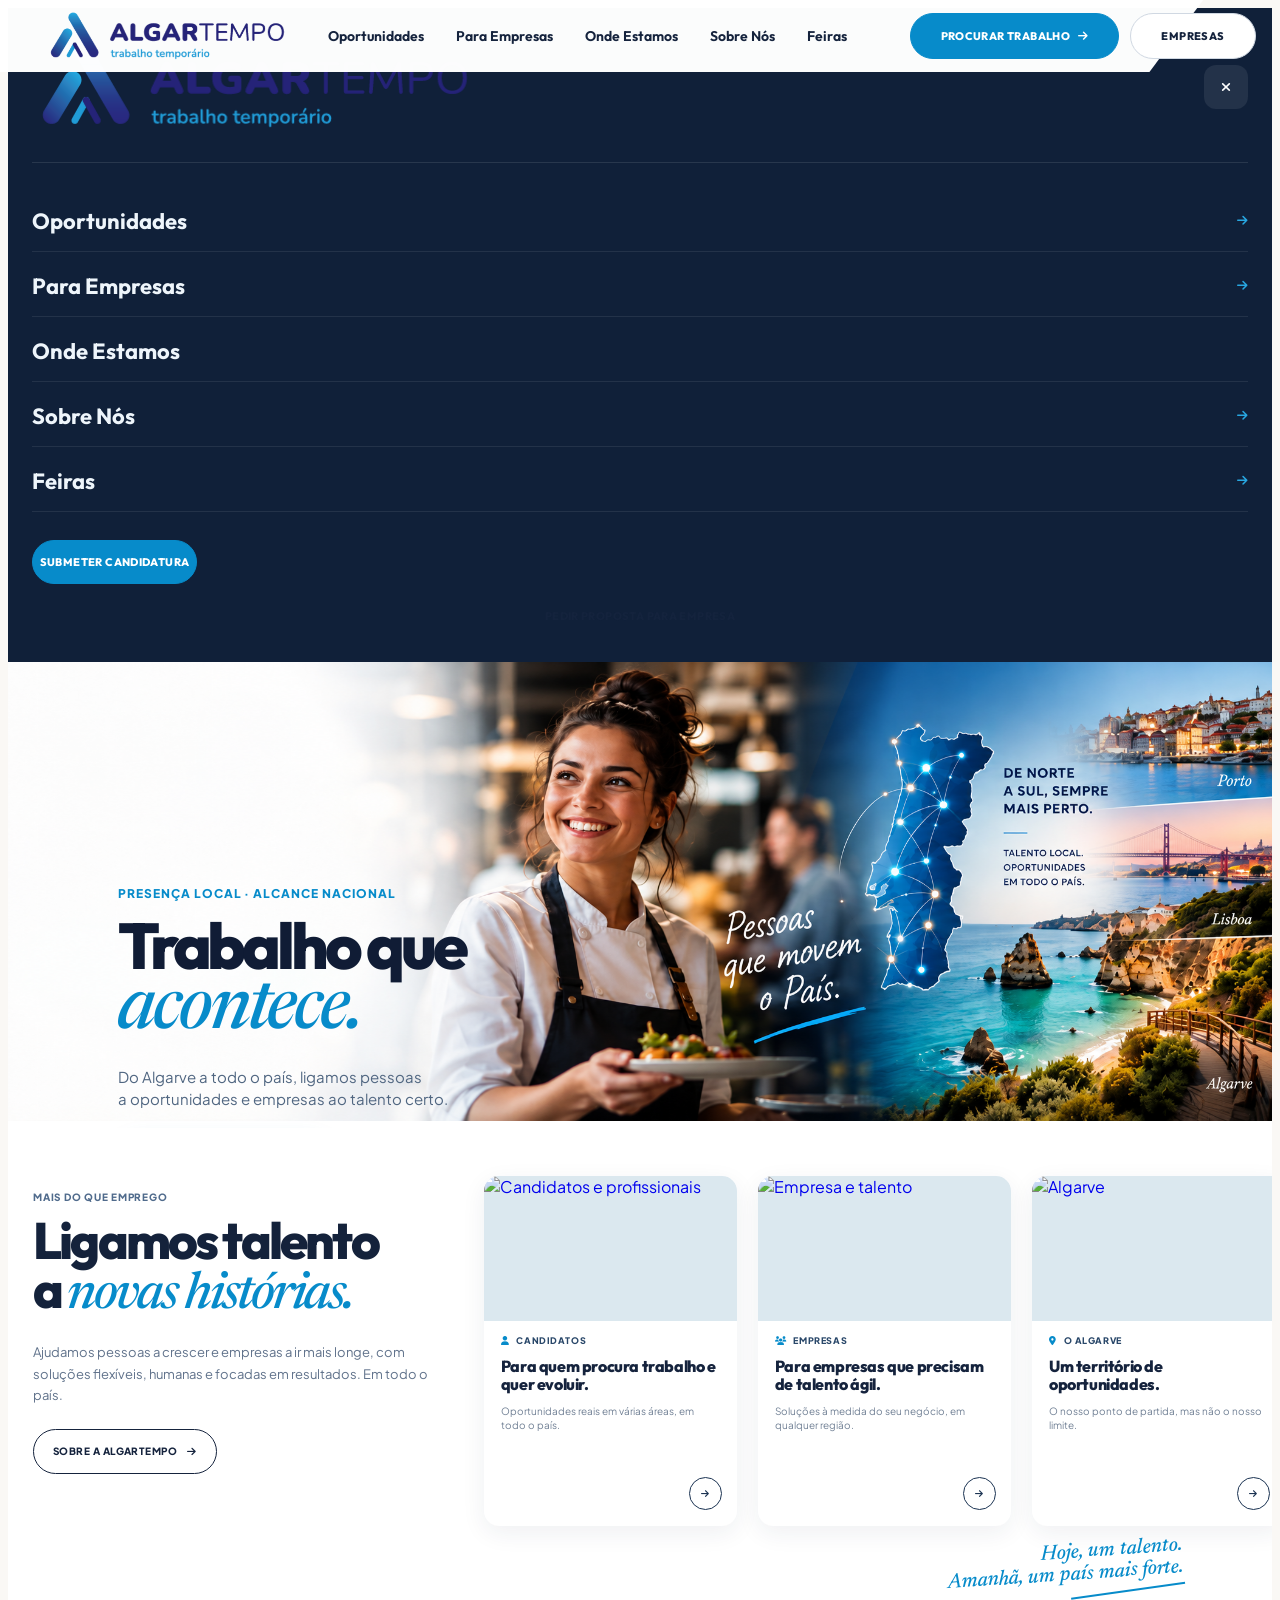
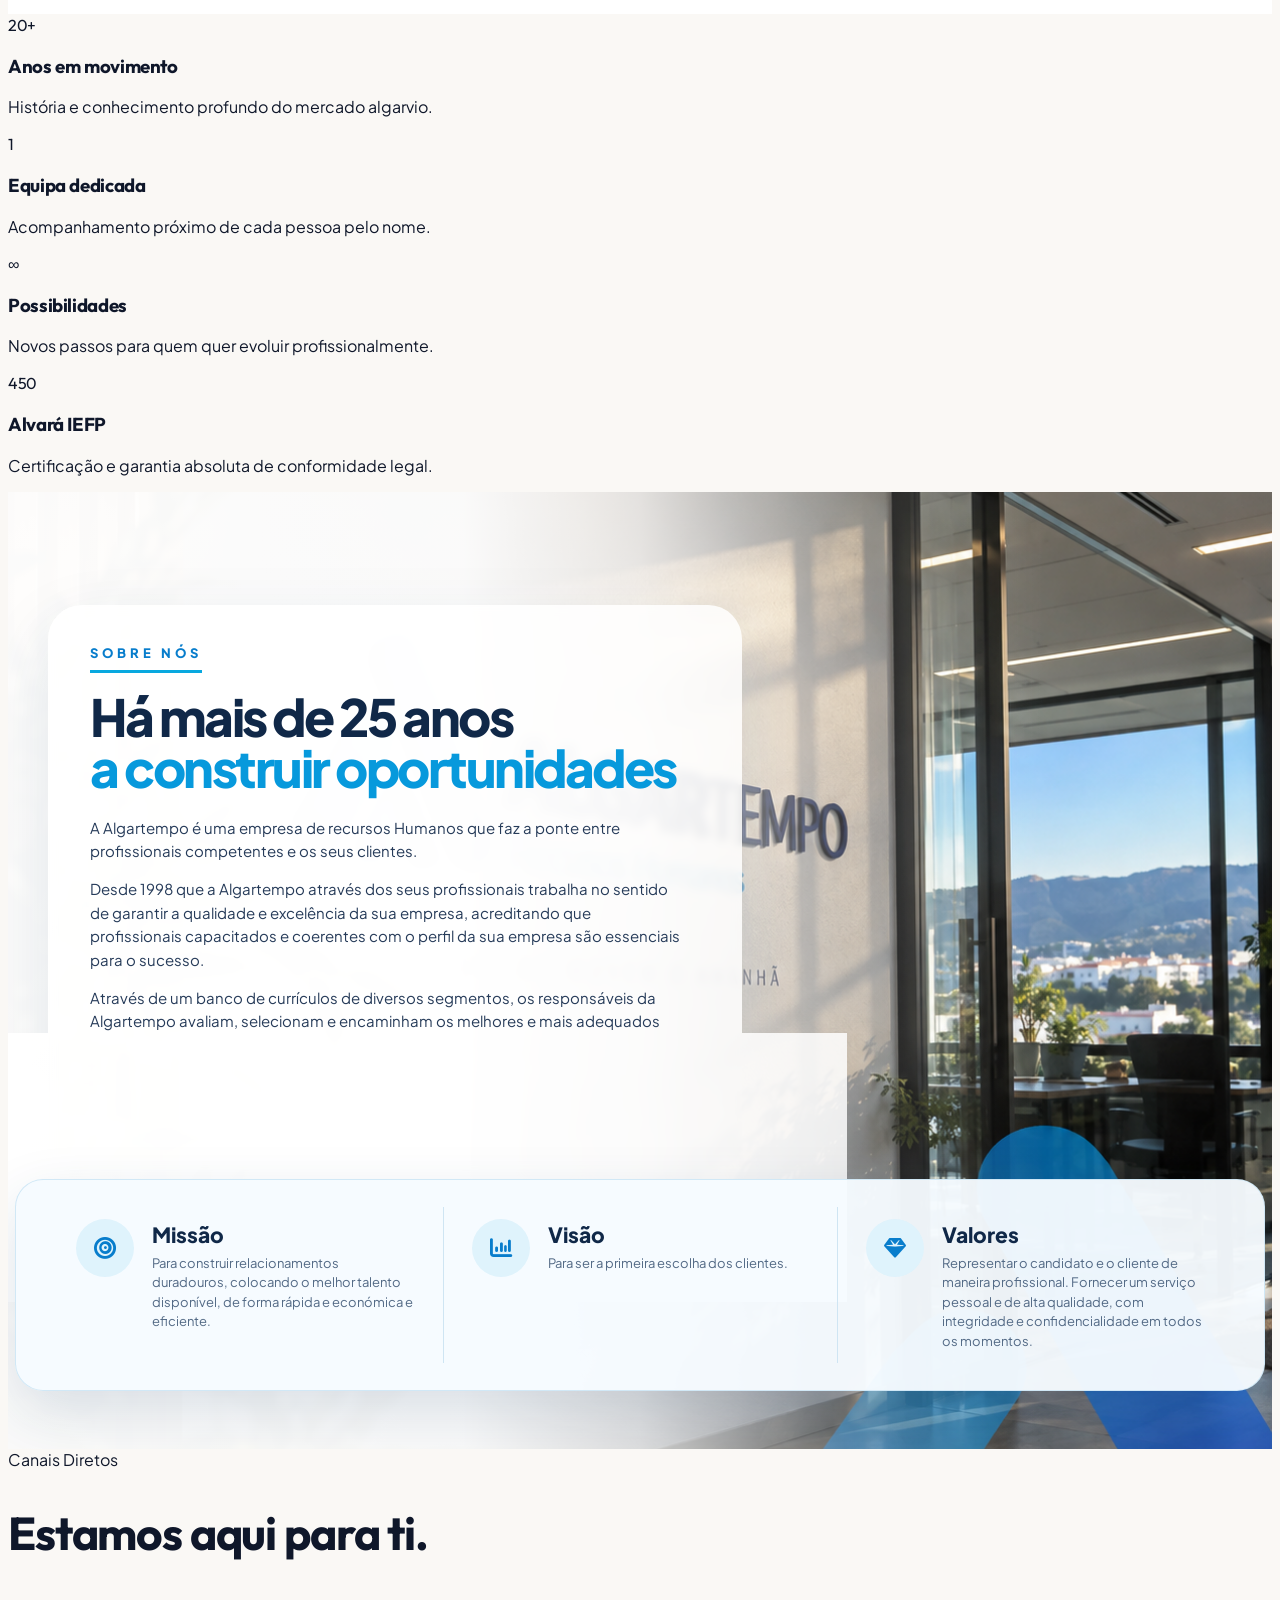
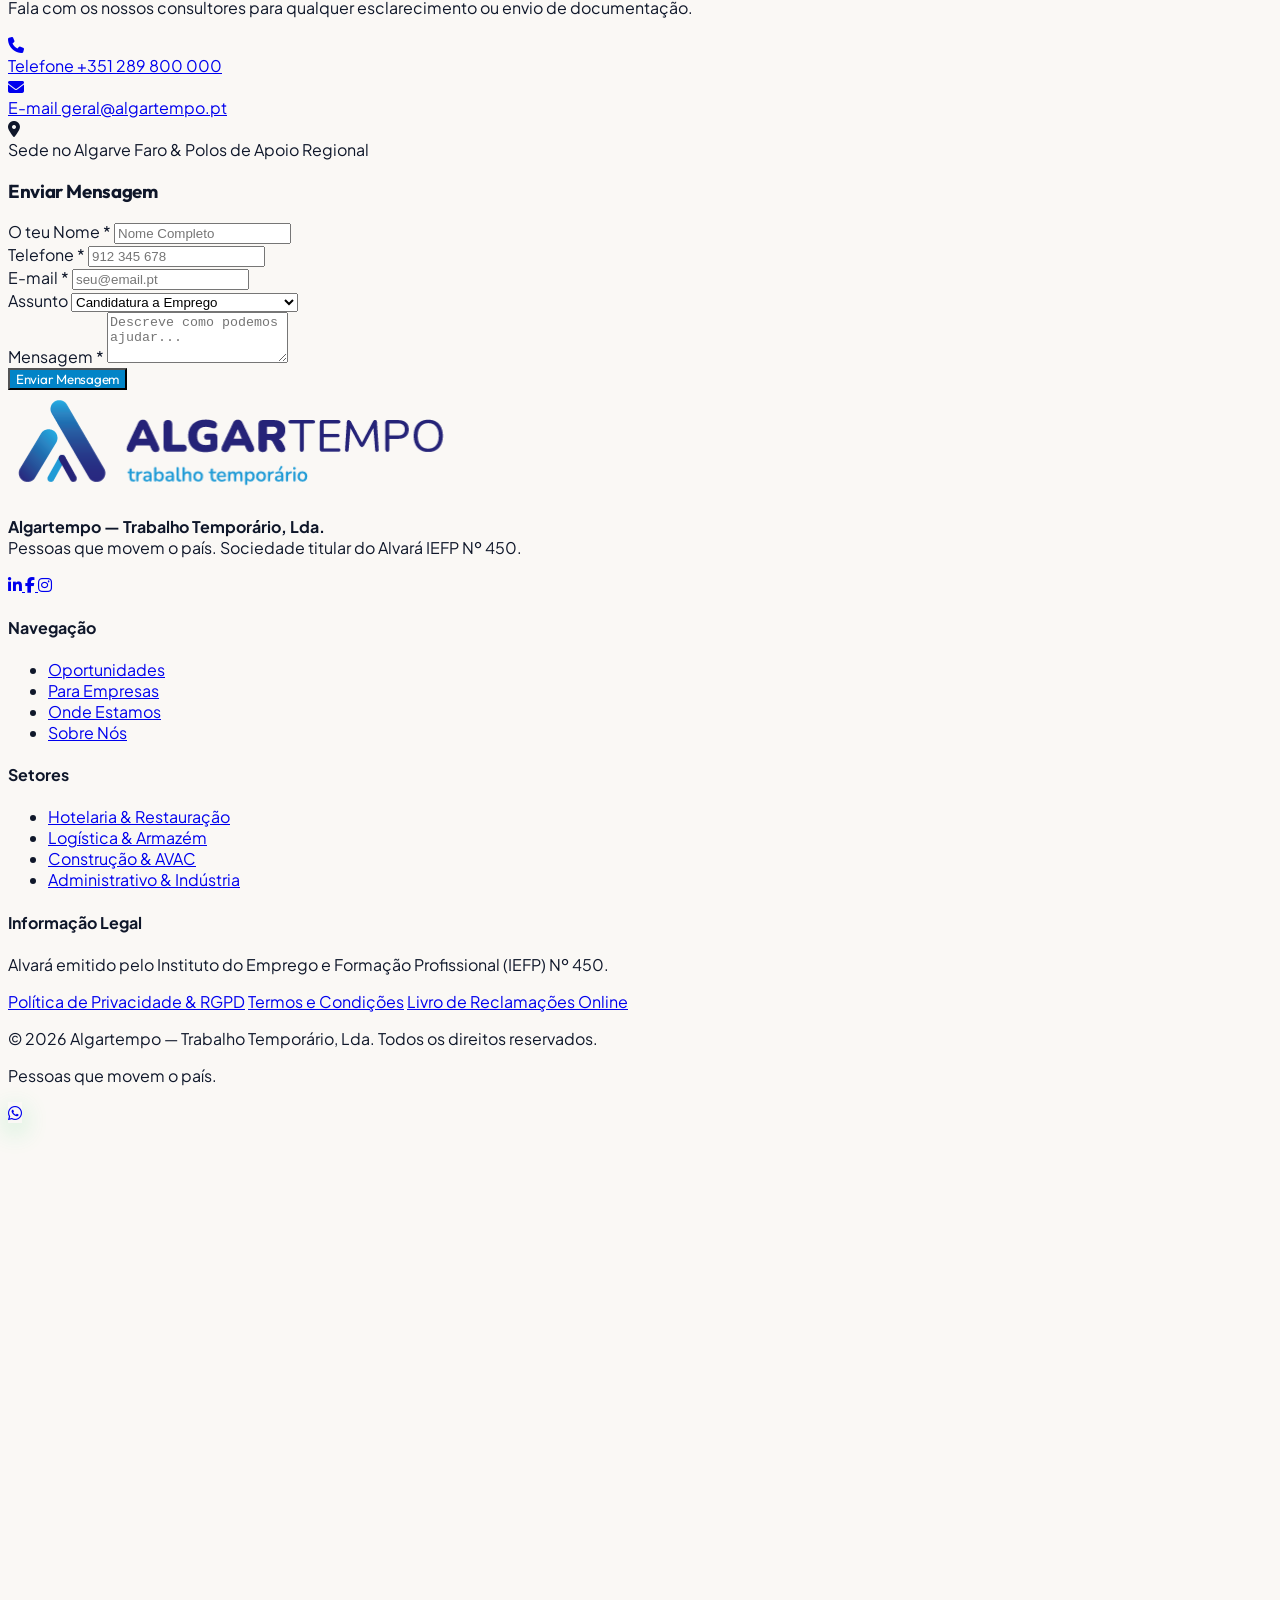
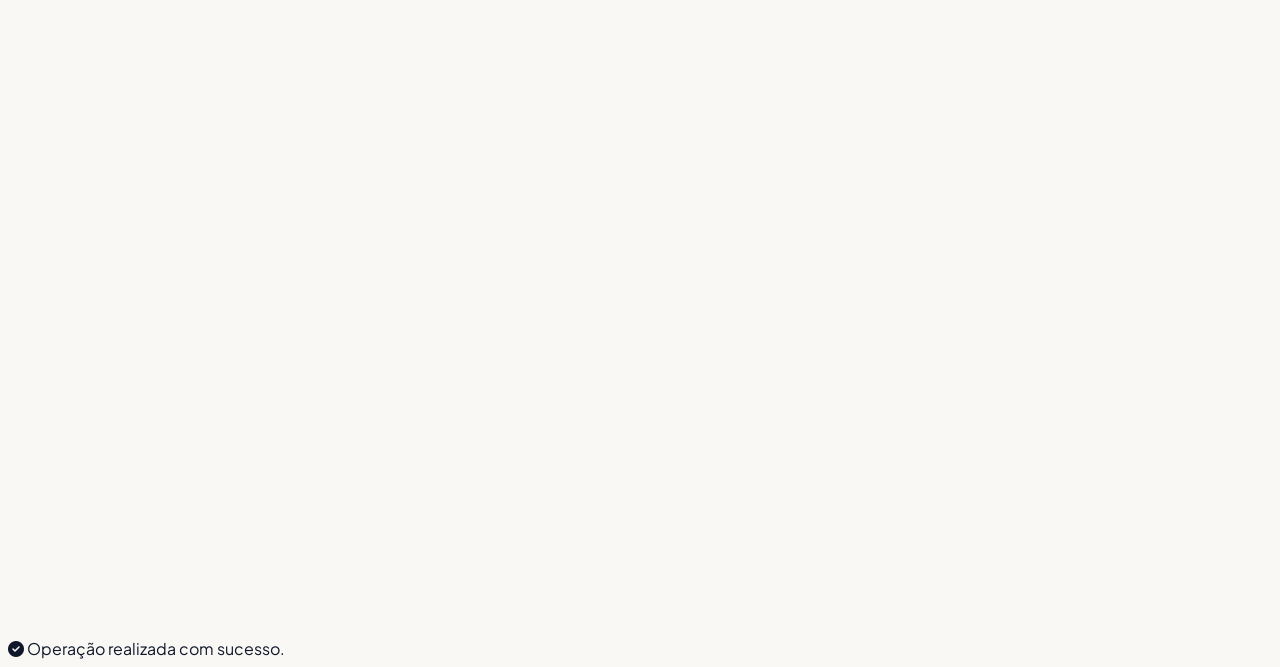
==== commit b02f3507: "Atualiza secção Sobre Nós" ====
--- a/index.html
+++ b/index.html
@@ -1,151 +1,120 @@
 <!DOCTYPE html>
-<html lang="pt-PT" class="scroll-smooth">
+
+<html class="scroll-smooth" lang="pt-PT">
 <head>
-  <meta charset="UTF-8">
-  <meta name="viewport" content="width=device-width, initial-scale=1.0">
-  <script src="https://cdn.jsdelivr.net/npm/@supabase/supabase-js@2"></script>
+<meta charset="utf-8"/>
+<meta content="width=device-width, initial-scale=1.0" name="viewport"/>
+<script src="https://cdn.jsdelivr.net/npm/@supabase/supabase-js@2"></script>
 <script src="supabase-config.js"></script>
-  <title>Algartempo — Trabalho que acontece | Portugal</title>
-  <meta name="description" content="Do Algarve a todo o país, ligamos pessoas a oportunidades e empresas ao talento certo. Recursos Humanos e Recrutamento Especializado. Alvará IEFP Nº 450.">
-  <meta name="keywords" content="Algartempo, trabalho temporario algarve, emprego algarve, recrutamento faro portimao albufeira loule lagos tavira, alvara iefp 450">
-  
-  <!-- Open Graph / Meta -->
-  <meta property="og:title" content="Algartempo — Pessoas que movem o país">
-  <meta property="og:description" content="Ligamos pessoas a oportunidades e empresas ao talento certo, do Algarve a todo o país.">
-  <meta property="og:image" content="logo.png">
-  <meta property="og:type" content="website">
-  
-  <!-- Favicon -->
-  <link rel="icon" type="image/png" href="logo.png">
-
-  <!-- Tailwind CSS via CDN -->
-  <script src="https://cdn.tailwindcss.com"></script>
-
-  <!-- Google Fonts & Font Awesome Icons -->
-  <link rel="stylesheet" href="https://cdnjs.cloudflare.com/ajax/libs/font-awesome/6.5.1/css/all.min.css">
-
-  <!-- Custom Editorial Styles -->
-  <link rel="stylesheet" href="styles.css">
+<title>Algartempo — Trabalho que acontece | Portugal</title>
+<meta content="Do Algarve a todo o país, ligamos pessoas a oportunidades e empresas ao talento certo. Recursos Humanos e Recrutamento Especializado. Alvará IEFP Nº 450." name="description"/>
+<meta content="Algartempo, trabalho temporario algarve, emprego algarve, recrutamento faro portimao albufeira loule lagos tavira, alvara iefp 450" name="keywords"/>
+<!-- Open Graph / Meta -->
+<meta content="Algartempo — Pessoas que movem o país" property="og:title"/>
+<meta content="Ligamos pessoas a oportunidades e empresas ao talento certo, do Algarve a todo o país." property="og:description"/>
+<meta content="logo.png" property="og:image"/>
+<meta content="website" property="og:type"/>
+<!-- Favicon -->
+<link href="logo.png" rel="icon" type="image/png"/>
+<!-- Tailwind CSS via CDN -->
+<script src="https://cdn.tailwindcss.com"></script>
+<!-- Google Fonts & Font Awesome Icons -->
+<link href="https://cdnjs.cloudflare.com/ajax/libs/font-awesome/6.5.1/css/all.min.css" rel="stylesheet"/>
+<!-- Custom Editorial Styles -->
+<link href="styles.css" rel="stylesheet"/>
 </head>
-
 <body class="bg-[#faf8f5] text-slate-900 antialiased selection:bg-sky-600 selection:text-white">
-
-
-  <!-- HEADER -->
-  <header class="reference-header">
-    <div class="reference-header__inner">
-      <a href="#inicio" class="reference-logo" aria-label="Algartempo — página inicial">
-        <img src="logo.png" alt="Algartempo — Trabalho Temporário">
-      </a>
-
-      <nav class="reference-nav" aria-label="Navegação principal">
-        <a href="#vagas">Oportunidades</a>
-        <a href="#empresas">Para Empresas</a>
-        <a href="#algarve">O Algarve</a>
-        <a href="#sobre">Sobre Nós</a>
-        <a href="#eventos">Feiras</a>
-      </nav>
-
-      <div class="reference-actions">
-        <a href="#vagas" class="reference-cta reference-cta--blue">
+<!-- HEADER -->
+<header class="reference-header">
+<div class="reference-header__inner">
+<a aria-label="Algartempo — página inicial" class="reference-logo" href="index.html">
+<img alt="Algartempo — Trabalho Temporário" src="logo.png"/>
+</a>
+<nav aria-label="Navegação principal" class="reference-nav">
+<a href="oportunidades.html">Oportunidades</a>
+<a href="empresas.html">Para Empresas</a>
+<a href="onde-estamos.html">Onde Estamos</a>
+<a href="index.html#sobre">Sobre Nós</a>
+<a href="feiras.html">Feiras</a>
+</nav>
+<div class="reference-actions">
+<a class="reference-cta reference-cta--blue" href="oportunidades.html">
           PROCURAR TRABALHO <i class="fas fa-arrow-right"></i>
-        </a>
-        <a href="#empresas" class="reference-cta reference-cta--white">EMPRESAS</a>
-      </div>
-
-      <button id="mobile-menu-toggle" class="reference-mobile-toggle" aria-label="Abrir menu">
-        <i class="fas fa-bars"></i>
-      </button>
-    </div>
-  </header>
-
-  <!-- MENU MOBILE -->
-  <div id="mobile-drawer" class="reference-mobile-drawer fixed inset-0 z-50 transform translate-x-full transition-transform duration-300 lg:hidden">
-    <div class="reference-mobile-drawer__top">
-      <a href="#inicio" class="bg-white rounded-xl px-3 py-2">
-        <img src="logo.png" alt="Algartempo" class="h-10 w-auto">
-      </a>
-      <button id="mobile-menu-close" class="reference-mobile-close" aria-label="Fechar menu">
-        <i class="fas fa-times"></i>
-      </button>
-    </div>
-
-    <nav class="reference-mobile-nav">
-      <a href="#vagas" class="mobile-drawer-link">Oportunidades <i class="fas fa-arrow-right"></i></a>
-      <a href="#empresas" class="mobile-drawer-link">Para Empresas <i class="fas fa-arrow-right"></i></a>
-      <a href="#algarve" class="mobile-drawer-link">O Algarve <i class="fas fa-arrow-right"></i></a>
-      <a href="#sobre" class="mobile-drawer-link">Sobre Nós <i class="fas fa-arrow-right"></i></a>
-      <a href="#eventos" class="mobile-drawer-link">Feiras <i class="fas fa-arrow-right"></i></a>
-    </nav>
-
-    <div class="reference-mobile-actions">
-      <button onclick="openApplyModal('Candidatura Espontânea')" class="reference-cta reference-cta--blue w-full justify-center">
+</a>
+<a class="reference-cta reference-cta--white" href="empresas.html">EMPRESAS</a>
+</div>
+<button aria-label="Abrir menu" class="reference-mobile-toggle" id="mobile-menu-toggle">
+<i class="fas fa-bars"></i>
+</button>
+</div>
+</header>
+<!-- MENU MOBILE -->
+<div class="reference-mobile-drawer fixed inset-0 z-50 transform translate-x-full transition-transform duration-300 lg:hidden" id="mobile-drawer">
+<div class="reference-mobile-drawer__top">
+<a class="bg-white rounded-xl px-3 py-2" href="index.html">
+<img alt="Algartempo" class="h-10 w-auto" src="logo.png"/>
+</a>
+<button aria-label="Fechar menu" class="reference-mobile-close" id="mobile-menu-close">
+<i class="fas fa-times"></i>
+</button>
+</div>
+<nav class="reference-mobile-nav">
+<a class="mobile-drawer-link" href="oportunidades.html">Oportunidades <i class="fas fa-arrow-right"></i></a>
+<a class="mobile-drawer-link" href="empresas.html">Para Empresas <i class="fas fa-arrow-right"></i></a>
+<a class="mobile-drawer-link" href="onde-estamos.html">Onde Estamos</a>
+<a class="mobile-drawer-link" href="index.html#sobre">Sobre Nós <i class="fas fa-arrow-right"></i></a>
+<a class="mobile-drawer-link" href="feiras.html">Feiras <i class="fas fa-arrow-right"></i></a>
+</nav>
+<div class="reference-mobile-actions">
+<button class="reference-cta reference-cta--blue w-full justify-center" onclick="openApplyModal('Candidatura Espontânea')">
         SUBMETER CANDIDATURA
       </button>
-      <button onclick="openB2BModal()" class="reference-cta reference-cta--dark w-full justify-center">
+<button class="reference-cta reference-cta--dark w-full justify-center" onclick="openB2BModal()">
         PEDIR PROPOSTA PARA EMPRESA
       </button>
-    </div>
-  </div>
-
-
-  <!-- HERO — DIREÇÃO VISUAL DA REFERÊNCIA -->
-  <section id="inicio" class="reference-hero">
-
-    <div class="reference-hero__content">
-
-      <div class="reference-hero__copy">
-        <span class="reference-hero__eyebrow">
+</div>
+</div>
+<!-- HERO — DIREÇÃO VISUAL DA REFERÊNCIA -->
+<section class="reference-hero" id="inicio">
+<div class="reference-hero__content">
+<div class="reference-hero__copy">
+<span class="reference-hero__eyebrow">
           PRESENÇA LOCAL · ALCANCE NACIONAL
         </span>
-
-        <h1 class="reference-hero__title">
-          Trabalho que<br>
-          <em>acontece.</em>
-        </h1>
-
-        <p class="reference-hero__text">
-          Do Algarve a todo o país, ligamos pessoas<br class="desktop-only">
+<h1 class="reference-hero__title">
+          Trabalho que<br/>
+<em>acontece.</em>
+</h1>
+<p class="reference-hero__text">
+          Do Algarve a todo o país, ligamos pessoas<br class="desktop-only"/>
           a oportunidades e empresas ao talento certo.
         </p>
-
-        <div class="reference-hero__buttons">
-          <a href="#vagas" class="reference-hero-btn reference-hero-btn--blue">
+<div class="reference-hero__buttons">
+<a class="reference-hero-btn reference-hero-btn--blue" href="oportunidades.html">
             PROCURAR OPORTUNIDADES
             <i class="fas fa-arrow-right"></i>
-          </a>
-
-          <a href="#empresas" class="reference-hero-btn reference-hero-btn--outline">
+</a>
+<a class="reference-hero-btn reference-hero-btn--outline" href="empresas.html">
             SOU EMPRESA
             <i class="fas fa-users"></i>
-          </a>
-        </div>
-      </div>
-
-
-      <!-- IMAGEM CENTRAL -->
-      <div class="reference-hero__person">
-        <img
-          src="https://images.unsplash.com/photo-1556910103-1c02745aae4d?auto=format&fit=crop&w=1200&q=88"
-          alt="Profissional em contexto de trabalho"
-        >
-      </div>
-
-
-      <!-- BLOCO NACIONAL -->
-      <div class="reference-hero__country">
-
-        <div class="reference-map">
-          <svg viewBox="0 0 180 360" role="img" aria-label="Mapa estilizado de Portugal">
-            <defs>
-              <linearGradient id="ptMapGradient" x1="0" y1="0" x2="1" y2="1">
-                <stop offset="0%" stop-color="#0b4d91"/>
-                <stop offset="100%" stop-color="#078ed1"/>
-              </linearGradient>
-            </defs>
-
-            <path
-              d="M76 8
+</a>
+</div>
+</div>
+<!-- IMAGEM CENTRAL -->
+<div class="reference-hero__person">
+<img alt="Profissional em contexto de trabalho" src="https://images.unsplash.com/photo-1556910103-1c02745aae4d?auto=format&amp;fit=crop&amp;w=1200&amp;q=88"/>
+</div>
+<!-- BLOCO NACIONAL -->
+<div class="reference-hero__country">
+<div class="reference-map">
+<svg aria-label="Mapa estilizado de Portugal" role="img" viewbox="0 0 180 360">
+<defs>
+<lineargradient id="ptMapGradient" x1="0" x2="1" y1="0" y2="1">
+<stop offset="0%" stop-color="#0b4d91"></stop>
+<stop offset="100%" stop-color="#078ed1"></stop>
+</lineargradient>
+</defs>
+<path d="M76 8
                  C68 25 72 39 64 54
                  C57 68 61 79 54 92
                  C48 104 50 116 42 128
@@ -166,904 +135,544 @@
                  C151 79 143 67 147 54
                  C151 42 140 30 137 20
                  L117 13
-                 L98 2 Z"
-              fill="url(#ptMapGradient)"
-            />
-
-            <g class="reference-map__lines">
-              <path d="M69 56 L111 93 L91 142 L122 183 L82 224 L101 276 L62 319"/>
-              <path d="M111 93 L139 72"/>
-              <path d="M91 142 L53 165"/>
-              <path d="M122 183 L76 194"/>
-              <path d="M82 224 L43 245"/>
-              <path d="M101 276 L63 280"/>
-            </g>
-
-            <g class="reference-map__nodes">
-              <circle cx="69" cy="56" r="5"/>
-              <circle cx="111" cy="93" r="5"/>
-              <circle cx="91" cy="142" r="5"/>
-              <circle cx="122" cy="183" r="5"/>
-              <circle cx="82" cy="224" r="5"/>
-              <circle cx="101" cy="276" r="5"/>
-              <circle cx="62" cy="319" r="5"/>
-              <circle cx="139" cy="72" r="4"/>
-              <circle cx="53" cy="165" r="4"/>
-              <circle cx="43" cy="245" r="4"/>
-            </g>
-          </svg>
-        </div>
-
-        <div class="reference-hero__country-copy">
-          <span class="reference-script">Pessoas que<br>movem o País.</span>
-
-          <div class="reference-country-rule"></div>
-
-          <h2>
-            DE NORTE<br>
-            A SUL, SEMPRE<br>
+                 L98 2 Z" fill="url(#ptMapGradient)"></path>
+<g class="reference-map__lines">
+<path d="M69 56 L111 93 L91 142 L122 183 L82 224 L101 276 L62 319"></path>
+<path d="M111 93 L139 72"></path>
+<path d="M91 142 L53 165"></path>
+<path d="M122 183 L76 194"></path>
+<path d="M82 224 L43 245"></path>
+<path d="M101 276 L63 280"></path>
+</g>
+<g class="reference-map__nodes">
+<circle cx="69" cy="56" r="5"></circle>
+<circle cx="111" cy="93" r="5"></circle>
+<circle cx="91" cy="142" r="5"></circle>
+<circle cx="122" cy="183" r="5"></circle>
+<circle cx="82" cy="224" r="5"></circle>
+<circle cx="101" cy="276" r="5"></circle>
+<circle cx="62" cy="319" r="5"></circle>
+<circle cx="139" cy="72" r="4"></circle>
+<circle cx="53" cy="165" r="4"></circle>
+<circle cx="43" cy="245" r="4"></circle>
+</g>
+</svg>
+</div>
+<div class="reference-hero__country-copy">
+<span class="reference-script">Pessoas que<br/>movem o País.</span>
+<div class="reference-country-rule"></div>
+<h2>
+            DE NORTE<br/>
+            A SUL, SEMPRE<br/>
             MAIS PERTO.
           </h2>
-
-          <p>
-            TALENTO LOCAL.<br>
-            OPORTUNIDADES<br>
+<p>
+            TALENTO LOCAL.<br/>
+            OPORTUNIDADES<br/>
             EM TODO O PAÍS.
           </p>
-        </div>
-
-      </div>
-
-
-      <!-- FOTOS LATERAIS -->
-      <div class="reference-hero__places">
-
-        <div class="reference-place reference-place--porto">
-          <img
-            src="https://images.unsplash.com/photo-1555881400-74d7acaacd8b?auto=format&fit=crop&w=1000&q=82"
-            alt="Porto"
-          >
-          <span>Porto</span>
-        </div>
-
-        <div class="reference-place reference-place--lisboa">
-          <img
-            src="https://images.unsplash.com/photo-1555881400-3b2c6f3a7a8b?auto=format&fit=crop&w=1000&q=82"
-            alt="Lisboa"
-          >
-          <span>Lisboa</span>
-        </div>
-
-        <div class="reference-place reference-place--algarve">
-          <img
-            src="https://images.unsplash.com/photo-1533104816931-20fa691ff6ca?auto=format&fit=crop&w=1000&q=82"
-            alt="Algarve"
-          >
-          <span>Algarve</span>
-        </div>
-
-      </div>
-
-    </div>
-
-  </section>
-
-
-  <!-- SECÇÃO DESTAQUE — COMO NA REFERÊNCIA -->
-  <section class="reference-intro">
-
-    <div class="reference-intro__inner">
-
-      <div class="reference-intro__heading">
-
-        <span class="reference-intro__kicker">
+</div>
+</div>
+<!-- FOTOS LATERAIS -->
+<div class="reference-hero__places">
+<div class="reference-place reference-place--porto">
+<img alt="Porto" src="https://images.unsplash.com/photo-1555881400-74d7acaacd8b?auto=format&amp;fit=crop&amp;w=1000&amp;q=82"/>
+<span>Porto</span>
+</div>
+<div class="reference-place reference-place--lisboa">
+<img alt="Lisboa" src="https://images.unsplash.com/photo-1555881400-3b2c6f3a7a8b?auto=format&amp;fit=crop&amp;w=1000&amp;q=82"/>
+<span>Lisboa</span>
+</div>
+<div class="reference-place reference-place--algarve">
+<img alt="Algarve" src="https://images.unsplash.com/photo-1533104816931-20fa691ff6ca?auto=format&amp;fit=crop&amp;w=1000&amp;q=82"/>
+<span>Algarve</span>
+</div>
+</div>
+</div>
+</section>
+<!-- SECÇÃO DESTAQUE — COMO NA REFERÊNCIA -->
+<section class="reference-intro">
+<div class="reference-intro__inner">
+<div class="reference-intro__heading">
+<span class="reference-intro__kicker">
           MAIS DO QUE EMPREGO
         </span>
-
-        <h2>
-          Ligamos talento<br>
+<h2>
+          Ligamos talento<br/>
           a <em>novas histórias.</em>
-        </h2>
-
-        <p>
+</h2>
+<p>
           Ajudamos pessoas a crescer e empresas a ir mais longe,
           com soluções flexíveis, humanas e focadas em resultados.
           Em todo o país.
         </p>
-
-        <a href="#sobre" class="reference-outline-button">
+<a class="reference-outline-button" href="index.html#sobre">
           SOBRE A ALGARTEMPO
           <i class="fas fa-arrow-right"></i>
-        </a>
-
-      </div>
-
-
-      <div class="reference-cards">
-
-        <a href="#vagas" class="reference-card">
-          <div class="reference-card__image">
-            <img
-              src="https://images.unsplash.com/photo-1556761175-b413da4baf72?auto=format&fit=crop&w=900&q=85"
-              alt="Candidatos e profissionais"
-            >
-          </div>
-
-          <div class="reference-card__body">
-            <span class="reference-card__label">
-              <i class="fas fa-user"></i>
+</a>
+</div>
+<div class="reference-cards">
+<a class="reference-card" href="oportunidades.html">
+<div class="reference-card__image">
+<img alt="Candidatos e profissionais" src="https://images.unsplash.com/photo-1556761175-b413da4baf72?auto=format&amp;fit=crop&amp;w=900&amp;q=85"/>
+</div>
+<div class="reference-card__body">
+<span class="reference-card__label">
+<i class="fas fa-user"></i>
               CANDIDATOS
             </span>
-
-            <h3>
+<h3>
               Para quem procura
               trabalho e quer evoluir.
             </h3>
-
-            <p>
+<p>
               Oportunidades reais em várias áreas,
               em todo o país.
             </p>
-
-            <span class="reference-card__arrow">
-              <i class="fas fa-arrow-right"></i>
-            </span>
-          </div>
-        </a>
-
-
-        <a href="#empresas" class="reference-card">
-          <div class="reference-card__image">
-            <img
-              src="https://images.unsplash.com/photo-1560250097-0b93528c311a?auto=format&fit=crop&w=900&q=85"
-              alt="Empresa e talento"
-            >
-          </div>
-
-          <div class="reference-card__body">
-            <span class="reference-card__label">
-              <i class="fas fa-users"></i>
+<span class="reference-card__arrow">
+<i class="fas fa-arrow-right"></i>
+</span>
+</div>
+</a>
+<a class="reference-card" href="empresas.html">
+<div class="reference-card__image">
+<img alt="Empresa e talento" src="https://images.unsplash.com/photo-1560250097-0b93528c311a?auto=format&amp;fit=crop&amp;w=900&amp;q=85"/>
+</div>
+<div class="reference-card__body">
+<span class="reference-card__label">
+<i class="fas fa-users"></i>
               EMPRESAS
             </span>
-
-            <h3>
+<h3>
               Para empresas que
               precisam de talento ágil.
             </h3>
-
-            <p>
+<p>
               Soluções à medida do seu negócio,
               em qualquer região.
             </p>
-
-            <span class="reference-card__arrow">
-              <i class="fas fa-arrow-right"></i>
-            </span>
-          </div>
-        </a>
-
-
-        <a href="#algarve" class="reference-card">
-          <div class="reference-card__image">
-            <img
-              src="https://images.unsplash.com/photo-1533104816931-20fa691ff6ca?auto=format&fit=crop&w=900&q=85"
-              alt="Algarve"
-            >
-          </div>
-
-          <div class="reference-card__body">
-            <span class="reference-card__label">
-              <i class="fas fa-location-dot"></i>
+<span class="reference-card__arrow">
+<i class="fas fa-arrow-right"></i>
+</span>
+</div>
+</a>
+<a class="reference-card" href="onde-estamos.html">
+<div class="reference-card__image">
+<img alt="Algarve" src="https://images.unsplash.com/photo-1533104816931-20fa691ff6ca?auto=format&amp;fit=crop&amp;w=900&amp;q=85"/>
+</div>
+<div class="reference-card__body">
+<span class="reference-card__label">
+<i class="fas fa-location-dot"></i>
               O ALGARVE
             </span>
-
-            <h3>
+<h3>
               Um território de
               oportunidades.
             </h3>
-
-            <p>
+<p>
               O nosso ponto de partida,
               mas não o nosso limite.
             </p>
-
-            <span class="reference-card__arrow">
-              <i class="fas fa-arrow-right"></i>
-            </span>
-          </div>
-        </a>
-
-      </div>
-
-    </div>
-
-    <div class="reference-signature">
-      <span>Hoje, um talento.</span>
-      <strong>Amanhã, um país mais forte.</strong>
-      <i></i>
-    </div>
-
-  </section>
-
-  <!-- BOLSA DE OPORTUNIDADES & VAGAS -->
-  <section id="vagas" class="py-20 md:py-28 bg-[#faf8f5] border-b border-[#e2d9cc]">
-    <div class="max-w-7xl mx-auto px-4 sm:px-6 lg:px-8">
-      
-      <!-- Section Header -->
-      <div class="flex flex-col lg:flex-row lg:items-end justify-between gap-6 mb-10">
-        <div>
-          <span class="text-xs font-bold uppercase tracking-wider text-sky-700 block mb-2">Bolsa de Emprego</span>
-          <h2 class="text-section-editorial font-heading font-extrabold text-slate-900 leading-tight">
-            Oportunidades em Aberto.
-          </h2>
-          <p class="text-slate-600 text-sm sm:text-base mt-1">
-            Vagas ativas no Algarve com colocação rápida e acompanhamento garantido.
-          </p>
-        </div>
-
-        <div class="flex items-center gap-3">
-          <span id="jobs-count-badge" class="px-3.5 py-1.5 rounded-lg bg-white border border-[#e2d9cc] text-xs font-bold text-sky-700">
-            6 Vagas
-          </span>
-          <button onclick="openApplyModal('Candidatura Espontânea Geral')" class="px-4 py-2 rounded-full bg-slate-900 hover:bg-slate-800 text-white text-xs font-semibold transition-colors">
-            Enviar CV Geral
-          </button>
-        </div>
-      </div>
-
-      <!-- Filters Bar -->
-      <div class="editorial-paper rounded-2xl p-4 sm:p-5 mb-8 space-y-3.5 bg-white">
-        <div class="grid grid-cols-1 sm:grid-cols-12 gap-3">
-          <!-- Search input -->
-          <div class="sm:col-span-6 relative">
-            <i class="fas fa-search absolute left-3.5 top-1/2 -translate-y-1/2 text-slate-400 text-xs"></i>
-            <input type="text" id="filter-search" placeholder="Pesquisar por função ou concelho..." class="w-full pl-10 pr-3.5 py-2.5 bg-[#faf8f5] border border-slate-200 rounded-xl text-xs sm:text-sm text-slate-800 placeholder-slate-400 focus:outline-none focus:border-sky-600 transition-colors">
-          </div>
-
-          <!-- Sector dropdown -->
-          <div class="sm:col-span-3">
-            <select id="filter-sector" class="w-full px-3.5 py-2.5 bg-[#faf8f5] border border-slate-200 rounded-xl text-xs sm:text-sm text-slate-700 focus:outline-none focus:border-sky-600 transition-colors">
-              <option value="todos">Todos os Setores</option>
-              <option value="hotelaria">Hotelaria & Restauração</option>
-              <option value="construcao">Construção & Manutenção</option>
-              <option value="logistica">Logística & Armazém</option>
-              <option value="administrativo">Apoio Administrativo</option>
-              <option value="industria">Indústria & Produção</option>
-            </select>
-          </div>
-
-          <!-- Location dropdown -->
-          <div class="sm:col-span-3">
-            <select id="filter-location" class="w-full px-3.5 py-2.5 bg-[#faf8f5] border border-slate-200 rounded-xl text-xs sm:text-sm text-slate-700 focus:outline-none focus:border-sky-600 transition-colors">
-              <option value="todos">Todo o Algarve</option>
-              <option value="Faro">Faro</option>
-              <option value="Albufeira">Albufeira</option>
-              <option value="Portimão">Portimão</option>
-              <option value="Loulé">Loulé</option>
-              <option value="Lagos">Lagos</option>
-              <option value="Tavira">Tavira</option>
-            </select>
-          </div>
-        </div>
-
-        <!-- Fast Location Chips -->
-        <div class="flex flex-wrap items-center gap-1.5 pt-2 border-t border-slate-100 text-xs text-slate-600">
-          <span class="mr-1 text-slate-400 font-medium">Concelhos:</span>
-          <button class="location-chip active px-2.5 py-1 rounded-md bg-sky-100 text-sky-800 text-xs font-semibold transition-colors" data-location="todos">Todos</button>
-          <button class="location-chip px-2.5 py-1 rounded-md bg-slate-100 hover:bg-slate-200 text-slate-700 text-xs transition-colors" data-location="Faro">Faro</button>
-          <button class="location-chip px-2.5 py-1 rounded-md bg-slate-100 hover:bg-slate-200 text-slate-700 text-xs transition-colors" data-location="Albufeira">Albufeira</button>
-          <button class="location-chip px-2.5 py-1 rounded-md bg-slate-100 hover:bg-slate-200 text-slate-700 text-xs transition-colors" data-location="Portimão">Portimão</button>
-          <button class="location-chip px-2.5 py-1 rounded-md bg-slate-100 hover:bg-slate-200 text-slate-700 text-xs transition-colors" data-location="Loulé">Loulé</button>
-          <button class="location-chip px-2.5 py-1 rounded-md bg-slate-100 hover:bg-slate-200 text-slate-700 text-xs transition-colors" data-location="Lagos">Lagos</button>
-          <button class="location-chip px-2.5 py-1 rounded-md bg-slate-100 hover:bg-slate-200 text-slate-700 text-xs transition-colors" data-location="Tavira">Tavira</button>
-        </div>
-      </div>
-
-      <!-- Jobs Grid (Rendered by JS) -->
-      <div id="jobs-list-container" class="grid grid-cols-1 md:grid-cols-2 lg:grid-cols-3 gap-6">
-        <!-- Javascript renders jobs here -->
-      </div>
-
-    </div>
-  </section>
-
-  <!-- EXPERIÊNCIA PARA EMPRESAS -->
-  <section id="empresas" class="py-20 md:py-28 bg-[#0f172a] text-white border-b border-slate-800">
-    <div class="max-w-7xl mx-auto px-4 sm:px-6 lg:px-8">
-      
-      <div class="grid grid-cols-1 lg:grid-cols-12 gap-10 items-center">
-        
-        <div class="lg:col-span-5 space-y-5">
-          <span class="text-xs font-bold uppercase tracking-widest text-sky-400 block">Soluções Corporativas</span>
-          
-          <h2 class="text-section-editorial font-heading font-extrabold text-white leading-tight">
-            Precisas de pessoas?
-          </h2>
-
-          <p class="text-slate-300 text-sm sm:text-base leading-relaxed">
-            Eliminamos a complexidade burocrática. Seleciona o perfil de talento que a tua empresa procura e apresentamos uma proposta ajustada em 24 horas.
-          </p>
-
-          <div class="space-y-3 pt-2 text-xs text-slate-300 font-medium">
-            <div class="flex items-center gap-3 p-3 rounded-xl bg-slate-900/60 border border-slate-800">
-              <i class="fas fa-check-circle text-emerald-400"></i>
-              <span>Alvará IEFP Nº 450 — total conformidade legal</span>
-            </div>
-            <div class="flex items-center gap-3 p-3 rounded-xl bg-slate-900/60 border border-slate-800">
-              <i class="fas fa-check-circle text-emerald-400"></i>
-              <span>Reforço flexível para época alta e projetos sazonais</span>
-            </div>
-            <div class="flex items-center gap-3 p-3 rounded-xl bg-slate-900/60 border border-slate-800">
-              <i class="fas fa-check-circle text-emerald-400"></i>
-              <span>Consultor dedicado com presença constante no Algarve</span>
-            </div>
-          </div>
-        </div>
-
-        <div class="lg:col-span-7">
-          <div class="bg-slate-900 border border-slate-800 rounded-3xl p-6 sm:p-8 space-y-6 shadow-2xl">
-            
-            <div class="border-b border-slate-800 pb-3 flex items-center justify-between">
-              <h3 class="text-base font-heading font-bold text-white">Pedido Rápido de Talento</h3>
-              <span class="text-xs text-sky-400 font-semibold">3 Passos Simples</span>
-            </div>
-
-            <!-- Step 1 -->
-            <div class="space-y-2">
-              <label class="block text-xs font-bold uppercase text-slate-400">01. Quantas pessoas?</label>
-              <div class="grid grid-cols-2 sm:grid-cols-4 gap-2">
-                <button type="button" class="b2b-pill b2b-headcount-btn active py-2.5 px-3 rounded-xl bg-slate-800 border border-slate-700 text-slate-200 text-xs font-bold text-center" data-value="1–5">1 – 5</button>
-                <button type="button" class="b2b-pill b2b-headcount-btn py-2.5 px-3 rounded-xl bg-slate-800 border border-slate-700 text-slate-200 text-xs font-bold text-center" data-value="6–20">6 – 20</button>
-                <button type="button" class="b2b-pill b2b-headcount-btn py-2.5 px-3 rounded-xl bg-slate-800 border border-slate-700 text-slate-200 text-xs font-bold text-center" data-value="21–50">21 – 50</button>
-                <button type="button" class="b2b-pill b2b-headcount-btn py-2.5 px-3 rounded-xl bg-slate-800 border border-slate-700 text-slate-200 text-xs font-bold text-center" data-value="50+">50+</button>
-              </div>
-            </div>
-
-            <!-- Step 2 -->
-            <div class="space-y-2">
-              <label class="block text-xs font-bold uppercase text-slate-400">02. Para quando?</label>
-              <div class="grid grid-cols-2 sm:grid-cols-4 gap-2">
-                <button type="button" class="b2b-pill b2b-timeframe-btn py-2.5 px-3 rounded-xl bg-slate-800 border border-slate-700 text-slate-200 text-xs font-bold text-center" data-value="Hoje / Urgente">Hoje (Urgente)</button>
-                <button type="button" class="b2b-pill b2b-timeframe-btn active py-2.5 px-3 rounded-xl bg-slate-800 border border-slate-700 text-slate-200 text-xs font-bold text-center" data-value="Esta Semana">Esta Semana</button>
-                <button type="button" class="b2b-pill b2b-timeframe-btn py-2.5 px-3 rounded-xl bg-slate-800 border border-slate-700 text-slate-200 text-xs font-bold text-center" data-value="Este Mês">Este Mês</button>
-                <button type="button" class="b2b-pill b2b-timeframe-btn py-2.5 px-3 rounded-xl bg-slate-800 border border-slate-700 text-slate-200 text-xs font-bold text-center" data-value="Projeto Sazonal">Projeto Sazonal</button>
-              </div>
-            </div>
-
-            <!-- Step 3 -->
-            <div class="space-y-2">
-              <label class="block text-xs font-bold uppercase text-slate-400">03. Qual o setor?</label>
-              <div class="grid grid-cols-1 sm:grid-cols-3 gap-2">
-                <button type="button" class="b2b-pill b2b-sector-btn active py-2 px-3 rounded-xl bg-slate-800 border border-slate-700 text-slate-200 text-xs font-bold text-center" data-value="Hotelaria & Restauração">Hotelaria / Restauração</button>
-                <button type="button" class="b2b-pill b2b-sector-btn py-2 px-3 rounded-xl bg-slate-800 border border-slate-700 text-slate-200 text-xs font-bold text-center" data-value="Logística & Armazém">Logística & Armazém</button>
-                <button type="button" class="b2b-pill b2b-sector-btn py-2 px-3 rounded-xl bg-slate-800 border border-slate-700 text-slate-200 text-xs font-bold text-center" data-value="Construção & AVAC">Construção & AVAC</button>
-                <button type="button" class="b2b-pill b2b-sector-btn py-2 px-3 rounded-xl bg-slate-800 border border-slate-700 text-slate-200 text-xs font-bold text-center" data-value="Indústria">Indústria / Produção</button>
-                <button type="button" class="b2b-pill b2b-sector-btn py-2 px-3 rounded-xl bg-slate-800 border border-slate-700 text-slate-200 text-xs font-bold text-center" data-value="Administrativo">Apoio Administrativo</button>
-                <button type="button" class="b2b-pill b2b-sector-btn py-2 px-3 rounded-xl bg-slate-800 border border-slate-700 text-slate-200 text-xs font-bold text-center" data-value="Agricultura">Agricultura & Campo</button>
-              </div>
-            </div>
-
-            <!-- Summary -->
-            <div class="p-3.5 rounded-xl bg-slate-950 border border-slate-800 flex items-center justify-between">
-              <div>
-                <span class="text-[10px] uppercase text-slate-500 block font-semibold">Resumo:</span>
-                <p id="b2b-summary-text" class="text-xs sm:text-sm font-bold text-sky-400">
-                  1–5 pessoas • Para: Esta Semana • Área: Hotelaria & Restauração
-                </p>
-              </div>
-            </div>
-
-            <!-- CTA -->
-            <button onclick="triggerB2BModalWithState()" class="w-full py-3.5 rounded-full bg-sky-500 hover:bg-sky-400 text-slate-950 font-heading font-extrabold text-xs uppercase tracking-wider flex items-center justify-center gap-2 transition-all shadow-md">
-              <span>PEDIR TALENTO EM 60 SEGUNDOS</span>
-              <i class="fas fa-arrow-right"></i>
-            </button>
-
-          </div>
-        </div>
-
-      </div>
-
-    </div>
-  </section>
-
- <!-- O ALGARVE EM MOVIMENTO (POLOS REGIONAIS) -->
-<section id="algarve" class="py-20 md:py-28 bg-white border-b border-[#e2d9cc]">
-
-  <div class="max-w-7xl mx-auto px-4 sm:px-6 lg:px-8">
-
-    <div class="max-w-2xl mb-14">
-      <span class="text-xs font-bold uppercase tracking-wider text-amber-700 block mb-2">
-        Presença Regional
-      </span>
-
-      <h2 class="text-section-editorial font-heading font-extrabold text-slate-900 leading-tight">
-        Onde Estamos.
+<span class="reference-card__arrow">
+<i class="fas fa-arrow-right"></i>
+</span>
+</div>
+</a>
+</div>
+</div>
+<div class="reference-signature">
+<span>Hoje, um talento.</span>
+<strong>Amanhã, um país mais forte.</strong>
+<i></i>
+</div>
+</section>
+<!-- BOLSA DE OPORTUNIDADES & VAGAS -->
+
+<!-- EXPERIÊNCIA PARA EMPRESAS -->
+
+<!-- O ALGARVE EM MOVIMENTO (POLOS REGIONAIS) -->
+
+<!-- NÚMEROS COM HISTÓRIA -->
+<section class="py-16 md:py-20 bg-[#f4efe6] border-b border-[#e2d9cc]">
+<div class="max-w-7xl mx-auto px-4 sm:px-6 lg:px-8">
+<div class="grid grid-cols-1 md:grid-cols-2 lg:grid-cols-4 gap-6">
+<div class="editorial-paper rounded-2xl p-6 text-center bg-white">
+<span class="text-4xl sm:text-5xl font-heading font-extrabold text-slate-900 block mb-1">20+</span>
+<h3 class="text-sm font-heading font-bold text-slate-800 mb-1">Anos em movimento</h3>
+<p class="text-xs text-slate-500">História e conhecimento profundo do mercado algarvio.</p>
+</div>
+<div class="editorial-paper rounded-2xl p-6 text-center bg-white">
+<span class="text-4xl sm:text-5xl font-heading font-extrabold text-sky-600 block mb-1">1</span>
+<h3 class="text-sm font-heading font-bold text-slate-800 mb-1">Equipa dedicada</h3>
+<p class="text-xs text-slate-500">Acompanhamento próximo de cada pessoa pelo nome.</p>
+</div>
+<div class="editorial-paper rounded-2xl p-6 text-center bg-white">
+<span class="text-4xl sm:text-5xl font-heading font-extrabold text-amber-600 block mb-1">∞</span>
+<h3 class="text-sm font-heading font-bold text-slate-800 mb-1">Possibilidades</h3>
+<p class="text-xs text-slate-500">Novos passos para quem quer evoluir profissionalmente.</p>
+</div>
+<div class="editorial-paper rounded-2xl p-6 text-center bg-white">
+<span class="text-4xl sm:text-5xl font-heading font-extrabold text-emerald-600 block mb-1">450</span>
+<h3 class="text-sm font-heading font-bold text-slate-800 mb-1">Alvará IEFP</h3>
+<p class="text-xs text-slate-500">Certificação e garantia absoluta de conformidade legal.</p>
+</div>
+</div>
+</div>
+</section>
+<!-- SOBRE NÓS -->
+<section id="sobre" class="about-new">
+  <div class="about-new__container">
+    <div class="about-new__content">
+      <span class="about-new__eyebrow">SOBRE NÓS</span>
+
+      <h2>
+        Há mais de 25 anos
+        <span>a construir oportunidades</span>
       </h2>
 
-      <p class="text-slate-600 text-base mt-2">
-        Presença local, acompanhamento próximo e conhecimento real do mercado.
-        Do Algarve a todo o país.
-      </p>
-    </div>
-
-    <!-- POLOS — carregados pelo Backoffice -->
-    <div
-      id="offices-public-container"
-      class="grid grid-cols-1 md:grid-cols-2 lg:grid-cols-3 gap-6"
-    >
-      <div class="md:col-span-2 lg:col-span-3 py-12 text-center">
-        <i class="fas fa-spinner fa-spin text-2xl text-sky-600 mb-3"></i>
-
-        <p class="text-sm text-slate-500">
-          A carregar os nossos polos...
-        </p>
+      <div class="about-new__text">
+        <p>A Algartempo é uma empresa de recursos Humanos que faz a ponte entre profissionais competentes e os seus clientes.</p>
+        <p>Desde 1998 que a Algartempo através dos seus profissionais trabalha no sentido de garantir a qualidade e excelência da sua empresa, acreditando que profissionais capacitados e coerentes com o perfil da sua empresa são essenciais para o sucesso.</p>
+        <p>Através de um banco de currículos de diversos segmentos, os responsáveis da Algartempo avaliam, selecionam e encaminham os melhores e mais adequados candidatos às necessidades da sua empresa.</p>
+        <p>O recrutamento da Algartempo tem como objetivo selecionar os melhores candidatos de acordo com as suas aptidões e competências.</p>
       </div>
     </div>
-
   </div>
 
+  <div class="about-new__principles">
+    <div class="about-principle">
+      <div class="about-principle__icon"><i class="fas fa-bullseye"></i></div>
+      <div>
+        <h3>Missão</h3>
+        <p>Para construir relacionamentos duradouros, colocando o melhor talento disponível, de forma rápida e económica e eficiente.</p>
+      </div>
+    </div>
+
+    <div class="about-principle">
+      <div class="about-principle__icon"><i class="fas fa-chart-column"></i></div>
+      <div>
+        <h3>Visão</h3>
+        <p>Para ser a primeira escolha dos clientes.</p>
+      </div>
+    </div>
+
+    <div class="about-principle">
+      <div class="about-principle__icon"><i class="fas fa-gem"></i></div>
+      <div>
+        <h3>Valores</h3>
+        <p>Representar o candidato e o cliente de maneira profissional. Fornecer um serviço pessoal e de alta qualidade, com integridade e confidencialidade em todos os momentos.</p>
+      </div>
+    </div>
+  </div>
 </section>
 
-  <!-- NÚMEROS COM HISTÓRIA -->
-  <section class="py-16 md:py-20 bg-[#f4efe6] border-b border-[#e2d9cc]">
-    <div class="max-w-7xl mx-auto px-4 sm:px-6 lg:px-8">
-      
-      <div class="grid grid-cols-1 md:grid-cols-2 lg:grid-cols-4 gap-6">
-        <div class="editorial-paper rounded-2xl p-6 text-center bg-white">
-          <span class="text-4xl sm:text-5xl font-heading font-extrabold text-slate-900 block mb-1">20+</span>
-          <h3 class="text-sm font-heading font-bold text-slate-800 mb-1">Anos em movimento</h3>
-          <p class="text-xs text-slate-500">História e conhecimento profundo do mercado algarvio.</p>
-        </div>
-
-        <div class="editorial-paper rounded-2xl p-6 text-center bg-white">
-          <span class="text-4xl sm:text-5xl font-heading font-extrabold text-sky-600 block mb-1">1</span>
-          <h3 class="text-sm font-heading font-bold text-slate-800 mb-1">Equipa dedicada</h3>
-          <p class="text-xs text-slate-500">Acompanhamento próximo de cada pessoa pelo nome.</p>
-        </div>
-
-        <div class="editorial-paper rounded-2xl p-6 text-center bg-white">
-          <span class="text-4xl sm:text-5xl font-heading font-extrabold text-amber-600 block mb-1">&infin;</span>
-          <h3 class="text-sm font-heading font-bold text-slate-800 mb-1">Possibilidades</h3>
-          <p class="text-xs text-slate-500">Novos passos para quem quer evoluir profissionalmente.</p>
-        </div>
-
-        <div class="editorial-paper rounded-2xl p-6 text-center bg-white">
-          <span class="text-4xl sm:text-5xl font-heading font-extrabold text-emerald-600 block mb-1">450</span>
-          <h3 class="text-sm font-heading font-bold text-slate-800 mb-1">Alvará IEFP</h3>
-          <p class="text-xs text-slate-500">Certificação e garantia absoluta de conformidade legal.</p>
-        </div>
-      </div>
-
-    </div>
-  </section>
-
-  <!-- SOBRE A ALGARTEMPO -->
-  <section id="sobre" class="py-20 bg-white border-b border-[#e2d9cc]">
-    <div class="max-w-7xl mx-auto px-4 sm:px-6 lg:px-8">
-      
-      <div class="grid grid-cols-1 lg:grid-cols-12 gap-12 items-center">
-        <div class="lg:col-span-6 space-y-5">
-          <span class="text-xs font-bold uppercase tracking-wider text-sky-700 block">Identidade & Valores</span>
-
-          <h2 class="text-section-editorial font-heading font-extrabold text-slate-900 leading-tight">
-            A proximidade<br>não se delega.
-          </h2>
-
-          <p class="text-slate-600 text-sm sm:text-base leading-relaxed">
-            A Algartempo nasceu no Algarve e vive o dia a dia de quem cá reside e investe. Recusamos o modelo impessoal de agência corporativa: para nós, cada contratação representa uma pessoa, uma família e uma empresa com metas reais.
-          </p>
-
-          <div class="grid grid-cols-1 sm:grid-cols-2 gap-4 pt-2">
-            <div class="p-4 rounded-xl bg-[#faf8f5] border border-[#e2d9cc]">
-              <h4 class="text-sm font-heading font-bold text-slate-900 mb-1">Rigor Laboral</h4>
-              <p class="text-xs text-slate-500">Contratos claros com cumprimento estrito da lei.</p>
-            </div>
-            <div class="p-4 rounded-xl bg-[#faf8f5] border border-[#e2d9cc]">
-              <h4 class="text-sm font-heading font-bold text-slate-900 mb-1">Acompanhamento</h4>
-              <p class="text-xs text-slate-500">Presença no terreno em todas as etapas.</p>
-            </div>
-          </div>
-        </div>
-
-        <div class="lg:col-span-6">
-          <div class="editorial-paper rounded-2xl p-7 sm:p-9 space-y-4 bg-[#faf8f5]">
-            <span class="text-xs font-bold uppercase tracking-wider text-sky-700">Compromisso Ético</span>
-            <h3 class="text-xl font-heading font-bold text-slate-900">Trabalho Digno, Talento Reconhecido.</h3>
-            <p class="text-slate-600 text-xs sm:text-sm leading-relaxed">
-              &ldquo;O nosso compromisso é construir relações profissionais duradouras no Algarve, valorizando o esforço de cada trabalhador e oferecendo segurança e qualidade a cada empresa parceira.&rdquo;
-            </p>
-            <div class="pt-3 border-t border-[#e2d9cc] flex items-center gap-3">
-              <div class="w-10 h-10 rounded-full bg-sky-100 text-sky-800 flex items-center justify-center font-heading font-bold text-sm">
-                AT
-              </div>
-              <div>
-                <span class="block text-xs font-heading font-bold text-slate-900">Equipa Algartempo</span>
-                <span class="text-[11px] text-slate-500">Recursos Humanos & Trabalho Temporário</span>
-              </div>
-            </div>
-          </div>
-        </div>
-      </div>
-
-    </div>
-  </section>
-
-  <!-- FEIRAS & EVENTOS -->
-  <section id="eventos" class="py-20 bg-[#faf8f5] border-b border-[#e2d9cc]">
-    <div class="max-w-7xl mx-auto px-4 sm:px-6 lg:px-8">
-      
-      <div class="flex flex-col md:flex-row md:items-end justify-between gap-6 mb-10">
-        <div>
-          <span class="text-xs font-bold uppercase tracking-wider text-emerald-700 block mb-2">Presença Presencial</span>
-          <h2 class="text-section-editorial font-heading font-extrabold text-slate-900 leading-tight">
-            Encontra-nos no Terreno.
-          </h2>
-          <p class="text-slate-600 text-sm mt-1">
-            Agenda uma reunião no stand da Algartempo nas principais feiras de emprego regionais.
-          </p>
-        </div>
-      </div>
-
-      <!-- Events List Container -->
-      <div id="events-list-container" class="space-y-4">
-        <!-- Javascript renders events here -->
-      </div>
-
-    </div>
-  </section>
-
-  <!-- CONTACTO DIRETO -->
-  <section id="contactos" class="py-20 bg-white">
-    <div class="max-w-7xl mx-auto px-4 sm:px-6 lg:px-8">
-      
-      <div class="grid grid-cols-1 lg:grid-cols-12 gap-10">
-        <div class="lg:col-span-5 space-y-5">
-          <span class="text-xs font-bold uppercase tracking-wider text-sky-700 block">Canais Diretos</span>
-          <h2 class="text-section-editorial font-heading font-extrabold text-slate-900 leading-tight">
+<!-- CONTACTO DIRETO -->
+<section class="py-20 bg-white" id="contactos">
+<div class="max-w-7xl mx-auto px-4 sm:px-6 lg:px-8">
+<div class="grid grid-cols-1 lg:grid-cols-12 gap-10">
+<div class="lg:col-span-5 space-y-5">
+<span class="text-xs font-bold uppercase tracking-wider text-sky-700 block">Canais Diretos</span>
+<h2 class="text-section-editorial font-heading font-extrabold text-slate-900 leading-tight">
             Estamos aqui para ti.
           </h2>
-          <p class="text-slate-600 text-sm leading-relaxed">
+<p class="text-slate-600 text-sm leading-relaxed">
             Fala com os nossos consultores para qualquer esclarecimento ou envio de documentação.
           </p>
-
-          <div class="space-y-3 pt-2 text-xs text-slate-700">
-            <a href="tel:+351289800000" class="flex items-center gap-3.5 p-3.5 rounded-xl bg-[#faf8f5] border border-[#e2d9cc] hover:border-sky-500 transition-colors">
-              <i class="fas fa-phone text-sky-600 text-base"></i>
-              <div>
-                <span class="block text-[11px] text-slate-400">Telefone</span>
-                <span class="text-sm font-bold text-slate-900">+351 289 800 000</span>
-              </div>
-            </a>
-            
-            <a href="mailto:geral@algartempo.pt" class="flex items-center gap-3.5 p-3.5 rounded-xl bg-[#faf8f5] border border-[#e2d9cc] hover:border-sky-500 transition-colors">
-              <i class="fas fa-envelope text-sky-600 text-base"></i>
-              <div>
-                <span class="block text-[11px] text-slate-400">E-mail</span>
-                <span class="text-sm font-bold text-slate-900">geral@algartempo.pt</span>
-              </div>
-            </a>
-
-            <div class="flex items-center gap-3.5 p-3.5 rounded-xl bg-[#faf8f5] border border-[#e2d9cc]">
-              <i class="fas fa-map-marker-alt text-sky-600 text-base"></i>
-              <div>
-                <span class="block text-[11px] text-slate-400">Sede no Algarve</span>
-                <span class="text-xs text-slate-900 font-semibold">Faro & Polos de Apoio Regional</span>
-              </div>
-            </div>
-          </div>
-        </div>
-
-        <div class="lg:col-span-7">
-          <div class="editorial-paper rounded-2xl p-6 sm:p-8 bg-[#faf8f5]">
-            <h3 class="text-lg font-heading font-bold text-slate-900 mb-5">Enviar Mensagem</h3>
-            
-            <form onsubmit="handleDirectContact(event)" class="space-y-3.5">
-              <div class="grid grid-cols-1 sm:grid-cols-2 gap-3.5">
-                <div>
-                  <label class="block text-xs font-semibold text-slate-700 mb-1">O teu Nome *</label>
-                  <input type="text" required placeholder="Nome Completo" class="w-full px-3.5 py-2.5 bg-white border border-slate-200 rounded-xl text-xs sm:text-sm text-slate-800 focus:outline-none focus:border-sky-600">
-                </div>
-                <div>
-                  <label class="block text-xs font-semibold text-slate-700 mb-1">Telefone *</label>
-                  <input type="tel" required placeholder="912 345 678" class="w-full px-3.5 py-2.5 bg-white border border-slate-200 rounded-xl text-xs sm:text-sm text-slate-800 focus:outline-none focus:border-sky-600">
-                </div>
-              </div>
-
-              <div class="grid grid-cols-1 sm:grid-cols-2 gap-3.5">
-                <div>
-                  <label class="block text-xs font-semibold text-slate-700 mb-1">E-mail *</label>
-                  <input type="email" required placeholder="seu@email.pt" class="w-full px-3.5 py-2.5 bg-white border border-slate-200 rounded-xl text-xs sm:text-sm text-slate-800 focus:outline-none focus:border-sky-600">
-                </div>
-                <div>
-                  <label class="block text-xs font-semibold text-slate-700 mb-1">Assunto</label>
-                  <select class="w-full px-3.5 py-2.5 bg-white border border-slate-200 rounded-xl text-xs sm:text-sm text-slate-700 focus:outline-none focus:border-sky-600">
-                    <option>Candidatura a Emprego</option>
-                    <option>Pedido de Proposta para Empresa</option>
-                    <option>Dúvida sobre Alvará / Legislação</option>
-                    <option>Outro Assunto</option>
-                  </select>
-                </div>
-              </div>
-
-              <div>
-                <label class="block text-xs font-semibold text-slate-700 mb-1">Mensagem *</label>
-                <textarea rows="3" required placeholder="Descreve como podemos ajudar..." class="w-full px-3.5 py-2.5 bg-white border border-slate-200 rounded-xl text-xs sm:text-sm text-slate-800 focus:outline-none focus:border-sky-600"></textarea>
-              </div>
-
-              <button type="submit" class="w-full py-3.5 rounded-full btn-primary-alg font-heading font-bold text-xs uppercase tracking-wider transition-colors shadow-md">
+<div class="space-y-3 pt-2 text-xs text-slate-700">
+<a class="flex items-center gap-3.5 p-3.5 rounded-xl bg-[#faf8f5] border border-[#e2d9cc] hover:border-sky-500 transition-colors" href="tel:+351289800000">
+<i class="fas fa-phone text-sky-600 text-base"></i>
+<div>
+<span class="block text-[11px] text-slate-400">Telefone</span>
+<span class="text-sm font-bold text-slate-900">+351 289 800 000</span>
+</div>
+</a>
+<a class="flex items-center gap-3.5 p-3.5 rounded-xl bg-[#faf8f5] border border-[#e2d9cc] hover:border-sky-500 transition-colors" href="mailto:geral@algartempo.pt">
+<i class="fas fa-envelope text-sky-600 text-base"></i>
+<div>
+<span class="block text-[11px] text-slate-400">E-mail</span>
+<span class="text-sm font-bold text-slate-900">geral@algartempo.pt</span>
+</div>
+</a>
+<div class="flex items-center gap-3.5 p-3.5 rounded-xl bg-[#faf8f5] border border-[#e2d9cc]">
+<i class="fas fa-map-marker-alt text-sky-600 text-base"></i>
+<div>
+<span class="block text-[11px] text-slate-400">Sede no Algarve</span>
+<span class="text-xs text-slate-900 font-semibold">Faro &amp; Polos de Apoio Regional</span>
+</div>
+</div>
+</div>
+</div>
+<div class="lg:col-span-7">
+<div class="editorial-paper rounded-2xl p-6 sm:p-8 bg-[#faf8f5]">
+<h3 class="text-lg font-heading font-bold text-slate-900 mb-5">Enviar Mensagem</h3>
+<form class="space-y-3.5" onsubmit="handleDirectContact(event)">
+<div class="grid grid-cols-1 sm:grid-cols-2 gap-3.5">
+<div>
+<label class="block text-xs font-semibold text-slate-700 mb-1">O teu Nome *</label>
+<input class="w-full px-3.5 py-2.5 bg-white border border-slate-200 rounded-xl text-xs sm:text-sm text-slate-800 focus:outline-none focus:border-sky-600" placeholder="Nome Completo" required="" type="text"/>
+</div>
+<div>
+<label class="block text-xs font-semibold text-slate-700 mb-1">Telefone *</label>
+<input class="w-full px-3.5 py-2.5 bg-white border border-slate-200 rounded-xl text-xs sm:text-sm text-slate-800 focus:outline-none focus:border-sky-600" placeholder="912 345 678" required="" type="tel"/>
+</div>
+</div>
+<div class="grid grid-cols-1 sm:grid-cols-2 gap-3.5">
+<div>
+<label class="block text-xs font-semibold text-slate-700 mb-1">E-mail *</label>
+<input class="w-full px-3.5 py-2.5 bg-white border border-slate-200 rounded-xl text-xs sm:text-sm text-slate-800 focus:outline-none focus:border-sky-600" placeholder="seu@email.pt" required="" type="email"/>
+</div>
+<div>
+<label class="block text-xs font-semibold text-slate-700 mb-1">Assunto</label>
+<select class="w-full px-3.5 py-2.5 bg-white border border-slate-200 rounded-xl text-xs sm:text-sm text-slate-700 focus:outline-none focus:border-sky-600">
+<option>Candidatura a Emprego</option>
+<option>Pedido de Proposta para Empresa</option>
+<option>Dúvida sobre Alvará / Legislação</option>
+<option>Outro Assunto</option>
+</select>
+</div>
+</div>
+<div>
+<label class="block text-xs font-semibold text-slate-700 mb-1">Mensagem *</label>
+<textarea class="w-full px-3.5 py-2.5 bg-white border border-slate-200 rounded-xl text-xs sm:text-sm text-slate-800 focus:outline-none focus:border-sky-600" placeholder="Descreve como podemos ajudar..." required="" rows="3"></textarea>
+</div>
+<button class="w-full py-3.5 rounded-full btn-primary-alg font-heading font-bold text-xs uppercase tracking-wider transition-colors shadow-md" type="submit">
                 Enviar Mensagem
               </button>
-            </form>
-          </div>
-        </div>
-      </div>
-
-    </div>
-  </section>
-
-  <!-- RODAPÉ EDITORIAL -->
-  <footer class="bg-[#0f172a] text-slate-400 text-xs py-14 border-t border-slate-800">
-    <div class="max-w-7xl mx-auto px-4 sm:px-6 lg:px-8 space-y-10">
-      
-      <div class="grid grid-cols-1 md:grid-cols-2 lg:grid-cols-12 gap-8">
-        <!-- Col 1 -->
-        <div class="lg:col-span-5 space-y-4">
-          <div class="inline-block p-3 rounded-2xl bg-white">
-            <img src="logo.png" alt="Algartempo Logo" class="h-12 md:h-14 w-auto object-contain">
-          </div>
-          <p class="text-xs text-slate-400 max-w-sm leading-relaxed">
-            <strong>Algartempo &mdash; Trabalho Temporário, Lda.</strong><br>
+</form>
+</div>
+</div>
+</div>
+</div>
+</section>
+<!-- RODAPÉ EDITORIAL -->
+<footer class="bg-[#0f172a] text-slate-400 text-xs py-14 border-t border-slate-800">
+<div class="max-w-7xl mx-auto px-4 sm:px-6 lg:px-8 space-y-10">
+<div class="grid grid-cols-1 md:grid-cols-2 lg:grid-cols-12 gap-8">
+<!-- Col 1 -->
+<div class="lg:col-span-5 space-y-4">
+<div class="inline-block p-3 rounded-2xl bg-white">
+<img alt="Algartempo Logo" class="h-12 md:h-14 w-auto object-contain" src="logo.png"/>
+</div>
+<p class="text-xs text-slate-400 max-w-sm leading-relaxed">
+<strong>Algartempo — Trabalho Temporário, Lda.</strong><br/>
             Pessoas que movem o país. Sociedade titular do Alvará IEFP Nº 450.
           </p>
-          <div class="flex items-center gap-2.5 pt-1">
-            <a href="#" class="w-8 h-8 rounded-lg bg-slate-800 hover:bg-sky-600 hover:text-white flex items-center justify-center transition-colors">
-              <i class="fab fa-linkedin-in text-xs"></i>
-            </a>
-            <a href="#" class="w-8 h-8 rounded-lg bg-slate-800 hover:bg-sky-600 hover:text-white flex items-center justify-center transition-colors">
-              <i class="fab fa-facebook-f text-xs"></i>
-            </a>
-            <a href="#" class="w-8 h-8 rounded-lg bg-slate-800 hover:bg-sky-600 hover:text-white flex items-center justify-center transition-colors">
-              <i class="fab fa-instagram text-xs"></i>
-            </a>
-          </div>
-        </div>
-
-        <!-- Col 2 -->
-        <div class="lg:col-span-2 space-y-2.5">
-          <h4 class="text-white font-bold text-xs uppercase tracking-wider">Navegação</h4>
-          <ul class="space-y-2 text-xs">
-            <li><a href="#vagas" class="hover:text-sky-400 transition-colors">Oportunidades</a></li>
-            <li><a href="#empresas" class="hover:text-sky-400 transition-colors">Para Empresas</a></li>
-            <li><a href="#algarve" class="hover:text-sky-400 transition-colors">O Algarve</a></li>
-            <li><a href="#sobre" class="hover:text-sky-400 transition-colors">Sobre Nós</a></li>
-          </ul>
-        </div>
-
-        <!-- Col 3 -->
-        <div class="lg:col-span-2 space-y-2.5">
-          <h4 class="text-white font-bold text-xs uppercase tracking-wider">Setores</h4>
-          <ul class="space-y-2 text-xs">
-            <li><a href="#vagas" class="hover:text-sky-400 transition-colors">Hotelaria & Restauração</a></li>
-            <li><a href="#vagas" class="hover:text-sky-400 transition-colors">Logística & Armazém</a></li>
-            <li><a href="#vagas" class="hover:text-sky-400 transition-colors">Construção & AVAC</a></li>
-            <li><a href="#vagas" class="hover:text-sky-400 transition-colors">Administrativo & Indústria</a></li>
-          </ul>
-        </div>
-
-        <!-- Col 4 -->
-        <div class="lg:col-span-3 space-y-2.5">
-          <h4 class="text-white font-bold text-xs uppercase tracking-wider">Informação Legal</h4>
-          <p class="text-[11px] text-slate-400 leading-relaxed">
+<div class="flex items-center gap-2.5 pt-1">
+<a class="w-8 h-8 rounded-lg bg-slate-800 hover:bg-sky-600 hover:text-white flex items-center justify-center transition-colors" href="#">
+<i class="fab fa-linkedin-in text-xs"></i>
+</a>
+<a class="w-8 h-8 rounded-lg bg-slate-800 hover:bg-sky-600 hover:text-white flex items-center justify-center transition-colors" href="#">
+<i class="fab fa-facebook-f text-xs"></i>
+</a>
+<a class="w-8 h-8 rounded-lg bg-slate-800 hover:bg-sky-600 hover:text-white flex items-center justify-center transition-colors" href="#">
+<i class="fab fa-instagram text-xs"></i>
+</a>
+</div>
+</div>
+<!-- Col 2 -->
+<div class="lg:col-span-2 space-y-2.5">
+<h4 class="text-white font-bold text-xs uppercase tracking-wider">Navegação</h4>
+<ul class="space-y-2 text-xs">
+<li><a class="hover:text-sky-400 transition-colors" href="oportunidades.html">Oportunidades</a></li>
+<li><a class="hover:text-sky-400 transition-colors" href="empresas.html">Para Empresas</a></li>
+<li><a class="hover:text-sky-400 transition-colors" href="onde-estamos.html">Onde Estamos</a></li>
+<li><a class="hover:text-sky-400 transition-colors" href="index.html#sobre">Sobre Nós</a></li>
+</ul>
+</div>
+<!-- Col 3 -->
+<div class="lg:col-span-2 space-y-2.5">
+<h4 class="text-white font-bold text-xs uppercase tracking-wider">Setores</h4>
+<ul class="space-y-2 text-xs">
+<li><a class="hover:text-sky-400 transition-colors" href="oportunidades.html">Hotelaria &amp; Restauração</a></li>
+<li><a class="hover:text-sky-400 transition-colors" href="oportunidades.html">Logística &amp; Armazém</a></li>
+<li><a class="hover:text-sky-400 transition-colors" href="oportunidades.html">Construção &amp; AVAC</a></li>
+<li><a class="hover:text-sky-400 transition-colors" href="oportunidades.html">Administrativo &amp; Indústria</a></li>
+</ul>
+</div>
+<!-- Col 4 -->
+<div class="lg:col-span-3 space-y-2.5">
+<h4 class="text-white font-bold text-xs uppercase tracking-wider">Informação Legal</h4>
+<p class="text-[11px] text-slate-400 leading-relaxed">
             Alvará emitido pelo Instituto do Emprego e Formação Profissional (IEFP) Nº 450.
           </p>
-          <div class="space-y-1.5 text-[11px] pt-1">
-            <a href="#" class="block text-slate-400 hover:text-white transition-colors">Política de Privacidade & RGPD</a>
-            <a href="#" class="block text-slate-400 hover:text-white transition-colors">Termos e Condições</a>
-            <a href="https://www.livroreclamacoes.pt" target="_blank" rel="noopener noreferrer" class="block text-sky-400 hover:underline">Livro de Reclamações Online</a>
-          </div>
-        </div>
-      </div>
-
-      <div class="pt-6 border-t border-slate-800 flex flex-col sm:flex-row items-center justify-between gap-3 text-[11px] text-slate-500">
-        <p>&copy; 2026 Algartempo — Trabalho Temporário, Lda. Todos os direitos reservados.</p>
-        <p>Pessoas que movem o país.</p>
-      </div>
-
-    </div>
-  </footer>
-
-  <!-- Floating WhatsApp -->
-  <a href="https://wa.me/351910000000?text=Ol%C3%A1!%20Gostaria%20de%20informa%C3%A7%C3%B5es%20sobre%20as%20oportunidades%20da%20Algartempo." target="_blank" rel="noopener noreferrer" class="fixed bottom-6 left-6 z-40 w-13 h-13 sm:w-14 sm:h-14 rounded-full bg-emerald-500 text-white flex items-center justify-center text-2xl whatsapp-float shadow-lg" title="Falar no WhatsApp">
-    <i class="fab fa-whatsapp"></i>
-  </a>
-
-  <!-- MODAL 1: Candidatura -->
-  <div id="apply-modal" class="fixed inset-0 z-50 flex items-center justify-center p-4 modal-hidden modal-overlay bg-slate-900/70 backdrop-blur-sm">
-    <div class="bg-white rounded-3xl p-6 sm:p-8 max-w-lg w-full shadow-2xl modal-container relative max-h-[92vh] overflow-y-auto">
-      <button onclick="closeApplyModal()" class="absolute top-5 right-5 w-8 h-8 rounded-full bg-slate-100 hover:bg-slate-200 text-slate-600 flex items-center justify-center transition-colors">
-        <i class="fas fa-times"></i>
-      </button>
-
-      <div class="mb-5">
-        <span class="inline-block px-2.5 py-0.5 rounded-full bg-sky-100 text-sky-800 text-[11px] font-bold uppercase tracking-wider mb-2">Candidatura</span>
-        <h3 class="text-xl font-heading font-bold text-slate-900">Submeter Candidatura</h3>
-        <p id="apply-modal-job-title" class="text-xs font-semibold text-sky-700 mt-1">Candidatura Geral</p>
-      </div>
-
-      <form onsubmit="handleCandidateSubmit(event)" class="space-y-4">
-        <input type="hidden" id="apply-job-input" name="job_title" value="Candidatura Geral">
-
-        <div>
-          <label class="block text-xs font-semibold text-slate-700 mb-1">Nome Completo *</label>
-          <input type="text" name="candidate_name" required placeholder="O seu nome" class="w-full px-3.5 py-2.5 bg-slate-50 border border-slate-200 rounded-xl text-xs sm:text-sm focus:outline-none focus:border-sky-600">
-        </div>
-
-        <div class="grid grid-cols-2 gap-3">
-          <div>
-            <label class="block text-xs font-semibold text-slate-700 mb-1">Telefone *</label>
-            <input type="tel" required placeholder="912 345 678" class="w-full px-3.5 py-2.5 bg-slate-50 border border-slate-200 rounded-xl text-xs sm:text-sm focus:outline-none focus:border-sky-600">
-          </div>
-          <div>
-            <label class="block text-xs font-semibold text-slate-700 mb-1">E-mail *</label>
-            <input type="email" required placeholder="seu@email.pt" class="w-full px-3.5 py-2.5 bg-slate-50 border border-slate-200 rounded-xl text-xs sm:text-sm focus:outline-none focus:border-sky-600">
-          </div>
-        </div>
-
-        <div>
-          <label class="block text-xs font-semibold text-slate-700 mb-1">Concelho de Residência</label>
-          <input type="text" placeholder="Ex: Faro, Portimão, Albufeira, Olhão..." class="w-full px-3.5 py-2.5 bg-slate-50 border border-slate-200 rounded-xl text-xs sm:text-sm focus:outline-none focus:border-sky-600">
-        </div>
-
-        <div>
-          <label class="block text-xs font-semibold text-slate-700 mb-1">Anexar Currículo (CV) *</label>
-          <div class="border-2 border-dashed border-slate-200 hover:border-sky-500 rounded-2xl p-4 text-center cursor-pointer bg-slate-50 transition-colors">
-            <i class="fas fa-file-arrow-up text-2xl text-sky-600 mb-1"></i>
-            <p class="text-xs text-slate-700 font-semibold">Clica para anexar o teu CV</p>
-            <p class="text-[10px] text-slate-400">PDF, DOC ou DOCX</p>
-            <input type="file" accept=".pdf,.doc,.docx" class="hidden">
-          </div>
-        </div>
-
-        <div class="flex items-start gap-2 pt-1">
-          <input type="checkbox" id="modal-consent" required class="mt-1 rounded text-sky-600">
-          <label for="modal-consent" class="text-[11px] text-slate-500">
+<div class="space-y-1.5 text-[11px] pt-1">
+<a class="block text-slate-400 hover:text-white transition-colors" href="#">Política de Privacidade &amp; RGPD</a>
+<a class="block text-slate-400 hover:text-white transition-colors" href="#">Termos e Condições</a>
+<a class="block text-sky-400 hover:underline" href="https://www.livroreclamacoes.pt" rel="noopener noreferrer" target="_blank">Livro de Reclamações Online</a>
+</div>
+</div>
+</div>
+<div class="pt-6 border-t border-slate-800 flex flex-col sm:flex-row items-center justify-between gap-3 text-[11px] text-slate-500">
+<p>© 2026 Algartempo — Trabalho Temporário, Lda. Todos os direitos reservados.</p>
+<p>Pessoas que movem o país.</p>
+</div>
+</div>
+</footer>
+<!-- Floating WhatsApp -->
+<a class="fixed bottom-6 left-6 z-40 w-13 h-13 sm:w-14 sm:h-14 rounded-full bg-emerald-500 text-white flex items-center justify-center text-2xl whatsapp-float shadow-lg" href="https://wa.me/351910000000?text=Ol%C3%A1!%20Gostaria%20de%20informa%C3%A7%C3%B5es%20sobre%20as%20oportunidades%20da%20Algartempo." rel="noopener noreferrer" target="_blank" title="Falar no WhatsApp">
+<i class="fab fa-whatsapp"></i>
+</a>
+<!-- MODAL 1: Candidatura -->
+<div class="fixed inset-0 z-50 flex items-center justify-center p-4 modal-hidden modal-overlay bg-slate-900/70 backdrop-blur-sm" id="apply-modal">
+<div class="bg-white rounded-3xl p-6 sm:p-8 max-w-lg w-full shadow-2xl modal-container relative max-h-[92vh] overflow-y-auto">
+<button class="absolute top-5 right-5 w-8 h-8 rounded-full bg-slate-100 hover:bg-slate-200 text-slate-600 flex items-center justify-center transition-colors" onclick="closeApplyModal()">
+<i class="fas fa-times"></i>
+</button>
+<div class="mb-5">
+<span class="inline-block px-2.5 py-0.5 rounded-full bg-sky-100 text-sky-800 text-[11px] font-bold uppercase tracking-wider mb-2">Candidatura</span>
+<h3 class="text-xl font-heading font-bold text-slate-900">Submeter Candidatura</h3>
+<p class="text-xs font-semibold text-sky-700 mt-1" id="apply-modal-job-title">Candidatura Geral</p>
+</div>
+<form class="space-y-4" onsubmit="handleCandidateSubmit(event)">
+<input id="apply-job-input" name="job_title" type="hidden" value="Candidatura Geral"/>
+<div>
+<label class="block text-xs font-semibold text-slate-700 mb-1">Nome Completo *</label>
+<input class="w-full px-3.5 py-2.5 bg-slate-50 border border-slate-200 rounded-xl text-xs sm:text-sm focus:outline-none focus:border-sky-600" name="candidate_name" placeholder="O seu nome" required="" type="text"/>
+</div>
+<div class="grid grid-cols-2 gap-3">
+<div>
+<label class="block text-xs font-semibold text-slate-700 mb-1">Telefone *</label>
+<input class="w-full px-3.5 py-2.5 bg-slate-50 border border-slate-200 rounded-xl text-xs sm:text-sm focus:outline-none focus:border-sky-600" placeholder="912 345 678" required="" type="tel"/>
+</div>
+<div>
+<label class="block text-xs font-semibold text-slate-700 mb-1">E-mail *</label>
+<input class="w-full px-3.5 py-2.5 bg-slate-50 border border-slate-200 rounded-xl text-xs sm:text-sm focus:outline-none focus:border-sky-600" placeholder="seu@email.pt" required="" type="email"/>
+</div>
+</div>
+<div>
+<label class="block text-xs font-semibold text-slate-700 mb-1">Concelho de Residência</label>
+<input class="w-full px-3.5 py-2.5 bg-slate-50 border border-slate-200 rounded-xl text-xs sm:text-sm focus:outline-none focus:border-sky-600" placeholder="Ex: Faro, Portimão, Albufeira, Olhão..." type="text"/>
+</div>
+<div>
+<label class="block text-xs font-semibold text-slate-700 mb-1">Anexar Currículo (CV) *</label>
+<div class="border-2 border-dashed border-slate-200 hover:border-sky-500 rounded-2xl p-4 text-center cursor-pointer bg-slate-50 transition-colors">
+<i class="fas fa-file-arrow-up text-2xl text-sky-600 mb-1"></i>
+<p class="text-xs text-slate-700 font-semibold">Clica para anexar o teu CV</p>
+<p class="text-[10px] text-slate-400">PDF, DOC ou DOCX</p>
+<input accept=".pdf,.doc,.docx" class="hidden" type="file"/>
+</div>
+</div>
+<div class="flex items-start gap-2 pt-1">
+<input class="mt-1 rounded text-sky-600" id="modal-consent" required="" type="checkbox"/>
+<label class="text-[11px] text-slate-500" for="modal-consent">
             Concordo com a inclusão dos meus dados para recrutamento pela Algartempo (RGPD).
           </label>
-        </div>
-
-        <button type="submit" class="w-full py-3.5 rounded-full btn-primary-alg font-heading font-bold text-xs tracking-wider uppercase transition-all shadow-md">
+</div>
+<button class="w-full py-3.5 rounded-full btn-primary-alg font-heading font-bold text-xs tracking-wider uppercase transition-all shadow-md" type="submit">
           Submeter Candidatura
         </button>
-      </form>
-    </div>
-  </div>
-
-  <!-- MODAL 2: Proposta B2B -->
-  <div id="b2b-modal" class="fixed inset-0 z-50 flex items-center justify-center p-4 modal-hidden modal-overlay bg-slate-900/70 backdrop-blur-sm">
-    <div class="bg-white rounded-3xl p-6 sm:p-8 max-w-lg w-full shadow-2xl modal-container relative max-h-[92vh] overflow-y-auto">
-      <button onclick="closeB2BModal()" class="absolute top-5 right-5 w-8 h-8 rounded-full bg-slate-100 hover:bg-slate-200 text-slate-600 flex items-center justify-center transition-colors">
-        <i class="fas fa-times"></i>
-      </button>
-
-      <div class="mb-5">
-        <span class="inline-block px-2.5 py-0.5 rounded-full bg-amber-100 text-amber-800 text-[11px] font-bold uppercase tracking-wider mb-2">Proposta B2B</span>
-        <h3 class="text-xl font-heading font-bold text-slate-900">Pedir Proposta para Empresa</h3>
-        <p class="text-xs text-slate-500 mt-1">Recebe uma proposta detalhada para a tua empresa em 24h.</p>
-      </div>
-
-      <form onsubmit="handleB2BSubmit(event)" class="space-y-4">
-        <div>
-          <label class="block text-xs font-semibold text-slate-700 mb-1">Empresa / Grupo *</label>
-          <input type="text" name="company_name" required placeholder="Nome da empresa" class="w-full px-3.5 py-2.5 bg-slate-50 border border-slate-200 rounded-xl text-xs sm:text-sm focus:outline-none focus:border-sky-600">
-        </div>
-
-        <div class="grid grid-cols-2 gap-3">
-          <div>
-            <label class="block text-xs font-semibold text-slate-700 mb-1">Contacto *</label>
-            <input type="text" required placeholder="Nome do responsável" class="w-full px-3.5 py-2.5 bg-slate-50 border border-slate-200 rounded-xl text-xs sm:text-sm focus:outline-none focus:border-sky-600">
-          </div>
-          <div>
-            <label class="block text-xs font-semibold text-slate-700 mb-1">Telefone *</label>
-            <input type="tel" required placeholder="912 345 678" class="w-full px-3.5 py-2.5 bg-slate-50 border border-slate-200 rounded-xl text-xs sm:text-sm focus:outline-none focus:border-sky-600">
-          </div>
-        </div>
-
-        <div>
-          <label class="block text-xs font-semibold text-slate-700 mb-1">E-mail Profissional *</label>
-          <input type="email" required placeholder="gerencia@empresa.pt" class="w-full px-3.5 py-2.5 bg-slate-50 border border-slate-200 rounded-xl text-xs sm:text-sm focus:outline-none focus:border-sky-600">
-        </div>
-
-        <div class="grid grid-cols-3 gap-2 bg-slate-50 p-3 rounded-xl border border-slate-200 text-[11px]">
-          <div>
-            <span class="text-slate-400 block font-medium">Pessoas:</span>
-            <input type="text" id="b2b-input-headcount" readonly value="1–5" class="bg-transparent text-sky-700 font-bold focus:outline-none w-full">
-          </div>
-          <div>
-            <span class="text-slate-400 block font-medium">Prazo:</span>
-            <input type="text" id="b2b-input-timeframe" readonly value="Esta Semana" class="bg-transparent text-sky-700 font-bold focus:outline-none w-full">
-          </div>
-          <div>
-            <span class="text-slate-400 block font-medium">Setor:</span>
-            <input type="text" id="b2b-input-sector" readonly value="Hotelaria" class="bg-transparent text-sky-700 font-bold focus:outline-none w-full">
-          </div>
-        </div>
-
-        <div>
-          <label class="block text-xs font-semibold text-slate-700 mb-1">Notas adicionais</label>
-          <textarea rows="2" placeholder="Local de trabalho, requisitos específicos..." class="w-full px-3.5 py-2.5 bg-slate-50 border border-slate-200 rounded-xl text-xs sm:text-sm focus:outline-none focus:border-sky-600"></textarea>
-        </div>
-
-        <button type="submit" class="w-full py-3.5 rounded-full btn-primary-alg font-heading font-bold text-xs tracking-wider uppercase transition-all shadow-md">
+</form>
+</div>
+</div>
+<!-- MODAL 2: Proposta B2B -->
+<div class="fixed inset-0 z-50 flex items-center justify-center p-4 modal-hidden modal-overlay bg-slate-900/70 backdrop-blur-sm" id="b2b-modal">
+<div class="bg-white rounded-3xl p-6 sm:p-8 max-w-lg w-full shadow-2xl modal-container relative max-h-[92vh] overflow-y-auto">
+<button class="absolute top-5 right-5 w-8 h-8 rounded-full bg-slate-100 hover:bg-slate-200 text-slate-600 flex items-center justify-center transition-colors" onclick="closeB2BModal()">
+<i class="fas fa-times"></i>
+</button>
+<div class="mb-5">
+<span class="inline-block px-2.5 py-0.5 rounded-full bg-amber-100 text-amber-800 text-[11px] font-bold uppercase tracking-wider mb-2">Proposta B2B</span>
+<h3 class="text-xl font-heading font-bold text-slate-900">Pedir Proposta para Empresa</h3>
+<p class="text-xs text-slate-500 mt-1">Recebe uma proposta detalhada para a tua empresa em 24h.</p>
+</div>
+<form class="space-y-4" onsubmit="handleB2BSubmit(event)">
+<div>
+<label class="block text-xs font-semibold text-slate-700 mb-1">Empresa / Grupo *</label>
+<input class="w-full px-3.5 py-2.5 bg-slate-50 border border-slate-200 rounded-xl text-xs sm:text-sm focus:outline-none focus:border-sky-600" name="company_name" placeholder="Nome da empresa" required="" type="text"/>
+</div>
+<div class="grid grid-cols-2 gap-3">
+<div>
+<label class="block text-xs font-semibold text-slate-700 mb-1">Contacto *</label>
+<input class="w-full px-3.5 py-2.5 bg-slate-50 border border-slate-200 rounded-xl text-xs sm:text-sm focus:outline-none focus:border-sky-600" placeholder="Nome do responsável" required="" type="text"/>
+</div>
+<div>
+<label class="block text-xs font-semibold text-slate-700 mb-1">Telefone *</label>
+<input class="w-full px-3.5 py-2.5 bg-slate-50 border border-slate-200 rounded-xl text-xs sm:text-sm focus:outline-none focus:border-sky-600" placeholder="912 345 678" required="" type="tel"/>
+</div>
+</div>
+<div>
+<label class="block text-xs font-semibold text-slate-700 mb-1">E-mail Profissional *</label>
+<input class="w-full px-3.5 py-2.5 bg-slate-50 border border-slate-200 rounded-xl text-xs sm:text-sm focus:outline-none focus:border-sky-600" placeholder="gerencia@empresa.pt" required="" type="email"/>
+</div>
+<div class="grid grid-cols-3 gap-2 bg-slate-50 p-3 rounded-xl border border-slate-200 text-[11px]">
+<div>
+<span class="text-slate-400 block font-medium">Pessoas:</span>
+<input class="bg-transparent text-sky-700 font-bold focus:outline-none w-full" id="b2b-input-headcount" readonly="" type="text" value="1–5"/>
+</div>
+<div>
+<span class="text-slate-400 block font-medium">Prazo:</span>
+<input class="bg-transparent text-sky-700 font-bold focus:outline-none w-full" id="b2b-input-timeframe" readonly="" type="text" value="Esta Semana"/>
+</div>
+<div>
+<span class="text-slate-400 block font-medium">Setor:</span>
+<input class="bg-transparent text-sky-700 font-bold focus:outline-none w-full" id="b2b-input-sector" readonly="" type="text" value="Hotelaria"/>
+</div>
+</div>
+<div>
+<label class="block text-xs font-semibold text-slate-700 mb-1">Notas adicionais</label>
+<textarea class="w-full px-3.5 py-2.5 bg-slate-50 border border-slate-200 rounded-xl text-xs sm:text-sm focus:outline-none focus:border-sky-600" placeholder="Local de trabalho, requisitos específicos..." rows="2"></textarea>
+</div>
+<button class="w-full py-3.5 rounded-full btn-primary-alg font-heading font-bold text-xs tracking-wider uppercase transition-all shadow-md" type="submit">
           Solicitar Proposta em 24h
         </button>
-      </form>
-    </div>
-  </div>
-
-  <!-- MODAL 3: Agendamento em Stand -->
-  <div id="event-modal" class="fixed inset-0 z-50 flex items-center justify-center p-4 modal-hidden modal-overlay bg-slate-900/70 backdrop-blur-sm">
-    <div class="bg-white rounded-3xl p-6 sm:p-8 max-w-lg w-full shadow-2xl modal-container relative max-h-[92vh] overflow-y-auto">
-      <button onclick="closeEventMeetingModal()" class="absolute top-5 right-5 w-8 h-8 rounded-full bg-slate-100 hover:bg-slate-200 text-slate-600 flex items-center justify-center transition-colors">
-        <i class="fas fa-times"></i>
-      </button>
-
-      <div class="mb-5">
-        <span class="inline-block px-2.5 py-0.5 rounded-full bg-emerald-100 text-emerald-800 text-[11px] font-bold uppercase tracking-wider mb-2">Presença em Stand</span>
-        <h3 class="text-xl font-heading font-bold text-slate-900">Agendar Reunião no Stand</h3>
-        <p id="event-modal-title" class="text-xs font-semibold text-sky-700 mt-1">Bolsa de Empregabilidade</p>
-        <p id="event-modal-location" class="text-[11px] text-slate-500 mt-0.5">Portimão</p>
-      </div>
-
-      <form onsubmit="handleEventMeetingSubmit(event)" class="space-y-4">
-        <div>
-          <label class="block text-xs font-semibold text-slate-700 mb-1">O seu Perfil *</label>
-          <select class="w-full px-3.5 py-2.5 bg-slate-50 border border-slate-200 rounded-xl text-xs sm:text-sm focus:outline-none focus:border-sky-600">
-            <option>Candidato(a) — Entrega de CV / Entrevista rápida</option>
-            <option>Empresa / Diretor(a) de RH — Pedido de proposta</option>
-            <option>Parceiro Institucional / Estudante</option>
-          </select>
-        </div>
-
-        <div>
-          <label class="block text-xs font-semibold text-slate-700 mb-1">Nome Completo *</label>
-          <input type="text" required placeholder="O seu nome" class="w-full px-3.5 py-2.5 bg-slate-50 border border-slate-200 rounded-xl text-xs sm:text-sm focus:outline-none focus:border-sky-600">
-        </div>
-
-        <div class="grid grid-cols-2 gap-3">
-          <div>
-            <label class="block text-xs font-semibold text-slate-700 mb-1">Telefone *</label>
-            <input type="tel" required placeholder="912 345 678" class="w-full px-3.5 py-2.5 bg-slate-50 border border-slate-200 rounded-xl text-xs sm:text-sm focus:outline-none focus:border-sky-600">
-          </div>
-          <div>
-            <label class="block text-xs font-semibold text-slate-700 mb-1">E-mail *</label>
-            <input type="email" required placeholder="seu@email.pt" class="w-full px-3.5 py-2.5 bg-slate-50 border border-slate-200 rounded-xl text-xs sm:text-sm focus:outline-none focus:border-sky-600">
-          </div>
-        </div>
-
-        <div>
-          <label class="block text-xs font-semibold text-slate-700 mb-1">Horário Preferencial</label>
-          <select class="w-full px-3.5 py-2.5 bg-slate-50 border border-slate-200 rounded-xl text-xs sm:text-sm focus:outline-none focus:border-sky-600">
-            <option>Manhã (10:00 - 12:30)</option>
-            <option>Tarde (14:00 - 17:30)</option>
-            <option>Final da Tarde (18:00+)</option>
-          </select>
-        </div>
-
-        <button type="submit" class="w-full py-3.5 rounded-full btn-primary-alg font-heading font-bold text-xs tracking-wider uppercase transition-colors shadow-md">
+</form>
+</div>
+</div>
+<!-- MODAL 3: Agendamento em Stand -->
+<div class="fixed inset-0 z-50 flex items-center justify-center p-4 modal-hidden modal-overlay bg-slate-900/70 backdrop-blur-sm" id="event-modal">
+<div class="bg-white rounded-3xl p-6 sm:p-8 max-w-lg w-full shadow-2xl modal-container relative max-h-[92vh] overflow-y-auto">
+<button class="absolute top-5 right-5 w-8 h-8 rounded-full bg-slate-100 hover:bg-slate-200 text-slate-600 flex items-center justify-center transition-colors" onclick="closeEventMeetingModal()">
+<i class="fas fa-times"></i>
+</button>
+<div class="mb-5">
+<span class="inline-block px-2.5 py-0.5 rounded-full bg-emerald-100 text-emerald-800 text-[11px] font-bold uppercase tracking-wider mb-2">Presença em Stand</span>
+<h3 class="text-xl font-heading font-bold text-slate-900">Agendar Reunião no Stand</h3>
+<p class="text-xs font-semibold text-sky-700 mt-1" id="event-modal-title">Bolsa de Empregabilidade</p>
+<p class="text-[11px] text-slate-500 mt-0.5" id="event-modal-location">Portimão</p>
+</div>
+<form class="space-y-4" onsubmit="handleEventMeetingSubmit(event)">
+<div>
+<label class="block text-xs font-semibold text-slate-700 mb-1">O seu Perfil *</label>
+<select class="w-full px-3.5 py-2.5 bg-slate-50 border border-slate-200 rounded-xl text-xs sm:text-sm focus:outline-none focus:border-sky-600">
+<option>Candidato(a) — Entrega de CV / Entrevista rápida</option>
+<option>Empresa / Diretor(a) de RH — Pedido de proposta</option>
+<option>Parceiro Institucional / Estudante</option>
+</select>
+</div>
+<div>
+<label class="block text-xs font-semibold text-slate-700 mb-1">Nome Completo *</label>
+<input class="w-full px-3.5 py-2.5 bg-slate-50 border border-slate-200 rounded-xl text-xs sm:text-sm focus:outline-none focus:border-sky-600" placeholder="O seu nome" required="" type="text"/>
+</div>
+<div class="grid grid-cols-2 gap-3">
+<div>
+<label class="block text-xs font-semibold text-slate-700 mb-1">Telefone *</label>
+<input class="w-full px-3.5 py-2.5 bg-slate-50 border border-slate-200 rounded-xl text-xs sm:text-sm focus:outline-none focus:border-sky-600" placeholder="912 345 678" required="" type="tel"/>
+</div>
+<div>
+<label class="block text-xs font-semibold text-slate-700 mb-1">E-mail *</label>
+<input class="w-full px-3.5 py-2.5 bg-slate-50 border border-slate-200 rounded-xl text-xs sm:text-sm focus:outline-none focus:border-sky-600" placeholder="seu@email.pt" required="" type="email"/>
+</div>
+</div>
+<div>
+<label class="block text-xs font-semibold text-slate-700 mb-1">Horário Preferencial</label>
+<select class="w-full px-3.5 py-2.5 bg-slate-50 border border-slate-200 rounded-xl text-xs sm:text-sm focus:outline-none focus:border-sky-600">
+<option>Manhã (10:00 - 12:30)</option>
+<option>Tarde (14:00 - 17:30)</option>
+<option>Final da Tarde (18:00+)</option>
+</select>
+</div>
+<button class="w-full py-3.5 rounded-full btn-primary-alg font-heading font-bold text-xs tracking-wider uppercase transition-colors shadow-md" type="submit">
           Confirmar Agendamento no Stand
         </button>
-      </form>
-    </div>
-  </div>
-
-  <!-- Toast Notification Feedback Container -->
-  <div id="toast" class="fixed bottom-6 right-6 z-50 flex items-center gap-3 bg-white border-l-4 border-emerald-500 shadow-2xl rounded-2xl py-3.5 px-5 text-slate-800 translate-y-20 opacity-0 pointer-events-none transition-all duration-300 max-w-md">
-    <i id="toast-icon" class="fas fa-check-circle text-emerald-600 text-lg"></i>
-    <span id="toast-message" class="text-xs font-semibold leading-relaxed">Operação realizada com sucesso.</span>
-  </div>
-
-  <!-- JavaScript Scripts -->
-  <script src="script.js"></script>
+</form>
+</div>
+</div>
+<!-- Toast Notification Feedback Container -->
+<div class="fixed bottom-6 right-6 z-50 flex items-center gap-3 bg-white border-l-4 border-emerald-500 shadow-2xl rounded-2xl py-3.5 px-5 text-slate-800 translate-y-20 opacity-0 pointer-events-none transition-all duration-300 max-w-md" id="toast">
+<i class="fas fa-check-circle text-emerald-600 text-lg" id="toast-icon"></i>
+<span class="text-xs font-semibold leading-relaxed" id="toast-message">Operação realizada com sucesso.</span>
+</div>
+<!-- JavaScript Scripts -->
+<script src="script.js"></script>
 </body>
 </html>
--- a/styles.css
+++ b/styles.css
@@ -3716,4 +3716,226 @@
 /* ESPAÇO ENTRE OS BOTÕES */
 .reference-actions {
     gap: 11px !important;
-}+}
+
+/* =========================================================
+   SOBRE NÓS — FUNDO FOTOGRÁFICO MODERNO
+   ========================================================= */
+
+.about-new {
+  position: relative;
+  min-height: 820px;
+  padding: 92px 0 45px;
+  overflow: hidden;
+  background: #ffffff url("imagens/sobre-nos-fundo.png") center center / cover no-repeat;
+}
+
+/* Véu branco à esquerda: mantém a fotografia como fundo, mas evita que o logótipo
+   da fotografia fique por trás do texto. */
+.about-new::before {
+  content: "";
+  position: absolute;
+  inset: 0;
+  z-index: 0;
+  background: linear-gradient(90deg,
+    rgba(255,255,255,.98) 0%,
+    rgba(255,255,255,.96) 36%,
+    rgba(255,255,255,.76) 50%,
+    rgba(255,255,255,.18) 67%,
+    rgba(255,255,255,0) 82%);
+  pointer-events: none;
+}
+
+.about-new__container {
+  position: relative;
+  z-index: 2;
+  width: min(1380px, calc(100% - 80px));
+  min-height: 610px;
+  margin: 0 auto;
+  display: flex;
+  align-items: center;
+}
+
+.about-new__content {
+  width: min(610px, 52%);
+  padding: 36px 42px 40px;
+  border-radius: 34px;
+  background: rgba(255,255,255,.84);
+  box-shadow: 0 24px 70px rgba(15,55,95,.10);
+  backdrop-filter: blur(4px);
+  -webkit-backdrop-filter: blur(4px);
+  animation: aboutFadeUp .75s ease both;
+}
+
+.about-new__eyebrow {
+  display: inline-block;
+  margin-bottom: 18px;
+  padding-bottom: 9px;
+  color: #087dcc;
+  font-size: 13px;
+  font-weight: 800;
+  letter-spacing: 4px;
+  border-bottom: 3px solid #08a8df;
+}
+
+.about-new__content h2 {
+  margin: 0 0 24px;
+  color: #102848;
+  font-size: clamp(40px, 4vw, 62px);
+  line-height: .98;
+  font-weight: 850;
+  letter-spacing: -2.5px;
+}
+
+.about-new__content h2 span {
+  display: block;
+  color: #0799dc;
+}
+
+.about-new__text p {
+  max-width: 590px;
+  margin: 0 0 14px;
+  color: #263b59;
+  font-size: 15px;
+  line-height: 1.58;
+}
+
+.about-new__principles {
+  position: relative;
+  z-index: 4;
+  width: min(1380px, calc(100% - 80px));
+  margin: -15px auto 0;
+  padding: 27px 32px;
+  display: grid;
+  grid-template-columns: repeat(3, 1fr);
+  gap: 0;
+  background: rgba(246,251,255,.96);
+  border: 1px solid rgba(207,231,246,.95);
+  border-radius: 28px;
+  box-shadow: 0 22px 60px rgba(20,65,105,.14);
+  animation: aboutFadeUp .9s .15s ease both;
+}
+
+.about-principle {
+  display: flex;
+  gap: 18px;
+  padding: 12px 28px;
+  align-items: flex-start;
+}
+
+.about-principle + .about-principle {
+  border-left: 1px solid #cfe5f3;
+}
+
+.about-principle__icon {
+  flex: 0 0 58px;
+  width: 58px;
+  height: 58px;
+  display: flex;
+  align-items: center;
+  justify-content: center;
+  border-radius: 50%;
+  background: #dff3fc;
+  color: #087dcc;
+  font-size: 22px;
+  transition: transform .25s ease, box-shadow .25s ease;
+}
+
+.about-principle:hover .about-principle__icon {
+  transform: translateY(-4px) rotate(-4deg);
+  box-shadow: 0 10px 25px rgba(8,125,204,.18);
+}
+
+.about-principle h3 {
+  margin: 2px 0 6px;
+  color: #102848;
+  font-size: 21px;
+  font-weight: 800;
+}
+
+.about-principle p {
+  margin: 0;
+  color: #526985;
+  font-size: 13px;
+  line-height: 1.5;
+}
+
+@keyframes aboutFadeUp {
+  from { opacity: 0; transform: translateY(24px); }
+  to { opacity: 1; transform: translateY(0); }
+}
+
+@media (max-width: 1000px) {
+  .about-new {
+    min-height: auto;
+    padding: 75px 0 35px;
+    background-position: 65% center;
+  }
+
+  .about-new::before {
+    background: linear-gradient(90deg,
+      rgba(255,255,255,.97) 0%,
+      rgba(255,255,255,.92) 58%,
+      rgba(255,255,255,.35) 100%);
+  }
+
+  .about-new__container {
+    width: min(100% - 40px, 760px);
+    min-height: auto;
+  }
+
+  .about-new__content {
+    width: 100%;
+    padding: 32px;
+  }
+
+  .about-new__principles {
+    width: min(100% - 40px, 760px);
+    grid-template-columns: 1fr;
+    margin-top: 30px;
+  }
+
+  .about-principle {
+    padding: 22px 10px;
+  }
+
+  .about-principle + .about-principle {
+    border-left: 0;
+    border-top: 1px solid #cfe5f3;
+  }
+}
+
+@media (max-width: 600px) {
+  .about-new {
+    padding: 55px 0 25px;
+    background-position: 68% center;
+  }
+
+  .about-new::before {
+    background: rgba(255,255,255,.88);
+  }
+
+  .about-new__container,
+  .about-new__principles {
+    width: calc(100% - 28px);
+  }
+
+  .about-new__content {
+    padding: 26px 22px;
+    border-radius: 24px;
+  }
+
+  .about-new__content h2 {
+    font-size: 39px;
+    letter-spacing: -1.5px;
+  }
+
+  .about-new__text p {
+    font-size: 14px;
+  }
+
+  .about-new__principles {
+    border-radius: 22px;
+    padding: 12px 18px;
+  }
+}
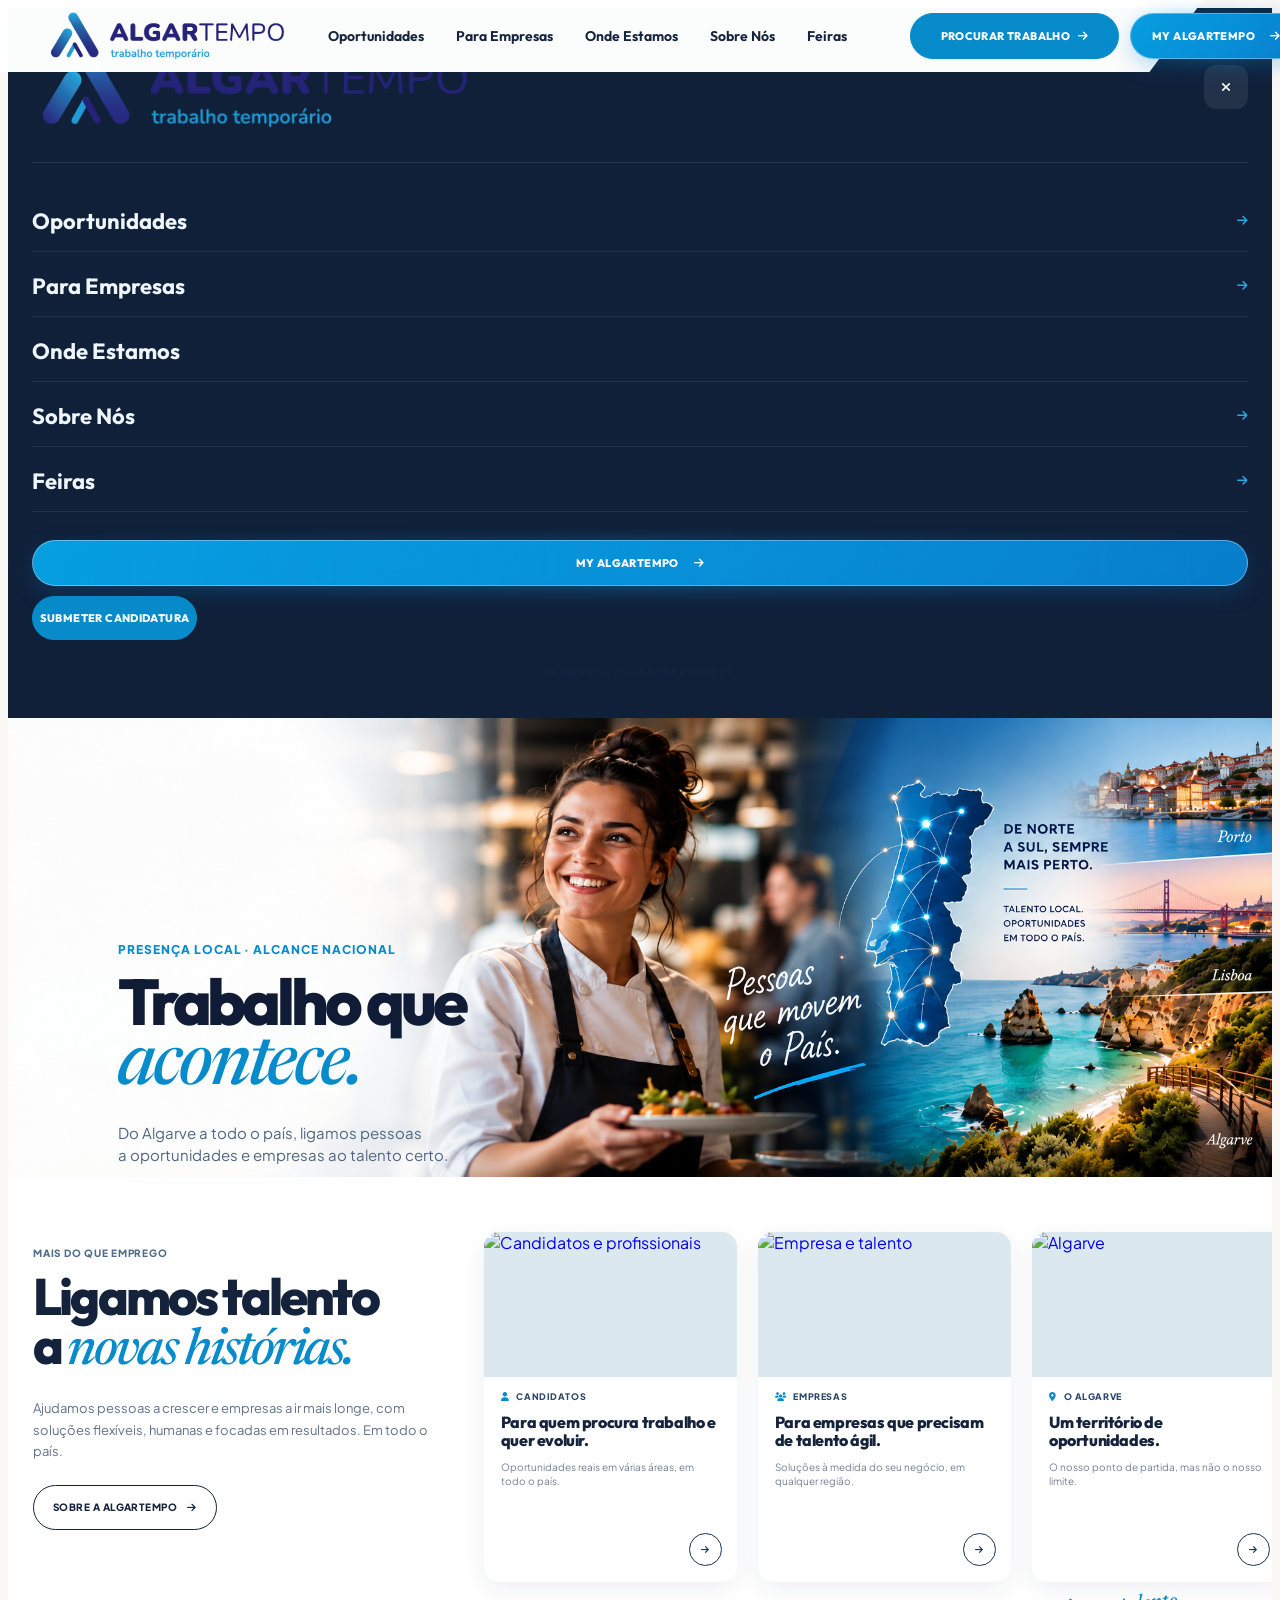
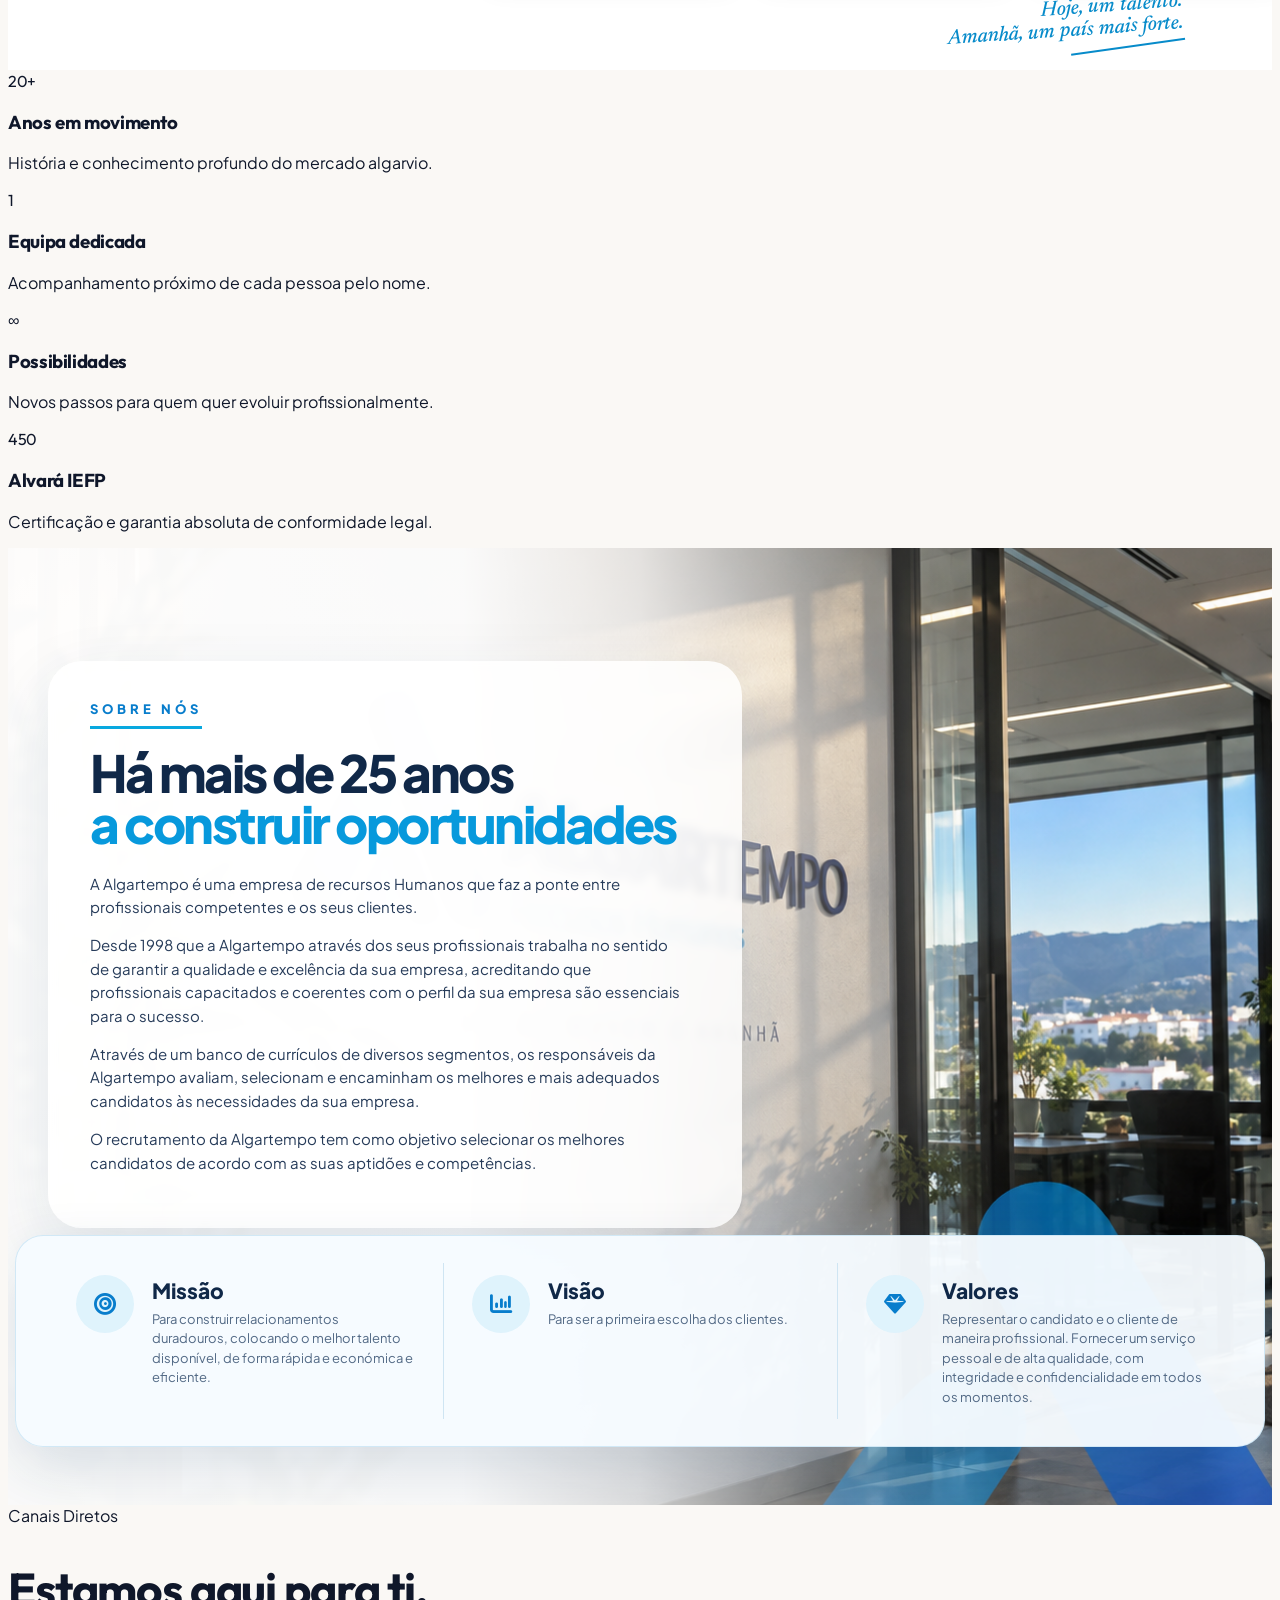
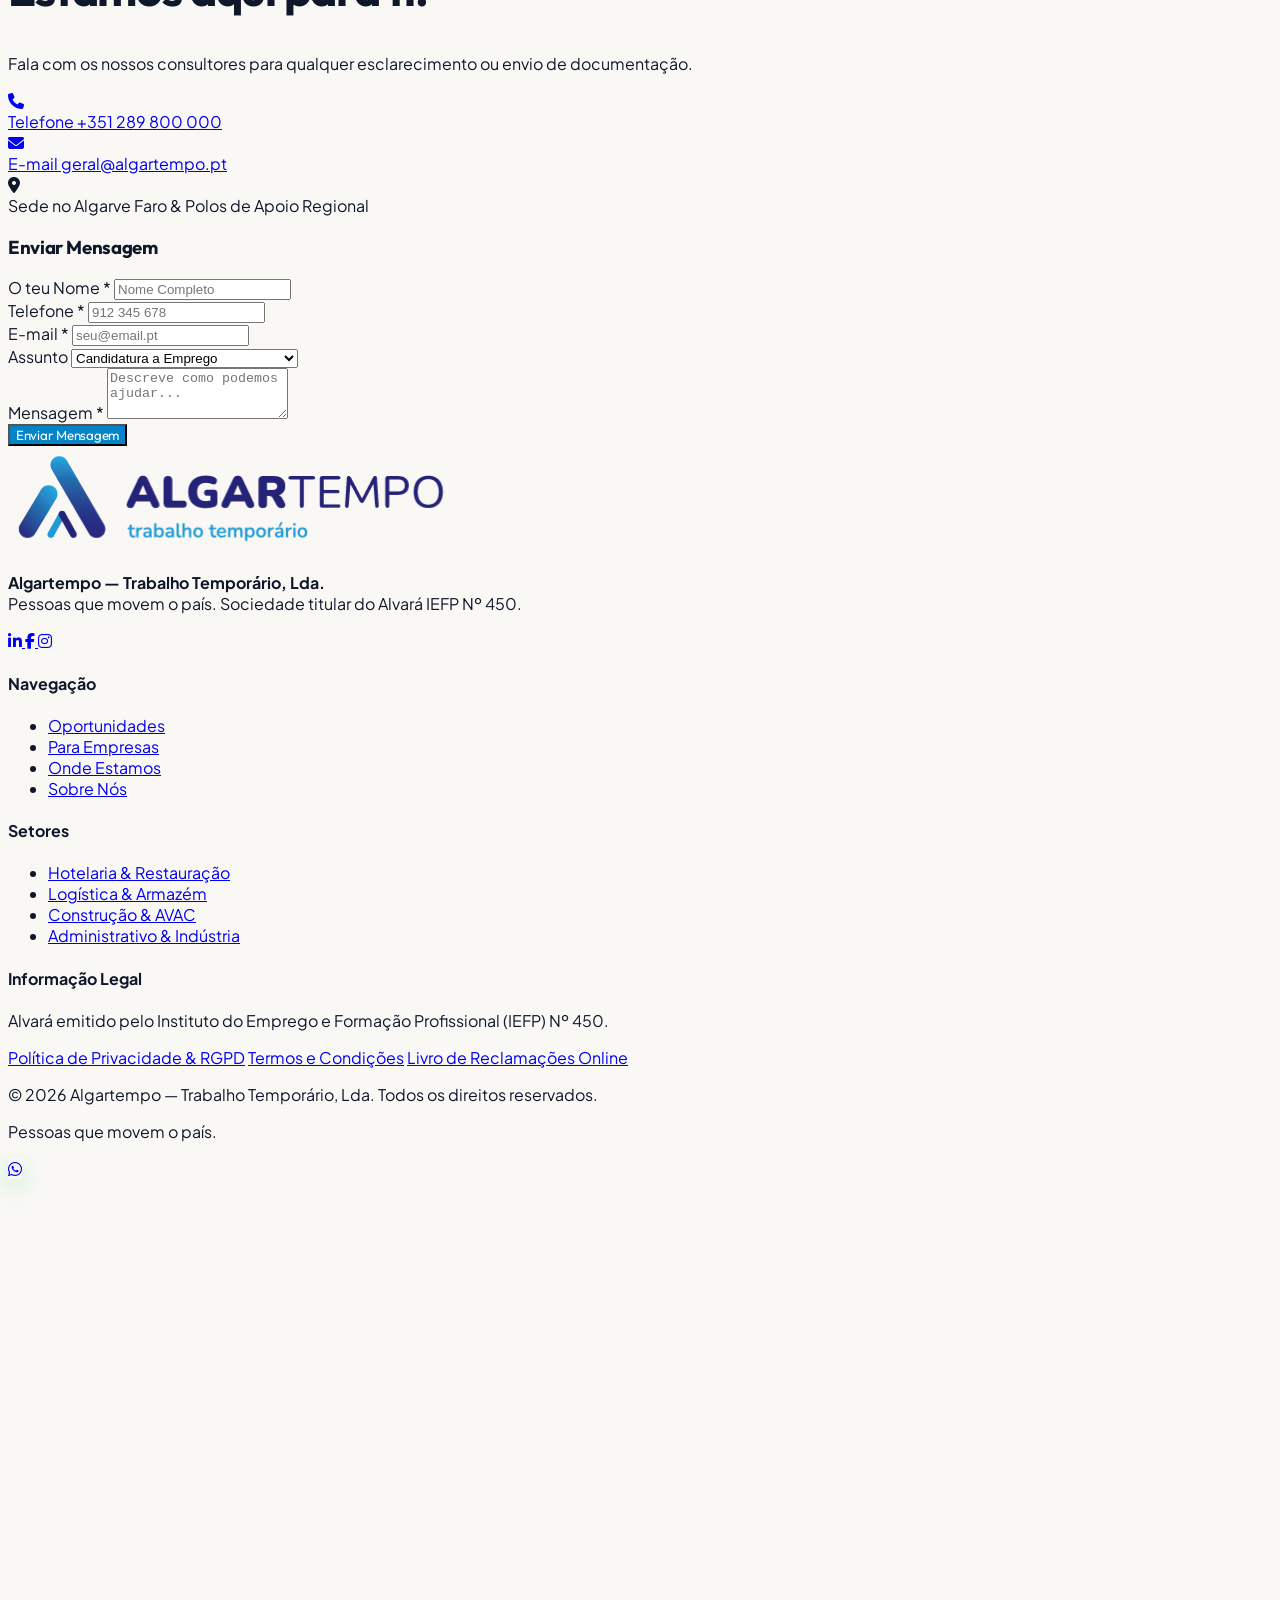
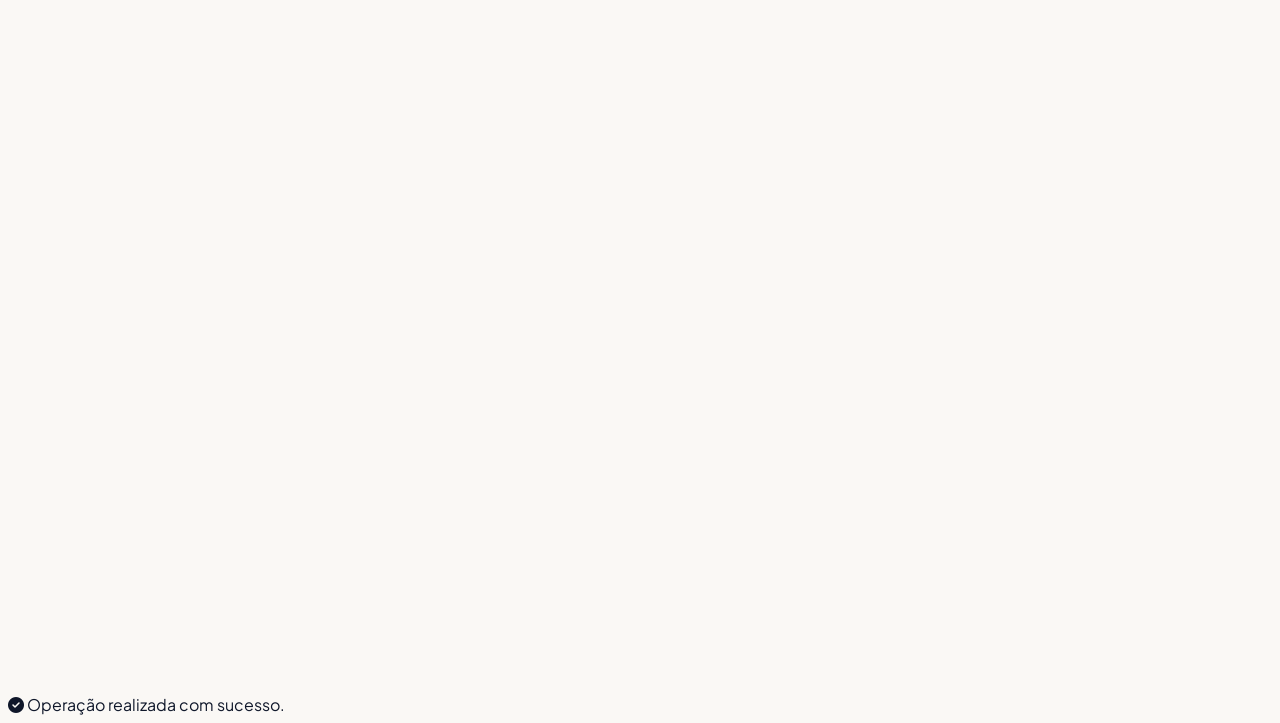
==== commit 34112bf2: "Destaca acesso ao My Algartempo" ====
--- a/index.html
+++ b/index.html
@@ -41,6 +41,7 @@
 <a class="reference-cta reference-cta--blue" href="oportunidades.html">
           PROCURAR TRABALHO <i class="fas fa-arrow-right"></i>
 </a>
+<a class="reference-cta reference-cta--my" href="my-algartempo.html">MY ALGARTEMPO <i class="fas fa-arrow-right"></i></a>
 <a class="reference-cta reference-cta--white" href="empresas.html">EMPRESAS</a>
 </div>
 <button aria-label="Abrir menu" class="reference-mobile-toggle" id="mobile-menu-toggle">
@@ -66,6 +67,7 @@
 <a class="mobile-drawer-link" href="feiras.html">Feiras <i class="fas fa-arrow-right"></i></a>
 </nav>
 <div class="reference-mobile-actions">
+<a class="reference-cta reference-cta--my w-full justify-center" href="my-algartempo.html">MY ALGARTEMPO <i class="fas fa-arrow-right"></i></a>
 <button class="reference-cta reference-cta--blue w-full justify-center" onclick="openApplyModal('Candidatura Espontânea')">
         SUBMETER CANDIDATURA
       </button>
--- a/styles.css
+++ b/styles.css
@@ -3939,3 +3939,60 @@
     padding: 12px 18px;
   }
 }
+
+
+/* =========================================================
+   MY ALGARTEMPO — CTA DESTAQUE
+   ========================================================= */
+.reference-cta--my {
+    position: relative !important;
+    isolation: isolate;
+    overflow: visible !important;
+    background: linear-gradient(135deg, #079fe0, #087dcc) !important;
+    color: #fff !important;
+    border: 1px solid rgba(255,255,255,.35) !important;
+    box-shadow: 0 7px 22px rgba(8,125,204,.24), 0 0 0 0 rgba(8,159,224,.28) !important;
+    animation: myAlgartempoGlow 2.8s ease-in-out infinite;
+    transition: transform .2s ease, box-shadow .2s ease !important;
+}
+
+.reference-cta--my::before {
+    content: "";
+    position: absolute;
+    inset: -4px;
+    border-radius: inherit;
+    background: linear-gradient(90deg, rgba(8,159,224,.0), rgba(8,159,224,.28), rgba(8,159,224,.0));
+    filter: blur(7px);
+    opacity: .75;
+    z-index: -1;
+    animation: myAlgartempoShine 3.2s ease-in-out infinite;
+}
+
+.reference-cta--my:hover {
+    transform: translateY(-2px) scale(1.025);
+    box-shadow: 0 10px 28px rgba(8,125,204,.34), 0 0 20px rgba(8,159,224,.22) !important;
+}
+
+.reference-cta--my i {
+    margin-left: 7px;
+    transition: transform .2s ease;
+}
+
+.reference-cta--my:hover i {
+    transform: translateX(3px);
+}
+
+@keyframes myAlgartempoGlow {
+    0%, 100% { box-shadow: 0 7px 22px rgba(8,125,204,.24), 0 0 0 0 rgba(8,159,224,.18); }
+    50% { box-shadow: 0 9px 25px rgba(8,125,204,.30), 0 0 0 7px rgba(8,159,224,0); }
+}
+
+@keyframes myAlgartempoShine {
+    0%, 100% { transform: translateX(-70%); opacity: .25; }
+    50% { transform: translateX(70%); opacity: .7; }
+}
+
+@media (prefers-reduced-motion: reduce) {
+    .reference-cta--my,
+    .reference-cta--my::before { animation: none !important; }
+}
